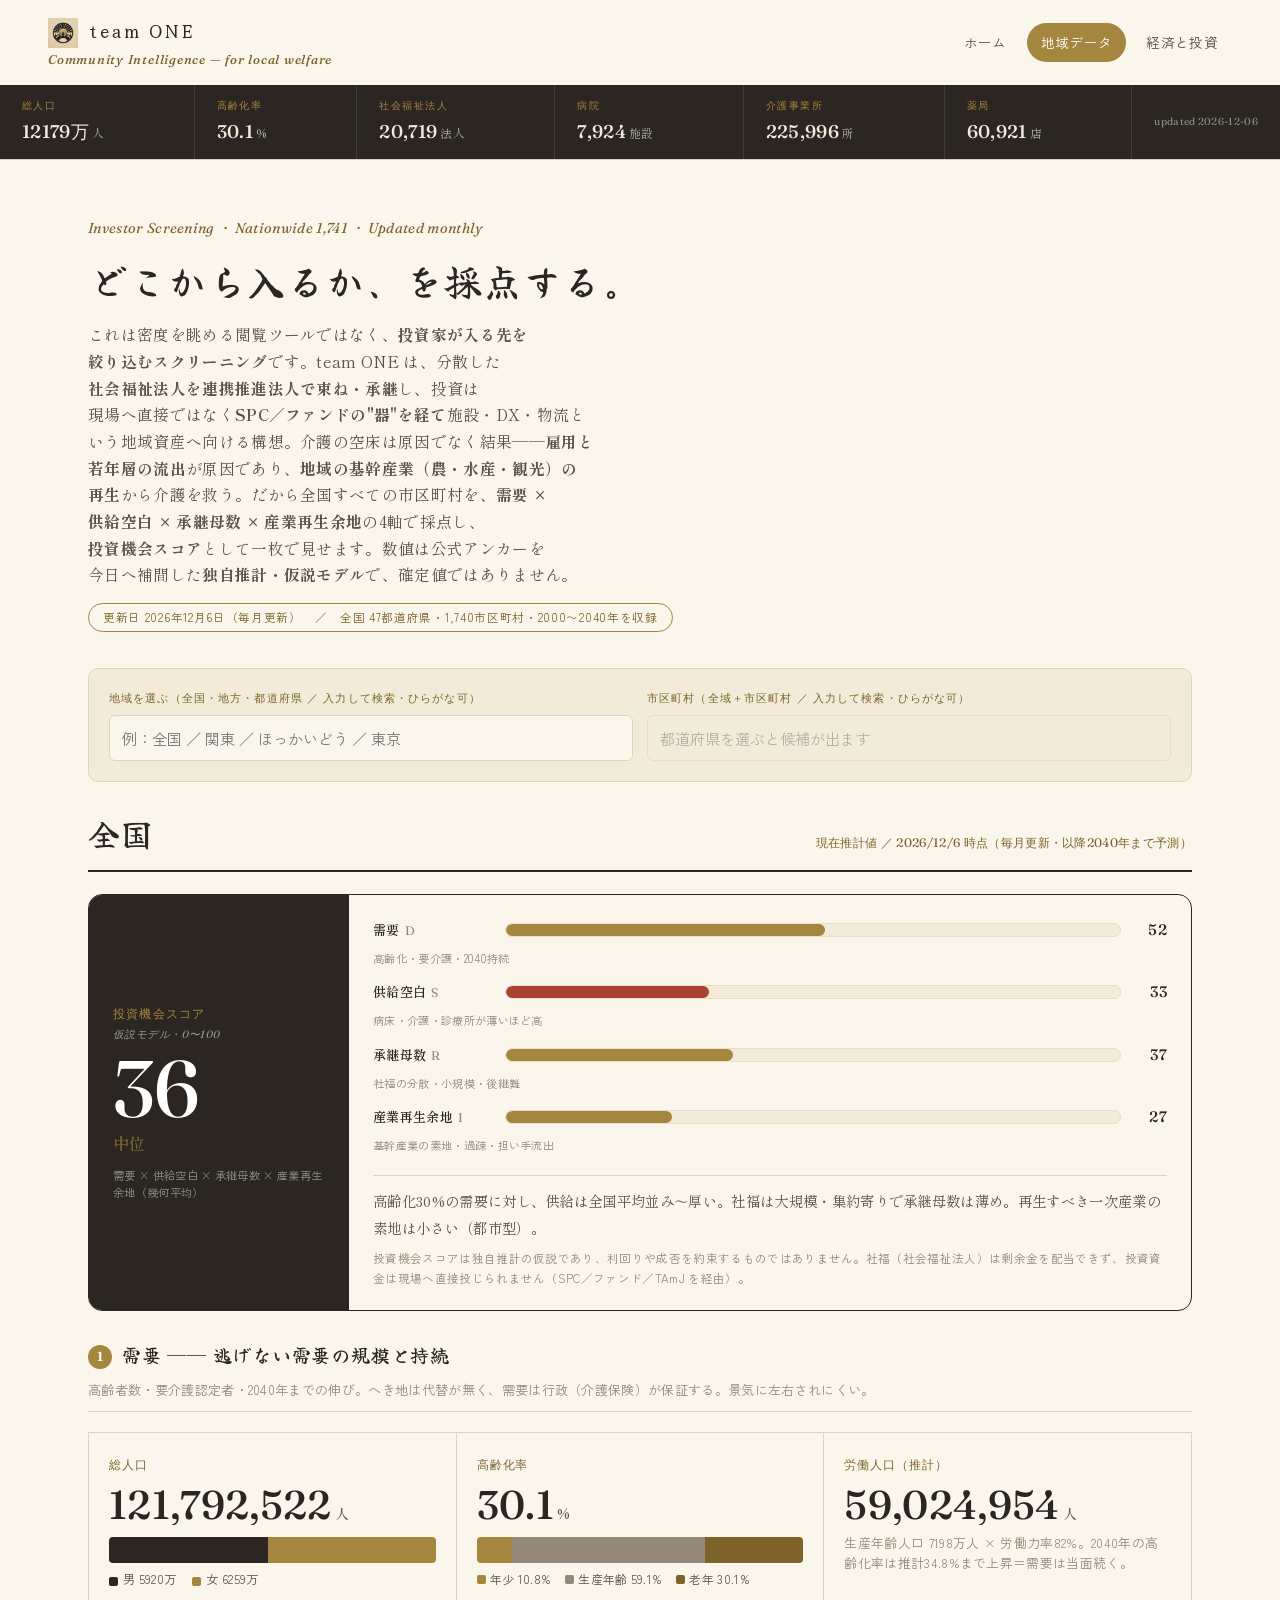
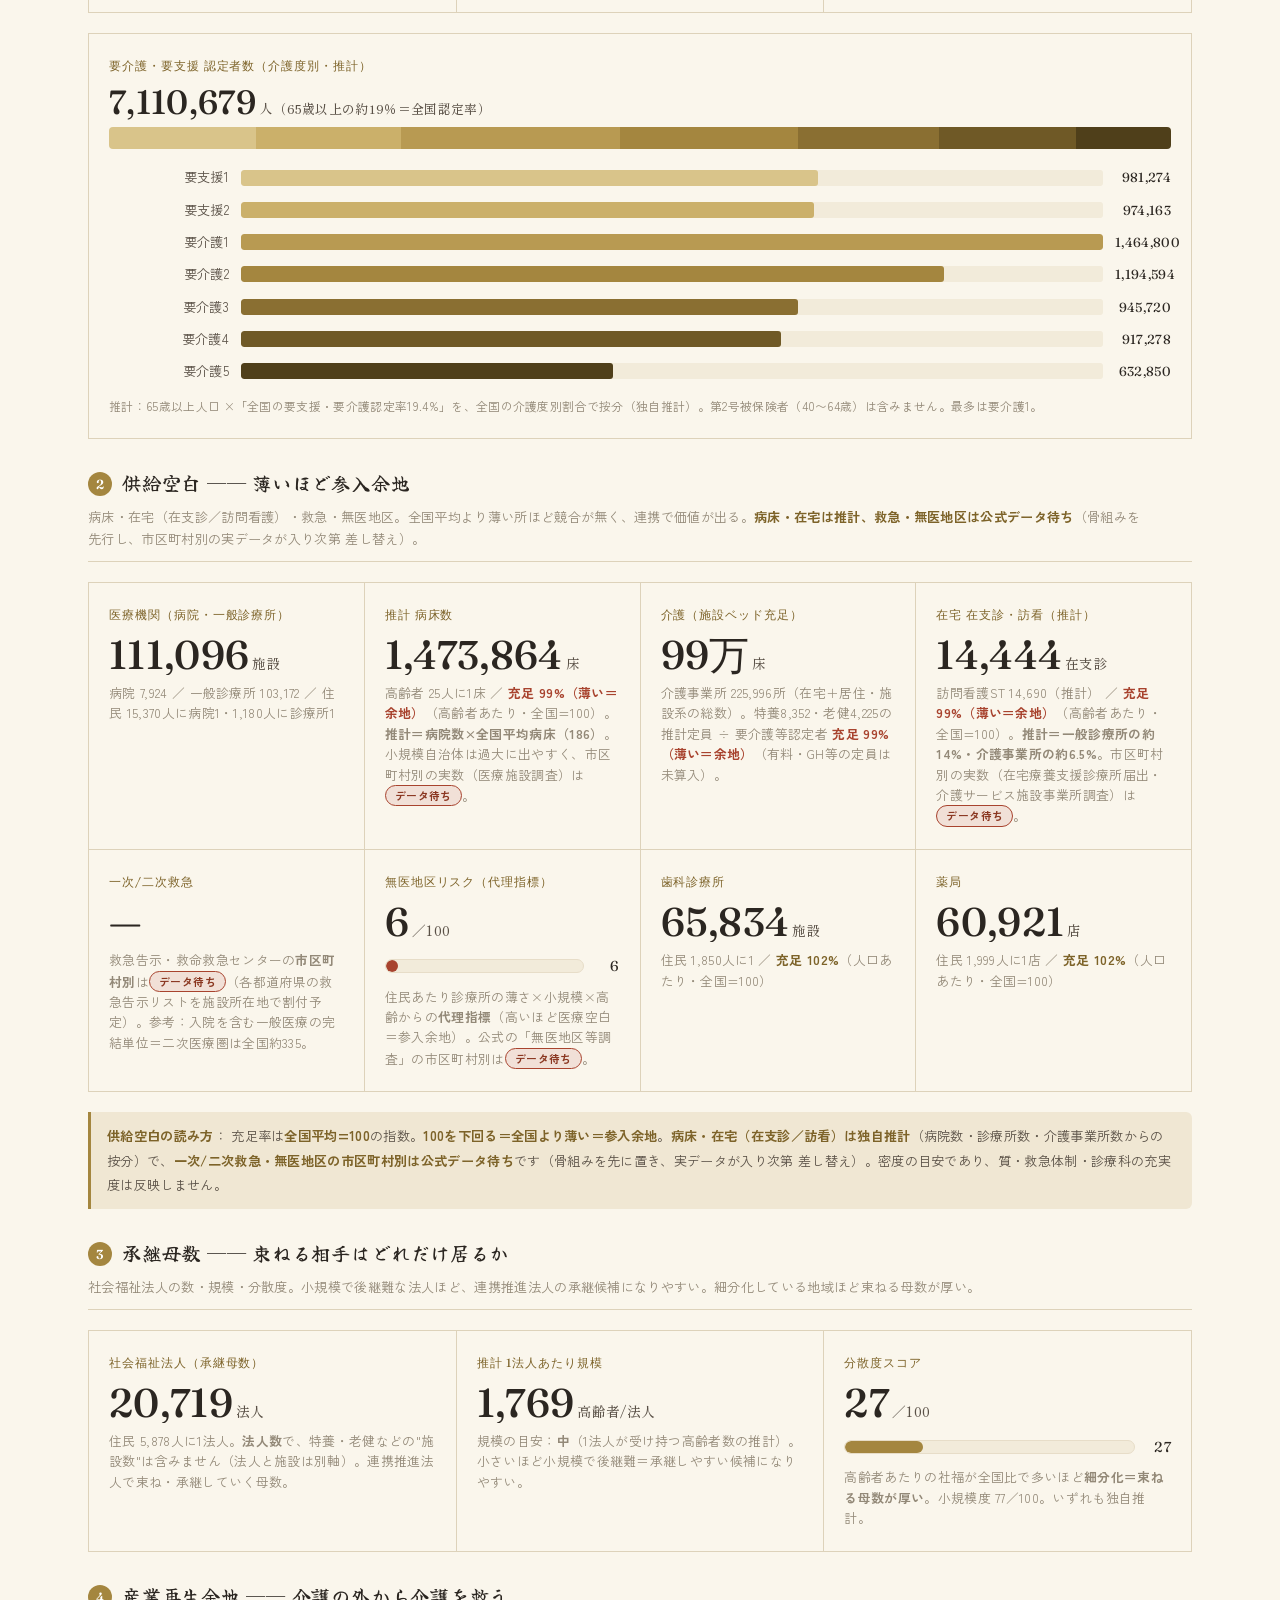
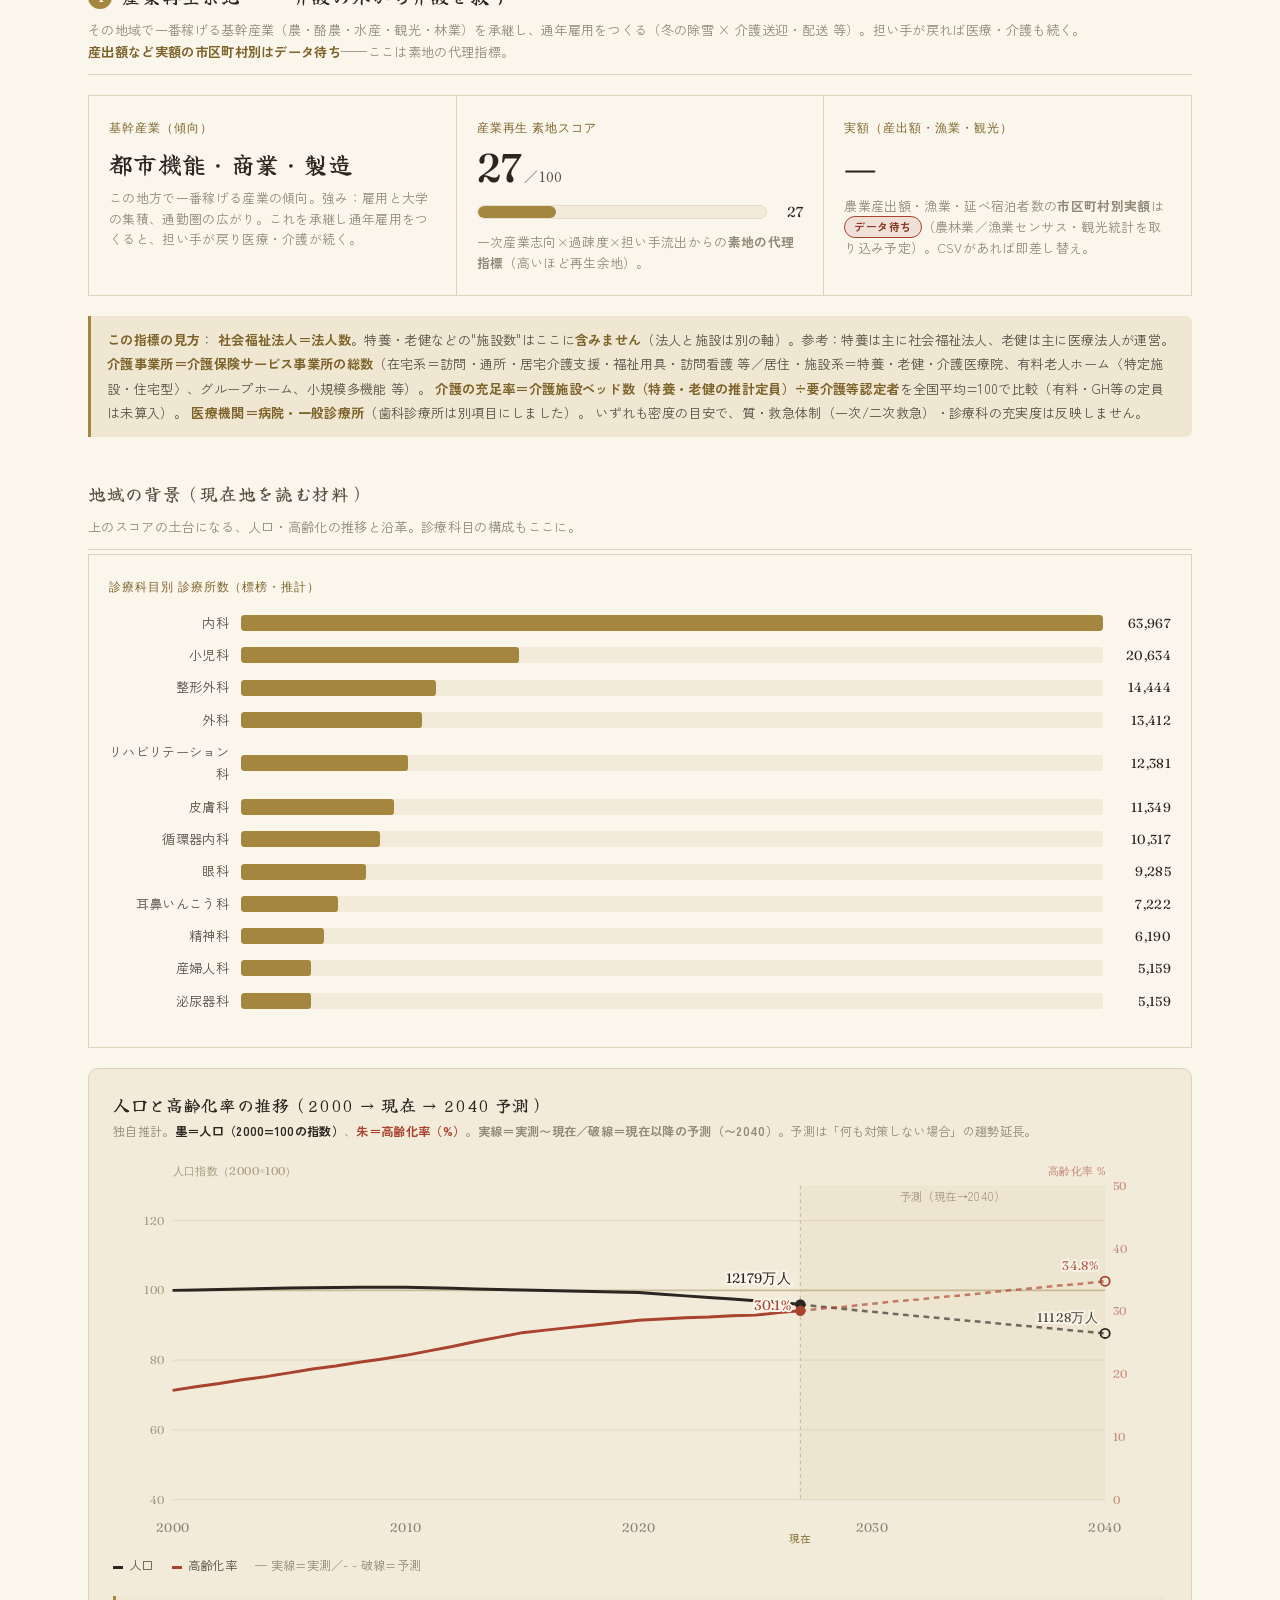
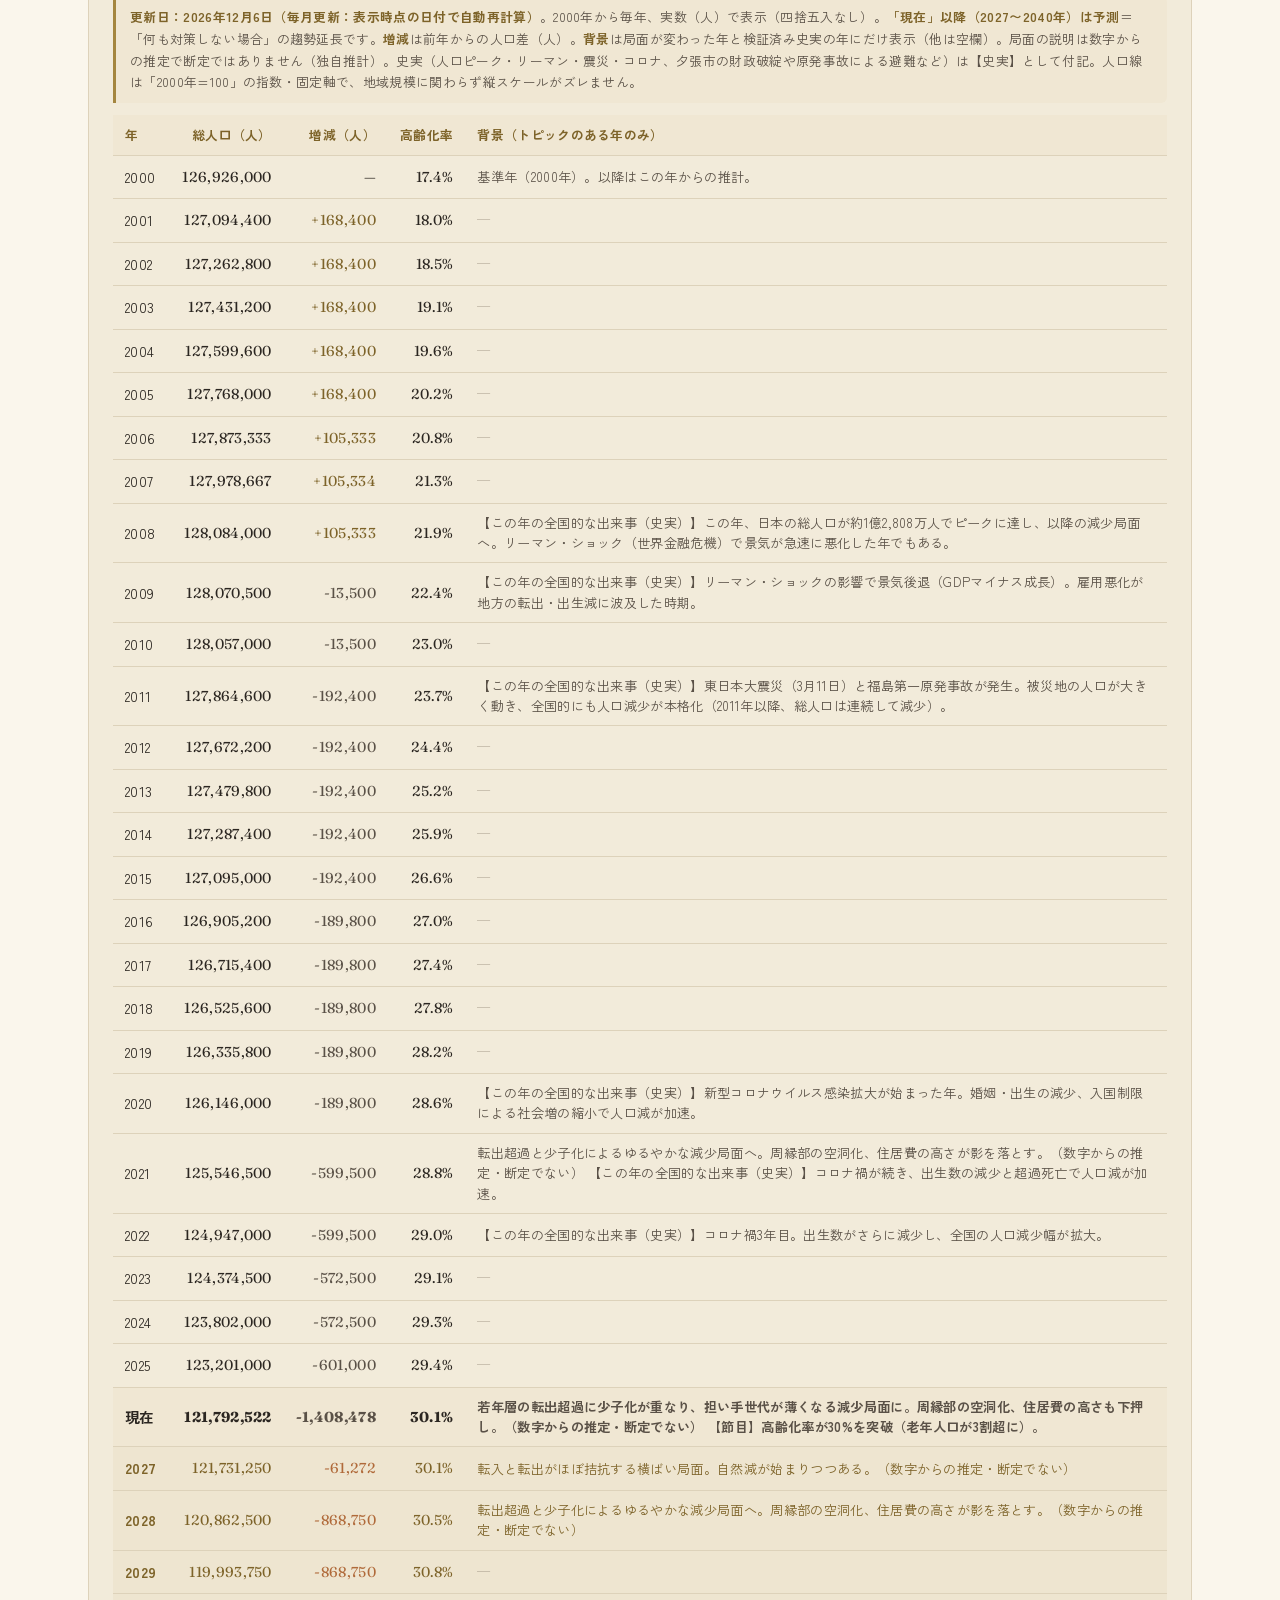
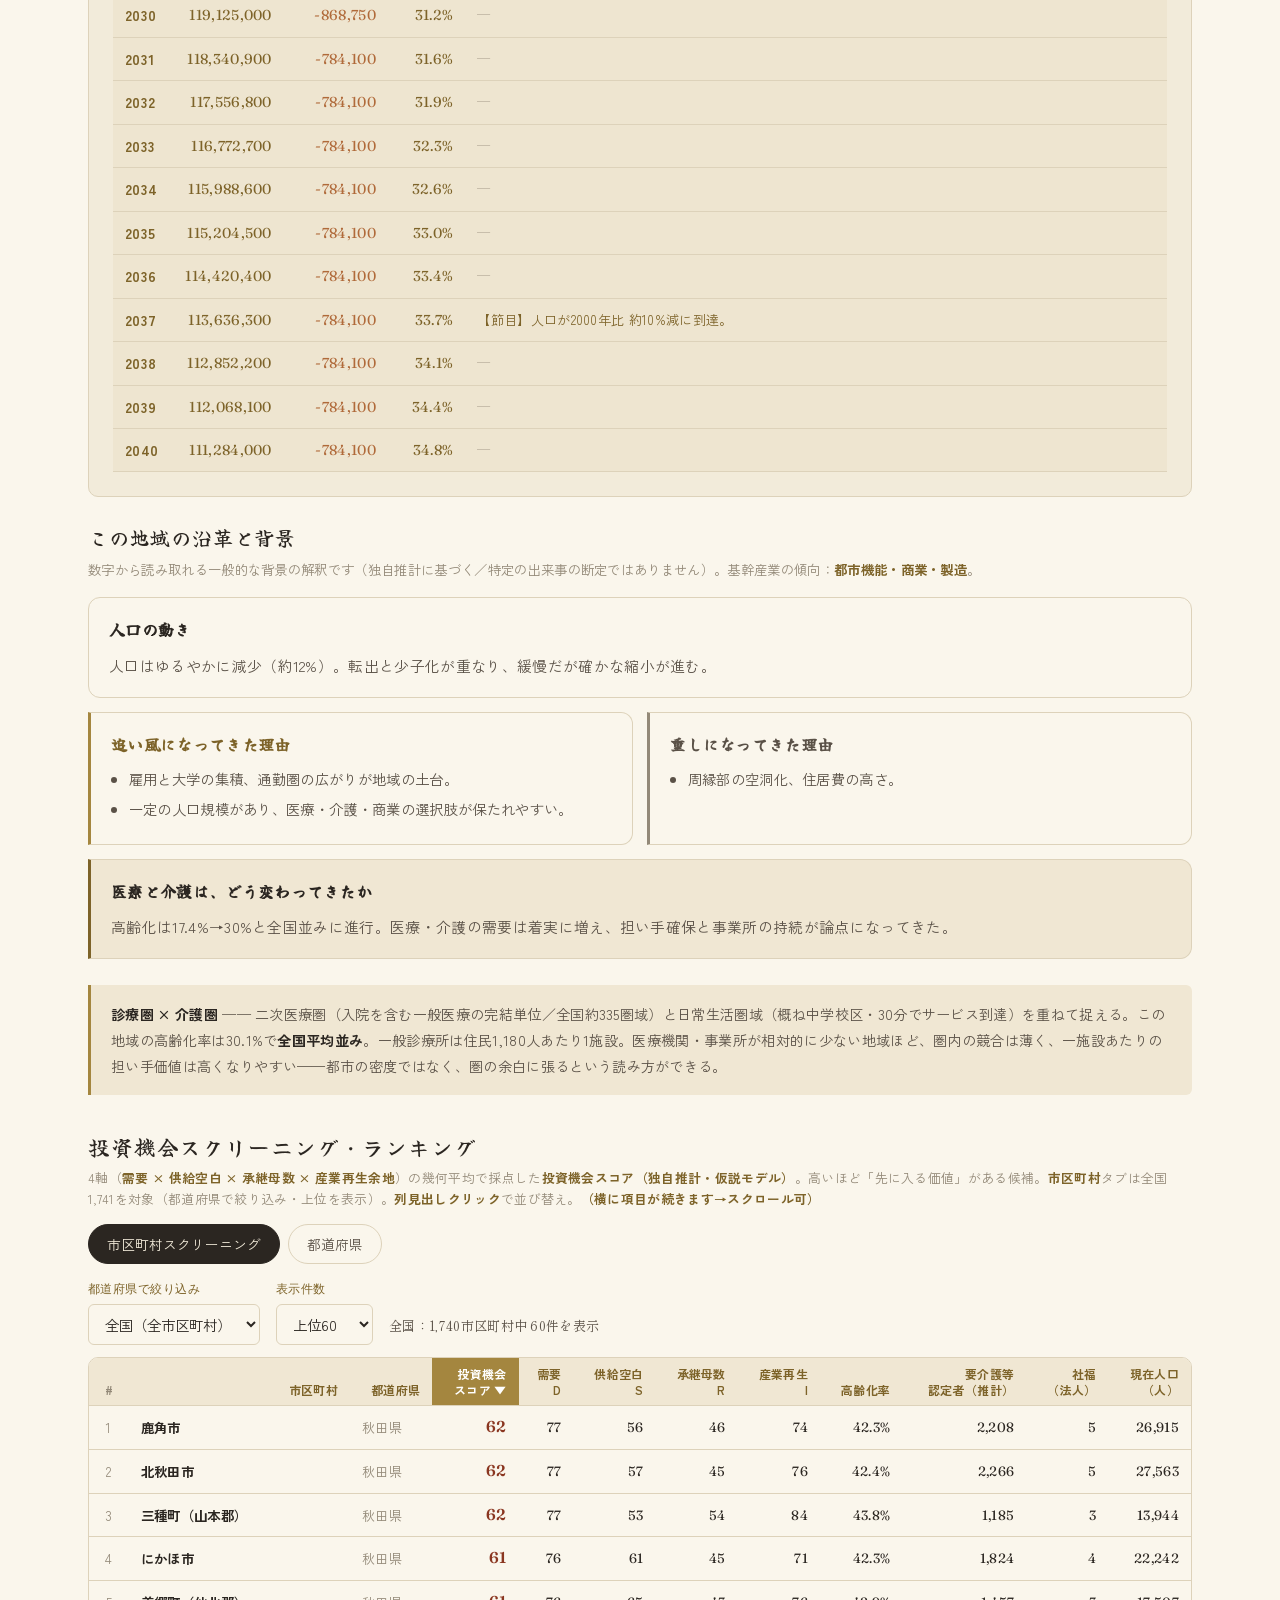
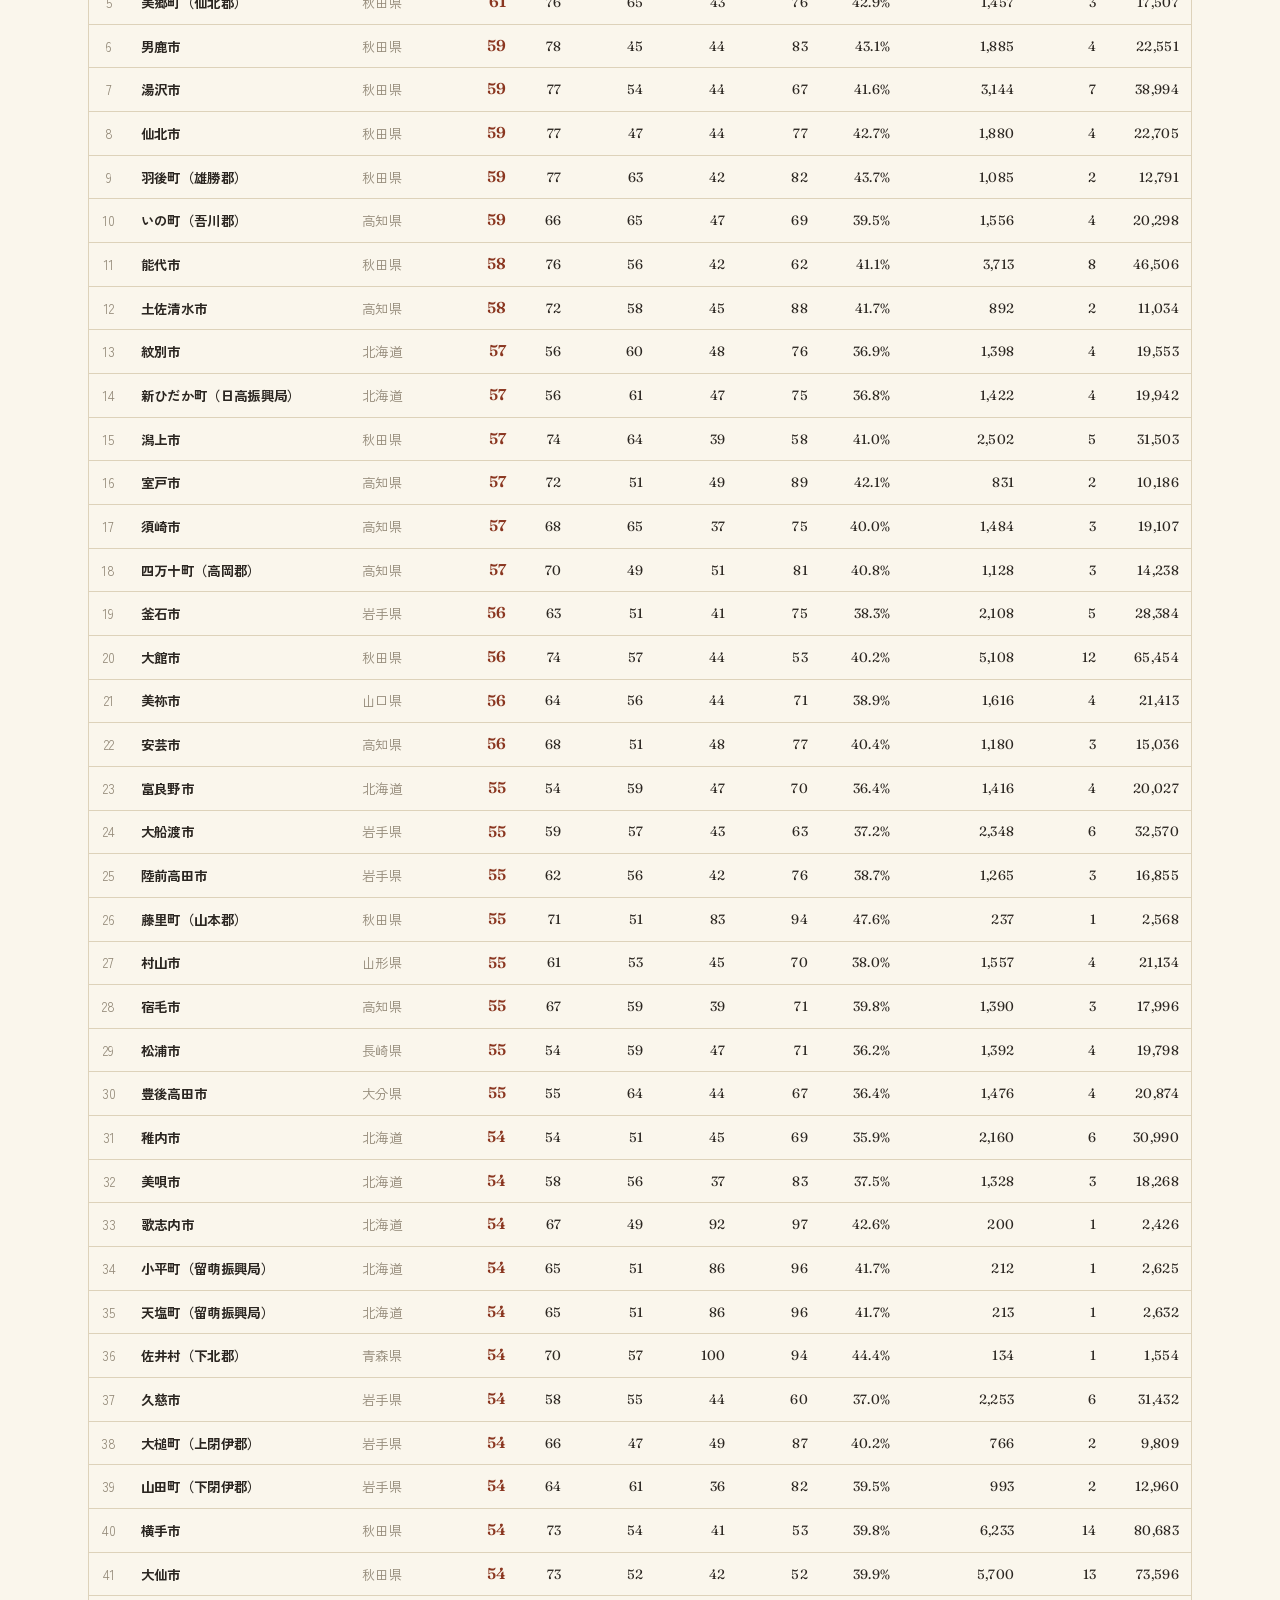
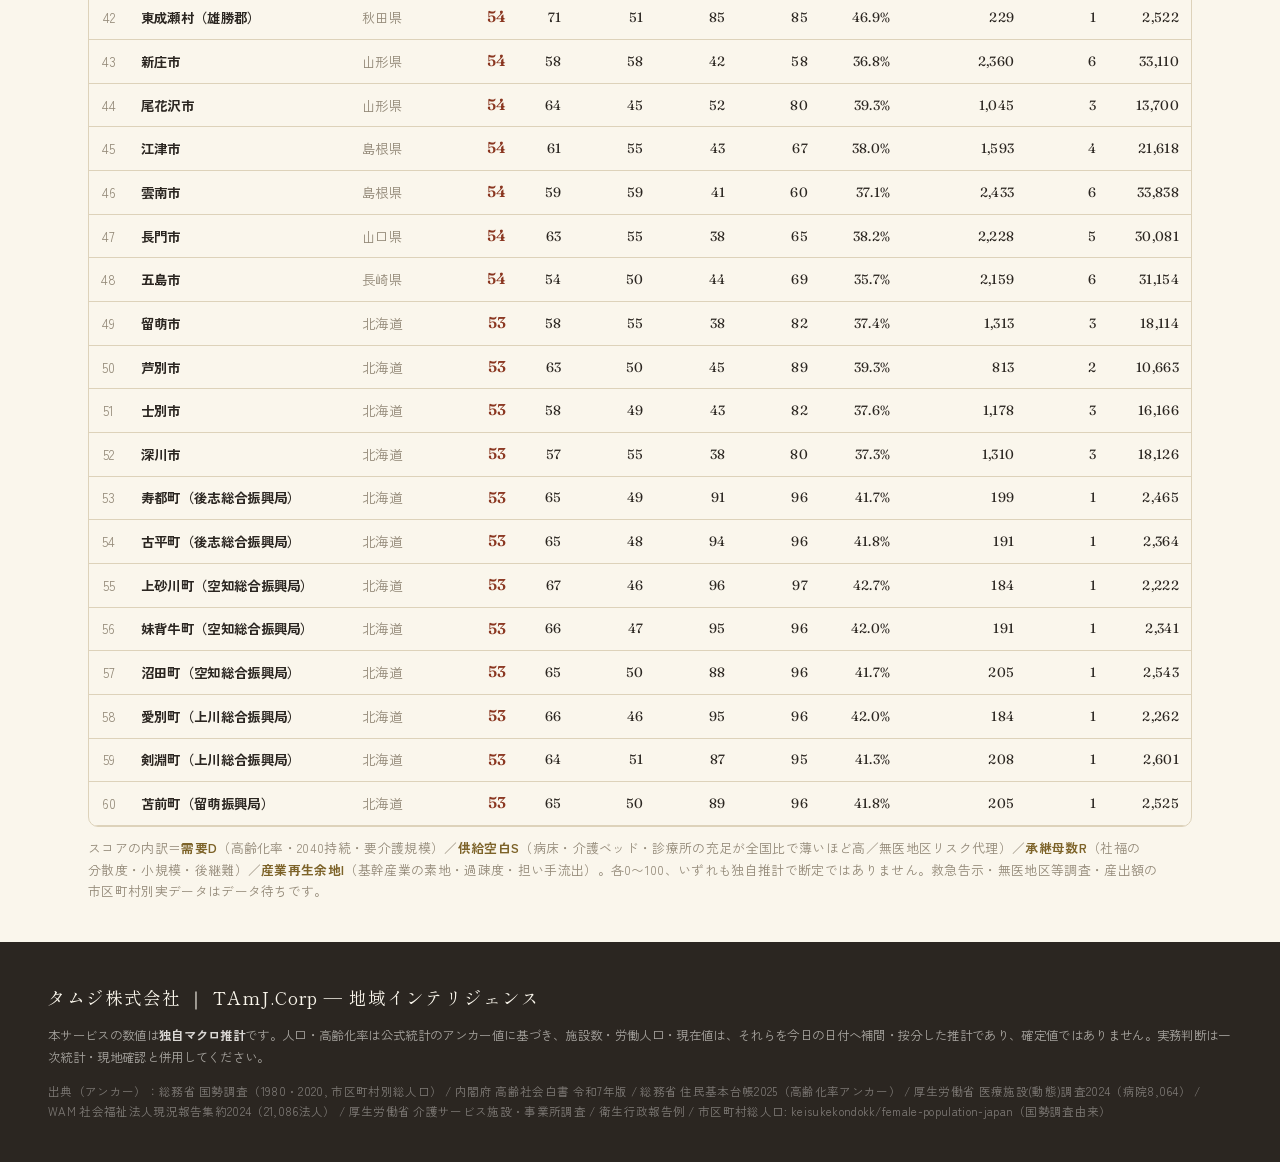
==== data.html @ ef9d649e "feat(data): data.htmlを投資家スクリーニングに作り替え／投資機会スコア(需要D×供給空白S×承継母数R×産業再生余地I・幾何平均)を新設／4軸セクションにカード再編／供給空白の推計" ====
<!DOCTYPE html>
<html lang="ja">
<head>
<meta charset="UTF-8">
<meta name="viewport" content="width=device-width, initial-scale=1.0">
<title>地域データ ｜ team ONE</title>
<meta name="description" content="全国の市区町村単位で、人口・年齢・労働人口・高齢化率・社会福祉法人数・介護事業所数・医療機関数（診療科目別）・薬局数を、公式統計アンカーから今日の日付へ日次補間した独自マクロ推計として表示。">
<link rel="preconnect" href="https://fonts.googleapis.com">
<link rel="preconnect" href="https://fonts.gstatic.com" crossorigin>
<link href="https://fonts.googleapis.com/css2?family=Fraunces:ital,opsz,wght@0,9..144,400;0,9..144,500;0,9..144,600;1,9..144,400&family=Zen+Kaku+Gothic+New:wght@400;500;700&family=Zen+Old+Mincho:wght@400;600;700&family=Yuji+Syuku&family=Shippori+Mincho:wght@500;600;700&display=swap" rel="stylesheet">
<link rel="stylesheet" href="css/app.css?v=17">
</head>
<body>

<header class="site">
  <div class="bar">
    <a class="brand" href="index.html" style="text-decoration:none;color:inherit"><img src="assets/img/logo.png?v=6" class="lg" alt="">team ONE<span class="en">Community Intelligence — for local welfare</span></a>
    <nav class="topnav">
      <a href="index.html">ホーム</a>
      <a href="data.html" class="on">地域データ</a>
      <a href="impact.html">経済と投資</a>
    </nav>
  </div>
  <div class="ticker"><div class="row" id="ticker"></div></div>
</header>

<div class="wrap">
  <section class="intro">
    <div class="eyebrow">Investor Screening ・ Nationwide 1,741 ・ Updated monthly</div>
    <h1>どこから入るか、を採点する。</h1>
    <p class="mincho">これは密度を眺める閲覧ツールではなく、<b>投資家が入る先を絞り込むスクリーニング</b>です。team ONE は、分散した<b>社会福祉法人を連携推進法人で束ね・承継</b>し、投資は現場へ直接ではなく<b>SPC／ファンドの"器"を経て</b>施設・DX・物流という地域資産へ向ける構想。介護の空床は原因でなく結果——<b>雇用と若年層の流出</b>が原因であり、<b>地域の基幹産業（農・水産・観光）の再生</b>から介護を救う。だから全国すべての市区町村を、<b>需要 × 供給空白 × 承継母数 × 産業再生余地</b>の4軸で採点し、<b>投資機会スコア</b>として一枚で見せます。数値は公式アンカーを今日へ補間した<b>独自推計・仮説モデル</b>で、確定値ではありません。</p>
    <span class="est-tag" id="esttag">推計基準日：—</span>
  </section>

  <div class="selector">
    <div class="fld cbox">
      <label>地域を選ぶ（全国・地方・都道府県 ／ 入力して検索・ひらがな可）</label>
      <input id="selPref" placeholder="例：全国 ／ 関東 ／ ほっかいどう ／ 東京" autocomplete="off" spellcheck="false">
      <div class="cbox-list" id="listPref" role="listbox"></div>
    </div>
    <div class="fld cbox">
      <label>市区町村（全域＋市区町村 ／ 入力して検索・ひらがな可）</label>
      <input id="selMuni" placeholder="都道府県を選ぶと候補が出ます" autocomplete="off" spellcheck="false" disabled>
      <div class="cbox-list" id="listMuni" role="listbox"></div>
    </div>
  </div>

  <div class="dash" id="dash">
    <div class="area-head">
      <h2 id="areaName">全国</h2>
      <span class="pref" id="areaPref"></span>
      <span class="asof" id="asof"></span>
    </div>

      <!-- ① 投資機会スコア -->
      <div class="scorepanel" id="scorePanel"></div>

      <!-- ② 需要（逃げない需要） -->
      <section class="axis" id="ax-demand">
        <div class="axis-head"><span class="axis-tag">1</span><h3>需要 ── 逃げない需要の規模と持続</h3>
          <p class="axis-cap">高齢者数・要介護認定者・2040年までの伸び。へき地は代替が無く、需要は行政（介護保険）が保証する。景気に左右されにくい。</p></div>
        <div class="cards" id="cards-demand"></div>
        <div class="card wide" style="border:1px solid var(--rule);margin:16px 0 0">
          <div class="lbl">要介護・要支援 認定者数（介護度別・推計）</div>
          <div id="carelvl"></div>
        </div>
      </section>

      <!-- ③ 供給空白（参入余地） -->
      <section class="axis" id="ax-supply">
        <div class="axis-head"><span class="axis-tag">2</span><h3>供給空白 ── 薄いほど参入余地</h3>
          <p class="axis-cap">病床・在宅（在支診／訪問看護）・救急・無医地区。全国平均より薄い所ほど競合が無く、連携で価値が出る。<b>病床・在宅は推計、救急・無医地区は公式データ待ち</b>（骨組みを先行し、市区町村別の実データが入り次第 差し替え）。</p></div>
        <div class="cards" id="cards-supply"></div>
        <div class="note2small" id="supplyNote"></div>
      </section>

      <!-- ④ 承継母数（ロールアップ） -->
      <section class="axis" id="ax-roll">
        <div class="axis-head"><span class="axis-tag">3</span><h3>承継母数 ── 束ねる相手はどれだけ居るか</h3>
          <p class="axis-cap">社会福祉法人の数・規模・分散度。小規模で後継難な法人ほど、連携推進法人の承継候補になりやすい。細分化している地域ほど束ねる母数が厚い。</p></div>
        <div class="cards" id="cards-roll"></div>
      </section>

      <!-- ⑤ 産業再生余地 -->
      <section class="axis" id="ax-industry">
        <div class="axis-head"><span class="axis-tag">4</span><h3>産業再生余地 ── 介護の外から介護を救う</h3>
          <p class="axis-cap">その地域で一番稼げる基幹産業（農・酪農・水産・観光・林業）を承継し、通年雇用をつくる（冬の除雪 × 介護送迎・配送 等）。担い手が戻れば医療・介護も続く。<b>産出額など実額の市区町村別はデータ待ち</b>——ここは素地の代理指標。</p></div>
        <div class="cards" id="cards-industry"></div>
      </section>

      <div class="note2small" id="indicatorNote"></div>

      <!-- 背景（現在地を読むための材料） -->
      <section class="axis bg" id="ax-bg">
        <div class="axis-head"><h3>地域の背景（現在地を読む材料）</h3>
          <p class="axis-cap">上のスコアの土台になる、人口・高齢化の推移と沿革。診療科目の構成もここに。</p></div>

        <div class="card wide" style="border:1px solid var(--rule);margin:0 0 20px">
          <div class="lbl">診療科目別 診療所数（標榜・推計）</div>
          <div class="barlist" id="kamoku"></div>
        </div>

        <div class="trend">
          <h3>人口と高齢化率の推移（2000 → 現在 → 2040 予測）</h3>
          <div class="cap" id="trendCap">独自推計。<span style="color:#2b2621;font-weight:600">墨＝人口（2000=100の指数）</span>、<span style="color:#a8432e;font-weight:600">朱＝高齢化率（%）</span>。<b>実線＝実測〜現在／破線＝現在以降の予測（〜2040）</b>。予測は「何も対策しない場合」の趨勢延長。</div>
          <div id="chart"></div>
          <div class="lg"><span><span class="dot" style="background:#2b2621"></span>人口</span><span><span class="dot" style="background:#a8432e"></span>高齢化率</span><span style="color:var(--ink-faint)">— 実線=実測／- - 破線=予測</span></div>
          <div id="dtable"></div>
        </div>

        <div class="history" id="history"></div>
        <div class="note" id="rings"></div>
      </section>
  </div>
</div>

<div class="wrap">
  <section class="ranking" id="ranking">
    <div class="rank-head">
      <h2>投資機会スクリーニング・ランキング</h2>
      <p class="cap">4軸（<b>需要 × 供給空白 × 承継母数 × 産業再生余地</b>）の幾何平均で採点した<b>投資機会スコア（独自推計・仮説モデル）</b>。高いほど「先に入る価値」がある候補。<b>市区町村</b>タブは全国1,741を対象（都道府県で絞り込み・上位を表示）。<b>列見出しクリック</b>で並び替え。<span style="color:var(--gold-deep);font-weight:600">（横に項目が続きます→スクロール可）</span></p>
    </div>

    <div class="rank-tabs">
      <button class="rtab on" data-tab="muni">市区町村スクリーニング</button>
      <button class="rtab" data-tab="pref">都道府県</button>
    </div>

    <div id="tab-muni">
      <div class="rank-ctl">
        <label>都道府県で絞り込み
          <select id="rankPref"><option value="">全国（全市区町村）</option></select>
        </label>
        <label>表示件数
          <select id="rankTop">
            <option value="60">上位60</option>
            <option value="120">上位120</option>
            <option value="300">上位300</option>
            <option value="0">全件</option>
          </select>
        </label>
        <span class="rank-count" id="rankCount"></span>
      </div>
      <div class="rank-wrap"><table class="rtbl" id="mtbl"></table></div>
      <p class="cap" style="margin-top:10px">スコアの内訳＝<b>需要D</b>（高齢化率・2040持続・要介護規模）／<b>供給空白S</b>（病床・介護ベッド・診療所の充足が全国比で薄いほど高／無医地区リスク代理）／<b>承継母数R</b>（社福の分散度・小規模・後継難）／<b>産業再生余地I</b>（基幹産業の素地・過疎度・担い手流出）。各0〜100、いずれも独自推計で断定ではありません。救急告示・無医地区等調査・産出額の市区町村別実データはデータ待ちです。</p>
    </div>

    <div id="tab-pref" hidden>
      <p class="cap" style="margin-bottom:12px">人口・高齢化率・労働力は<b>独自推計</b>（今日時点）。<b>投資機会スコア</b>は上記4軸の幾何平均（仮説モデル）。<b>県内総生産＝内閣府「県民経済計算」2019年度・名目（兆円）</b>。<b>外国人労働者数＝厚労省「外国人雇用状況の届出状況」令和5年(2023)10月末（人）</b>。1行目は<b>全国合計</b>。人口増減率は長期トレンド推計で水準は都市部でやや大きめ。<b>列見出しクリック</b>で並び替え。</p>
      <div class="rank-wrap"><table class="rtbl" id="rtbl"></table></div>
    </div>
  </section>
</div>

<footer class="site">
  <div class="brand"><a href="https://tamjump.com/" target="_blank" rel="noopener" style="color:inherit;text-decoration:none">タムジ株式会社 ｜ TAmJ.Corp — 地域インテリジェンス</a></div>
  <div>本サービスの数値は<b style="color:rgba(250,248,244,.85)">独自マクロ推計</b>です。人口・高齢化率は公式統計のアンカー値に基づき、施設数・労働人口・現在値は、それらを今日の日付へ補間・按分した推計であり、確定値ではありません。実務判断は一次統計・現地確認と併用してください。</div>
  <div class="src" id="sources"></div>
</footer>

<script src="js/engine.js?v=20"></script>
<script>
(function(){
  'use strict';
  var DATA=null, META=null, cur=null;

  // ── データ読み込み ──
  fetch('data/regions.json?v=9').then(function(r){return r.json();}).then(function(d){
    DATA=d; META=d.meta;
    var cov=META.coverage||{}; 
    var _u=new Date();document.getElementById('esttag').textContent='更新日 '+_u.getFullYear()+'年'+(_u.getMonth()+1)+'月'+_u.getDate()+'日（毎月更新）　／　全国 '+(cov.prefectures||47)+'都道府県・'+MacroEngine.fmt(cov.municipalities||0)+'市区町村・2000〜2040年を収録';
    document.getElementById('sources').textContent='出典（アンカー）：'+ (META.sources||[]).join(' / ');
    initSelectors(); renderTicker(); renderNational(); renderRanking(); initRankControls();
    window.addEventListener('resize', fitBig);
    if(document.fonts && document.fonts.ready){ document.fonts.ready.then(fitBig); }
  }).catch(function(e){
    document.getElementById('esttag').textContent='データ読込エラー';
  });

  // ── セレクタ（カスタム・コンボボックス：かな検索／あいうえお順／地方ブロック／全域） ──
  var BLOCKS = {
    east: ['北海道','東北','関東','中部'],
    west: ['近畿','中国','四国','九州'],
  };
  var curPref = null;   // 選択中の都道府県オブジェクト（市区町村候補の元）

  var kataToHira = function(s){ return (s||'').replace(/[\u30a1-\u30f6]/g, function(c){ return String.fromCharCode(c.charCodeAt(0)-0x60); }); };
  var norm = function(s){ return kataToHira(String(s||'').toLowerCase()).trim(); };
  var gojuon = function(a,b){ return String(a.yomi||a.label).localeCompare(String(b.yomi||b.label),'ja'); };

  function prefItems(){
    // まとめ（全国・東西・地方）
    var specials = [
      {label:'全国', yomi:'ぜんこく', type:'all'},
      {label:'東日本（北海道・東北・関東・中部）', yomi:'ひがしにほん', type:'block', key:'east'},
      {label:'西日本（近畿・中国・四国・九州）', yomi:'にしにほん', type:'block', key:'west'},
    ];
    var regions = [
      ['北海道','ほっかいどう'],['東北','とうほく'],['関東','かんとう'],['中部','ちゅうぶ'],
      ['近畿','きんき'],['中国','ちゅうごく'],['四国','しこく'],['九州','きゅうしゅう']
    ].map(function(r){ return {label:r[0]+'地方', yomi:r[1], type:'region', key:r[0], alias:(r[0]==='近畿'?'かんさい':'')}; });
    var prefs = DATA.prefectures.map(function(p){ return {label:p.name, yomi:p.yomi||p.name, type:'pref', ref:p}; })
                 .sort(gojuon);
    return specials.concat(regions).concat(prefs);
  }
  function muniItems(){
    if(!curPref) return [];
    var all = {label:'全域（'+curPref.name+'全体）', yomi:'ぜんいき', type:'zeniki'};
    var ms = DATA.municipalities.filter(function(m){return m.pref===curPref.name;})
             .map(function(m){ return {label:(m.disp||m.name), yomi:m.yomi||m.name, sub:m.name, type:'muni', ref:m}; })
             .sort(gojuon);
    return [all].concat(ms);
  }
  function matches(it, q){
    if(!q) return true;
    return norm(it.label).indexOf(q)>=0 || norm(it.yomi).indexOf(q)>=0 || (it.alias && norm(it.alias).indexOf(q)>=0) || (it.sub && norm(it.sub).indexOf(q)>=0);
  }

  function bindCombo(inputId, listId, getItems, onPick){
    var inp=document.getElementById(inputId), list=document.getElementById(listId);
    function render(){
      var q=norm(inp.value);
      var items=getItems().filter(function(it){return matches(it,q);}).slice(0,400);
      list.innerHTML='';
      if(!items.length){ list.classList.remove('open'); return; }
      items.forEach(function(it){
        var row=document.createElement('div'); row.className='cbox-item'+(it.type==='zeniki'||it.type==='all'?' key':'');
        row.textContent=it.label;
        row.addEventListener('mousedown',function(ev){ ev.preventDefault(); inp.value=it.label; list.classList.remove('open'); onPick(it); });
        list.appendChild(row);
      });
      list.classList.add('open');
    }
    inp.addEventListener('focus', render);
    inp.addEventListener('input', render);
    inp.addEventListener('blur', function(){ setTimeout(function(){ list.classList.remove('open'); }, 150); });
    inp.addEventListener('keydown', function(e){
      if(e.key==='Enter'){ var first=list.querySelector('.cbox-item'); if(first){ e.preventDefault(); first.dispatchEvent(new MouseEvent('mousedown')); } }
      if(e.key==='Escape'){ list.classList.remove('open'); }
    });
    return { render:render };
  }

  function initSelectors(){
    var selM=document.getElementById('selMuni');
    bindCombo('selPref','listPref', prefItems, function(it){
      var region, name;
      if(it.type==='pref'){ curPref=it.ref; region=it.ref; name=it.ref.name; selM.disabled=false; selM.value=''; }
      else {
        curPref=null; selM.disabled=true; selM.value='';
        if(it.type==='all'){ region=MacroEngine.aggregate(DATA.prefectures,'全国','関東'); region.popSeries=MacroEngine.NATIONAL_POP; name='全国'; }
        else if(it.type==='block'){ var set=BLOCKS[it.key]; region=MacroEngine.aggregate(DATA.prefectures.filter(function(p){return set.indexOf(p.region)>=0;}), it.label.split('（')[0], '関東'); name=it.label.split('（')[0]; }
        else if(it.type==='region'){ region=MacroEngine.aggregate(DATA.prefectures.filter(function(p){return p.region===it.key;}), it.key+'地方', it.key); name=it.key+'地方'; }
      }
      if(region) renderArea(region, '', name);
    });
    bindCombo('selMuni','listMuni', muniItems, function(it){
      if(!curPref) return;
      if(it.type==='zeniki'){ renderArea(curPref, '', curPref.name); return; }
      renderArea(it.ref, curPref.name, (it.ref.disp||it.ref.name));
    });
  }

  // ── ティッカー（全国 現在推計） ──
  function renderTicker(){
    var natl={name:'全国',region:'全国',pop2020:META.national.pop2020,aging:META.national.aging2025,youth:META.national.youth2025,growth:-0.5,
      facilities:{shafuku:META.national.shafuku,hospital:META.national.hospital,clinic:META.national.clinic,dental:META.national.dental,pharmacy:META.national.pharmacy,kaigo:META.national.kaigo,tokuyo:META.national.tokuyo,roken:META.national.roken}};
    natl.popSeries=MacroEngine.NATIONAL_POP;
    var e=MacroEngine.estimateToday(natl,META);
    var items=[
      ['総人口', MacroEngine.fmtMan(e.pop),'人'],
      ['高齢化率', e.aging.toFixed(1),'%'],
      ['社会福祉法人', MacroEngine.fmt(e.facilities.shafuku),'法人'],
      ['病院', MacroEngine.fmt(e.facilities.hospital),'施設'],
      ['介護事業所', MacroEngine.fmt(e.facilities.kaigo),'所'],
      ['薬局', MacroEngine.fmt(e.facilities.pharmacy),'店'],
    ];
    var row=document.getElementById('ticker'); row.innerHTML='';
    items.forEach(function(it){ var d=document.createElement('div'); d.className='t';
      d.innerHTML='<div class="k">'+it[0]+'</div><div class="v">'+it[1]+'<small>'+it[2]+'</small></div>'; row.appendChild(d); });
    var upd=document.createElement('div'); upd.className='upd'; upd.textContent='updated '+new Date().toISOString().slice(0,10); row.appendChild(upd);
  }

  function renderNational(){
    var natl={name:'全国',region:'全国',pop2020:META.national.pop2020,aging:META.national.aging2025,youth:META.national.youth2025,growth:-0.5,
      facilities:{shafuku:META.national.shafuku,hospital:META.national.hospital,clinic:META.national.clinic,dental:META.national.dental,pharmacy:META.national.pharmacy,kaigo:META.national.kaigo,tokuyo:META.national.tokuyo,roken:META.national.roken}};
    natl.popSeries=MacroEngine.NATIONAL_POP;
    renderArea(natl,'','全国');
  }

  // ── 都道府県ランキング ──
  // 県内総生産（兆円）：内閣府「県民経済計算」2019年度・名目
  var PREF_GDP={'北海道':20.46,'青森県':4.53,'岩手県':4.85,'宮城県':9.83,'秋田県':3.62,'山形県':4.34,'福島県':7.99,'茨城県':14.09,'栃木県':9.26,'群馬県':9.31,'埼玉県':23.64,'千葉県':21.28,'東京都':115.68,'神奈川県':35.21,'新潟県':9.19,'富山県':4.91,'石川県':4.78,'福井県':3.69,'山梨県':3.57,'長野県':8.45,'岐阜県':7.94,'静岡県':17.87,'愛知県':40.91,'三重県':8.09,'滋賀県':6.92,'京都府':10.77,'大阪府':41.19,'兵庫県':22.20,'奈良県':3.93,'和歌山県':3.74,'鳥取県':1.89,'島根県':2.69,'岡山県':7.84,'広島県':11.97,'山口県':6.35,'徳島県':3.22,'香川県':4.01,'愛媛県':5.15,'高知県':2.46,'福岡県':19.94,'佐賀県':3.22,'長崎県':4.79,'熊本県':6.36,'大分県':4.53,'宮崎県':3.70,'鹿児島県':5.77,'沖縄県':4.63};
  // 外国人労働者数（人）：厚労省「外国人雇用状況の届出状況」令和5年(2023)10月末・別表2
  var PREF_FW={'北海道':35439,'青森県':5584,'岩手県':7082,'宮城県':16586,'秋田県':3161,'山形県':5743,'福島県':11987,'茨城県':54875,'栃木県':32728,'群馬県':50324,'埼玉県':103515,'千葉県':78854,'東京都':542992,'神奈川県':119466,'新潟県':12462,'富山県':13427,'石川県':13068,'福井県':11101,'山梨県':11227,'長野県':24893,'岐阜県':40028,'静岡県':74859,'愛知県':210159,'三重県':33753,'滋賀県':24791,'京都府':28506,'大阪府':146384,'兵庫県':57375,'奈良県':8447,'和歌山県':4682,'鳥取県':3526,'島根県':4978,'岡山県':24052,'広島県':44093,'山口県':10931,'徳島県':5656,'香川県':12302,'愛媛県':12476,'高知県':4510,'福岡県':64990,'佐賀県':7350,'長崎県':8663,'熊本県':18226,'大分県':9982,'宮崎県':7021,'鹿児島県':12015,'沖縄県':14406};
  var RANK_ROWS=null, NATL_ROW=null, rankSort={key:'score',dir:-1};
  function mkRow(name,e,pop2000,gdp,fw,region){
    var chg=pop2000>0?(e.pop-pop2000)/pop2000*100:0;
    var iv=region?MacroEngine.investScore(region,e,META):null;
    return { name:name, pop:e.pop, chg:chg, aging:e.aging, working:e.working, labor:e.labor, gdp:gdp, fw:fw, fwr:e.labor>0?fw/e.labor*100:0,
             score:iv?iv.total:0, D:iv?iv.D:0, S:iv?iv.S:0, R:iv?iv.R:0, I:iv?iv.I:0 };
  }
  function buildRankRows(){
    // 全国合計行
    var natl=MacroEngine.aggregate(DATA.prefectures,'全国','関東'); natl.popSeries=MacroEngine.NATIONAL_POP;
    var ne=MacroEngine.estimateToday(natl,META);
    var gSum=0,fSum=0; DATA.prefectures.forEach(function(p){ gSum+=PREF_GDP[p.name]||0; fSum+=PREF_FW[p.name]||0; });
    NATL_ROW=mkRow('全国',ne,MacroEngine.regionPop(natl,2000),+gSum.toFixed(2),fSum,natl);
    return DATA.prefectures.map(function(p){
      var e=MacroEngine.estimateToday(p,META);
      return mkRow(p.name,e,MacroEngine.regionPop(p,2000),PREF_GDP[p.name]||0,PREF_FW[p.name]||0,p);
    });
  }
  function renderRanking(){
    if(!RANK_ROWS) RANK_ROWS=buildRankRows();
    var scoreCell=function(v){return '<b class="scv">'+v+'</b>';};
    var cols=[
      {key:'name',  label:'都道府県', num:false},
      {key:'score', label:'投資機会<br>スコア', num:true, fmt:scoreCell},
      {key:'D',     label:'需要<br>D', num:true, fmt:function(v){return v;}},
      {key:'S',     label:'供給空白<br>S', num:true, fmt:function(v){return v;}},
      {key:'R',     label:'承継母数<br>R', num:true, fmt:function(v){return v;}},
      {key:'I',     label:'産業再生<br>I', num:true, fmt:function(v){return v;}},
      {key:'pop',   label:'現在人口（人）', num:true, fmt:function(v){return MacroEngine.fmt(v);}},
      {key:'chg',   label:'人口増減率<br>2000→現在', num:true, fmt:function(v){return (v>0?'+':'')+v.toFixed(1)+'%';}, cls:function(v){return v<0?'neg':'pos';}},
      {key:'aging', label:'高齢化率', num:true, fmt:function(v){return v.toFixed(1)+'%';}},
      {key:'working',label:'生産年齢率', num:true, fmt:function(v){return v.toFixed(1)+'%';}},
      {key:'labor', label:'労働人口（推計）', num:true, fmt:function(v){return MacroEngine.fmt(v);}},
      {key:'gdp',   label:'県内総生産<br>（兆円・2019）', num:true, fmt:function(v){return v.toFixed(2);}},
      {key:'fw',    label:'外国人労働者<br>（人・2023）', num:true, fmt:function(v){return MacroEngine.fmt(v);}},
      {key:'fwr',   label:'外国人比率<br>（労働人口比）', num:true, fmt:function(v){return v.toFixed(1)+'%';}}
    ];
    var rows=RANK_ROWS.slice().sort(function(a,b){
      var k=rankSort.key; if(k==='name') return a.name.localeCompare(b.name,'ja')*rankSort.dir;
      return (a[k]-b[k])*rankSort.dir;
    });
    var h='<thead><tr><th class="rk">#</th>';
    cols.forEach(function(c){ var on=(c.key===rankSort.key); h+='<th class="'+(c.num?'num ':'')+'sortable'+(on?' on':'')+'" data-k="'+c.key+'">'+c.label+(on?(rankSort.dir<0?' ▼':' ▲'):'')+'</th>'; });
    h+='</tr></thead><tbody>';
    // 全国合計（固定・先頭）
    h+='<tr class="natl"><td class="rk">全</td><td class="pf">全国 合計</td>';
    cols.slice(1).forEach(function(c){ var v=NATL_ROW[c.key]; var cls=c.cls?c.cls(v):''; h+='<td class="num '+cls+'">'+c.fmt(v)+'</td>'; });
    h+='</tr>';
    rows.forEach(function(r,i){
      h+='<tr><td class="rk">'+(i+1)+'</td><td class="pf">'+r.name+'</td>';
      cols.slice(1).forEach(function(c){ var v=r[c.key]; var cls=c.cls?c.cls(v):''; h+='<td class="num '+cls+'">'+c.fmt(v)+'</td>'; });
      h+='</tr>';
    });
    h+='</tbody>';
    var t=document.getElementById('rtbl'); t.innerHTML=h;
    t.querySelectorAll('th.sortable').forEach(function(th){ th.addEventListener('click',function(){
      var k=th.getAttribute('data-k');
      if(rankSort.key===k) rankSort.dir*=-1; else { rankSort.key=k; rankSort.dir=(k==='name')?1:-1; }
      renderRanking();
    });});
  }

  // ── 市区町村スクリーニング・ランキング ──
  var MUNI_ROWS=null, muniSort={key:'score',dir:-1};
  function buildMuniRows(){
    return DATA.municipalities.map(function(m){
      var e=MacroEngine.estimateToday(m,META);
      var iv=MacroEngine.investScore(m,e,META);
      return { name:(m.disp||m.name), pref:m.pref, score:iv.total, D:iv.D, S:iv.S, R:iv.R, I:iv.I,
               pop:e.pop, aging:e.aging, care:e.care.total, sha:e.facilities.shafuku };
    });
  }
  function renderMuniRank(){
    if(!MUNI_ROWS) MUNI_ROWS=buildMuniRows();
    var prefSel=document.getElementById('rankPref').value;
    var topN=parseInt(document.getElementById('rankTop').value,10);
    var cols=[
      {key:'name', label:'市区町村', num:false},
      {key:'pref', label:'都道府県', num:false},
      {key:'score',label:'投資機会<br>スコア', num:true, fmt:function(v){return '<b class="scv">'+v+'</b>';}},
      {key:'D',    label:'需要<br>D', num:true, fmt:function(v){return v;}},
      {key:'S',    label:'供給空白<br>S', num:true, fmt:function(v){return v;}},
      {key:'R',    label:'承継母数<br>R', num:true, fmt:function(v){return v;}},
      {key:'I',    label:'産業再生<br>I', num:true, fmt:function(v){return v;}},
      {key:'aging',label:'高齢化率', num:true, fmt:function(v){return v.toFixed(1)+'%';}},
      {key:'care', label:'要介護等<br>認定者（推計）', num:true, fmt:function(v){return MacroEngine.fmt(v);}},
      {key:'sha',  label:'社福<br>（法人）', num:true, fmt:function(v){return MacroEngine.fmt(v);}},
      {key:'pop',  label:'現在人口<br>（人）', num:true, fmt:function(v){return MacroEngine.fmt(v);}}
    ];
    var rows=MUNI_ROWS.filter(function(r){return !prefSel || r.pref===prefSel;});
    var total=rows.length;
    rows=rows.slice().sort(function(a,b){
      var k=muniSort.key;
      if(k==='name'||k==='pref') return String(a[k]).localeCompare(String(b[k]),'ja')*muniSort.dir;
      return (a[k]-b[k])*muniSort.dir;
    });
    if(topN>0) rows=rows.slice(0,topN);
    document.getElementById('rankCount').textContent=(prefSel||'全国')+'：'+MacroEngine.fmt(total)+'市区町村中 '+MacroEngine.fmt(rows.length)+'件を表示';
    var h='<thead><tr><th class="rk">#</th>';
    cols.forEach(function(c){ var on=(c.key===muniSort.key); h+='<th class="'+(c.num?'num ':'')+'sortable'+(on?' on':'')+'" data-k="'+c.key+'">'+c.label+(on?(muniSort.dir<0?' ▼':' ▲'):'')+'</th>'; });
    h+='</tr></thead><tbody>';
    rows.forEach(function(r,i){
      h+='<tr><td class="rk">'+(i+1)+'</td>';
      cols.forEach(function(c,ci){ var v=r[c.key];
        if(ci===0){ h+='<td class="pf">'+v+'</td>'; }
        else if(ci===1){ h+='<td class="pf" style="color:var(--ink-faint);font-weight:400">'+v+'</td>'; }
        else { h+='<td class="num">'+c.fmt(v)+'</td>'; }
      });
      h+='</tr>';
    });
    h+='</tbody>';
    var t=document.getElementById('mtbl'); t.innerHTML=h;
    t.querySelectorAll('th.sortable').forEach(function(th){ th.addEventListener('click',function(){
      var k=th.getAttribute('data-k');
      if(muniSort.key===k) muniSort.dir*=-1; else { muniSort.key=k; muniSort.dir=(k==='name'||k==='pref')?1:-1; }
      renderMuniRank();
    });});
  }
  function initRankControls(){
    var sel=document.getElementById('rankPref');
    DATA.prefectures.slice().sort(function(a,b){return String(a.yomi||a.name).localeCompare(String(b.yomi||b.name),'ja');})
      .forEach(function(p){ var o=document.createElement('option'); o.value=p.name; o.textContent=p.name; sel.appendChild(o); });
    sel.addEventListener('change', renderMuniRank);
    document.getElementById('rankTop').addEventListener('change', renderMuniRank);
    // タブ
    document.querySelectorAll('.rtab').forEach(function(btn){ btn.addEventListener('click',function(){
      document.querySelectorAll('.rtab').forEach(function(b){b.classList.remove('on');}); btn.classList.add('on');
      var tab=btn.getAttribute('data-tab');
      document.getElementById('tab-muni').hidden = (tab!=='muni');
      document.getElementById('tab-pref').hidden = (tab!=='pref');
    });});
    renderMuniRank();
  }

  // ── ダッシュボード描画 ──
  function renderArea(region, prefLabel, name){
    cur=region;
    var e=MacroEngine.estimateToday(region,META);
    document.getElementById('areaName').textContent=name;
    document.getElementById('areaPref').textContent=prefLabel?('（'+prefLabel+'）'):'';
    document.getElementById('asof').textContent='現在推計値 ／ '+new Date().toLocaleDateString('ja-JP')+' 時点（毎月更新・以降2040年まで予測）';

    var iv=MacroEngine.investScore(region,e,META);
    var sg=iv.sg, sp=iv.sp, ip=iv.ip;

    var mPct=(e.popMale/e.pop*100), fPct=100-mPct;
    // 供給充足率（全国=100）：薄い＝参入余地
    var fb=function(v){ var c=v>=100?'#7d6329':'#a8432e'; var t=v>=100?'':'（薄い＝余地）'; return '<span style="color:'+c+';font-weight:600">充足 '+v+'%'+t+'</span>'; };
    // スコア用ミニゲージ（0〜100）
    var gauge=function(v,tone){ v=Math.max(0,Math.min(100,v)); var col=tone==='gap'?'var(--coral)':'var(--gold)';
      return '<div class="gg"><div class="gg-tr"><div class="gg-fl" style="width:'+v+'%;background:'+col+'"></div></div><div class="gg-vl num">'+v+'</div></div>'; };
    var waiting='<span class="wait">データ待ち</span>';

    renderScore(iv,e,name);

    // ── ② 需要 ──
    paintCards('cards-demand',[
      {lbl:'総人口', big:MacroEngine.fmt(e.pop), unit:'人',
        html:'<div class="splitbar"><div class="m" style="width:'+mPct+'%"></div><div class="f" style="width:'+fPct+'%"></div></div>'+
             '<div class="splitbar-legend"><span><span class="dot" style="background:var(--male)"></span>男 '+MacroEngine.fmtMan(e.popMale)+'</span><span><span class="dot" style="background:var(--female)"></span>女 '+MacroEngine.fmtMan(e.popFemale)+'</span></div>'},
      {lbl:'高齢化率', big:e.aging.toFixed(1), unit:'%',
        html:'<div class="age3"><div class="y" style="width:'+e.youth+'%"></div><div class="w" style="width:'+e.working+'%"></div><div class="e" style="width:'+e.aging+'%"></div></div>'+
             '<div class="age3-legend"><span><span class="dot" style="background:var(--gold);display:inline-block;width:9px;height:9px;border-radius:2px;margin-right:4px"></span>年少 '+e.youth.toFixed(1)+'%</span><span><span class="dot" style="background:var(--ink-faint);display:inline-block;width:9px;height:9px;border-radius:2px;margin-right:4px"></span>生産年齢 '+e.working.toFixed(1)+'%</span><span><span class="dot" style="background:var(--gold-deep);display:inline-block;width:9px;height:9px;border-radius:2px;margin-right:4px"></span>老年 '+e.aging.toFixed(1)+'%</span></div>'},
      {lbl:'労働人口（推計）', big:MacroEngine.fmt(e.labor), unit:'人', sub:'生産年齢人口 '+MacroEngine.fmtMan(e.workingN)+'人 × 労働力率'+Math.round((META.laborForceRate||0.82)*100)+'%。2040年の高齢化率は推計'+iv.ag2040+'%まで上昇＝需要は当面続く。'},
    ]);

    // ── ③ 供給空白 ──
    paintCards('cards-supply',[
      {lbl:'医療機関（病院・一般診療所）', big:MacroEngine.fmt(e.medTotal), unit:'施設', sub:'病院 '+MacroEngine.fmt(e.facilities.hospital)+' ／ 一般診療所 '+MacroEngine.fmt(e.facilities.clinic)+' ／ 住民 '+MacroEngine.fmt(e.per.hospital)+'人に病院1・'+MacroEngine.fmt(e.per.clinic)+'人に診療所1'},
      {lbl:'推計 病床数', big:MacroEngine.fmt(sg.beds), unit:'床', sub:'高齢者 '+MacroEngine.fmt(sg.bedsPerEld)+'人に1床 ／ '+fb(sg.bedsFill)+'（高齢者あたり・全国=100）。<b>推計＝病院数×全国平均病床（186）</b>。小規模自治体は過大に出やすく、市区町村別の実数（医療施設調査）は'+waiting+'。'},
      {lbl:'介護（施設ベッド充足）', big:MacroEngine.fmtMan(e.careBeds), unit:'床', sub:'介護事業所 '+MacroEngine.fmt(e.facilities.kaigo)+'所（在宅＋居住・施設系の総数）。特養'+MacroEngine.fmt(e.facilities.tokuyo)+'・老健'+MacroEngine.fmt(e.facilities.roken)+'の推計定員 ÷ 要介護等認定者 '+fb(e.fill.kaigoBed)+'（有料・GH等の定員は未算入）。'},
      {lbl:'在宅 在支診・訪看（推計）', big:MacroEngine.fmt(sg.zaishien), unit:'在支診', sub:'訪問看護ST '+MacroEngine.fmt(sg.houkan)+'（推計） ／ '+fb(sg.zaishienFill)+'（高齢者あたり・全国=100）。<b>推計＝一般診療所の約14%・介護事業所の約6.5%</b>。市区町村別の実数（在宅療養支援診療所届出・介護サービス施設事業所調査）は'+waiting+'。'},
      {lbl:'一次/二次救急', big:'—', unit:'', sub:'救急告示・救命救急センターの<b>市区町村別</b>は'+waiting+'（各都道府県の救急告示リストを施設所在地で割付予定）。参考：入院を含む一般医療の完結単位＝二次医療圏は全国約335。'},
      {lbl:'無医地区リスク（代理指標）', big:sg.muiRisk, unit:'／100', html:gauge(sg.muiRisk,'gap'), sub:'住民あたり診療所の薄さ×小規模×高齢からの<b>代理指標</b>（高いほど医療空白＝参入余地）。公式の「無医地区等調査」の市区町村別は'+waiting+'。'},
      {lbl:'歯科診療所', big:MacroEngine.fmt(e.facilities.dental), unit:'施設', sub:'住民 '+MacroEngine.fmt(e.per.dental)+'人に1 ／ '+fb(e.fill.dental)+'（人口あたり・全国=100）'},
      {lbl:'薬局', big:MacroEngine.fmt(e.facilities.pharmacy), unit:'店', sub:'住民 '+MacroEngine.fmt(e.per.pharmacy)+'人に1店 ／ '+fb(e.fill.pharmacy)+'（人口あたり・全国=100）'},
    ]);

    // ── ④ 承継母数 ──
    paintCards('cards-roll',[
      {lbl:'社会福祉法人（承継母数）', big:MacroEngine.fmt(sp.shafuku), unit:'法人', sub:'住民 '+MacroEngine.fmt(e.per.shafuku)+'人に1法人。<b>法人数</b>で、特養・老健などの"施設数"は含みません（法人と施設は別軸）。連携推進法人で束ね・承継していく母数。'},
      {lbl:'推計 1法人あたり規模', big:sp.eldPerSha?MacroEngine.fmt(sp.eldPerSha):'—', unit:sp.eldPerSha?'高齢者/法人':'', sub:'規模の目安：<b>'+sp.bucket+'</b>（1法人が受け持つ高齢者数の推計）。小さいほど小規模で後継難＝承継しやすい候補になりやすい。'},
      {lbl:'分散度スコア', big:sp.disperse, unit:'／100', html:gauge(sp.disperse), sub:'高齢者あたりの社福が全国比で多いほど<b>細分化＝束ねる母数が厚い</b>。小規模度 '+sp.smallScale+'／100。いずれも独自推計。'},
    ]);

    // ── ⑤ 産業再生余地 ──
    paintCards('cards-industry',[
      {lbl:'基幹産業（傾向）', big:'', unit:'', big_html:'<div class="bigtxt">'+ip.archetype+'</div>', sub:'この地方で一番稼げる産業の傾向。強み：'+ip.good+'。これを承継し通年雇用をつくると、担い手が戻り医療・介護が続く。'},
      {lbl:'産業再生 素地スコア', big:ip.score, unit:'／100', html:gauge(ip.score), sub:'一次産業志向×過疎度×担い手流出からの<b>素地の代理指標</b>（高いほど再生余地）。'},
      {lbl:'実額（産出額・漁業・観光）', big:'—', unit:'', sub:'農業産出額・漁業・延べ宿泊者数の<b>市区町村別実額</b>は'+waiting+'（農林業／漁業センサス・観光統計を取り込み予定）。CSVがあれば即差し替え。'},
    ]);

    // 診療科目
    var km=e.kamoku, keys=Object.keys(km).sort(function(a,b){return km[b]-km[a];});
    var maxK=km[keys[0]]||1, kb=document.getElementById('kamoku'); kb.innerHTML='';
    keys.forEach(function(k){ var b=document.createElement('div'); b.className='b';
      b.innerHTML='<div class="nm">'+k+'</div><div class="tr"><div class="fl" style="width:'+(km[k]/maxK*100)+'%"></div></div><div class="vl num">'+MacroEngine.fmt(km[k])+'</div>'; kb.appendChild(b); });

    drawChart(region);
    renderTable(region);
    renderHistory(region, e);
    renderRings(region, e);
    renderCare(e);
    renderSupplyNote();
    renderIndicatorNote();
    fitBig();
    countUp();
  }

  // カード配列を指定コンテナへ描画（big_html があれば数字の代わりにテキスト）
  function paintCards(containerId, cards){
    var wrap=document.getElementById(containerId); if(!wrap) return; wrap.innerHTML='';
    cards.forEach(function(c){ var d=document.createElement('div'); d.className='card';
      var big = c.big_html ? c.big_html
              : '<div class="big num"'+(/^[\d,]+(\.\d+)?$/.test(String(c.big))?' data-count="'+String(c.big).replace(/,/g,'')+'"':'')+'>'+c.big+(c.unit?'<small>'+c.unit+'</small>':'')+'</div>';
      d.innerHTML='<div class="lbl">'+c.lbl+'</div>'+big+(c.html||'')+(c.sub?'<div class="sub">'+c.sub+'</div>':'');
      wrap.appendChild(d); });
  }

  // ── 投資機会スコア パネル ──
  function renderScore(iv,e,name){
    var el=document.getElementById('scorePanel'); if(!el) return;
    var bars=[
      ['需要','D',iv.D,'gold','高齢化・要介護・2040持続'],
      ['供給空白','S',iv.S,'coral','病床・介護・診療所が薄いほど高'],
      ['承継母数','R',iv.R,'gold','社福の分散・小規模・後継難'],
      ['産業再生余地','I',iv.I,'gold','基幹産業の素地・過疎・担い手流出'],
    ];
    var tier = iv.total>=55?['先に入る価値が高い','var(--coral-deep)'] : iv.total>=42?['有力な候補','var(--gold-deep)'] : iv.total>=30?['中位','var(--gold-deep)'] : ['都市型・この構想の主対象ではない','var(--ink-faint)'];
    // 一言の読み方
    var read='高齢化'+e.aging.toFixed(0)+'%の需要に対し、';
    read += iv.S>=55?'供給は全国比で薄く参入余地が大きい。':(iv.S>=38?'供給の薄さがところどころ残る。':'供給は全国平均並み〜厚い。');
    read += iv.R>=55?'社福は細分化し、束ねる母数が厚い。':(iv.R>=38?'社福の承継母数は中程度。':'社福は大規模・集約寄りで承継母数は薄め。');
    read += iv.I>=55?'基幹産業の再生で通年雇用をつくる素地が大きい。':(iv.I>=38?'産業再生の素地はそれなりにある。':'再生すべき一次産業の素地は小さい（都市型）。');

    var barsH=bars.map(function(b){ var col=b[3]==='coral'?'var(--coral)':'var(--gold)';
      return '<div class="sc-bar"><div class="sc-k"><b>'+b[0]+'</b><span>'+b[1]+'</span></div>'+
             '<div class="sc-tr"><div class="sc-fl" style="width:'+b[2]+'%;background:'+col+'"></div></div>'+
             '<div class="sc-v num">'+b[2]+'</div><div class="sc-note">'+b[4]+'</div></div>'; }).join('');

    el.innerHTML=''+
      '<div class="sc-total">'+
        '<div class="sc-tlbl">投資機会スコア<span>仮説モデル・0〜100</span></div>'+
        '<div class="sc-big num" data-count="'+iv.total+'">'+iv.total+'</div>'+
        '<div class="sc-tier" style="color:'+tier[1]+'">'+tier[0]+'</div>'+
        '<div class="sc-formula">需要 × 供給空白 × 承継母数 × 産業再生余地（幾何平均）</div>'+
      '</div>'+
      '<div class="sc-bars">'+barsH+
        '<div class="sc-read">'+read+'<span class="sc-disc">投資機会スコアは独自推計の仮説であり、利回りや成否を約束するものではありません。社福（社会福祉法人）は剰余金を配当できず、投資資金は現場へ直接投じられません（SPC／ファンド／TAmJ を経由）。</span></div>'+
      '</div>';
  }

  // 供給空白の注記
  function renderSupplyNote(){
    var el=document.getElementById('supplyNote'); if(!el) return;
    el.innerHTML='<b>供給空白の読み方</b>： 充足率は<b>全国平均=100</b>の指数。<b>100を下回る＝全国より薄い＝参入余地</b>。<b>病床・在宅（在支診／訪看）は独自推計</b>（病院数・診療所数・介護事業所数からの按分）で、<b>一次/二次救急・無医地区の市区町村別は公式データ待ち</b>です（骨組みを先に置き、実データが入り次第 差し替え）。密度の目安であり、質・救急体制・診療科の充実度は反映しません。';
  }

  // 要介護・要支援 認定者（介護度別・推計）
  function renderCare(e){
    var c=e.care, lv=c.levels;
    var keys=['要支援1','要支援2','要介護1','要介護2','要介護3','要介護4','要介護5'];
    var colors=['#d9c48a','#cbb06a','#b89a52','#a4863f','#8a6f32','#6f5926','#4f3f1a'];
    var max=Math.max.apply(null,keys.map(function(k){return lv[k];}))||1;
    var bar='<div style="display:flex;height:22px;border-radius:4px;overflow:hidden;margin:8px 0 12px">';
    keys.forEach(function(k,i){ bar+='<div title="'+k+' '+MacroEngine.fmt(lv[k])+'人" style="width:'+(lv[k]/c.total*100)+'%;background:'+colors[i]+'"></div>'; });
    bar+='</div>';
    var head='<div class="num" style="font-family:var(--serif-en);font-weight:500;font-size:clamp(1.5rem,3.5vw,2.1rem);color:var(--ink);line-height:1">'+MacroEngine.fmt(c.total)+'<small style="font-family:var(--serif-jp);font-size:.8rem;color:var(--ink-soft);margin-left:4px">人（65歳以上の約'+(c.rate*100).toFixed(0)+'％＝全国認定率）</small></div>';
    var list='<div class="barlist" style="margin-top:6px">';
    keys.forEach(function(k,i){ list+='<div class="b"><div class="nm">'+k+'</div><div class="tr"><div class="fl" style="width:'+(lv[k]/max*100)+'%;background:'+colors[i]+'"></div></div><div class="vl num">'+MacroEngine.fmt(lv[k])+'</div></div>'; });
    list+='</div>';
    document.getElementById('carelvl').innerHTML=head+bar+list+
      '<div style="font-size:.74rem;color:var(--ink-faint);margin-top:6px;line-height:1.7">推計：65歳以上人口 ×「全国の要支援・要介護認定率19.4%」を、全国の介護度別割合で按分（独自推計）。第2号被保険者（40〜64歳）は含みません。最多は要介護1。</div>';
  }

  // この指標の見方（分母・数値の限界）
  function renderIndicatorNote(){
    var el=document.getElementById('indicatorNote'); if(!el) return;
    el.innerHTML='<b>この指標の見方</b>： <b>社会福祉法人＝法人数</b>。特養・老健などの"施設数"はここに<b>含みません</b>（法人と施設は別の軸）。参考：特養は主に社会福祉法人、老健は主に医療法人が運営。 <b>介護事業所＝介護保険サービス事業所の総数</b>（在宅系＝訪問・通所・居宅介護支援・福祉用具・訪問看護 等／居住・施設系＝特養・老健・介護医療院、有料老人ホーム〈特定施設・住宅型〉、グループホーム、小規模多機能 等）。 <b>介護の充足率＝介護施設ベッド数（特養・老健の推計定員）÷要介護等認定者</b>を全国平均=100で比較（有料・GH等の定員は未算入）。 <b>医療機関＝病院・一般診療所</b>（歯科診療所は別項目にしました）。 いずれも密度の目安で、質・救急体制（一次/二次救急）・診療科の充実度は反映しません。';
  }

  // ── 大きな数字を1行に収める（桁が大きい全国などで「人」が段落してカードがズレるのを防ぐ） ──
  function fitBig(){
    // 各カードグリッド（.cards）ごとに、その中の .big を独立して縮小・整列
    [].slice.call(document.querySelectorAll('.cards')).forEach(function(grid){
      var els=[].slice.call(grid.querySelectorAll('.big'));
      if(!els.length) return;
      var size=999;
      els.forEach(function(el){
        el.style.fontSize='';
        var s=parseFloat(getComputedStyle(el).fontSize)||28, guard=0;
        while(el.scrollWidth>el.clientWidth+1 && s>12 && guard<48){ s-=1; el.style.fontSize=s+'px'; guard++; }
        if(s<size) size=s;
      });
      els.forEach(function(el){ el.style.fontSize=size+'px'; });
    });
  }

  // ── 数値表（隔年・人・増減人・背景） ──
  function renderTable(region){
    var rows=MacroEngine.tableRows(region);
    var upd=new Date();
    var updStr=upd.getFullYear()+'年'+(upd.getMonth()+1)+'月'+upd.getDate()+'日';
    var note='<div class="dtbl-note"><b>更新日：'+updStr+'（毎月更新：表示時点の日付で自動再計算）</b>。2000年から毎年、実数（人）で表示（四捨五入なし）。<b>「現在」以降（'+(upd.getFullYear()+1)+'〜2040年）は予測</b>＝「何も対策しない場合」の趨勢延長です。<b>増減</b>は前年からの人口差（人）。<b>背景</b>は局面が変わった年と検証済み史実の年にだけ表示（他は空欄）。局面の説明は数字からの推定で断定ではありません（独自推計）。史実（人口ピーク・リーマン・震災・コロナ、夕張市の財政破綻や原発事故による避難など）は【史実】として付記。人口線は「2000年=100」の指数・固定軸で、地域規模に関わらず縦スケールがズレません。</div>';
    var h=note+'<table class="dtbl"><thead><tr><th>年</th><th>総人口（人）</th><th>増減（人）</th><th>高齢化率</th><th class="rz">背景（トピックのある年のみ）</th></tr></thead><tbody>';
    rows.forEach(function(r){
      var d = r.delta==null ? '—' : (r.delta>0?'+':'')+MacroEngine.fmt(r.delta);
      var dc = r.delta==null?'':(r.delta<0?'neg':(r.delta>0?'pos':''));
      var cls = r.now?' class="now"':(r.future?' class="fut"':'');
      h+='<tr'+cls+'><td>'+r.year+'</td><td class="num">'+MacroEngine.fmt(r.pop)+'</td><td class="num '+dc+'">'+d+'</td><td class="num">'+r.aging.toFixed(1)+'%</td><td class="rz">'+(r.reason||'<span style=\'color:var(--ink-faint);opacity:.5\'>—</span>')+'</td></tr>';
    });
    h+='</tbody></table>';
    document.getElementById('dtable').innerHTML=h;
  }

  // ── 沿革・背景（推計からの解釈） ──
  function renderHistory(region, e){
    var n=MacroEngine.narrative(region, e);
    var good=n.good.map(function(x){return '<li>'+x+'</li>';}).join('');
    var bad=n.bad.map(function(x){return '<li>'+x+'</li>';}).join('');
    var h=''+
      '<h3 class="htitle">この地域の沿革と背景</h3>'+
      '<p class="hnote">数字から読み取れる一般的な背景の解釈です（独自推計に基づく／特定の出来事の断定ではありません）。基幹産業の傾向：<b>'+n.industry+'</b>。</p>'+
      '<div class="hcard"><div class="hh">人口の動き</div><p>'+n.popStory+'</p></div>'+
      '<div class="hgrid">'+
        '<div class="hcard good"><div class="hh">追い風になってきた理由</div><ul>'+good+'</ul></div>'+
        '<div class="hcard bad"><div class="hh">重しになってきた理由</div><ul>'+bad+'</ul></div>'+
      '</div>'+
      '<div class="hcard care"><div class="hh">医療と介護は、どう変わってきたか</div><p>'+n.careStory+'</p></div>';
    document.getElementById('history').innerHTML=h;
  }

  // ── 診療圏/介護圏ノート ──
  function renderRings(region, e){
    var el=document.getElementById('rings');
    var lvl = e.aging>=34 ? '全国平均を大きく上回る' : (e.aging>=29 ? '全国平均並み' : '全国平均を下回る');
    el.innerHTML='<b>診療圏 × 介護圏</b> ── 二次医療圏（入院を含む一般医療の完結単位／全国約335圏域）と日常生活圏域（概ね中学校区・30分でサービス到達）を重ねて捉える。'+
      'この地域の高齢化率は'+e.aging.toFixed(1)+'%で<b>'+lvl+'</b>。一般診療所は住民'+MacroEngine.fmt(e.per.clinic)+'人あたり1施設。'+
      '医療機関・事業所が相対的に少ない地域ほど、圏内の競合は薄く、一施設あたりの担い手価値は高くなりやすい——都市の密度ではなく、圏の余白に張るという読み方ができる。';
  }

  // ── 推移チャート（SVG デュアル軸・2040まで／現在以降は予測） ──
  function drawChart(region){
    var pts=MacroEngine.trendSeries(region,2040);
    var W=920,H=340,pl=52,pr=54,pt=26,pb=40;
    var xs=pts.map(function(p){return p.year;});
    var minX=xs[0],maxX=xs[xs.length-1];
    var pop0=pts[0].pop||1;
    var idx=pts.map(function(p){return p.pop/pop0*100;});
    var ages=pts.map(function(p){return p.aging;});
    var IMIN=40,IMAX=130,AMIN=0,AMAX=50;
    var clampI=function(v){return Math.max(IMIN,Math.min(IMAX,v));};
    function X(x){return pl+(x-minX)/(maxX-minX)*(W-pl-pr);}
    function YI(v){return pt+(1-(clampI(v)-IMIN)/(IMAX-IMIN))*(H-pt-pb);}
    function YA(v){return pt+(1-(v-AMIN)/(AMAX-AMIN))*(H-pt-pb);}
    function seg(a,b,vals,Y){var d='';for(var i=a;i<=b;i++){d+=(i===a?'M':'L')+X(xs[i]).toFixed(1)+' '+Y(vals[i]).toFixed(1);}return d;}
    var nowIdx=pts.findIndex(function(p){return p.now;}); if(nowIdx<0)nowIdx=pts.length-1;
    var nowX=X(pts[nowIdx].year);
    // 将来ゾーンの薄い網
    var fut='<rect x="'+nowX.toFixed(1)+'" y="'+pt+'" width="'+(W-pr-nowX).toFixed(1)+'" height="'+(H-pt-pb)+'" fill="#a4863f" opacity="0.06"/>'+
            '<line x1="'+nowX.toFixed(1)+'" y1="'+pt+'" x2="'+nowX.toFixed(1)+'" y2="'+(H-pb)+'" stroke="#c9bb9c" stroke-width="1" stroke-dasharray="3 3"/>'+
            '<text x="'+((nowX+(W-pr))/2).toFixed(1)+'" y="'+(pt+13)+'" fill="#a89a80" font-size="10" text-anchor="middle" font-family="Zen Kaku Gothic New,sans-serif">予測（現在→2040）</text>';
    var grid='',axL='',axR='';
    [40,60,80,100,120].forEach(function(iv){ var yy=YI(iv);
      grid+='<line x1="'+pl+'" y1="'+yy.toFixed(1)+'" x2="'+(W-pr)+'" y2="'+yy.toFixed(1)+'" stroke="'+(iv===100?'#c9bb9c':'#e4dcc9')+'" stroke-width="'+(iv===100?1.4:1)+'"/>';
      axL+='<text x="'+(pl-7)+'" y="'+(yy+3.5).toFixed(1)+'" fill="#a89a80" font-size="10" text-anchor="end" font-family="Fraunces,serif">'+iv+'</text>'; });
    [0,10,20,30,40,50].forEach(function(av){ var yy=YA(av);
      axR+='<text x="'+(W-pr+7)+'" y="'+(yy+3.5).toFixed(1)+'" fill="#c58a78" font-size="10" text-anchor="start" font-family="Fraunces,serif">'+av+'</text>'; });
    var xticks='';
    [2000,2010,2020,2030,2040].forEach(function(yr){ if(yr>=minX&&yr<=maxX){ xticks+='<text x="'+X(yr).toFixed(1)+'" y="'+(H-12)+'" fill="#8b857b" font-size="11" text-anchor="middle" font-family="Fraunces,serif">'+yr+'</text>'; }});
    xticks+='<text x="'+nowX.toFixed(1)+'" y="'+(pt+H-pb-6+18)+'" fill="#7d6329" font-size="9.5" text-anchor="middle" font-family="Zen Kaku Gothic New,sans-serif">現在</text>';
    var axisTitle='<text x="'+pl+'" y="'+(pt-9)+'" fill="#a89a80" font-size="10" font-family="Fraunces,serif">人口指数（2000=100）</text>'+
                  '<text x="'+(W-pr)+'" y="'+(pt-9)+'" fill="#c58a78" font-size="10" text-anchor="end" font-family="Fraunces,serif">高齢化率 %</text>';
    var ni=nowIdx, ei=pts.length-1, nowP=pts[ni], lastP=pts[ei];
    // ラベル位置（現在＝左寄せ、2040＝右端end、クランプ＆重なり回避）
    function clampY(y){return Math.max(pt+12,Math.min(H-pb-6,y));}
    var lyN=clampY(YI(idx[ni])-10), laN=clampY(YA(ages[ni])-10);
    if(Math.abs(lyN-laN)<15){ if(lyN<=laN){lyN-=9;laN+=9;}else{lyN+=9;laN-=9;} }
    var lyE=clampY(YI(idx[ei])-10), laE=clampY(YA(ages[ei])-10);
    if(Math.abs(lyE-laE)<15){ if(lyE<=laE){lyE-=9;laE+=9;}else{lyE+=9;laE-=9;} }
    var svg='<svg viewBox="0 0 '+W+' '+H+'" xmlns="http://www.w3.org/2000/svg">'+grid+fut+axL+axR+axisTitle+xticks+
      '<path d="'+seg(0,ni,idx,YI)+'" fill="none" stroke="#2b2621" stroke-width="2.6"/>'+
      '<path d="'+seg(ni,ei,idx,YI)+'" fill="none" stroke="#2b2621" stroke-width="2.2" stroke-dasharray="5 4" opacity="0.65"/>'+
      '<path d="'+seg(0,ni,ages,YA)+'" fill="none" stroke="#a8432e" stroke-width="2.6"/>'+
      '<path d="'+seg(ni,ei,ages,YA)+'" fill="none" stroke="#a8432e" stroke-width="2.2" stroke-dasharray="5 4" opacity="0.65"/>'+
      '<circle cx="'+nowX.toFixed(1)+'" cy="'+YI(idx[ni]).toFixed(1)+'" r="4.5" fill="#2b2621"/>'+
      '<circle cx="'+nowX.toFixed(1)+'" cy="'+YA(ages[ni]).toFixed(1)+'" r="4.5" fill="#a8432e"/>'+
      '<circle cx="'+X(lastP.year).toFixed(1)+'" cy="'+YI(idx[ei]).toFixed(1)+'" r="4" fill="none" stroke="#2b2621" stroke-width="1.6"/>'+
      '<circle cx="'+X(lastP.year).toFixed(1)+'" cy="'+YA(ages[ei]).toFixed(1)+'" r="4" fill="none" stroke="#a8432e" stroke-width="1.6"/>'+
      '<text x="'+(nowX-8).toFixed(1)+'" y="'+lyN.toFixed(1)+'" fill="#2b2621" stroke="#faf6ec" stroke-width="3.5" paint-order="stroke" font-size="12" text-anchor="end" font-family="Fraunces,serif">'+MacroEngine.fmtMan(nowP.pop)+'人</text>'+
      '<text x="'+(nowX-8).toFixed(1)+'" y="'+laN.toFixed(1)+'" fill="#a8432e" stroke="#faf6ec" stroke-width="3.5" paint-order="stroke" font-size="12" text-anchor="end" font-family="Fraunces,serif">'+nowP.aging.toFixed(1)+'%</text>'+
      '<text x="'+(X(lastP.year)-6).toFixed(1)+'" y="'+lyE.toFixed(1)+'" fill="#2b2621" stroke="#faf6ec" stroke-width="3.5" paint-order="stroke" font-size="11" text-anchor="end" font-family="Fraunces,serif" opacity="0.85">'+MacroEngine.fmtMan(lastP.pop)+'人</text>'+
      '<text x="'+(X(lastP.year)-6).toFixed(1)+'" y="'+laE.toFixed(1)+'" fill="#a8432e" stroke="#faf6ec" stroke-width="3.5" paint-order="stroke" font-size="11" text-anchor="end" font-family="Fraunces,serif" opacity="0.85">'+lastP.aging.toFixed(1)+'%</text>'+
      '</svg>';
    document.getElementById('chart').innerHTML=svg;
  }

  // ── カウントアップ演出 ──
  function countUp(){
    document.querySelectorAll('.big[data-count]').forEach(function(el){
      var target=parseFloat(el.getAttribute('data-count')); if(isNaN(target))return;
      var small=el.querySelector('small'), suffix=small?small.outerHTML:'';
      var dur=680,t0=performance.now(), dec=(target%1!==0)?1:0;
      function step(now){var k=Math.min(1,(now-t0)/dur);var v=target*(1-Math.pow(1-k,3));
        el.innerHTML=(dec?v.toFixed(1):Math.round(v)).toLocaleString('ja-JP')+suffix;
        if(k<1)requestAnimationFrame(step);}
      requestAnimationFrame(step);
    });
  }
})();
</script>
</body>
</html>
---- css/app.css ----
/* ============================================================
   app.css — TAmJ 地域インテリジェンス
   白背景 / gold #a4863f / Fraunces + Zen Old Mincho + Zen Kaku Gothic
   ============================================================ */
:root{
  --ink:#2b2621;--ink-soft:#5a5147;--ink-faint:#938978;
  --paper:#faf6ec;--paper-warm:#f2ebda;--paper-line:#e7ddc8;
  --gold:#a4863f;--gold-deep:#7d6329;--gold-wash:#f0e7d3;
  --coral:#a8432e;--coral-deep:#8a3620;--coral-wash:#f1e0d7;
  --rule:#ddd2ba;--alert:#a8432e;--pos:#7d6329;--male:#2b2621;--female:#a4863f;
  --pop:#2b2621;--aging:#a8432e;
  --serif-en:'Fraunces',serif;--serif-jp:'Shippori Mincho','Zen Old Mincho',serif;
  --brush:'Yuji Syuku','Shippori Mincho',serif;--sans-jp:'Zen Kaku Gothic New',sans-serif;
}
*{margin:0;padding:0;box-sizing:border-box}
html{scroll-behavior:smooth}
body{background:var(--paper);color:var(--ink);font-family:var(--sans-jp);line-height:1.7;letter-spacing:.02em;-webkit-font-smoothing:antialiased}
::selection{background:var(--gold-wash)}
.num{font-family:var(--serif-en);font-feature-settings:"tnum"}
.mincho{font-family:var(--serif-jp)}
h1,h2,h3{font-family:var(--brush);font-weight:400;letter-spacing:.04em;line-height:1.45}
h1,h2,h3,p,li{word-break:auto-phrase}
.np{display:inline-block}
a{color:inherit}
.wrap{max-width:1200px;margin:0 auto;padding:0 clamp(16px,4vw,48px)}

/* header */
header.site{border-bottom:1px solid var(--rule);background:var(--paper);position:sticky;top:0;z-index:50}
.site .bar{display:flex;align-items:center;gap:16px;padding:14px clamp(16px,4vw,48px)}
.site .brand{font-family:var(--brush);font-weight:400;font-size:1.2rem;letter-spacing:.06em}
.site .brand .en{font-family:var(--serif-en);font-style:italic;font-weight:500;color:var(--gold-deep);font-size:.8rem;display:block;letter-spacing:.06em;margin-top:1px}
.site .brand .lg{height:30px;width:auto;vertical-align:middle;margin-right:10px}
.site .authbox{margin-left:auto;display:flex;align-items:center;gap:12px;font-size:.85rem}
.site .authbox .who{color:var(--ink-soft)}
.site .authbox button,.site .authbox a.btn{font-family:var(--sans-jp);font-size:.8rem;padding:7px 16px;border:1px solid var(--gold);color:var(--gold-deep);background:none;cursor:pointer;border-radius:3px;text-decoration:none;transition:.2s}
.site .authbox a.btn.solid{background:var(--gold);color:#fff;border-color:var(--gold)}
.site .authbox button:hover,.site .authbox a.btn:hover{background:var(--gold-wash)}
.site .authbox a.btn.solid:hover{background:var(--gold-deep)}

/* macro ticker */
.ticker{background:var(--ink);color:var(--paper-warm);overflow:hidden}
.ticker .row{display:flex;gap:0;flex-wrap:wrap}
.ticker .t{flex:1 1 auto;padding:12px 22px;border-right:1px solid rgba(255,255,255,.1);white-space:nowrap}
.ticker .t .k{font-size:.64rem;letter-spacing:.14em;color:var(--gold);text-transform:uppercase;font-family:var(--serif-en)}
.ticker .t .v{font-family:var(--serif-en);font-size:1.15rem;font-weight:500;margin-top:2px}
.ticker .t .v small{font-family:var(--serif-jp);font-size:.72rem;color:rgba(250,248,244,.6);margin-left:3px}
.ticker .upd{padding:12px 22px;font-size:.64rem;color:rgba(250,248,244,.5);align-self:center;font-family:var(--serif-en)}

/* hero/intro */
.intro{padding:clamp(30px,5vw,56px) 0 10px}
.intro .eyebrow{font-family:var(--serif-en);font-style:italic;color:var(--gold-deep);font-size:.9rem;margin-bottom:12px}
.intro h1{font-size:clamp(1.5rem,3.6vw,2.4rem);margin-bottom:14px}
.intro p{color:var(--ink-soft);max-width:64ch;font-size:.98rem}
.intro .est-tag{display:inline-block;margin-top:14px;font-size:.72rem;color:var(--gold-deep);border:1px solid var(--gold);border-radius:20px;padding:4px 14px;letter-spacing:.06em}

/* selector */
.selector{display:grid;grid-template-columns:repeat(auto-fit,minmax(200px,1fr));gap:14px;margin:26px 0 8px;padding:20px;background:var(--paper-warm);border:1px solid var(--rule);border-radius:10px}
.selector .fld label{display:block;font-size:.7rem;letter-spacing:.1em;color:var(--gold-deep);text-transform:uppercase;font-family:var(--serif-en);margin-bottom:6px}
.selector input,.selector select{width:100%;padding:11px 12px;font-family:var(--sans-jp);font-size:.95rem;border:1px solid var(--rule);border-radius:6px;background:var(--paper);color:var(--ink);cursor:pointer}
.selector input:focus,.selector select:focus{outline:none;border-color:var(--gold)}

/* auth gate overlay */
.gate{position:relative}
.gate.locked .dash{filter:blur(6px);opacity:.5;pointer-events:none;user-select:none}
.gate-card{position:absolute;inset:0;display:none;align-items:center;justify-content:center;z-index:20}
.gate.locked .gate-card{display:flex}
.gate-card .inner{background:var(--paper);border:1px solid var(--gold);border-radius:12px;padding:36px 40px;max-width:440px;text-align:center;box-shadow:0 20px 60px rgba(27,26,23,.12)}
.gate-card h3{font-size:1.3rem;margin-bottom:10px}
.gate-card p{color:var(--ink-soft);font-size:.9rem;margin-bottom:22px;line-height:1.9}
.gate-card .acts{display:flex;gap:12px;justify-content:center}
.gate-card a{font-size:.9rem;padding:11px 26px;border-radius:5px;text-decoration:none;transition:.2s}
.gate-card a.primary{background:var(--gold);color:#fff}
.gate-card a.primary:hover{background:var(--gold-deep)}
.gate-card a.ghost{border:1px solid var(--gold);color:var(--gold-deep)}
.gate-card a.ghost:hover{background:var(--gold-wash)}
.gate-card .free{font-family:var(--serif-en);font-style:italic;color:var(--gold-deep);font-size:.82rem;margin-top:16px}

/* dashboard */
.area-head{display:flex;align-items:baseline;gap:14px;margin:28px 0 6px;border-bottom:2px solid var(--ink);padding-bottom:14px;flex-wrap:wrap}
.area-head h2{font-size:clamp(1.4rem,3vw,2rem)}
.area-head .pref{color:var(--ink-faint);font-size:.9rem}
.area-head .asof{margin-left:auto;font-family:var(--serif-en);font-size:.78rem;color:var(--gold-deep)}

.cards{display:grid;grid-template-columns:repeat(auto-fit,minmax(230px,1fr));gap:1px;background:var(--rule);border:1px solid var(--rule);margin:20px 0}
.card{background:var(--paper);padding:22px 20px}
.card .lbl{font-size:.74rem;letter-spacing:.08em;color:var(--gold-deep);text-transform:uppercase;font-family:var(--serif-en);margin-bottom:10px}
.card .big{font-family:var(--serif-en);font-weight:500;font-size:clamp(1.8rem,4vw,2.5rem);color:var(--ink);line-height:1;white-space:nowrap;overflow:hidden}
.card .big small{font-family:var(--serif-jp);font-size:.85rem;color:var(--ink-soft);margin-left:3px}
.card .sub{font-size:.8rem;color:var(--ink-faint);margin-top:8px;line-height:1.6}
.card.wide{grid-column:1/-1}

/* split bar (male/female) */
.splitbar{display:flex;height:26px;border-radius:4px;overflow:hidden;margin:12px 0 6px}
.splitbar .m{background:var(--male)}
.splitbar .f{background:var(--female)}
.splitbar-legend{display:flex;gap:16px;font-size:.76rem;color:var(--ink-soft)}
.splitbar-legend .dot{display:inline-block;width:9px;height:9px;border-radius:2px;margin-right:5px;vertical-align:middle}

/* age 3-band */
.age3{display:flex;height:26px;border-radius:4px;overflow:hidden;margin:12px 0 6px}
.age3 .y{background:var(--gold)}
.age3 .w{background:var(--ink-faint)}
.age3 .e{background:var(--gold-deep)}
.age3-legend{display:flex;gap:14px;font-size:.74rem;color:var(--ink-soft);flex-wrap:wrap}

/* bar list (診療科目) */
.barlist{margin:8px 0}
.barlist .b{display:grid;grid-template-columns:120px 1fr 56px;align-items:center;gap:12px;padding:5px 0}
.barlist .b .nm{font-size:.82rem;color:var(--ink-soft);text-align:right}
.barlist .b .tr{background:var(--paper-warm);height:16px;border-radius:3px;overflow:hidden}
.barlist .b .fl{height:100%;background:var(--gold);border-radius:3px}
.barlist .b .vl{font-family:var(--serif-en);font-size:.82rem;text-align:right}

/* trend chart */
.trend{background:var(--paper-warm);border:1px solid var(--rule);border-radius:10px;padding:24px;margin:20px 0}
.trend h3{font-size:1.05rem;margin-bottom:4px}
.trend .cap{font-size:.76rem;color:var(--ink-faint);margin-bottom:14px}
.trend svg{width:100%;height:auto;display:block}
.trend .lg{display:flex;gap:18px;font-size:.76rem;color:var(--ink-soft);margin-top:10px}
.trend .lg .dot{display:inline-block;width:10px;height:3px;margin-right:6px;vertical-align:middle}

.note{border-left:3px solid var(--gold);background:var(--gold-wash);padding:16px 20px;margin:18px 0;border-radius:0 6px 6px 0;font-size:.88rem;color:var(--ink-soft);line-height:1.85}
.note b{color:var(--ink)}

footer.site{background:var(--ink);color:rgba(250,248,244,.6);padding:40px clamp(16px,4vw,48px);margin-top:40px;font-size:.78rem;line-height:1.8}
footer.site .brand{font-family:var(--serif-jp);color:var(--paper);font-size:1.1rem;margin-bottom:10px}
footer.site .src{font-size:.72rem;color:rgba(250,248,244,.4);margin-top:12px}

@media(max-width:640px){
  .barlist .b{grid-template-columns:92px 1fr 46px;gap:8px}
  .ticker .t{flex:1 1 40%}
  .area-head .asof{margin-left:0;flex-basis:100%}
}

/* shared top nav */
.topnav{margin-left:auto;display:flex;gap:6px;align-items:center;flex-wrap:wrap}
.topnav a{font-family:var(--sans-jp);font-size:.86rem;color:var(--ink-soft);text-decoration:none;padding:8px 14px;border-radius:20px;transition:.2s}
.topnav a:hover{background:var(--gold-wash);color:var(--gold-deep)}
.topnav a.on{background:var(--gold);color:#fff}
.topnav a.on:hover{background:var(--gold-deep);color:#fff}
@media(max-width:640px){.topnav a{padding:6px 10px;font-size:.8rem}}

/* data table */
#dtable{margin-top:20px}
.dtbl{width:100%;border-collapse:collapse;font-size:.9rem}
.dtbl th,.dtbl td{padding:9px 12px;border-bottom:1px solid var(--rule);text-align:right}
.dtbl th{white-space:nowrap}
.dtbl th:first-child,.dtbl td:first-child{text-align:left}
.dtbl th{font-family:var(--sans-jp);font-weight:700;color:var(--gold-deep);background:var(--gold-wash);font-size:.8rem}
.dtbl td.num{font-family:var(--serif-en)}
.dtbl td.pos{color:var(--gold-deep)}
.dtbl td.neg{color:var(--ink-soft)}
.dtbl tr.now td{background:var(--gold-wash);font-weight:700}

/* history / 沿革 */
.history{margin:26px 0}
.history .htitle{font-family:var(--brush);font-size:1.25rem;margin-bottom:6px}
.history .hnote{font-size:.84rem;color:var(--ink-faint);margin-bottom:16px;line-height:1.7}
.history .hnote b{color:var(--gold-deep)}
.hcard{border:1px solid var(--rule);border-radius:12px;padding:18px 20px;margin-bottom:14px;background:var(--paper)}
.hcard .hh{font-family:var(--brush);font-weight:600;font-size:1rem;margin-bottom:8px;color:var(--ink)}
.hcard p{font-size:.92rem;color:var(--ink-soft);line-height:1.85;margin:0}
.hcard ul{margin:0;padding-left:1.1em}
.hcard li{font-size:.9rem;color:var(--ink-soft);line-height:1.8;margin-bottom:4px}
.hgrid{display:grid;grid-template-columns:1fr 1fr;gap:14px}
.hcard.good{border-left:3px solid var(--gold);border-radius:0 12px 12px 0}
.hcard.good .hh{color:var(--gold-deep)}
.hcard.bad{border-left:3px solid var(--ink-faint);border-radius:0 12px 12px 0}
.hcard.bad .hh{color:var(--ink-soft)}
.hcard.care{border-left:3px solid var(--gold-deep);border-radius:0 12px 12px 0;background:var(--gold-wash)}
@media(max-width:680px){.hgrid{grid-template-columns:1fr}}

/* custom combobox (かな検索セレクタ) */
.selector .fld.cbox{position:relative}
.cbox-list{position:absolute;left:0;right:0;top:100%;z-index:60;margin-top:4px;max-height:320px;overflow:auto;background:var(--paper);border:1px solid var(--gold);border-radius:8px;box-shadow:0 14px 40px rgba(27,26,23,.14);display:none}
.cbox-list.open{display:block}
.cbox-item{padding:9px 12px;font-family:var(--sans-jp);font-size:.9rem;color:var(--ink);cursor:pointer;border-bottom:1px solid var(--paper-line)}
.cbox-item:last-child{border-bottom:none}
.cbox-item:hover{background:var(--gold-wash);color:var(--gold-deep)}
.cbox-item.key{background:var(--gold-wash);font-weight:700;color:var(--gold-deep)}
.selector input:disabled{opacity:.5;cursor:not-allowed;background:var(--paper-warm)}

/* 数値表：背景列＋注記 */
.dtbl-note{font-size:.8rem;color:var(--ink-soft);line-height:1.7;margin-bottom:12px;background:var(--gold-wash);border-left:3px solid var(--gold);padding:10px 14px;border-radius:0 6px 6px 0}
.dtbl-note b{color:var(--gold-deep)}
.dtbl th.rz,.dtbl td.rz{text-align:left}
.dtbl td.rz{font-size:.82rem;color:var(--ink-soft);font-family:var(--sans-jp);line-height:1.55}
@media(max-width:720px){.dtbl{font-size:.8rem}.dtbl td.rz{font-size:.72rem}}

/* 都道府県ランキング */
.ranking{margin:36px 0 10px}
.ranking .rank-head h2{font-family:var(--brush);font-size:1.35rem;margin-bottom:4px}
.ranking .cap{font-size:.8rem;color:var(--ink-faint);line-height:1.7;margin-bottom:14px}
.ranking .cap b{color:var(--gold-deep)}
.rank-wrap{overflow-x:auto;-webkit-overflow-scrolling:touch;border:1px solid var(--rule);border-radius:10px;max-width:100%}
.rtbl{width:100%;border-collapse:collapse;font-size:.84rem;min-width:900px}
@media(max-width:760px){.rtbl{min-width:760px;font-size:.76rem}.rtbl th,.rtbl td{padding:6px 8px}}
.rtbl th,.rtbl td{padding:8px 12px;border-bottom:1px solid var(--rule);text-align:right;white-space:nowrap}
.rtbl th{position:sticky;top:0;background:var(--gold-wash);color:var(--gold-deep);font-family:var(--sans-jp);font-weight:700;font-size:.75rem;line-height:1.3;z-index:1}
.rtbl th.sortable{cursor:pointer;user-select:none}
.rtbl th.sortable:hover,.rtbl th.on{background:var(--gold);color:#fff}
.rtbl th.rk,.rtbl td.rk{text-align:center;color:var(--ink-faint);width:38px}
.rtbl td.pf{text-align:left;font-family:var(--sans-jp);font-weight:600}
.rtbl td.num{font-family:var(--serif-en)}
.rtbl td.pos{color:var(--gold-deep)}
.rtbl td.neg{color:var(--coral)}
.rtbl tbody tr:hover{background:var(--gold-wash)}

/* 数値表：将来（予測）行＝色で区別（バッジ無し） */
.dtbl tr.fut td{color:var(--gold-deep);background:rgba(164,134,63,.06)}
.dtbl tr.fut td:first-child{font-weight:600}
.dtbl tr.fut td.num{color:var(--gold-deep)}
.dtbl tr.fut td.neg{color:#b06a3a}
/* ランキング：全国合計行 */
.rtbl tr.natl td{background:var(--ink);color:var(--paper-warm);font-weight:700;border-bottom:2px solid var(--gold)}
.rtbl tr.natl td.pf{color:#fff}
.rtbl tr.natl td.rk{color:var(--gold)}

/* 指標の見方ノート */
.note2small{font-size:.82rem;color:var(--ink-soft);line-height:1.85;background:var(--gold-wash);border-left:3px solid var(--gold);padding:12px 16px;border-radius:0 6px 6px 0;margin:0 0 20px}
.note2small b{color:var(--gold-deep)}

/* ============================================================
   投資家スクリーニング（スコアパネル・4軸・ゲージ・タブ）
   ============================================================ */
/* 投資機会スコア パネル */
.scorepanel{display:grid;grid-template-columns:minmax(210px,260px) 1fr;gap:0;border:1px solid var(--ink);border-radius:14px;overflow:hidden;margin:22px 0 8px;background:var(--paper)}
.sc-total{background:var(--ink);color:var(--paper-warm);padding:26px 24px;display:flex;flex-direction:column;justify-content:center}
.sc-tlbl{font-family:var(--serif-en);font-size:.78rem;letter-spacing:.1em;color:var(--gold);text-transform:uppercase}
.sc-tlbl span{display:block;font-style:italic;font-size:.66rem;color:rgba(250,248,244,.55);letter-spacing:.04em;margin-top:2px}
.sc-big{font-family:var(--serif-en);font-weight:500;font-size:clamp(3.4rem,9vw,5rem);line-height:.95;color:#fff;margin:6px 0 2px}
.sc-tier{font-family:var(--serif-jp);font-weight:600;font-size:1rem;line-height:1.4;margin-top:4px}
.sc-formula{font-size:.7rem;color:rgba(250,248,244,.5);margin-top:12px;line-height:1.6}
.sc-bars{padding:22px 24px;display:flex;flex-direction:column;gap:11px}
.sc-bar{display:grid;grid-template-columns:120px 1fr 34px;align-items:center;gap:12px}
.sc-k{font-size:.82rem;color:var(--ink)}
.sc-k b{font-family:var(--serif-jp);font-weight:600}
.sc-k span{font-family:var(--serif-en);color:var(--ink-faint);margin-left:5px;font-size:.78rem}
.sc-tr{background:var(--paper-warm);height:14px;border-radius:7px;overflow:hidden;border:1px solid var(--paper-line)}
.sc-fl{height:100%;border-radius:7px;transition:width .6s cubic-bezier(.2,.7,.2,1)}
.sc-v{font-family:var(--serif-en);font-size:.95rem;font-weight:500;text-align:right;color:var(--ink)}
.sc-note{grid-column:1/-1;font-size:.7rem;color:var(--ink-faint);margin:-4px 0 2px;line-height:1.4}
.sc-read{grid-column:1/-1;margin-top:8px;padding-top:12px;border-top:1px solid var(--rule);font-family:var(--serif-jp);font-size:.9rem;color:var(--ink-soft);line-height:1.85}
.sc-disc{display:block;font-family:var(--sans-jp);font-size:.72rem;color:var(--ink-faint);margin-top:8px;line-height:1.7}
@media(max-width:680px){.scorepanel{grid-template-columns:1fr}.sc-total{padding:22px 20px}.sc-bar{grid-template-columns:96px 1fr 30px;gap:9px}.sc-k{font-size:.76rem}}

/* 4軸セクション */
.axis{margin:30px 0 4px}
.axis-head{border-bottom:1px solid var(--rule);padding-bottom:10px;margin-bottom:4px;position:relative}
.axis-head h3{font-family:var(--brush);font-size:1.2rem;display:inline;line-height:1.5}
.axis-tag{display:inline-flex;align-items:center;justify-content:center;width:24px;height:24px;border-radius:50%;background:var(--gold);color:#fff;font-family:var(--serif-en);font-size:.82rem;font-weight:600;margin-right:10px;vertical-align:2px}
.axis-cap{font-size:.82rem;color:var(--ink-faint);line-height:1.7;margin-top:8px}
.axis-cap b{color:var(--gold-deep)}
.axis.bg{margin-top:36px;padding-top:8px}
.axis.bg .axis-head h3{font-size:1.1rem;color:var(--ink-soft)}

/* カード内 スコアゲージ */
.gg{display:flex;align-items:center;gap:10px;margin:12px 0 4px}
.gg-tr{flex:1;background:var(--paper-warm);height:14px;border-radius:7px;overflow:hidden;border:1px solid var(--paper-line)}
.gg-fl{height:100%;border-radius:7px}
.gg-vl{font-family:var(--serif-en);font-size:.9rem;color:var(--ink);min-width:26px;text-align:right}
/* 基幹産業テキスト（数字の代わり） */
.card .bigtxt{font-family:var(--brush);font-size:clamp(1.15rem,3vw,1.5rem);color:var(--ink);line-height:1.35;margin:2px 0}

/* データ待ちバッジ */
.wait{display:inline-block;font-family:var(--sans-jp);font-size:.68rem;font-weight:700;letter-spacing:.04em;color:var(--coral-deep);background:var(--coral-wash);border:1px solid var(--coral);border-radius:20px;padding:1px 9px;vertical-align:1px}

/* ランキング：タブ・絞り込み・スコアセル */
.rank-tabs{display:flex;gap:8px;margin:8px 0 14px}
.rtab{font-family:var(--sans-jp);font-size:.86rem;padding:9px 18px;border:1px solid var(--rule);background:var(--paper);color:var(--ink-soft);border-radius:22px;cursor:pointer;transition:.2s}
.rtab:hover{background:var(--gold-wash);color:var(--gold-deep)}
.rtab.on{background:var(--ink);color:var(--paper-warm);border-color:var(--ink)}
.rank-ctl{display:flex;flex-wrap:wrap;align-items:center;gap:16px;margin-bottom:12px}
.rank-ctl label{font-size:.78rem;color:var(--gold-deep);font-family:var(--serif-en);letter-spacing:.04em;display:flex;flex-direction:column;gap:5px}
.rank-ctl select{font-family:var(--sans-jp);font-size:.9rem;padding:8px 12px;border:1px solid var(--rule);border-radius:6px;background:var(--paper);color:var(--ink);cursor:pointer}
.rank-ctl select:focus{outline:none;border-color:var(--gold)}
.rank-count{font-family:var(--serif-jp);font-size:.82rem;color:var(--ink-soft);align-self:flex-end;padding-bottom:8px}
.rtbl b.scv{font-family:var(--serif-en);font-weight:600;font-size:.98rem;color:var(--coral-deep)}
.rtbl th{vertical-align:bottom}
@media(max-width:640px){.rank-ctl{gap:12px}.rank-count{flex-basis:100%;align-self:flex-start;padding-bottom:0}}
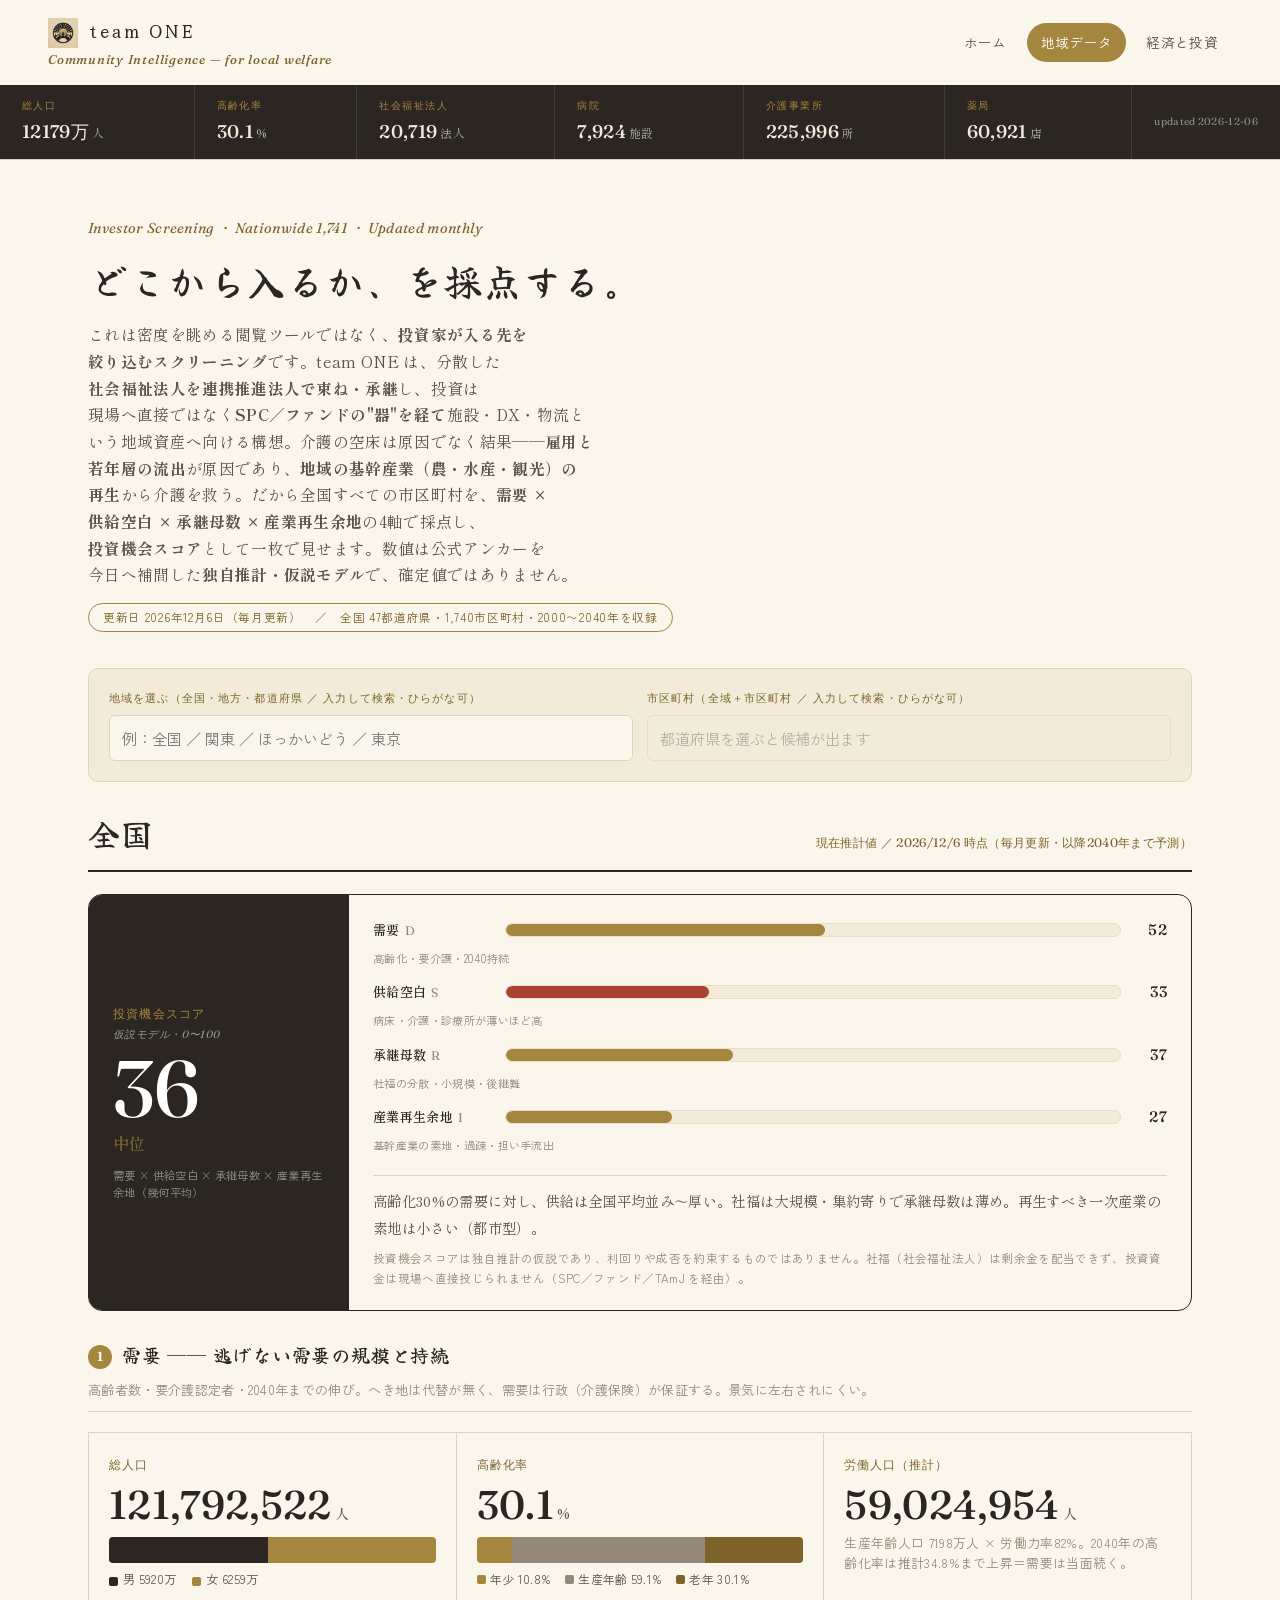
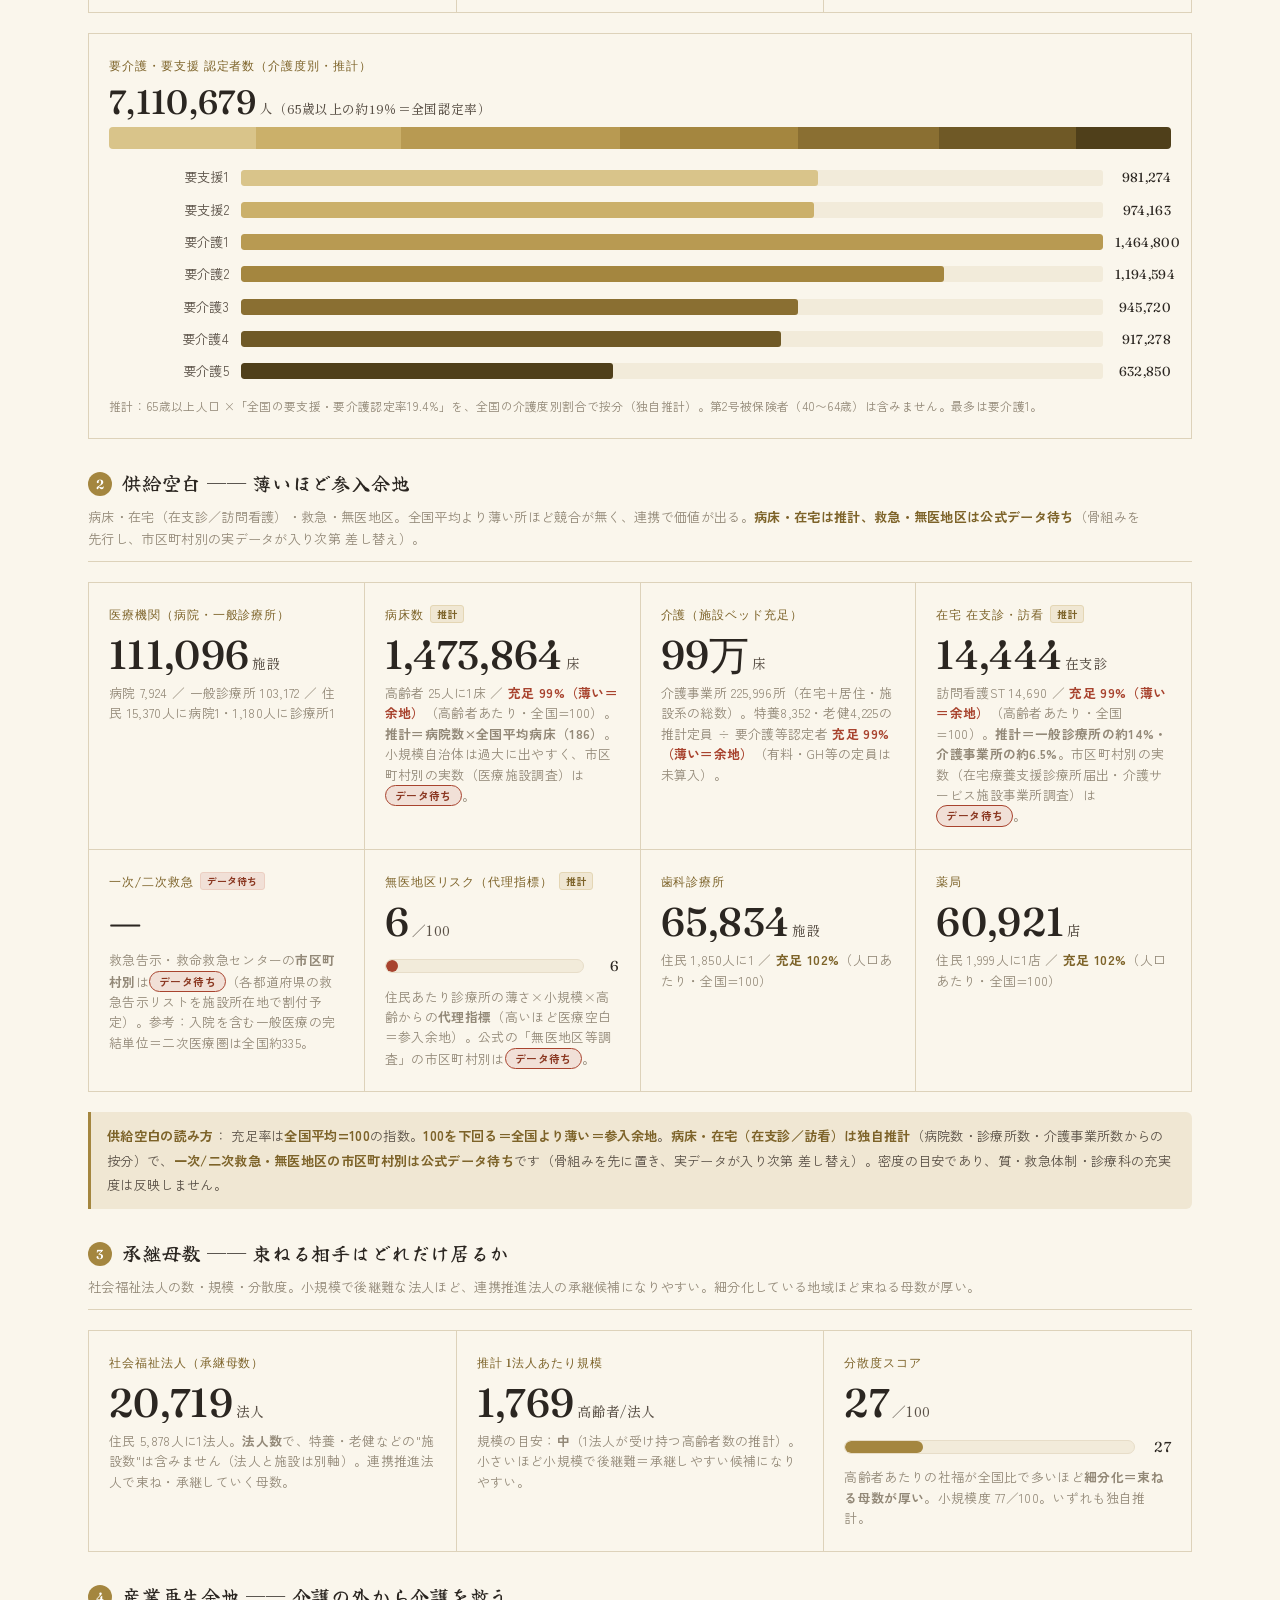
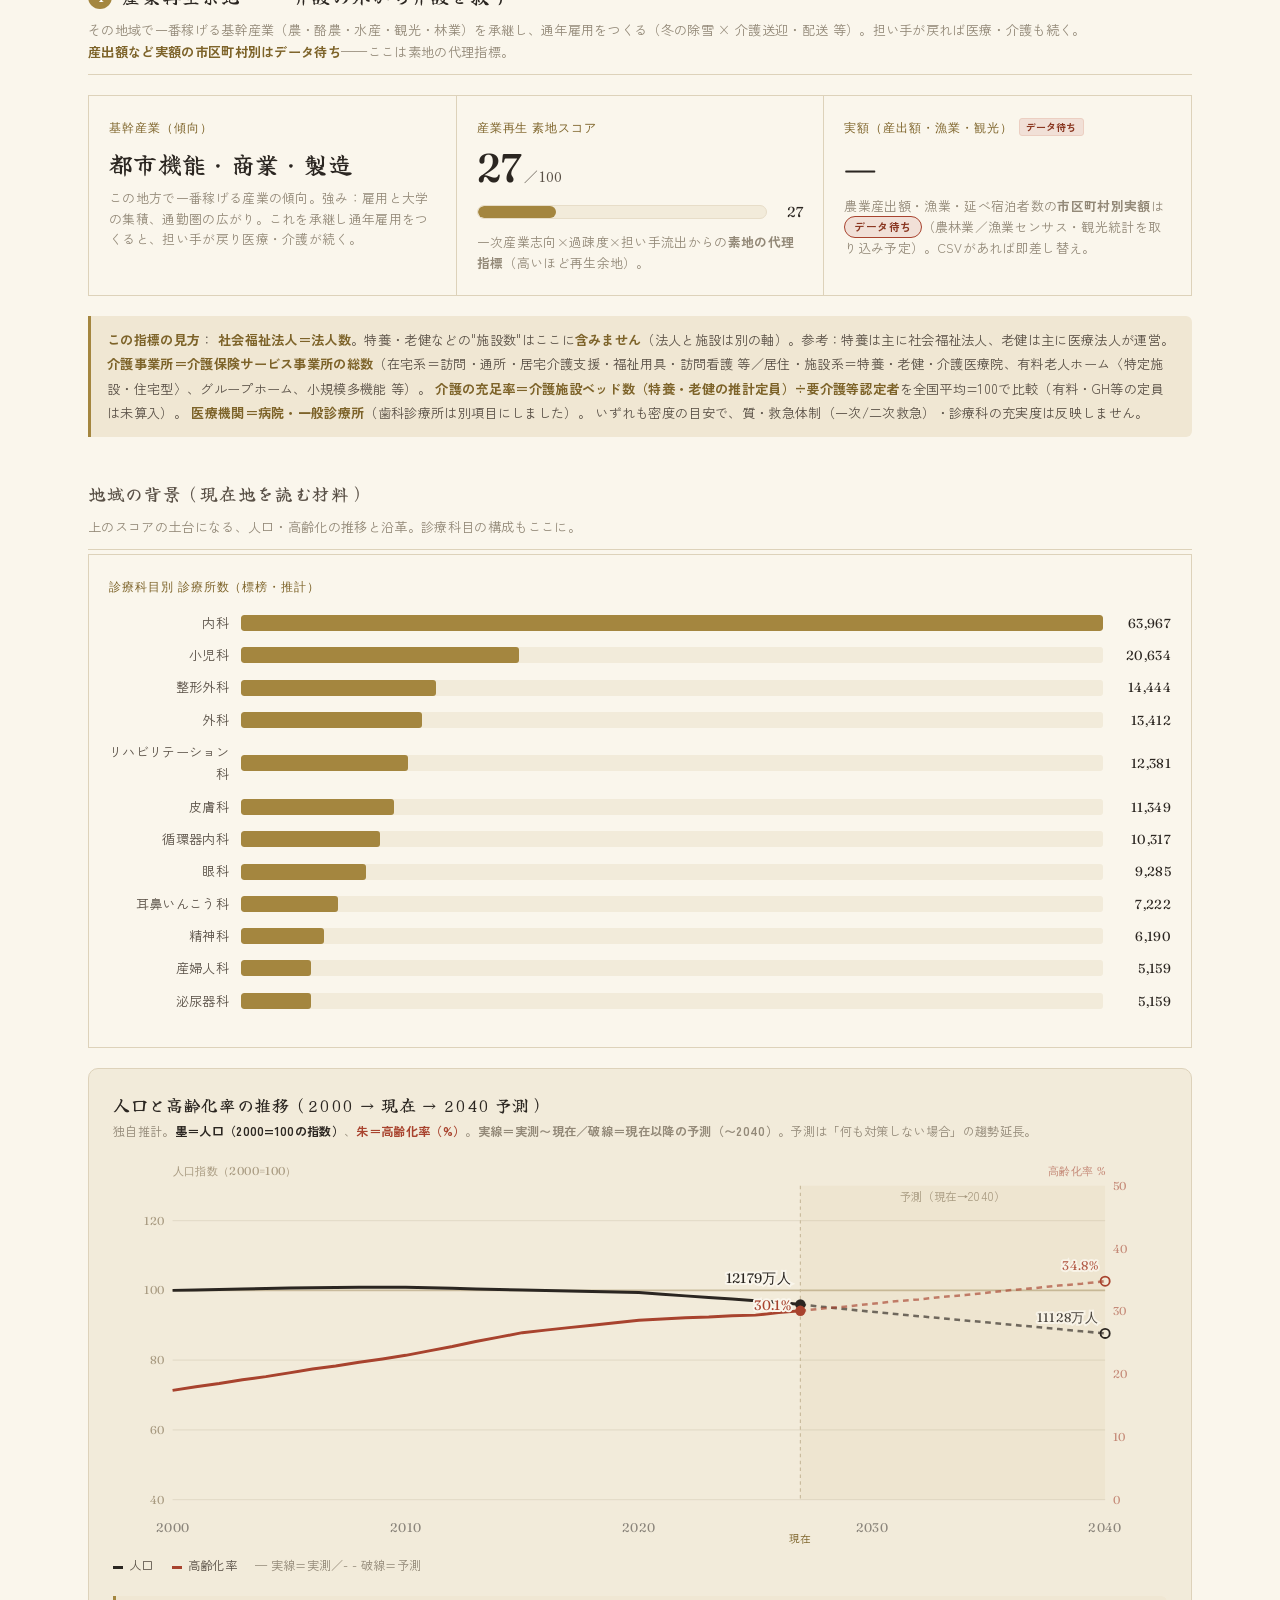
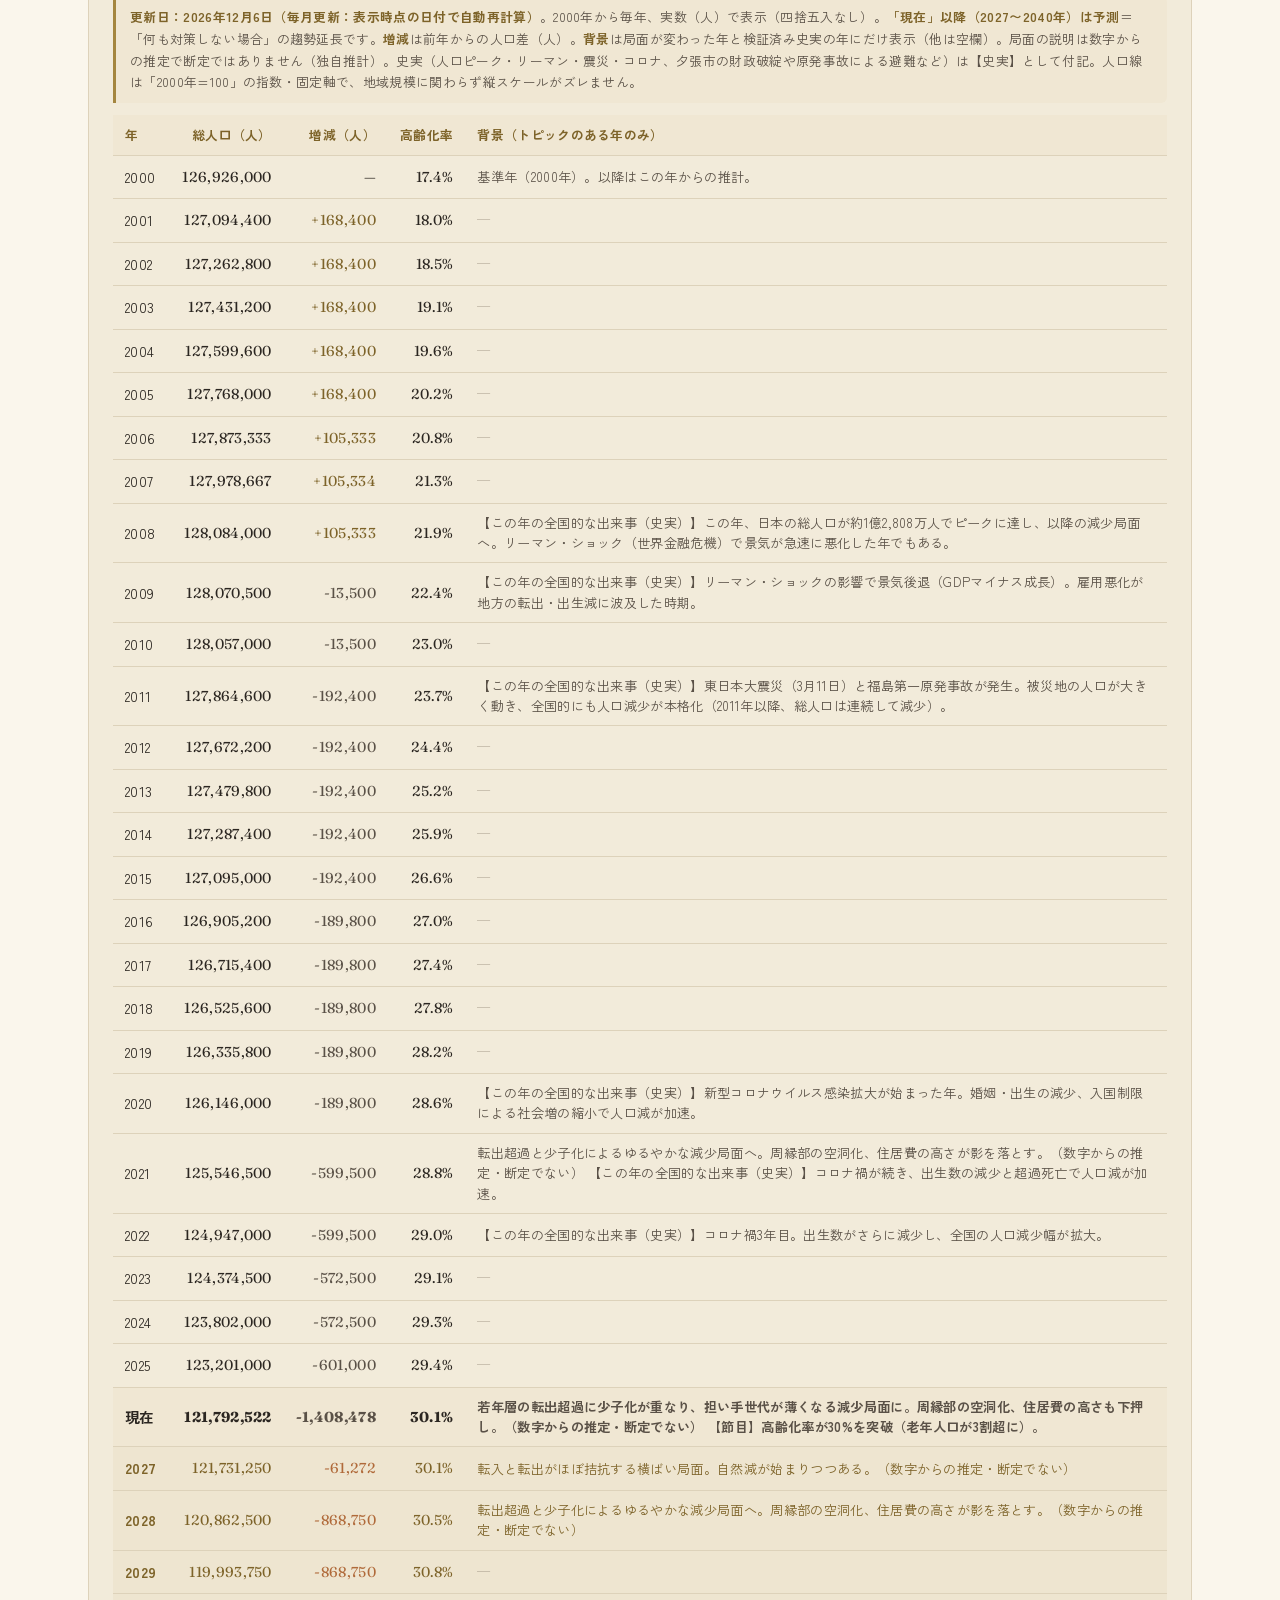
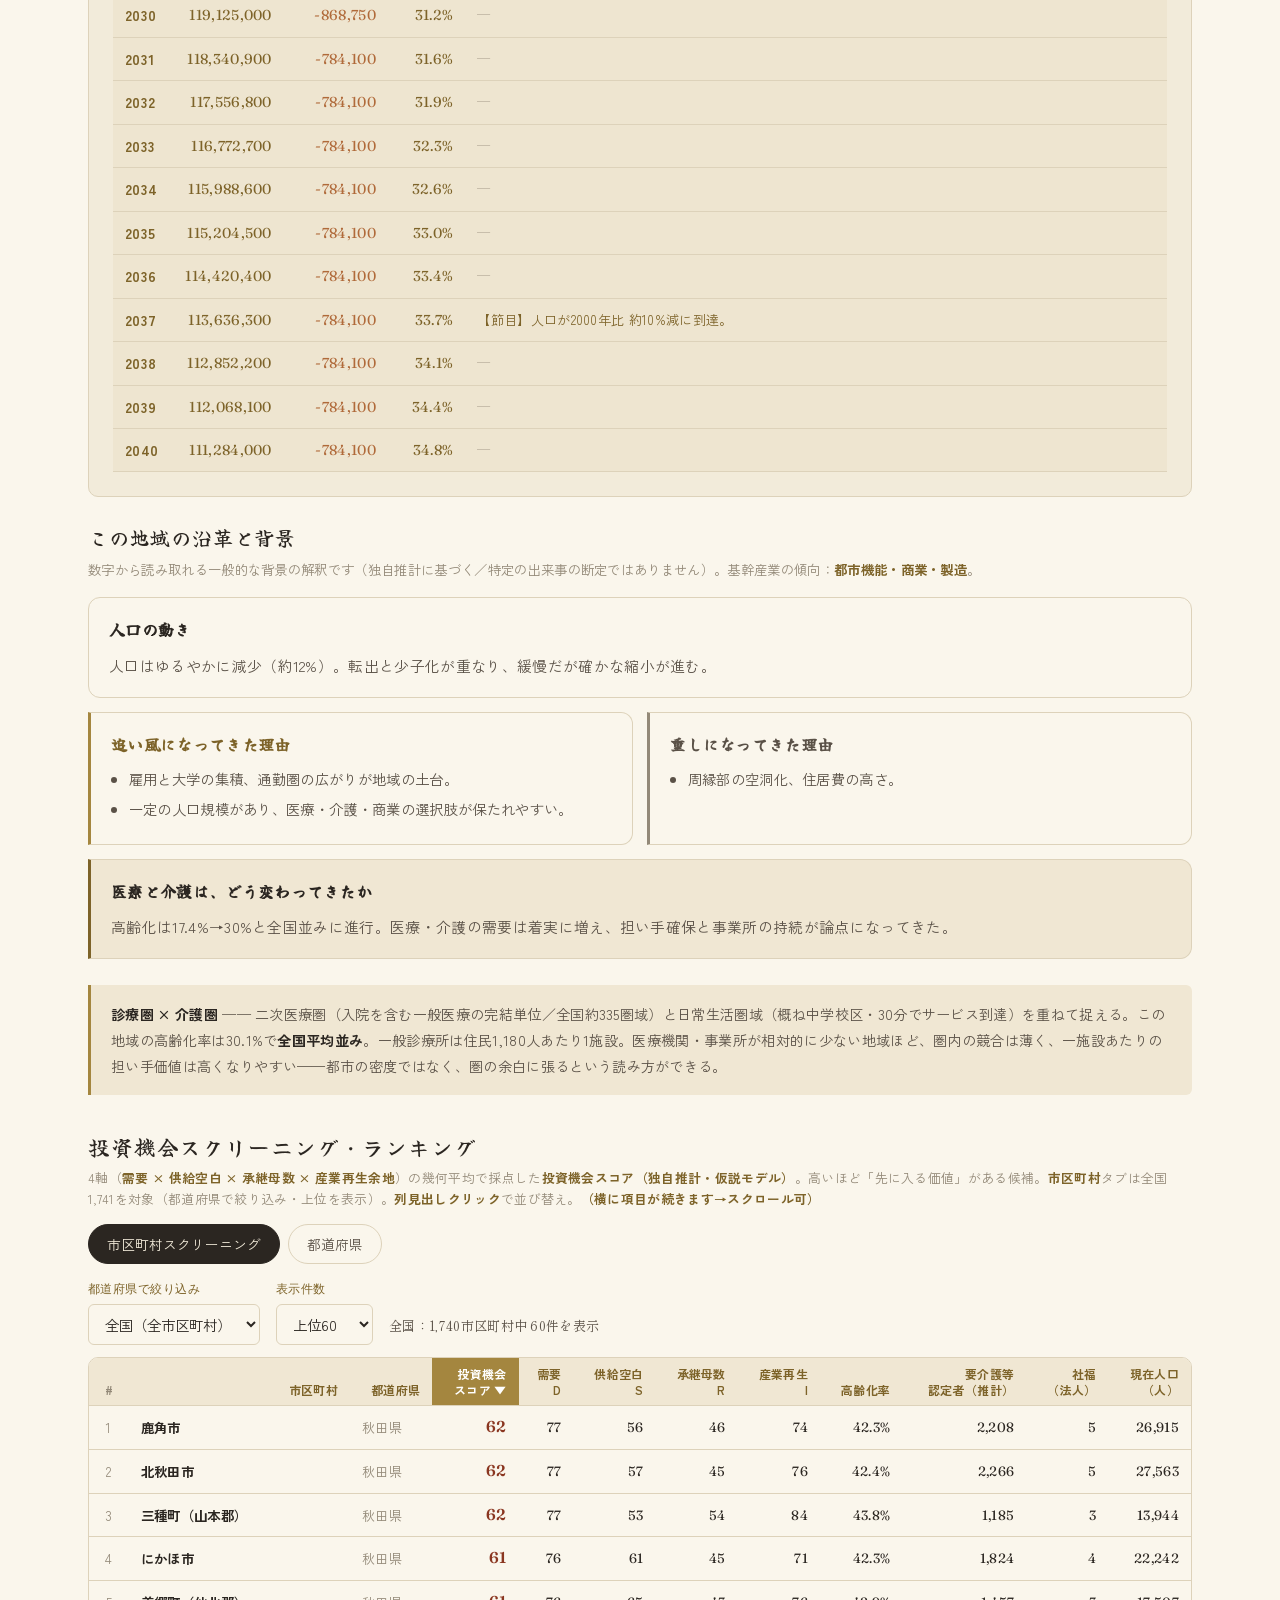
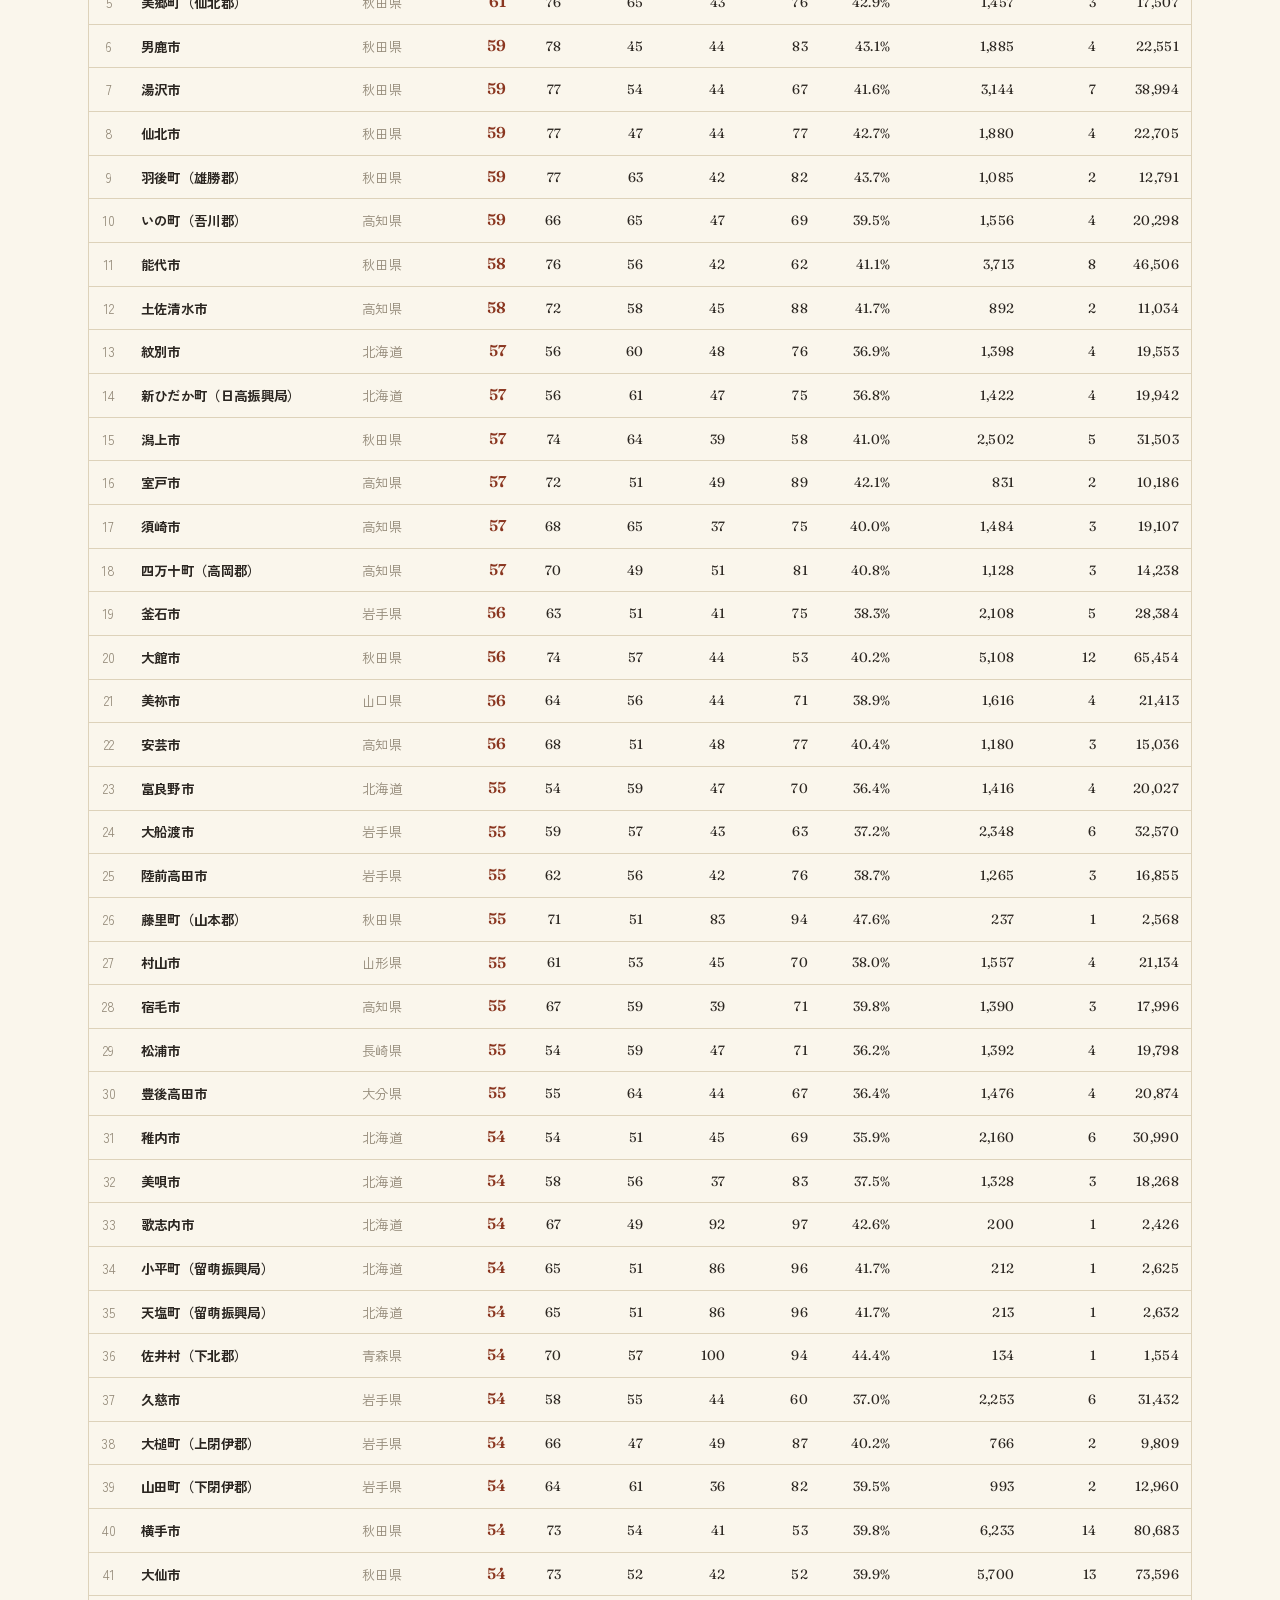
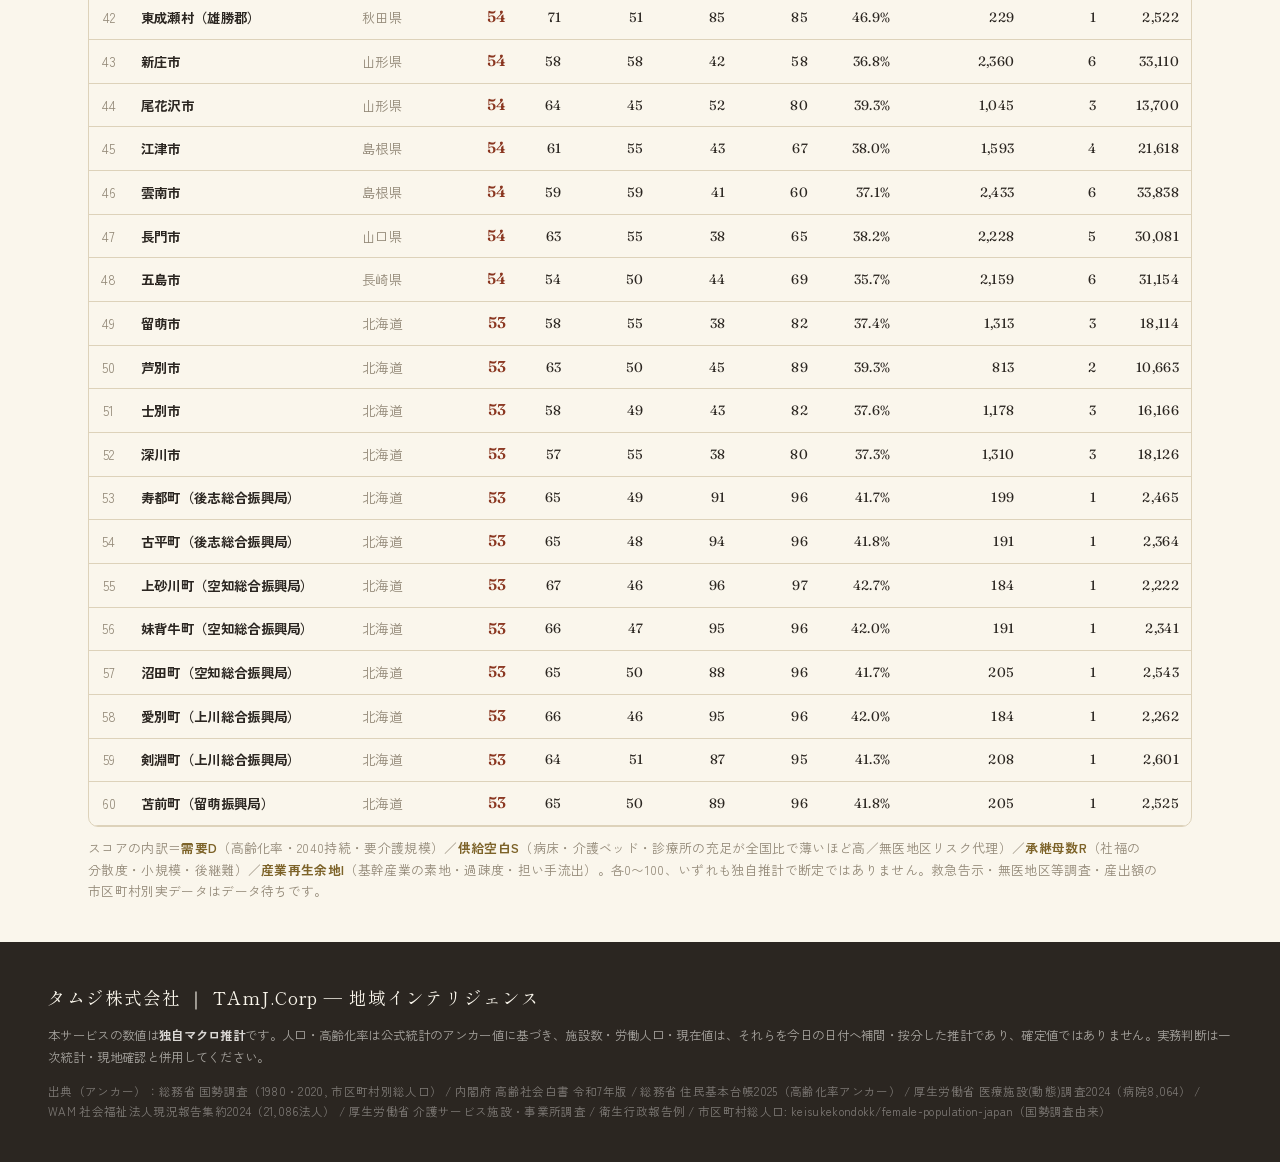
==== commit b6366aed: "feat(data): 実データ取り込みパイプラインを実装／後入れCSV(data/real/*)を市区町村コードで regions.json にマージ→実データ優先・無ければ従来推計に自動フォールバ" ====
--- a/data.html
+++ b/data.html
@@ -9,6 +9,15 @@
 <link rel="preconnect" href="https://fonts.gstatic.com" crossorigin>
 <link href="https://fonts.googleapis.com/css2?family=Fraunces:ital,opsz,wght@0,9..144,400;0,9..144,500;0,9..144,600;1,9..144,400&family=Zen+Kaku+Gothic+New:wght@400;500;700&family=Zen+Old+Mincho:wght@400;600;700&family=Yuji+Syuku&family=Shippori+Mincho:wght@500;600;700&display=swap" rel="stylesheet">
 <link rel="stylesheet" href="css/app.css?v=17">
+<style>
+  /* データ出所バッジ（実データ / 推計 / データ待ち）— data.html 局所 */
+  .tg{display:inline-block;font-size:10px;line-height:1.4;font-weight:700;
+      padding:1px 6px;border-radius:3px;margin-left:6px;vertical-align:1px;
+      font-family:var(--sans-jp,'Zen Kaku Gothic New');letter-spacing:.02em;white-space:nowrap}
+  .tg-r{background:#e7efe0;color:#3f6b2e;border:1px solid #cfe0c2}   /* 実データ＝緑 */
+  .tg-e{background:var(--gold-wash,#f0e7d3);color:var(--gold-deep,#7d6329);border:1px solid #e4d6b4} /* 推計＝金 */
+  .tg-w{background:var(--coral-wash,#f1e0d7);color:var(--coral-deep,#8a3620);border:1px solid #eccfc2} /* 待ち＝朱 */
+</style>
 </head>
 <body>
 
@@ -158,7 +167,7 @@
   <div class="src" id="sources"></div>
 </footer>
 
-<script src="js/engine.js?v=20"></script>
+<script src="js/engine.js?v=21"></script>
 <script>
 (function(){
   'use strict';
@@ -445,6 +454,11 @@
     var gauge=function(v,tone){ v=Math.max(0,Math.min(100,v)); var col=tone==='gap'?'var(--coral)':'var(--gold)';
       return '<div class="gg"><div class="gg-tr"><div class="gg-fl" style="width:'+v+'%;background:'+col+'"></div></div><div class="gg-vl num">'+v+'</div></div>'; };
     var waiting='<span class="wait">データ待ち</span>';
+    // 出所バッジ：'real'=実データ / 'est'=推計 / 'wait'=データ待ち
+    var tag=function(s){ return s==='real'?'<span class="tg tg-r">実データ</span>'
+                              : s==='wait'?'<span class="tg tg-w">データ待ち</span>'
+                              : '<span class="tg tg-e">推計</span>'; };
+    var sc=sg.src||{};
 
     renderScore(iv,e,name);
 
@@ -462,11 +476,15 @@
     // ── ③ 供給空白 ──
     paintCards('cards-supply',[
       {lbl:'医療機関（病院・一般診療所）', big:MacroEngine.fmt(e.medTotal), unit:'施設', sub:'病院 '+MacroEngine.fmt(e.facilities.hospital)+' ／ 一般診療所 '+MacroEngine.fmt(e.facilities.clinic)+' ／ 住民 '+MacroEngine.fmt(e.per.hospital)+'人に病院1・'+MacroEngine.fmt(e.per.clinic)+'人に診療所1'},
-      {lbl:'推計 病床数', big:MacroEngine.fmt(sg.beds), unit:'床', sub:'高齢者 '+MacroEngine.fmt(sg.bedsPerEld)+'人に1床 ／ '+fb(sg.bedsFill)+'（高齢者あたり・全国=100）。<b>推計＝病院数×全国平均病床（186）</b>。小規模自治体は過大に出やすく、市区町村別の実数（医療施設調査）は'+waiting+'。'},
+      {lbl:'病床数'+tag(sc.beds), big:MacroEngine.fmt(sg.beds), unit:'床', sub:'高齢者 '+MacroEngine.fmt(sg.bedsPerEld)+'人に1床 ／ '+fb(sg.bedsFill)+'（高齢者あたり・全国=100）。'+(sc.beds==='real'?'<b>医療施設調査の実数</b>。':'<b>推計＝病院数×全国平均病床（186）</b>。小規模自治体は過大に出やすく、市区町村別の実数（医療施設調査）は'+waiting+'。')},
       {lbl:'介護（施設ベッド充足）', big:MacroEngine.fmtMan(e.careBeds), unit:'床', sub:'介護事業所 '+MacroEngine.fmt(e.facilities.kaigo)+'所（在宅＋居住・施設系の総数）。特養'+MacroEngine.fmt(e.facilities.tokuyo)+'・老健'+MacroEngine.fmt(e.facilities.roken)+'の推計定員 ÷ 要介護等認定者 '+fb(e.fill.kaigoBed)+'（有料・GH等の定員は未算入）。'},
-      {lbl:'在宅 在支診・訪看（推計）', big:MacroEngine.fmt(sg.zaishien), unit:'在支診', sub:'訪問看護ST '+MacroEngine.fmt(sg.houkan)+'（推計） ／ '+fb(sg.zaishienFill)+'（高齢者あたり・全国=100）。<b>推計＝一般診療所の約14%・介護事業所の約6.5%</b>。市区町村別の実数（在宅療養支援診療所届出・介護サービス施設事業所調査）は'+waiting+'。'},
-      {lbl:'一次/二次救急', big:'—', unit:'', sub:'救急告示・救命救急センターの<b>市区町村別</b>は'+waiting+'（各都道府県の救急告示リストを施設所在地で割付予定）。参考：入院を含む一般医療の完結単位＝二次医療圏は全国約335。'},
-      {lbl:'無医地区リスク（代理指標）', big:sg.muiRisk, unit:'／100', html:gauge(sg.muiRisk,'gap'), sub:'住民あたり診療所の薄さ×小規模×高齢からの<b>代理指標</b>（高いほど医療空白＝参入余地）。公式の「無医地区等調査」の市区町村別は'+waiting+'。'},
+      {lbl:'在宅 在支診・訪看'+tag(sc.zaishien==='real'&&sc.houkan==='real'?'real':(sc.zaishien==='real'||sc.houkan==='real'?'real':'est')), big:MacroEngine.fmt(sg.zaishien), unit:'在支診', sub:'訪問看護ST '+MacroEngine.fmt(sg.houkan)+' ／ '+fb(sg.zaishienFill)+'（高齢者あたり・全国=100）。'+((sc.zaishien==='real'||sc.houkan==='real')?'<b>届出・調査の実数</b>。':'<b>推計＝一般診療所の約14%・介護事業所の約6.5%</b>。市区町村別の実数（在宅療養支援診療所届出・介護サービス施設事業所調査）は'+waiting+'。')},
+      (sg.erReal
+        ? {lbl:'一次/二次救急'+tag('real'), big:MacroEngine.fmt((sg.er2||0)+(sg.er3||0)), unit:'施設', sub:'二次救急（告示）'+MacroEngine.fmt(sg.er2||0)+' ／ 救命救急センター '+MacroEngine.fmt(sg.er3||0)+'。<b>各都道府県 救急告示リストの実数</b>（施設所在地で市区町村へ割付）。少ないほど救急空白＝参入余地。'}
+        : {lbl:'一次/二次救急'+tag('wait'), big:'—', unit:'', sub:'救急告示・救命救急センターの<b>市区町村別</b>は'+waiting+'（各都道府県の救急告示リストを施設所在地で割付予定）。参考：入院を含む一般医療の完結単位＝二次医療圏は全国約335。'}),
+      (sg.muiReal
+        ? {lbl:'無医地区'+tag('real'), big:MacroEngine.fmt(sg.mui||0), unit:'地区', html:gauge(sg.muiRisk,'gap'), sub:'無医地区 '+MacroEngine.fmt(sg.mui||0)+' ／ 準無医地区 '+MacroEngine.fmt(sg.junmui||0)+'（<b>無医地区等調査の実数</b>）。リスク '+sg.muiRisk+'／100（地区の有無・数から構成）。地区が有る＝医療空白＝参入余地。'}
+        : {lbl:'無医地区リスク（代理指標）'+tag('est'), big:sg.muiRisk, unit:'／100', html:gauge(sg.muiRisk,'gap'), sub:'住民あたり診療所の薄さ×小規模×高齢からの<b>代理指標</b>（高いほど医療空白＝参入余地）。公式の「無医地区等調査」の市区町村別は'+waiting+'。'}),
       {lbl:'歯科診療所', big:MacroEngine.fmt(e.facilities.dental), unit:'施設', sub:'住民 '+MacroEngine.fmt(e.per.dental)+'人に1 ／ '+fb(e.fill.dental)+'（人口あたり・全国=100）'},
       {lbl:'薬局', big:MacroEngine.fmt(e.facilities.pharmacy), unit:'店', sub:'住民 '+MacroEngine.fmt(e.per.pharmacy)+'人に1店 ／ '+fb(e.fill.pharmacy)+'（人口あたり・全国=100）'},
     ]);
@@ -481,8 +499,10 @@
     // ── ⑤ 産業再生余地 ──
     paintCards('cards-industry',[
       {lbl:'基幹産業（傾向）', big:'', unit:'', big_html:'<div class="bigtxt">'+ip.archetype+'</div>', sub:'この地方で一番稼げる産業の傾向。強み：'+ip.good+'。これを承継し通年雇用をつくると、担い手が戻り医療・介護が続く。'},
-      {lbl:'産業再生 素地スコア', big:ip.score, unit:'／100', html:gauge(ip.score), sub:'一次産業志向×過疎度×担い手流出からの<b>素地の代理指標</b>（高いほど再生余地）。'},
-      {lbl:'実額（産出額・漁業・観光）', big:'—', unit:'', sub:'農業産出額・漁業・延べ宿泊者数の<b>市区町村別実額</b>は'+waiting+'（農林業／漁業センサス・観光統計を取り込み予定）。CSVがあれば即差し替え。'},
+      {lbl:'産業再生 素地スコア'+(ip.real?tag('real'):''), big:ip.score, unit:'／100', html:gauge(ip.score), sub:(ip.real?'<b>実額（産出額・漁業・観光）ベース</b>×過疎度・担い手流出で算出（高いほど再生余地）。':'一次産業志向×過疎度×担い手流出からの<b>素地の代理指標</b>（高いほど再生余地）。')},
+      (ip.real
+        ? {lbl:'実額（産出額・漁業・観光）'+tag('real'), big:MacroEngine.fmt((ip.agri||0)+(ip.fishery||0)), unit:'百万円', sub:'農業産出額 '+MacroEngine.fmt(ip.agri||0)+' ／ 漁業 '+MacroEngine.fmt(ip.fishery||0)+'（百万円）／ 延べ宿泊 '+MacroEngine.fmt(ip.tourism||0)+'（千人泊）。<b>センサス・観光統計の実額</b>。素地スコアは実額ベースで算出。'}
+        : {lbl:'実額（産出額・漁業・観光）'+tag('wait'), big:'—', unit:'', sub:'農業産出額・漁業・延べ宿泊者数の<b>市区町村別実額</b>は'+waiting+'（農林業／漁業センサス・観光統計を取り込み予定）。CSVがあれば即差し替え。'}),
     ]);
 
     // 診療科目
@@ -548,7 +568,12 @@
   // 供給空白の注記
   function renderSupplyNote(){
     var el=document.getElementById('supplyNote'); if(!el) return;
-    el.innerHTML='<b>供給空白の読み方</b>： 充足率は<b>全国平均=100</b>の指数。<b>100を下回る＝全国より薄い＝参入余地</b>。<b>病床・在宅（在支診／訪看）は独自推計</b>（病院数・診療所数・介護事業所数からの按分）で、<b>一次/二次救急・無医地区の市区町村別は公式データ待ち</b>です（骨組みを先に置き、実データが入り次第 差し替え）。密度の目安であり、質・救急体制・診療科の充実度は反映しません。';
+    var base='<b>供給空白の読み方</b>： 充足率は<b>全国平均=100</b>の指数。<b>100を下回る＝全国より薄い＝参入余地</b>。';
+    if(META.hasReal){
+      el.innerHTML=base+'各カードの<span class="tg tg-r">実データ</span>は公式統計（医療施設調査・無医地区等調査・救急告示・センサス）の実数、<span class="tg tg-e">推計</span>は按分推計、<span class="tg tg-w">データ待ち</span>は未取込です。密度の目安であり、質・診療科の充実度は反映しません。';
+    } else {
+      el.innerHTML=base+'<b>病床・在宅（在支診／訪看）は独自推計</b>（病院数・診療所数・介護事業所数からの按分）で、<b>一次/二次救急・無医地区の市区町村別は公式データ待ち</b>です（骨組みを先に置き、実データが入り次第 差し替え）。密度の目安であり、質・救急体制・診療科の充実度は反映しません。';
+    }
   }
 
   // 要介護・要支援 認定者（介護度別・推計）
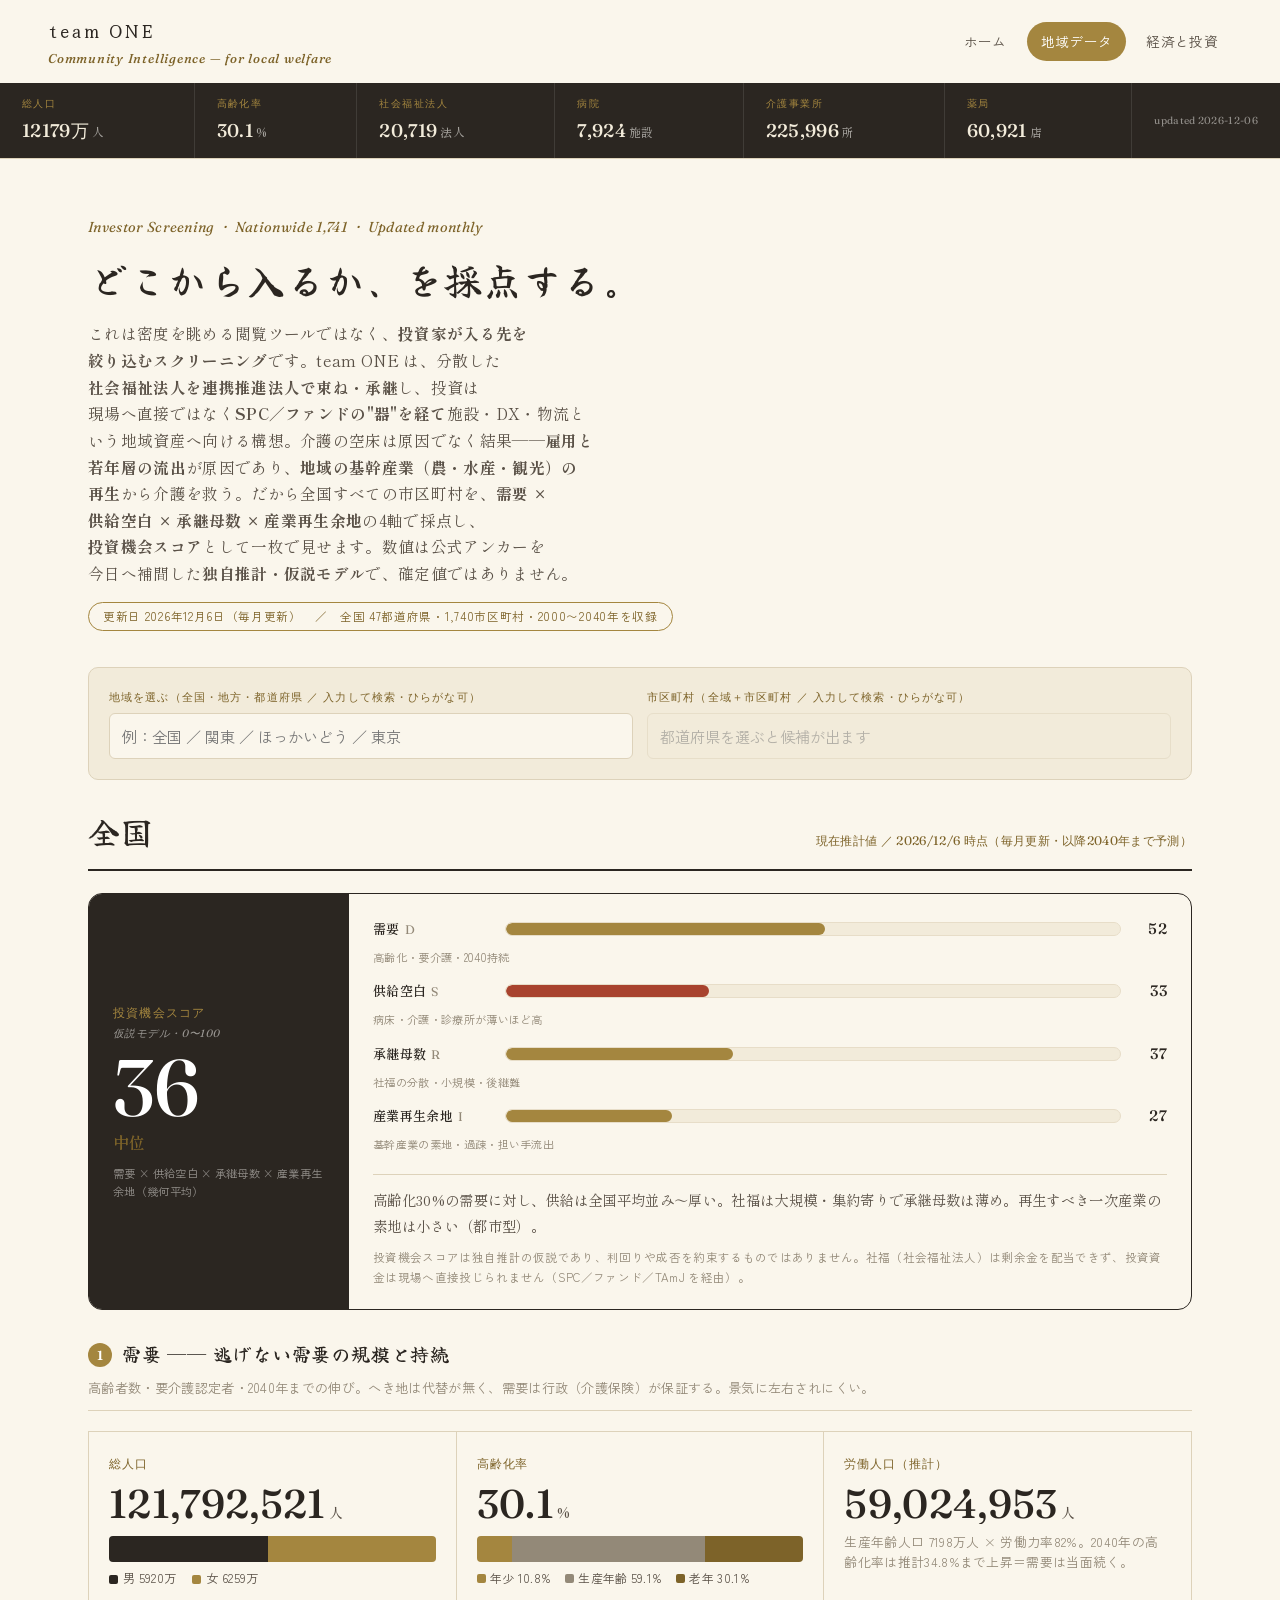
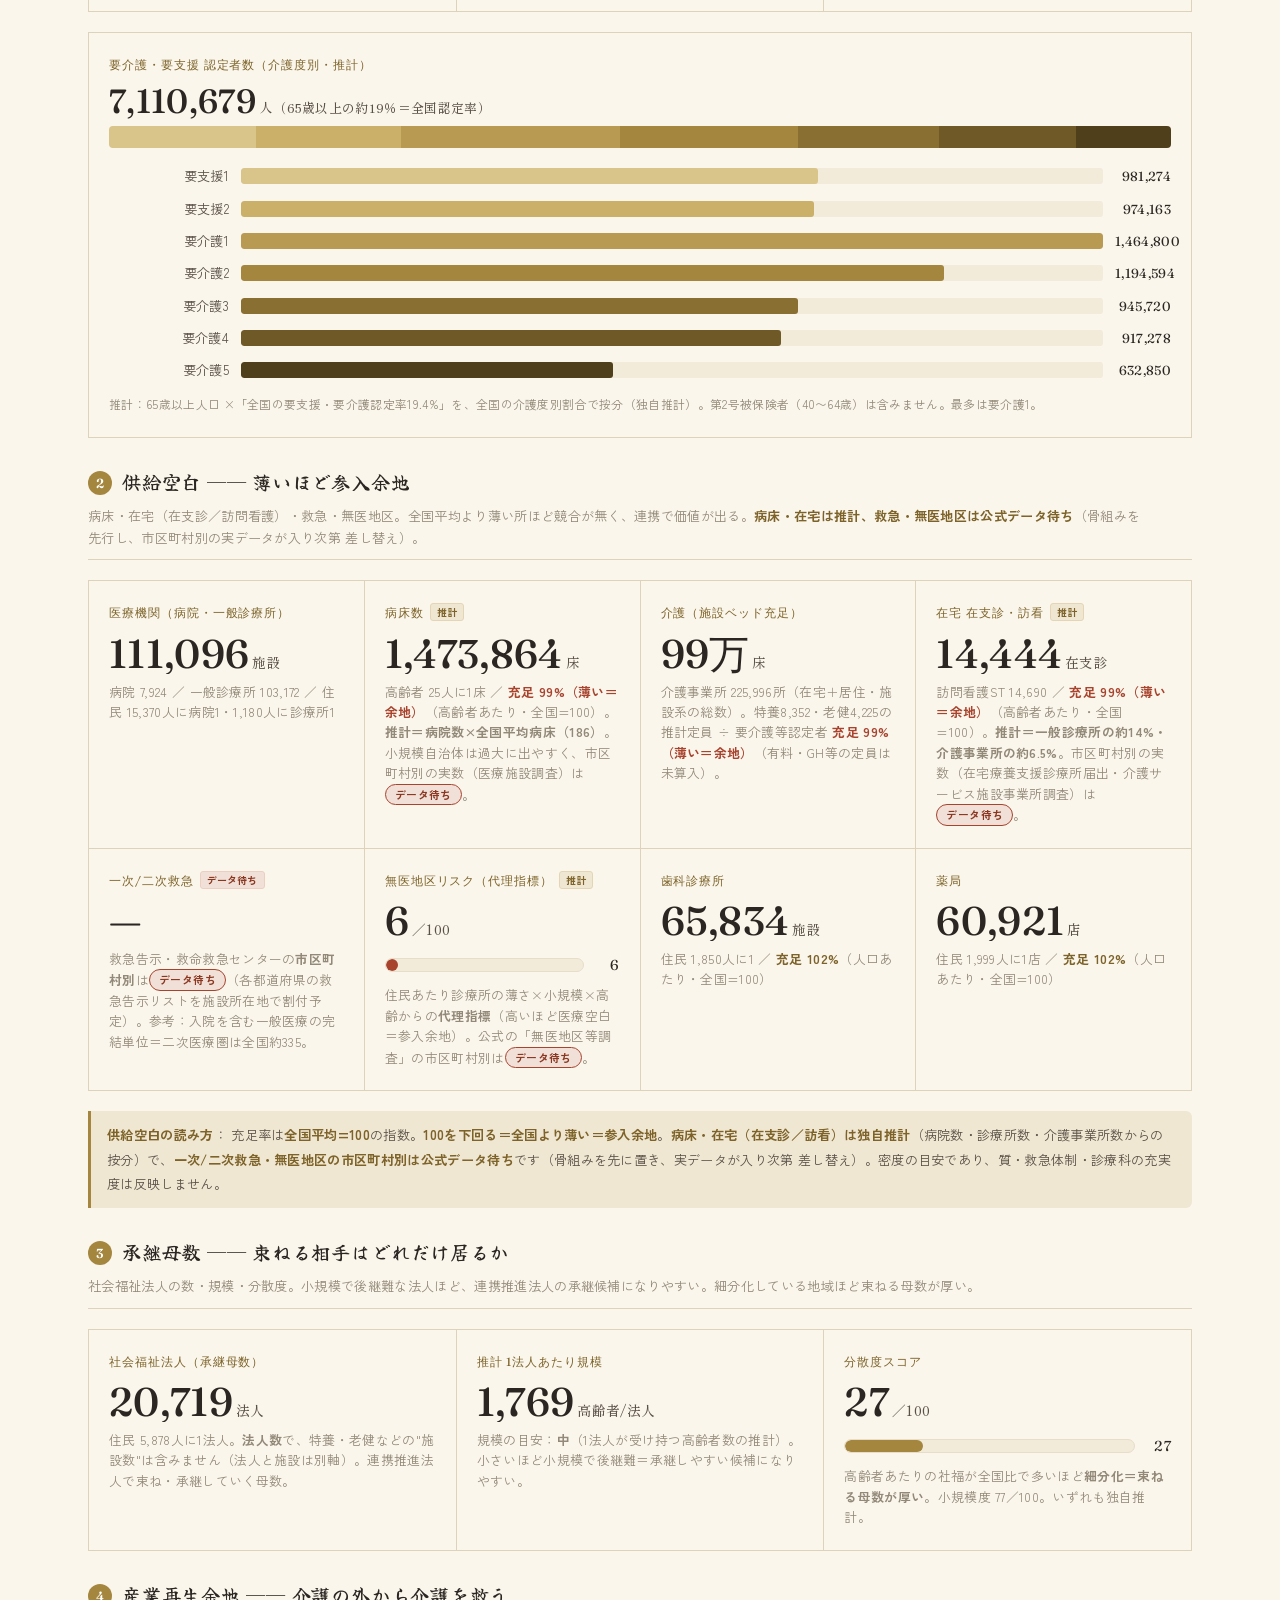
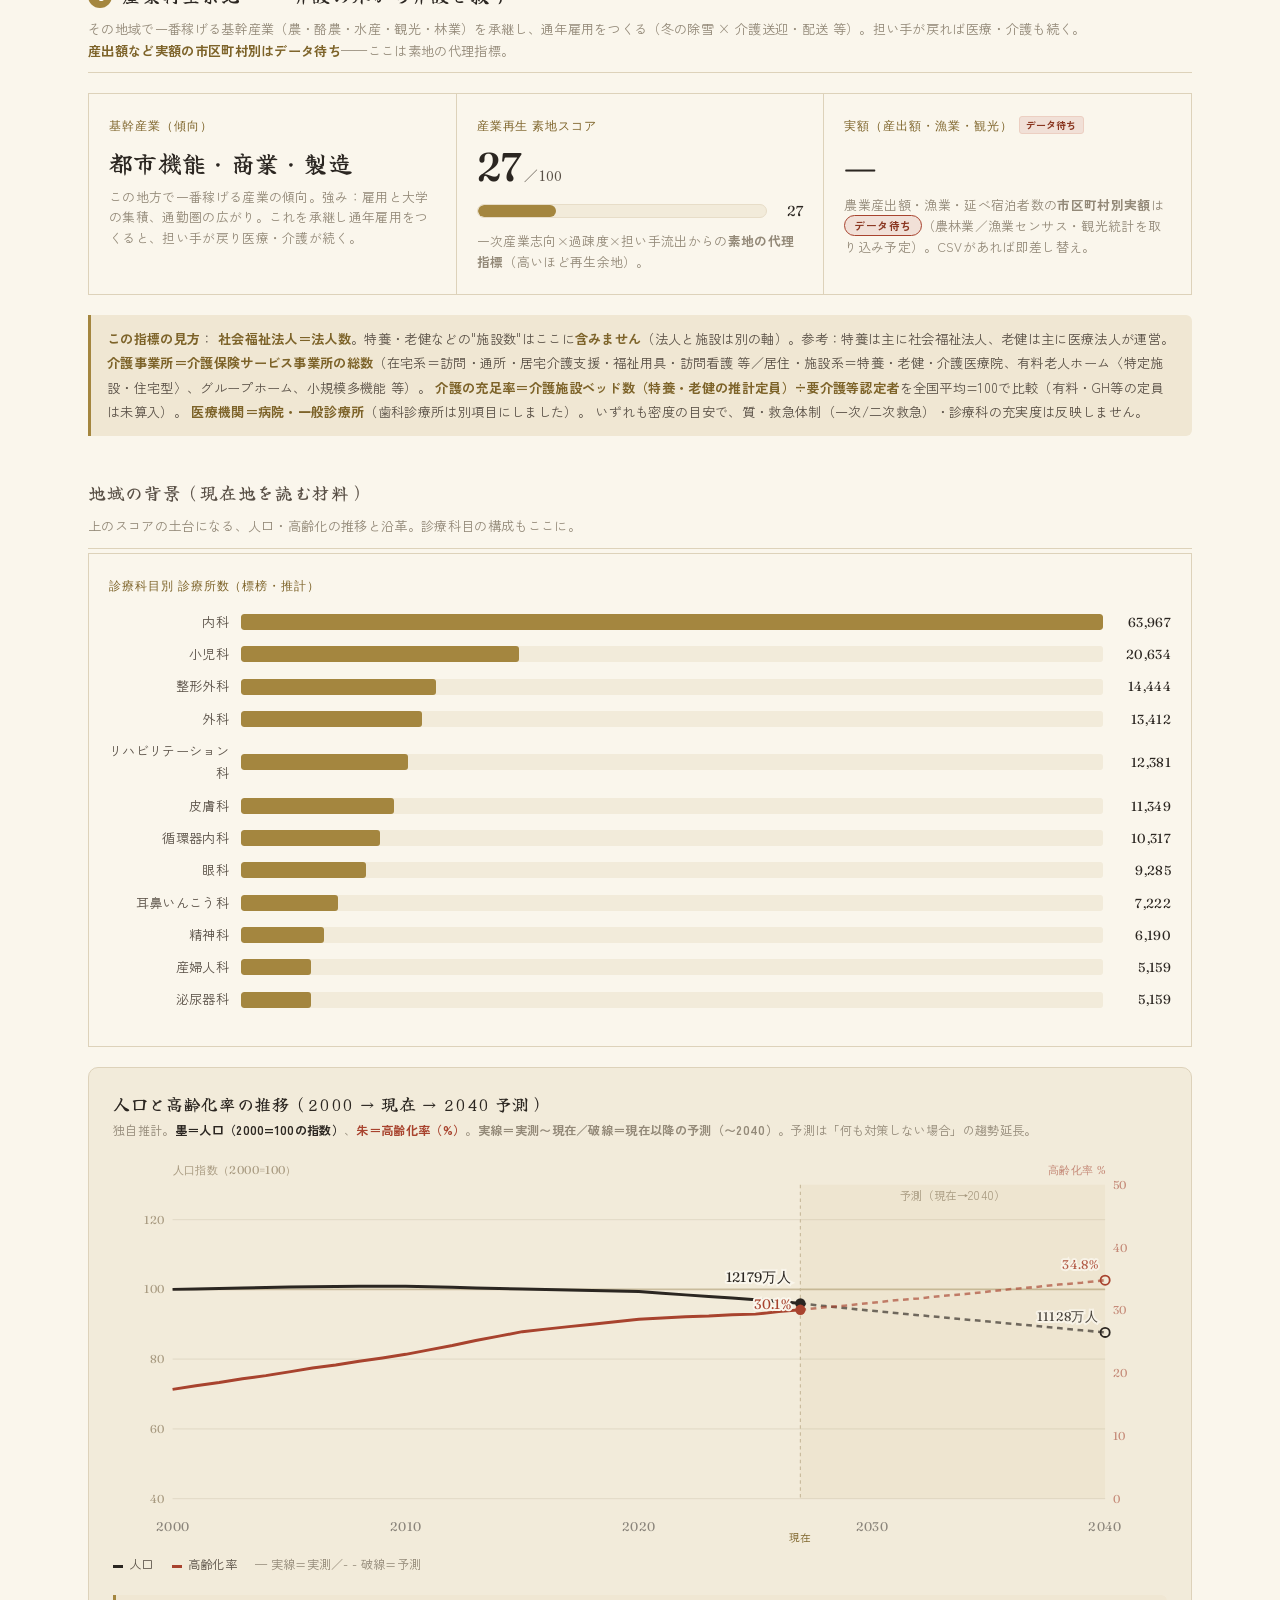
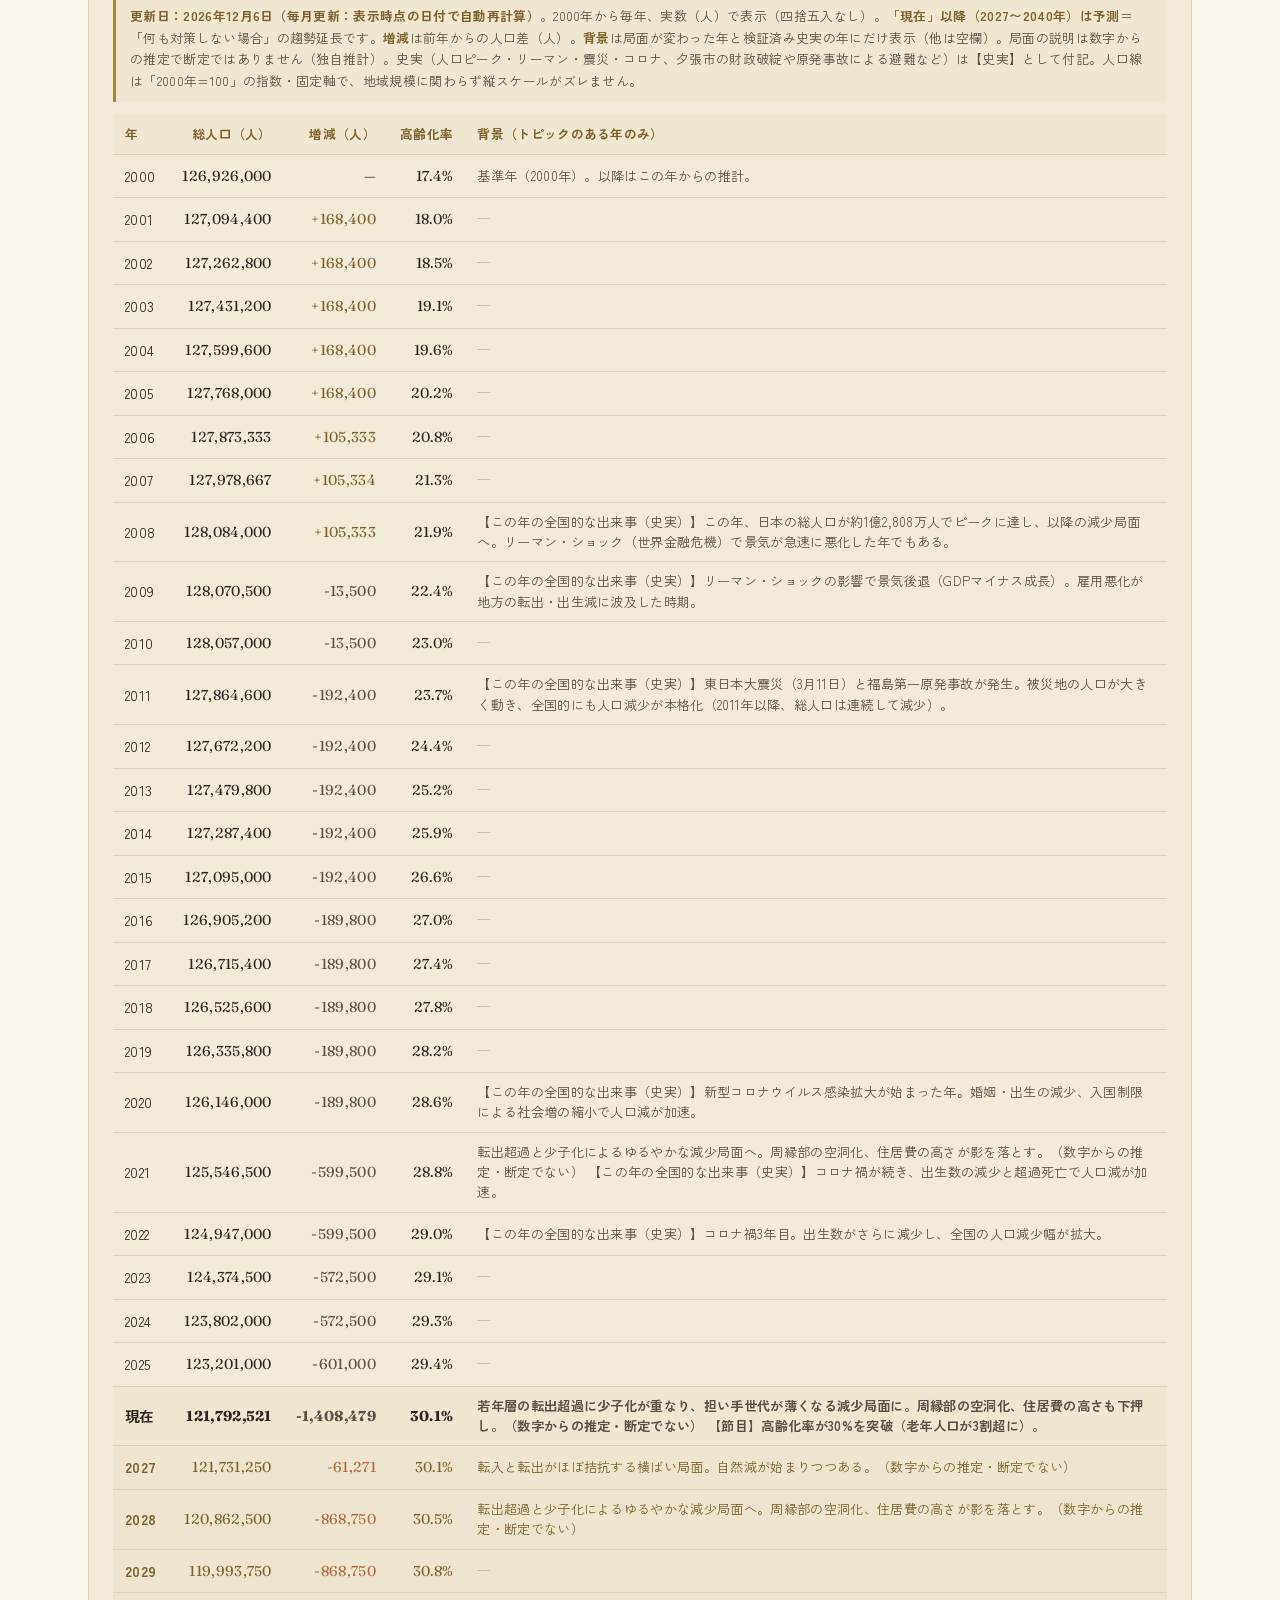
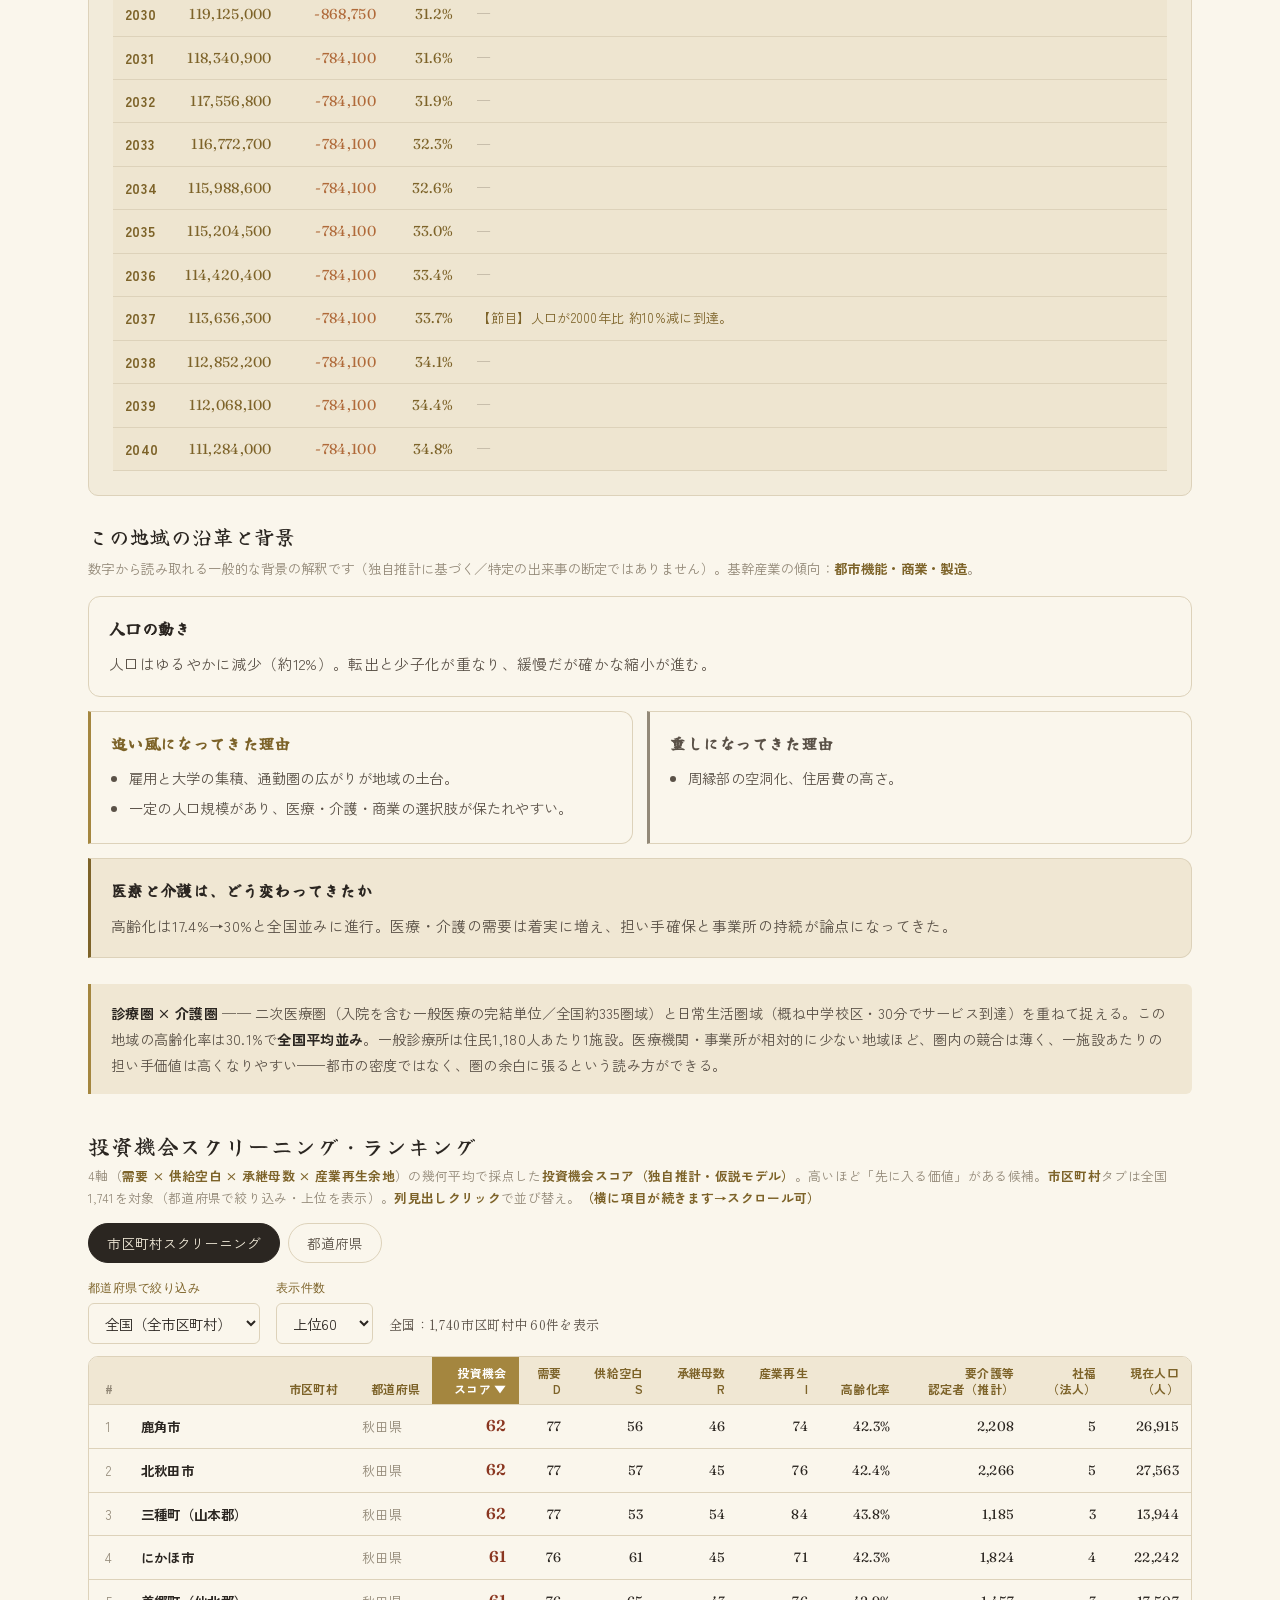
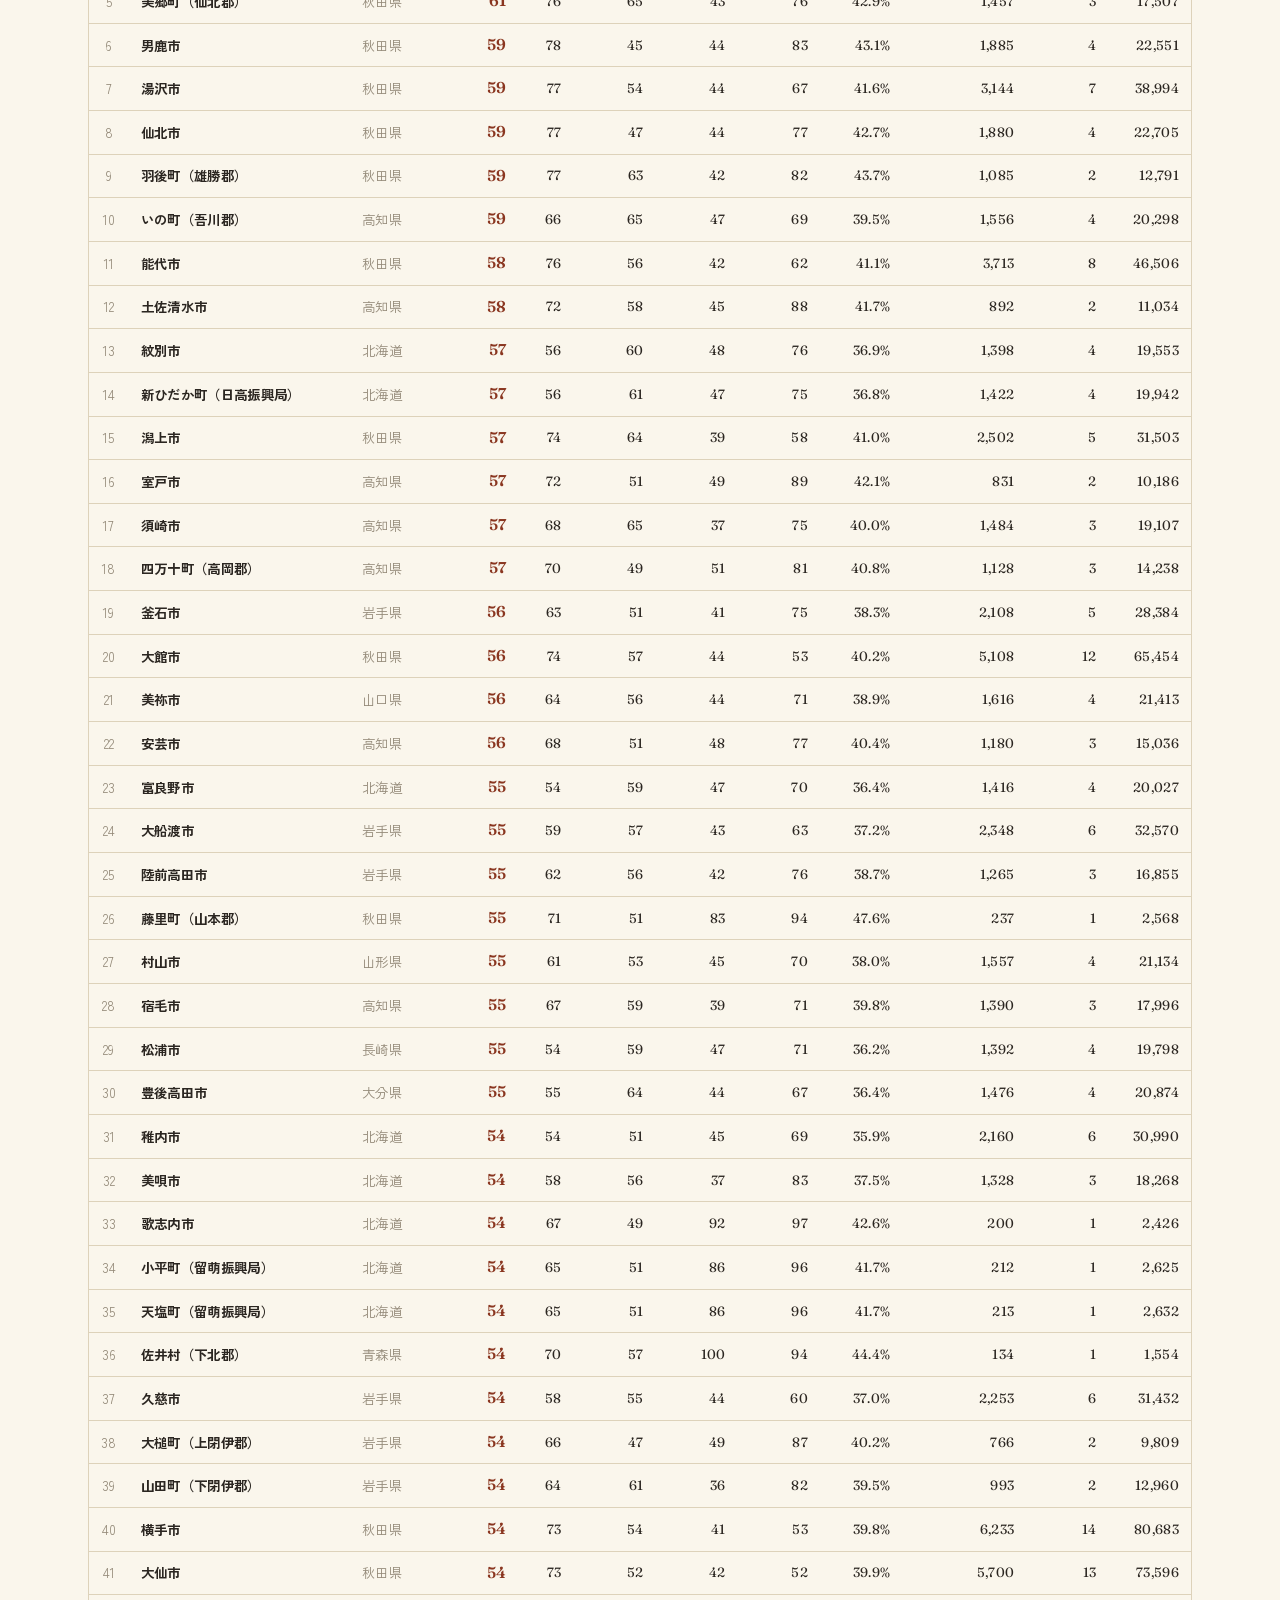
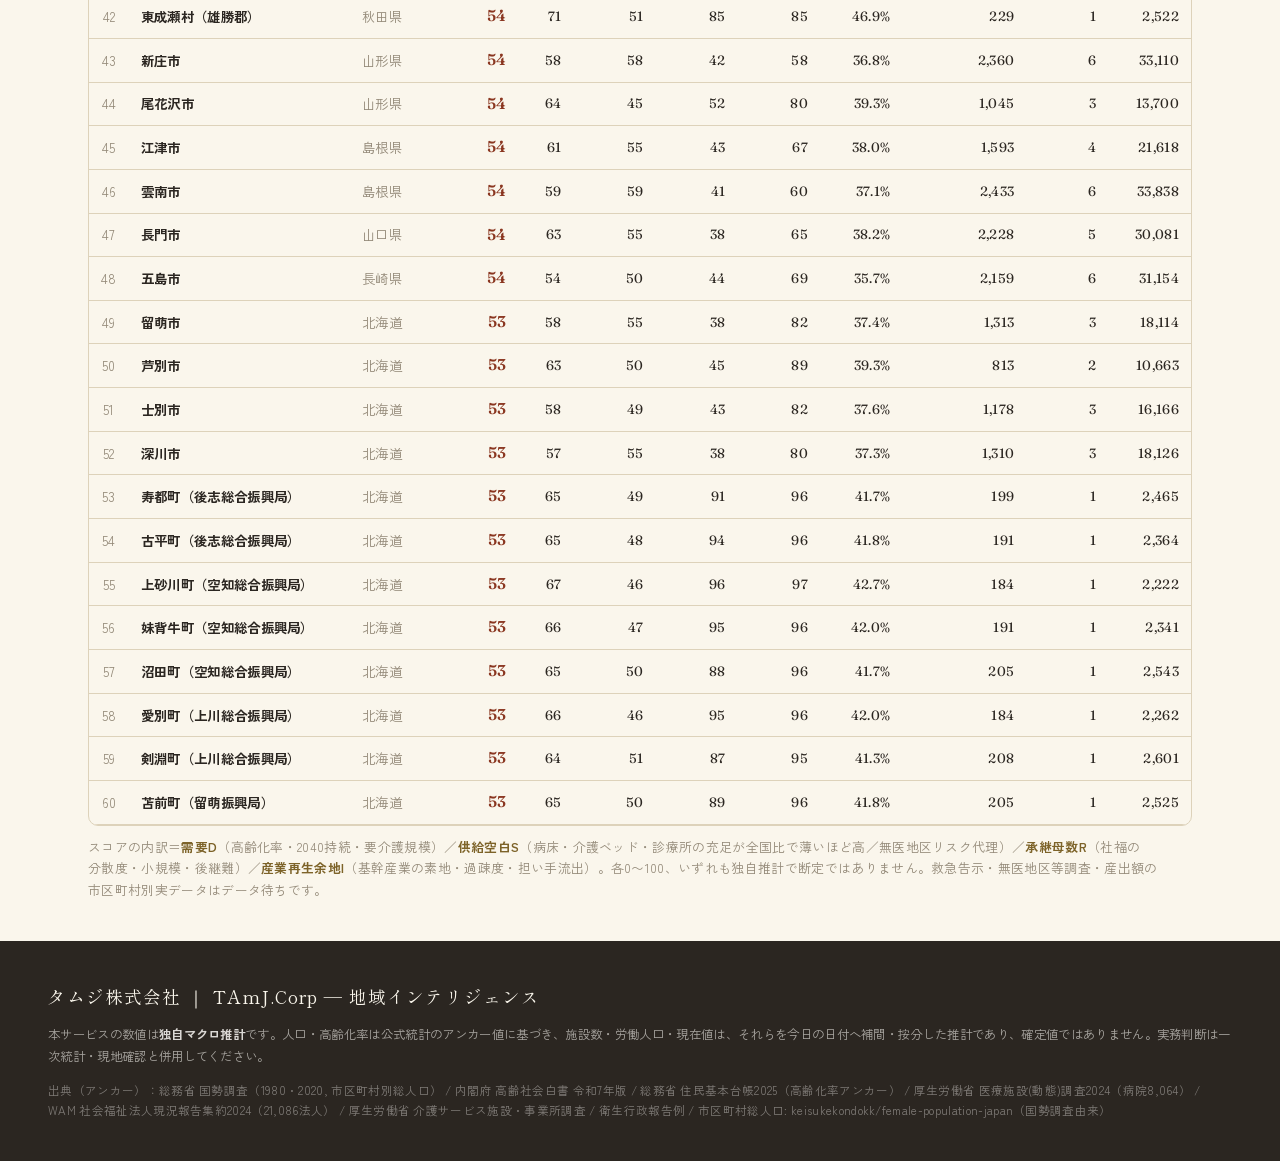
==== commit 259433e6: "style(header): ヘッダーの家紋ロゴ(img.lg)を全3ページから削除しbrandをテキストのみに" ====
--- a/data.html
+++ b/data.html
@@ -23,7 +23,7 @@
 
 <header class="site">
   <div class="bar">
-    <a class="brand" href="index.html" style="text-decoration:none;color:inherit"><img src="assets/img/logo.png?v=6" class="lg" alt="">team ONE<span class="en">Community Intelligence — for local welfare</span></a>
+    <a class="brand" href="index.html" style="text-decoration:none;color:inherit">team ONE<span class="en">Community Intelligence — for local welfare</span></a>
     <nav class="topnav">
       <a href="index.html">ホーム</a>
       <a href="data.html" class="on">地域データ</a>
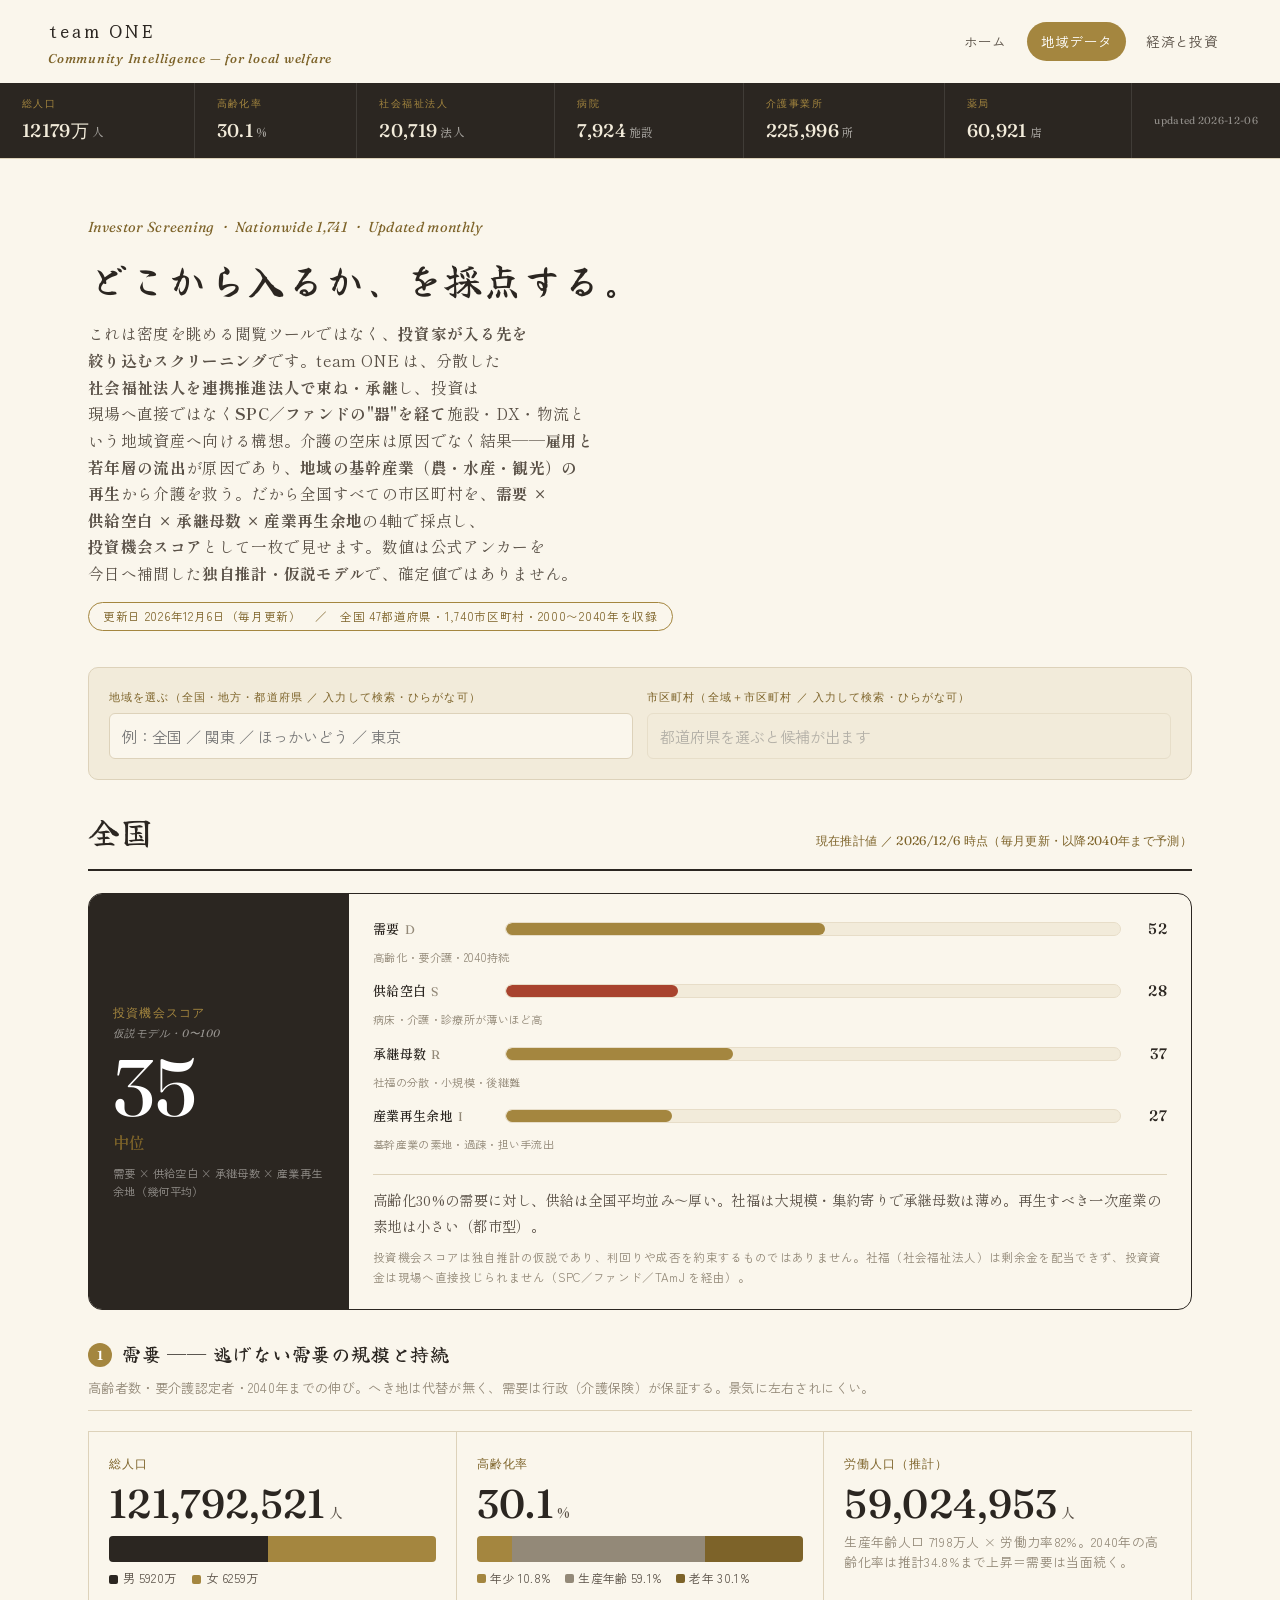
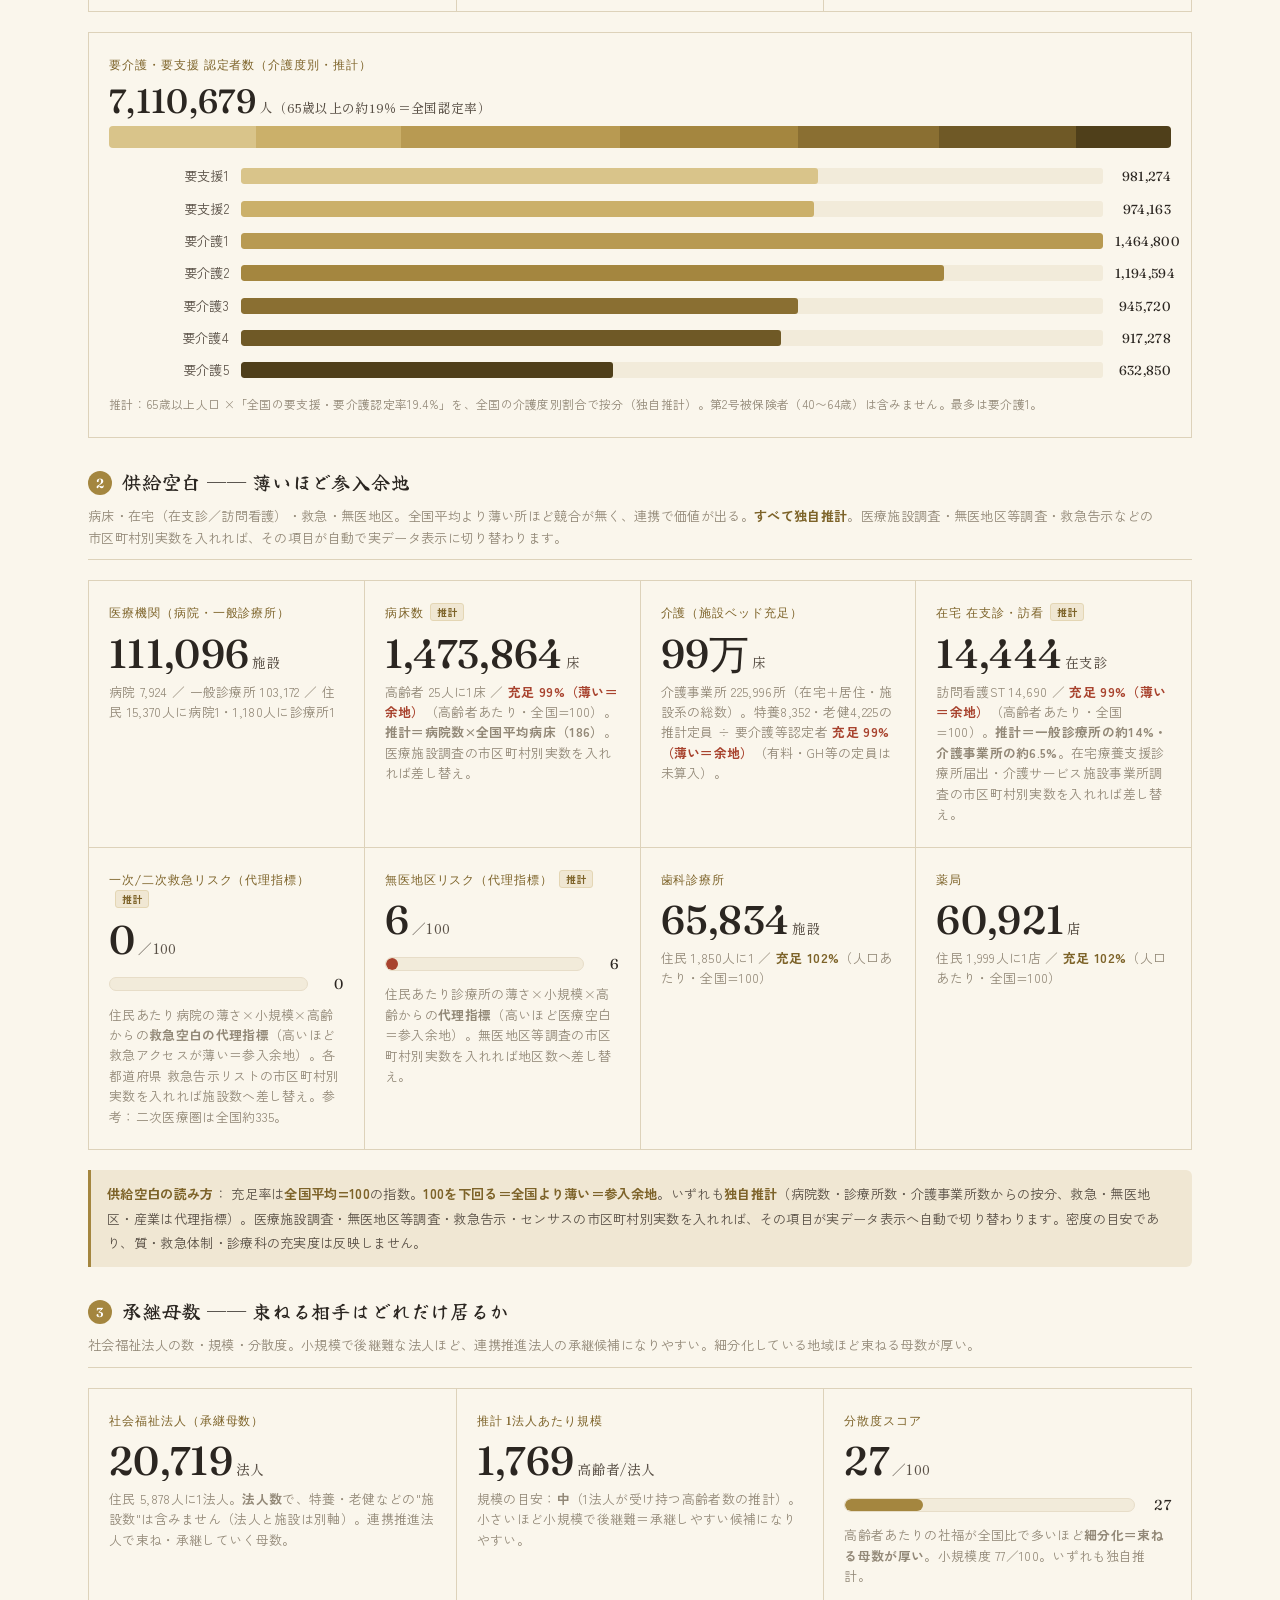
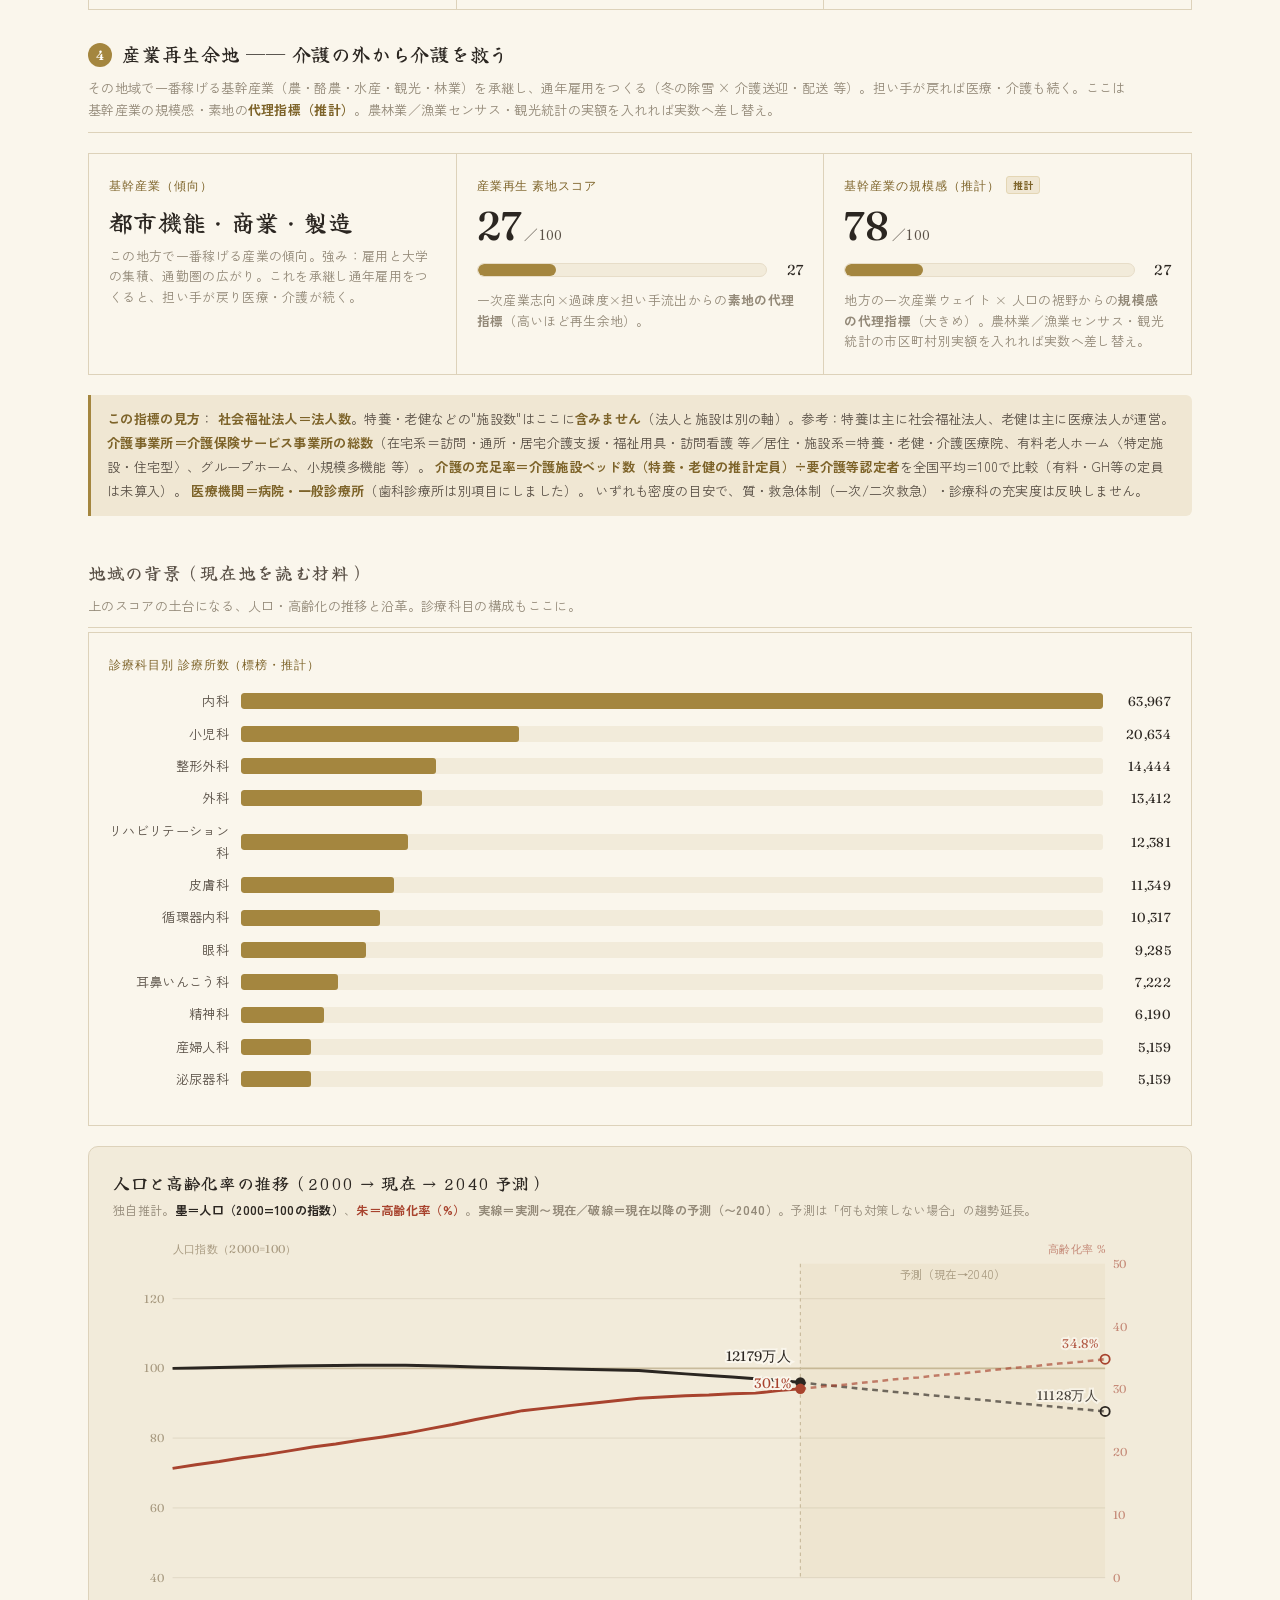
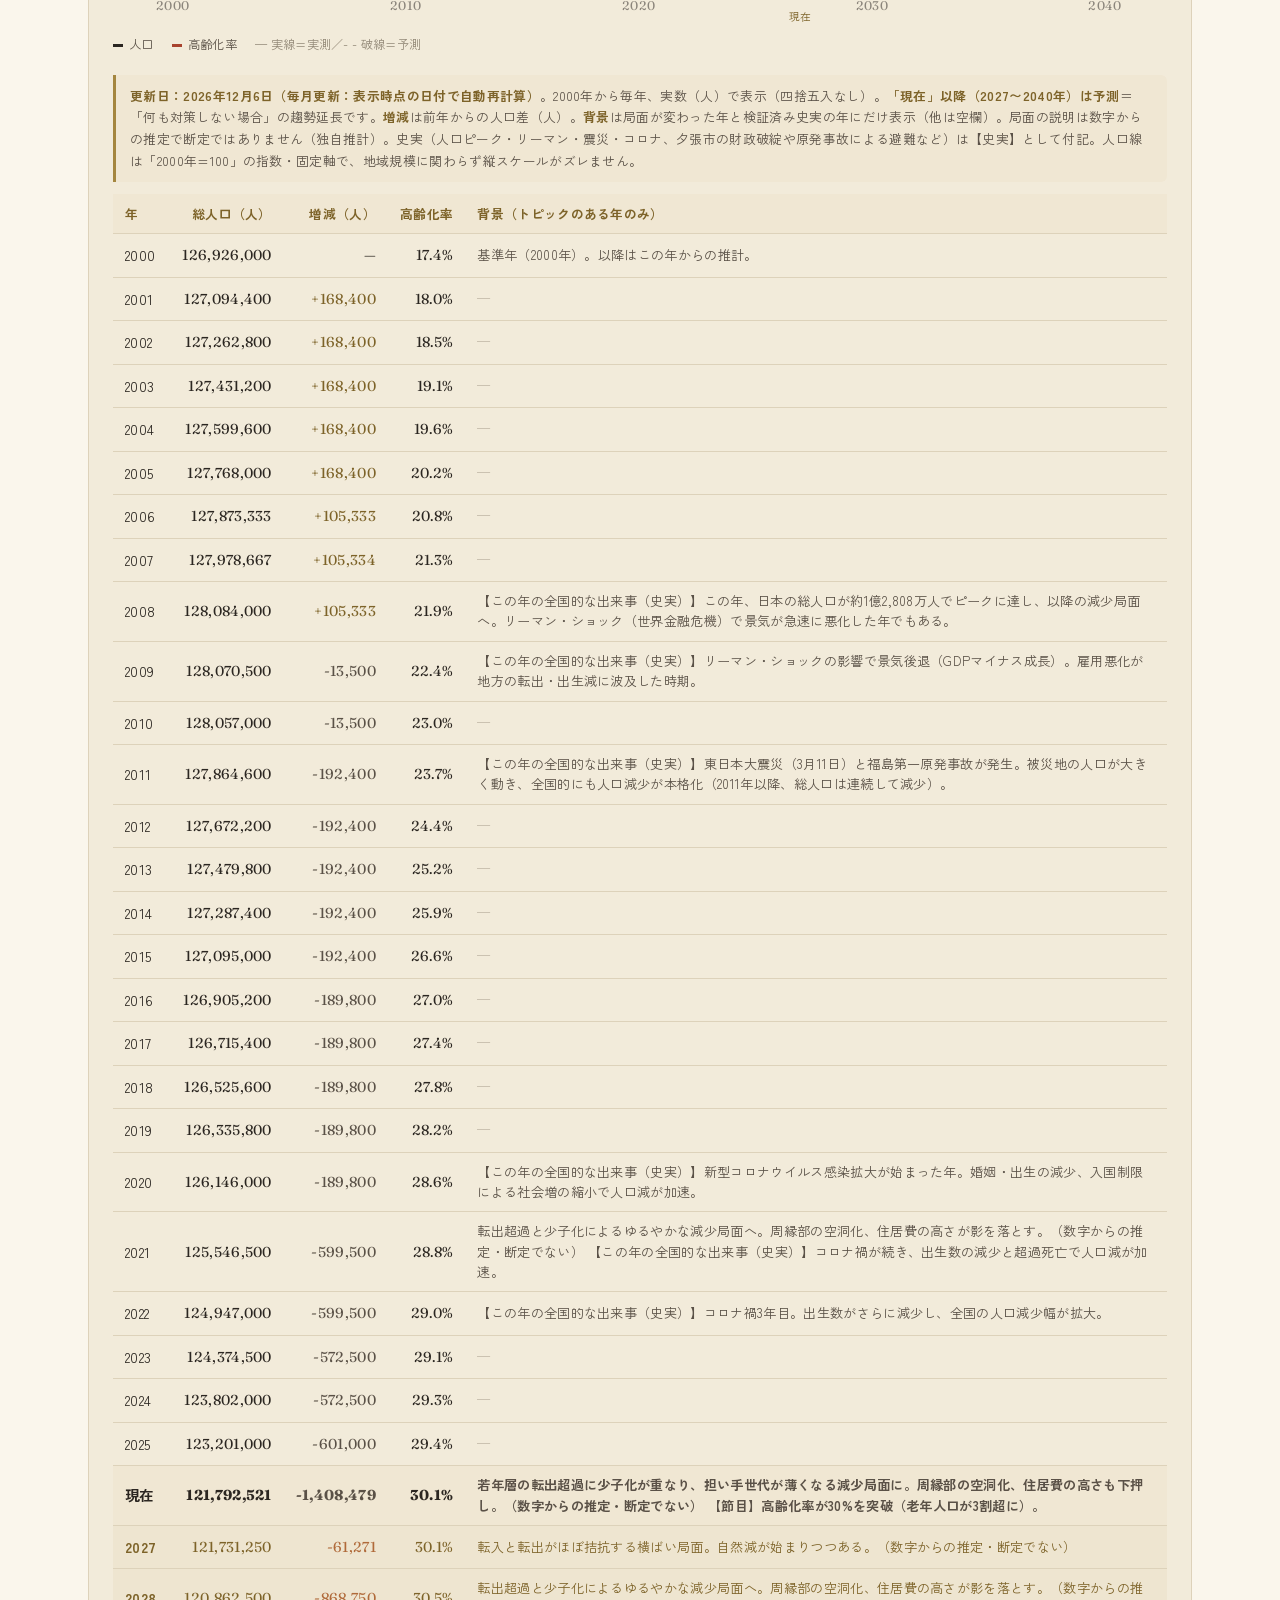
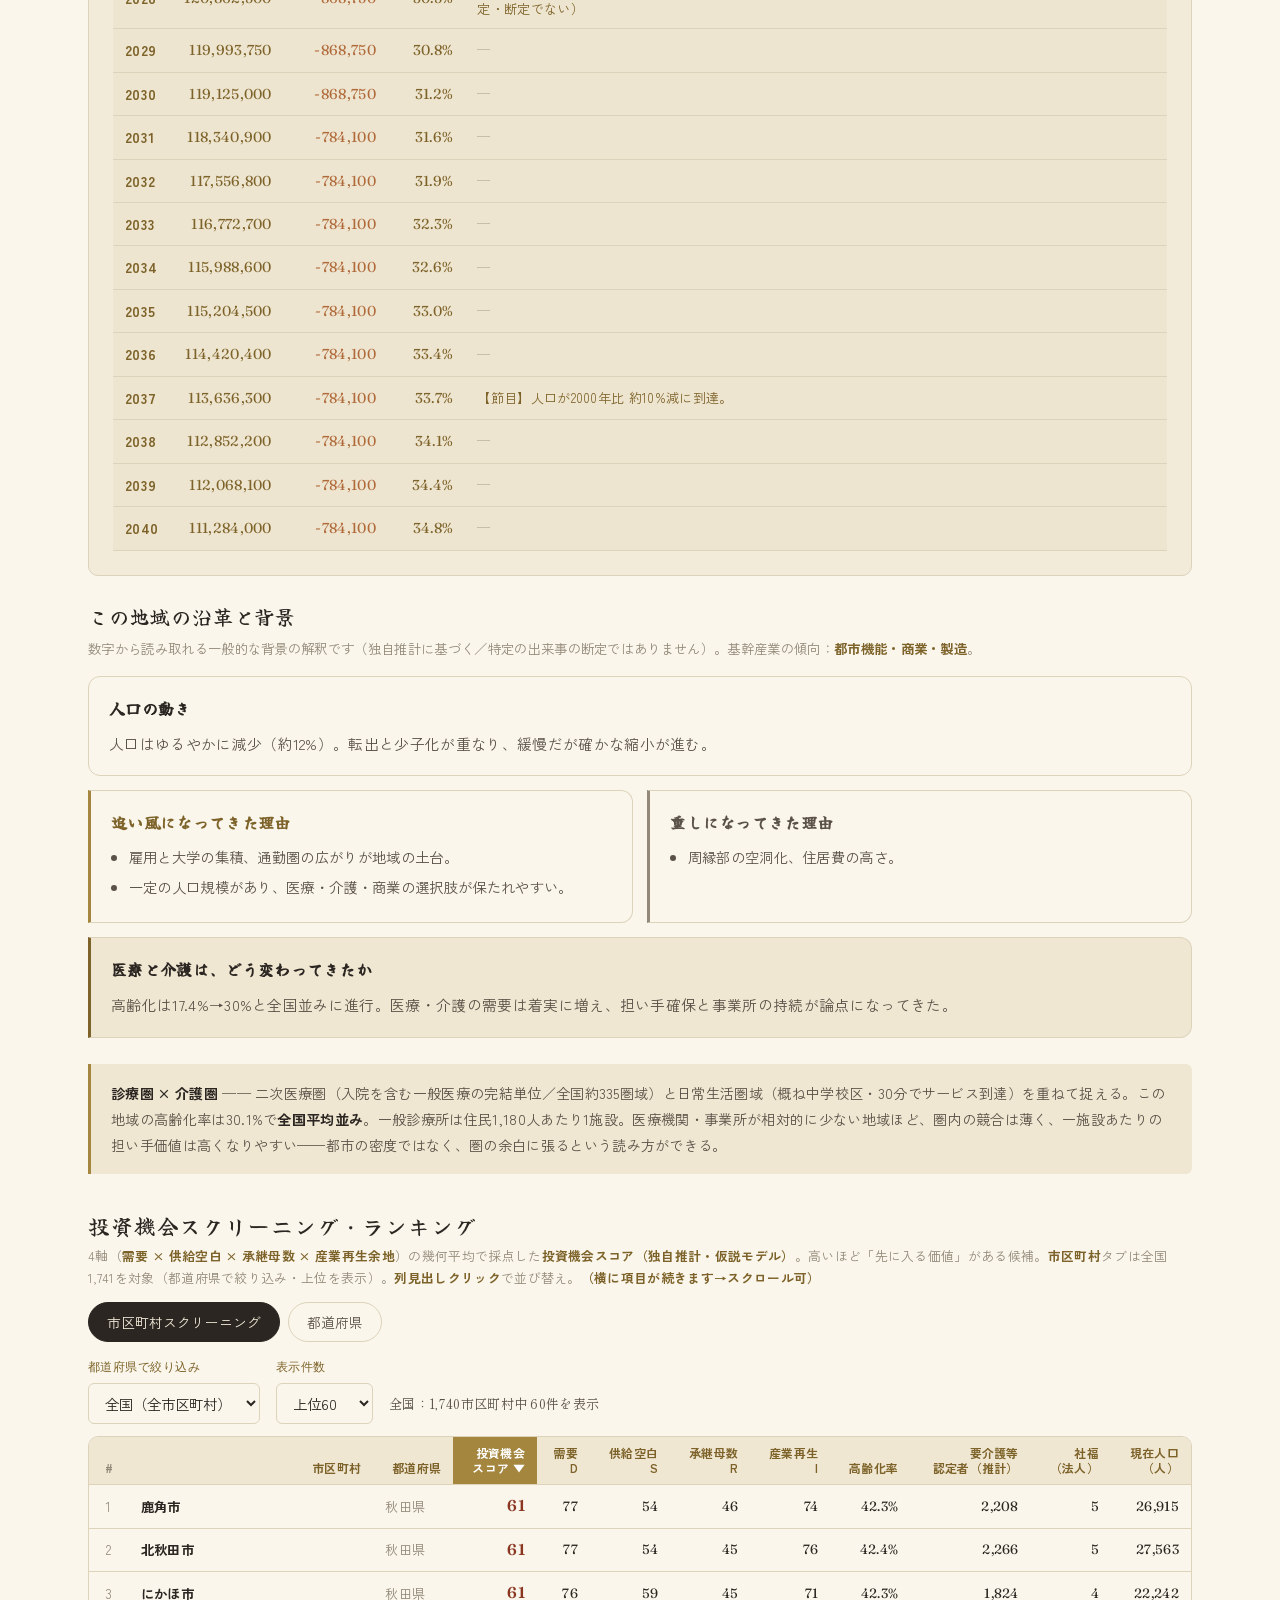
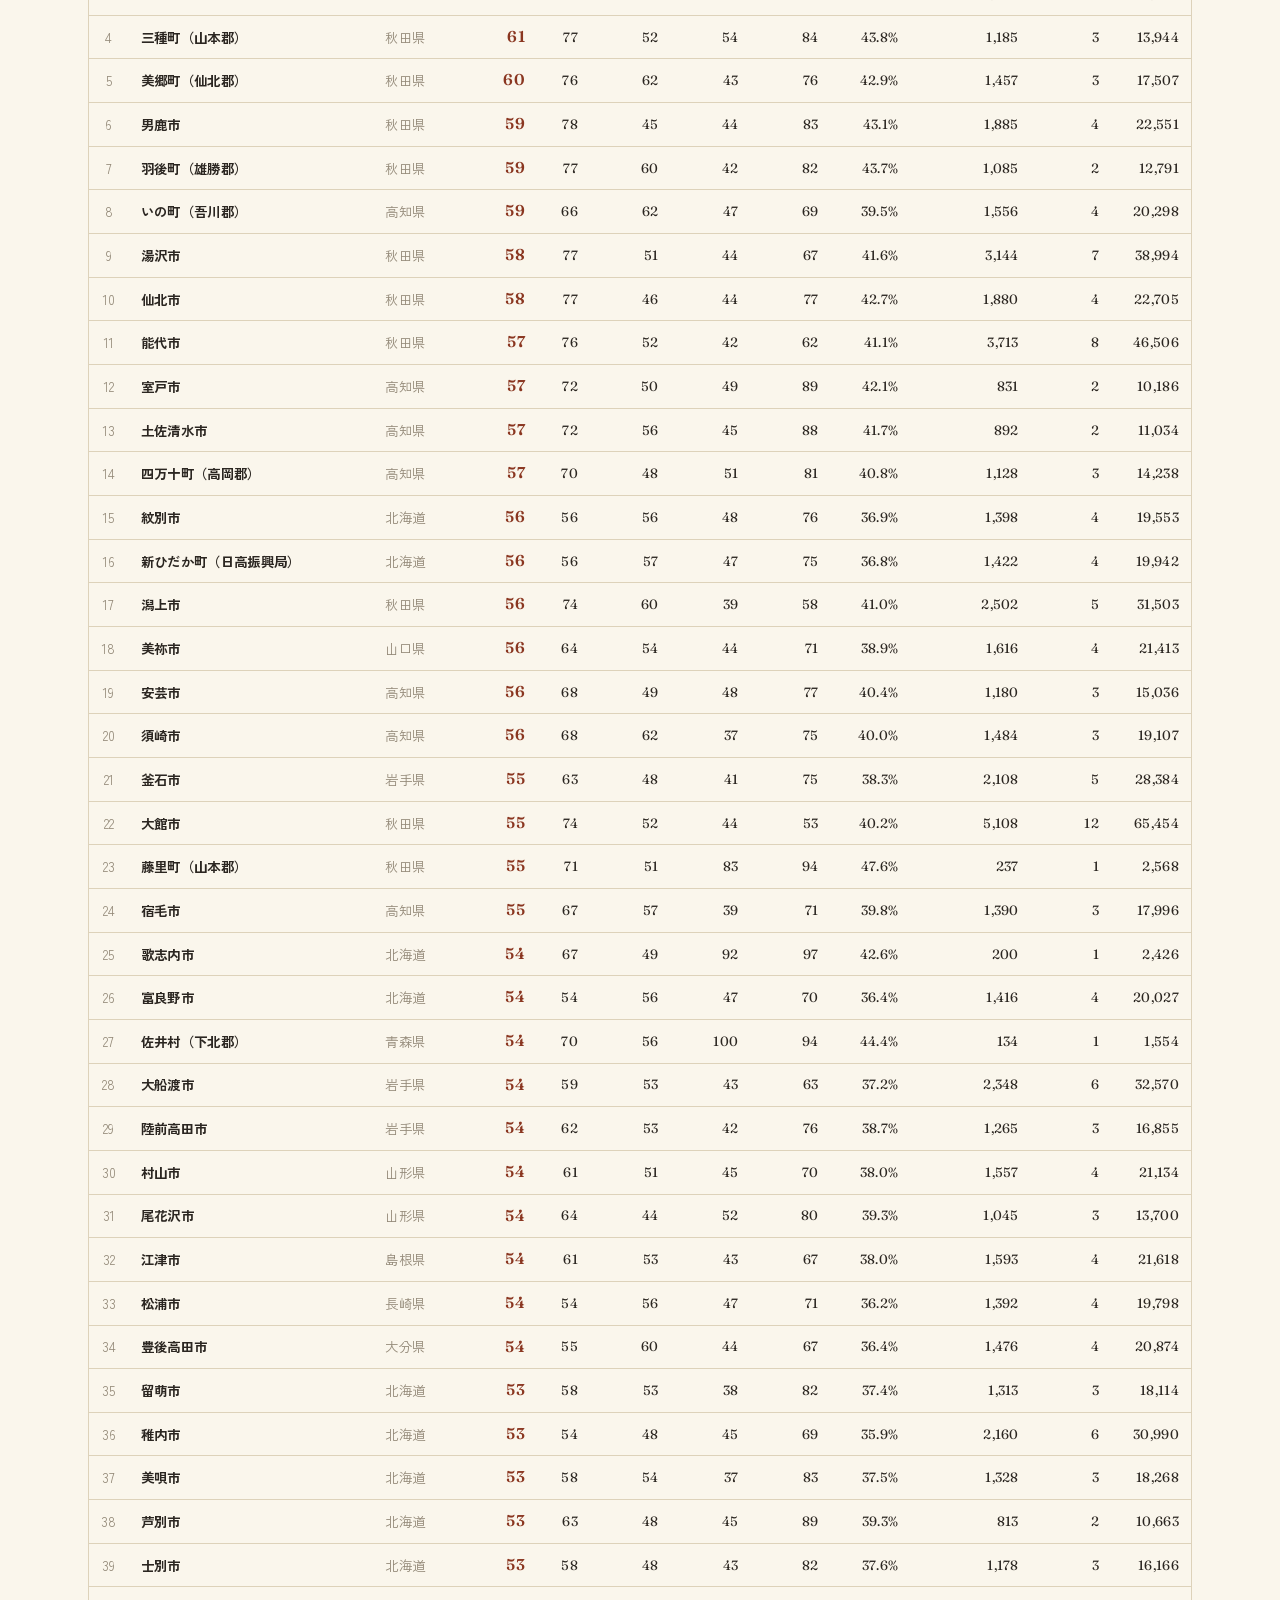
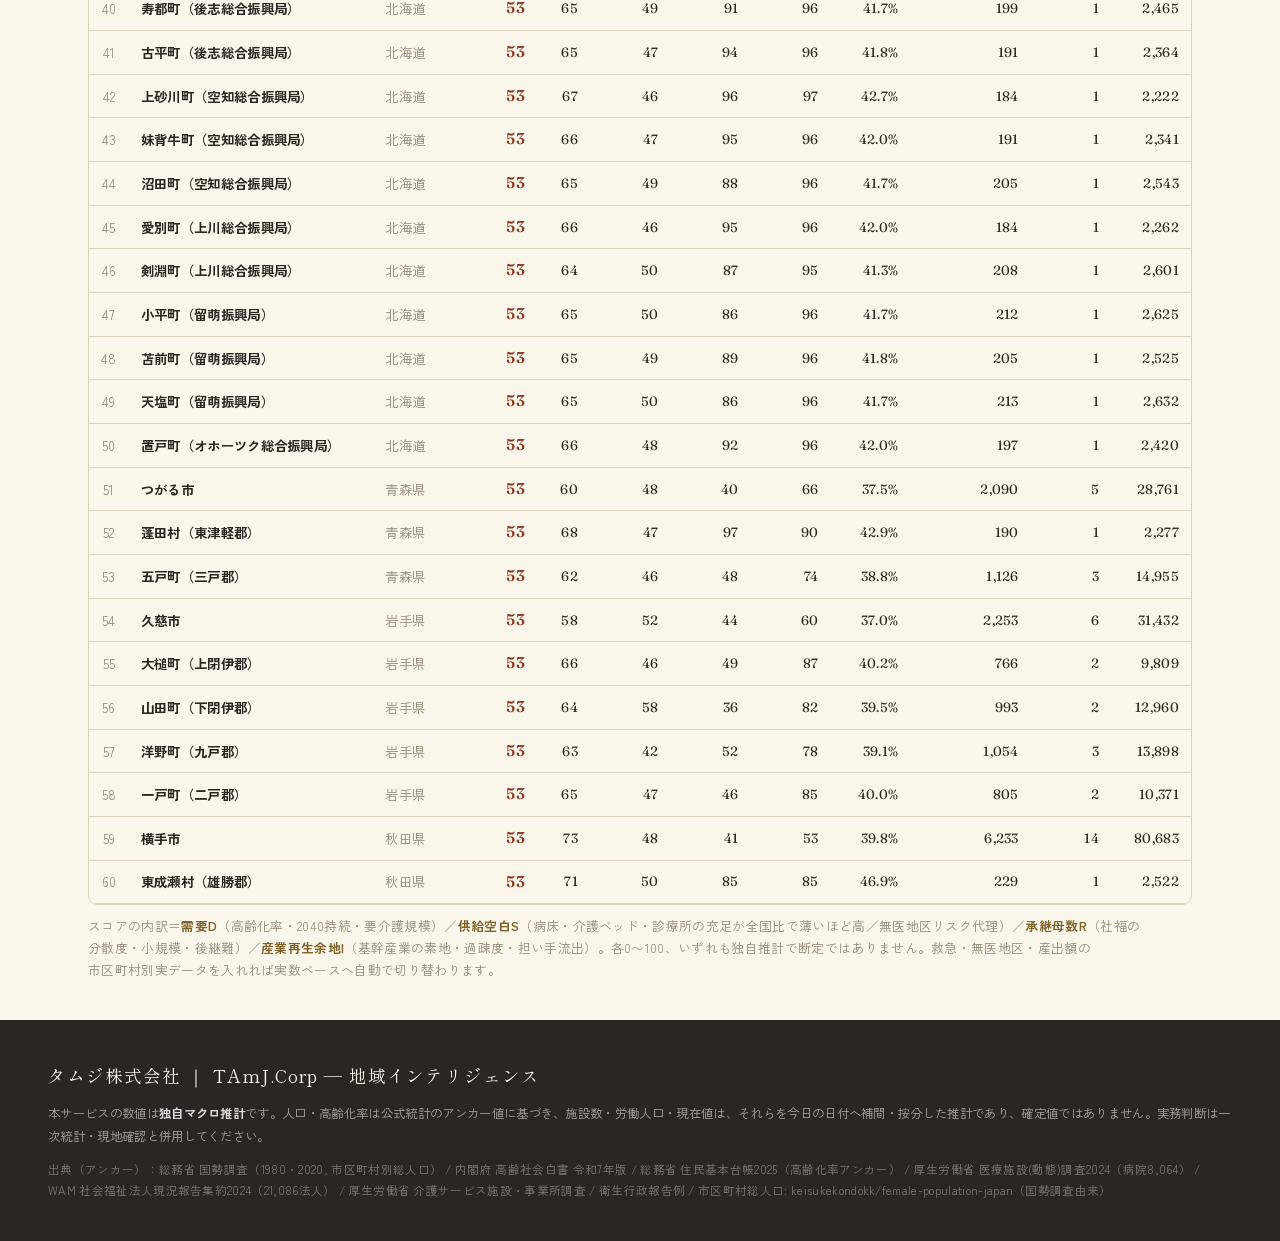
==== commit d34f7261: "feat(screening): データ待ちを撤去し全項目を独自推計で表示／救急=救急空白リスク(代理指標)・産業=基幹産業の規模感(推計)を新設／S軸に救急を常時反映(実データ時は施設数)／病床・在" ====
--- a/data.html
+++ b/data.html
@@ -78,7 +78,7 @@
       <!-- ③ 供給空白（参入余地） -->
       <section class="axis" id="ax-supply">
         <div class="axis-head"><span class="axis-tag">2</span><h3>供給空白 ── 薄いほど参入余地</h3>
-          <p class="axis-cap">病床・在宅（在支診／訪問看護）・救急・無医地区。全国平均より薄い所ほど競合が無く、連携で価値が出る。<b>病床・在宅は推計、救急・無医地区は公式データ待ち</b>（骨組みを先行し、市区町村別の実データが入り次第 差し替え）。</p></div>
+          <p class="axis-cap">病床・在宅（在支診／訪問看護）・救急・無医地区。全国平均より薄い所ほど競合が無く、連携で価値が出る。<b>すべて独自推計</b>。医療施設調査・無医地区等調査・救急告示などの市区町村別実数を入れれば、その項目が自動で実データ表示に切り替わります。</p></div>
         <div class="cards" id="cards-supply"></div>
         <div class="note2small" id="supplyNote"></div>
       </section>
@@ -93,7 +93,7 @@
       <!-- ⑤ 産業再生余地 -->
       <section class="axis" id="ax-industry">
         <div class="axis-head"><span class="axis-tag">4</span><h3>産業再生余地 ── 介護の外から介護を救う</h3>
-          <p class="axis-cap">その地域で一番稼げる基幹産業（農・酪農・水産・観光・林業）を承継し、通年雇用をつくる（冬の除雪 × 介護送迎・配送 等）。担い手が戻れば医療・介護も続く。<b>産出額など実額の市区町村別はデータ待ち</b>——ここは素地の代理指標。</p></div>
+          <p class="axis-cap">その地域で一番稼げる基幹産業（農・酪農・水産・観光・林業）を承継し、通年雇用をつくる（冬の除雪 × 介護送迎・配送 等）。担い手が戻れば医療・介護も続く。ここは基幹産業の規模感・素地の<b>代理指標（推計）</b>。農林業／漁業センサス・観光統計の実額を入れれば実数へ差し替え。</p></div>
         <div class="cards" id="cards-industry"></div>
       </section>
 
@@ -151,7 +151,7 @@
         <span class="rank-count" id="rankCount"></span>
       </div>
       <div class="rank-wrap"><table class="rtbl" id="mtbl"></table></div>
-      <p class="cap" style="margin-top:10px">スコアの内訳＝<b>需要D</b>（高齢化率・2040持続・要介護規模）／<b>供給空白S</b>（病床・介護ベッド・診療所の充足が全国比で薄いほど高／無医地区リスク代理）／<b>承継母数R</b>（社福の分散度・小規模・後継難）／<b>産業再生余地I</b>（基幹産業の素地・過疎度・担い手流出）。各0〜100、いずれも独自推計で断定ではありません。救急告示・無医地区等調査・産出額の市区町村別実データはデータ待ちです。</p>
+      <p class="cap" style="margin-top:10px">スコアの内訳＝<b>需要D</b>（高齢化率・2040持続・要介護規模）／<b>供給空白S</b>（病床・介護ベッド・診療所の充足が全国比で薄いほど高／無医地区リスク代理）／<b>承継母数R</b>（社福の分散度・小規模・後継難）／<b>産業再生余地I</b>（基幹産業の素地・過疎度・担い手流出）。各0〜100、いずれも独自推計で断定ではありません。救急・無医地区・産出額の市区町村別実データを入れれば実数ベースへ自動で切り替わります。</p>
     </div>
 
     <div id="tab-pref" hidden>
@@ -167,7 +167,7 @@
   <div class="src" id="sources"></div>
 </footer>
 
-<script src="js/engine.js?v=21"></script>
+<script src="js/engine.js?v=22"></script>
 <script>
 (function(){
   'use strict';
@@ -453,8 +453,7 @@
     // スコア用ミニゲージ（0〜100）
     var gauge=function(v,tone){ v=Math.max(0,Math.min(100,v)); var col=tone==='gap'?'var(--coral)':'var(--gold)';
       return '<div class="gg"><div class="gg-tr"><div class="gg-fl" style="width:'+v+'%;background:'+col+'"></div></div><div class="gg-vl num">'+v+'</div></div>'; };
-    var waiting='<span class="wait">データ待ち</span>';
-    // 出所バッジ：'real'=実データ / 'est'=推計 / 'wait'=データ待ち
+    // 出所バッジ：'real'=実データ / 'est'=推計
     var tag=function(s){ return s==='real'?'<span class="tg tg-r">実データ</span>'
                               : s==='wait'?'<span class="tg tg-w">データ待ち</span>'
                               : '<span class="tg tg-e">推計</span>'; };
@@ -476,15 +475,15 @@
     // ── ③ 供給空白 ──
     paintCards('cards-supply',[
       {lbl:'医療機関（病院・一般診療所）', big:MacroEngine.fmt(e.medTotal), unit:'施設', sub:'病院 '+MacroEngine.fmt(e.facilities.hospital)+' ／ 一般診療所 '+MacroEngine.fmt(e.facilities.clinic)+' ／ 住民 '+MacroEngine.fmt(e.per.hospital)+'人に病院1・'+MacroEngine.fmt(e.per.clinic)+'人に診療所1'},
-      {lbl:'病床数'+tag(sc.beds), big:MacroEngine.fmt(sg.beds), unit:'床', sub:'高齢者 '+MacroEngine.fmt(sg.bedsPerEld)+'人に1床 ／ '+fb(sg.bedsFill)+'（高齢者あたり・全国=100）。'+(sc.beds==='real'?'<b>医療施設調査の実数</b>。':'<b>推計＝病院数×全国平均病床（186）</b>。小規模自治体は過大に出やすく、市区町村別の実数（医療施設調査）は'+waiting+'。')},
+      {lbl:'病床数'+tag(sc.beds), big:MacroEngine.fmt(sg.beds), unit:'床', sub:'高齢者 '+MacroEngine.fmt(sg.bedsPerEld)+'人に1床 ／ '+fb(sg.bedsFill)+'（高齢者あたり・全国=100）。'+(sc.beds==='real'?'<b>医療施設調査の実数</b>。':'<b>推計＝病院数×全国平均病床（186）</b>。医療施設調査の市区町村別実数を入れれば差し替え。')},
       {lbl:'介護（施設ベッド充足）', big:MacroEngine.fmtMan(e.careBeds), unit:'床', sub:'介護事業所 '+MacroEngine.fmt(e.facilities.kaigo)+'所（在宅＋居住・施設系の総数）。特養'+MacroEngine.fmt(e.facilities.tokuyo)+'・老健'+MacroEngine.fmt(e.facilities.roken)+'の推計定員 ÷ 要介護等認定者 '+fb(e.fill.kaigoBed)+'（有料・GH等の定員は未算入）。'},
-      {lbl:'在宅 在支診・訪看'+tag(sc.zaishien==='real'&&sc.houkan==='real'?'real':(sc.zaishien==='real'||sc.houkan==='real'?'real':'est')), big:MacroEngine.fmt(sg.zaishien), unit:'在支診', sub:'訪問看護ST '+MacroEngine.fmt(sg.houkan)+' ／ '+fb(sg.zaishienFill)+'（高齢者あたり・全国=100）。'+((sc.zaishien==='real'||sc.houkan==='real')?'<b>届出・調査の実数</b>。':'<b>推計＝一般診療所の約14%・介護事業所の約6.5%</b>。市区町村別の実数（在宅療養支援診療所届出・介護サービス施設事業所調査）は'+waiting+'。')},
+      {lbl:'在宅 在支診・訪看'+tag((sc.zaishien==='real'||sc.houkan==='real')?'real':'est'), big:MacroEngine.fmt(sg.zaishien), unit:'在支診', sub:'訪問看護ST '+MacroEngine.fmt(sg.houkan)+' ／ '+fb(sg.zaishienFill)+'（高齢者あたり・全国=100）。'+((sc.zaishien==='real'||sc.houkan==='real')?'<b>届出・調査の実数</b>。':'<b>推計＝一般診療所の約14%・介護事業所の約6.5%</b>。在宅療養支援診療所届出・介護サービス施設事業所調査の市区町村別実数を入れれば差し替え。')},
       (sg.erReal
         ? {lbl:'一次/二次救急'+tag('real'), big:MacroEngine.fmt((sg.er2||0)+(sg.er3||0)), unit:'施設', sub:'二次救急（告示）'+MacroEngine.fmt(sg.er2||0)+' ／ 救命救急センター '+MacroEngine.fmt(sg.er3||0)+'。<b>各都道府県 救急告示リストの実数</b>（施設所在地で市区町村へ割付）。少ないほど救急空白＝参入余地。'}
-        : {lbl:'一次/二次救急'+tag('wait'), big:'—', unit:'', sub:'救急告示・救命救急センターの<b>市区町村別</b>は'+waiting+'（各都道府県の救急告示リストを施設所在地で割付予定）。参考：入院を含む一般医療の完結単位＝二次医療圏は全国約335。'}),
+        : {lbl:'一次/二次救急リスク（代理指標）'+tag('est'), big:sg.erRisk, unit:'／100', html:gauge(sg.erRisk,'gap'), sub:'住民あたり病院の薄さ×小規模×高齢からの<b>救急空白の代理指標</b>（高いほど救急アクセスが薄い＝参入余地）。各都道府県 救急告示リストの市区町村別実数を入れれば施設数へ差し替え。参考：二次医療圏は全国約335。'}),
       (sg.muiReal
         ? {lbl:'無医地区'+tag('real'), big:MacroEngine.fmt(sg.mui||0), unit:'地区', html:gauge(sg.muiRisk,'gap'), sub:'無医地区 '+MacroEngine.fmt(sg.mui||0)+' ／ 準無医地区 '+MacroEngine.fmt(sg.junmui||0)+'（<b>無医地区等調査の実数</b>）。リスク '+sg.muiRisk+'／100（地区の有無・数から構成）。地区が有る＝医療空白＝参入余地。'}
-        : {lbl:'無医地区リスク（代理指標）'+tag('est'), big:sg.muiRisk, unit:'／100', html:gauge(sg.muiRisk,'gap'), sub:'住民あたり診療所の薄さ×小規模×高齢からの<b>代理指標</b>（高いほど医療空白＝参入余地）。公式の「無医地区等調査」の市区町村別は'+waiting+'。'}),
+        : {lbl:'無医地区リスク（代理指標）'+tag('est'), big:sg.muiRisk, unit:'／100', html:gauge(sg.muiRisk,'gap'), sub:'住民あたり診療所の薄さ×小規模×高齢からの<b>代理指標</b>（高いほど医療空白＝参入余地）。無医地区等調査の市区町村別実数を入れれば地区数へ差し替え。'}),
       {lbl:'歯科診療所', big:MacroEngine.fmt(e.facilities.dental), unit:'施設', sub:'住民 '+MacroEngine.fmt(e.per.dental)+'人に1 ／ '+fb(e.fill.dental)+'（人口あたり・全国=100）'},
       {lbl:'薬局', big:MacroEngine.fmt(e.facilities.pharmacy), unit:'店', sub:'住民 '+MacroEngine.fmt(e.per.pharmacy)+'人に1店 ／ '+fb(e.fill.pharmacy)+'（人口あたり・全国=100）'},
     ]);
@@ -502,7 +501,7 @@
       {lbl:'産業再生 素地スコア'+(ip.real?tag('real'):''), big:ip.score, unit:'／100', html:gauge(ip.score), sub:(ip.real?'<b>実額（産出額・漁業・観光）ベース</b>×過疎度・担い手流出で算出（高いほど再生余地）。':'一次産業志向×過疎度×担い手流出からの<b>素地の代理指標</b>（高いほど再生余地）。')},
       (ip.real
         ? {lbl:'実額（産出額・漁業・観光）'+tag('real'), big:MacroEngine.fmt((ip.agri||0)+(ip.fishery||0)), unit:'百万円', sub:'農業産出額 '+MacroEngine.fmt(ip.agri||0)+' ／ 漁業 '+MacroEngine.fmt(ip.fishery||0)+'（百万円）／ 延べ宿泊 '+MacroEngine.fmt(ip.tourism||0)+'（千人泊）。<b>センサス・観光統計の実額</b>。素地スコアは実額ベースで算出。'}
-        : {lbl:'実額（産出額・漁業・観光）'+tag('wait'), big:'—', unit:'', sub:'農業産出額・漁業・延べ宿泊者数の<b>市区町村別実額</b>は'+waiting+'（農林業／漁業センサス・観光統計を取り込み予定）。CSVがあれば即差し替え。'}),
+        : {lbl:'基幹産業の規模感（推計）'+tag('est'), big:ip.sizeIdx, unit:'／100', html:gauge(ip.score), sub:'地方の一次産業ウェイト × 人口の裾野からの<b>規模感の代理指標</b>（'+ip.sizeBucket+'）。農林業／漁業センサス・観光統計の市区町村別実額を入れれば実数へ差し替え。'}),
     ]);
 
     // 診療科目
@@ -570,9 +569,9 @@
     var el=document.getElementById('supplyNote'); if(!el) return;
     var base='<b>供給空白の読み方</b>： 充足率は<b>全国平均=100</b>の指数。<b>100を下回る＝全国より薄い＝参入余地</b>。';
     if(META.hasReal){
-      el.innerHTML=base+'各カードの<span class="tg tg-r">実データ</span>は公式統計（医療施設調査・無医地区等調査・救急告示・センサス）の実数、<span class="tg tg-e">推計</span>は按分推計、<span class="tg tg-w">データ待ち</span>は未取込です。密度の目安であり、質・診療科の充実度は反映しません。';
+      el.innerHTML=base+'各カードの<span class="tg tg-r">実データ</span>は公式統計（医療施設調査・無医地区等調査・救急告示・センサス）の実数、<span class="tg tg-e">推計</span>は按分・代理指標です。密度の目安であり、質・診療科の充実度は反映しません。';
     } else {
-      el.innerHTML=base+'<b>病床・在宅（在支診／訪看）は独自推計</b>（病院数・診療所数・介護事業所数からの按分）で、<b>一次/二次救急・無医地区の市区町村別は公式データ待ち</b>です（骨組みを先に置き、実データが入り次第 差し替え）。密度の目安であり、質・救急体制・診療科の充実度は反映しません。';
+      el.innerHTML=base+'いずれも<b>独自推計</b>（病院数・診療所数・介護事業所数からの按分、救急・無医地区・産業は代理指標）。医療施設調査・無医地区等調査・救急告示・センサスの市区町村別実数を入れれば、その項目が実データ表示へ自動で切り替わります。密度の目安であり、質・救急体制・診療科の充実度は反映しません。';
     }
   }
 
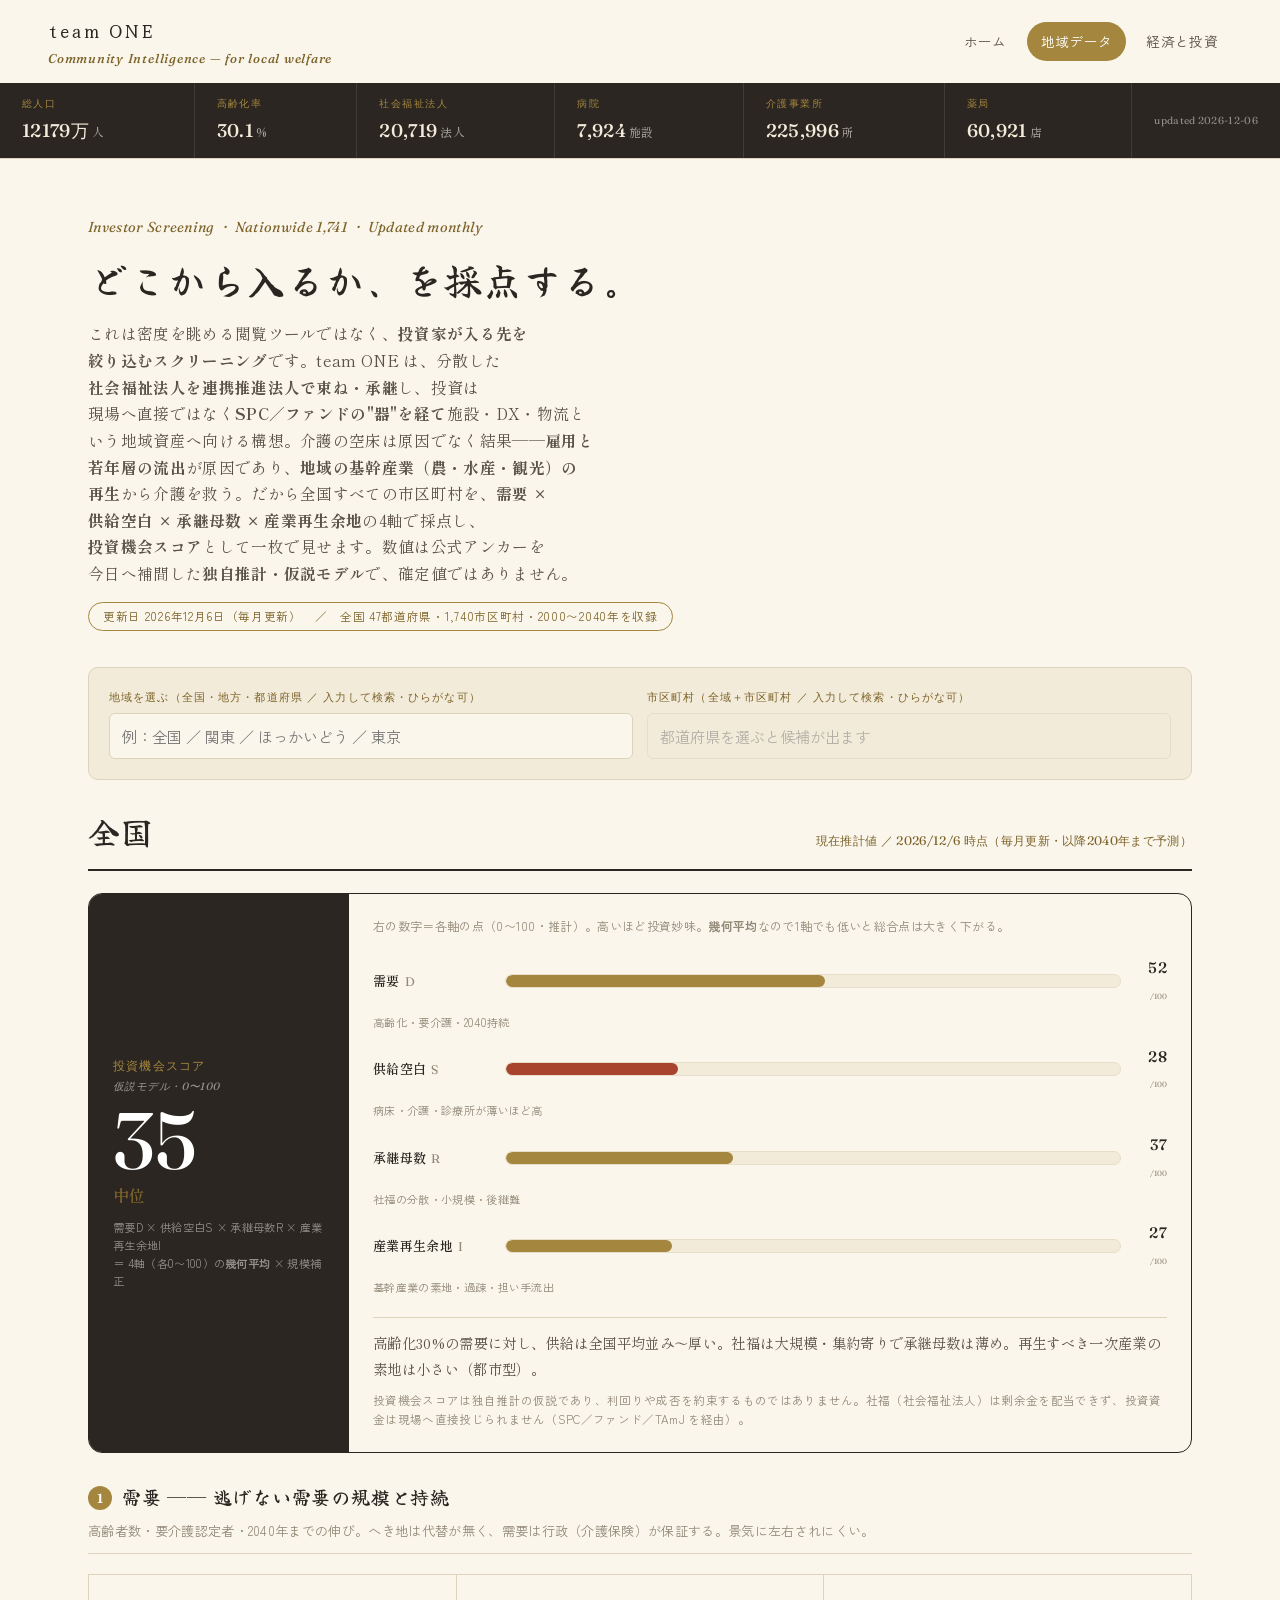
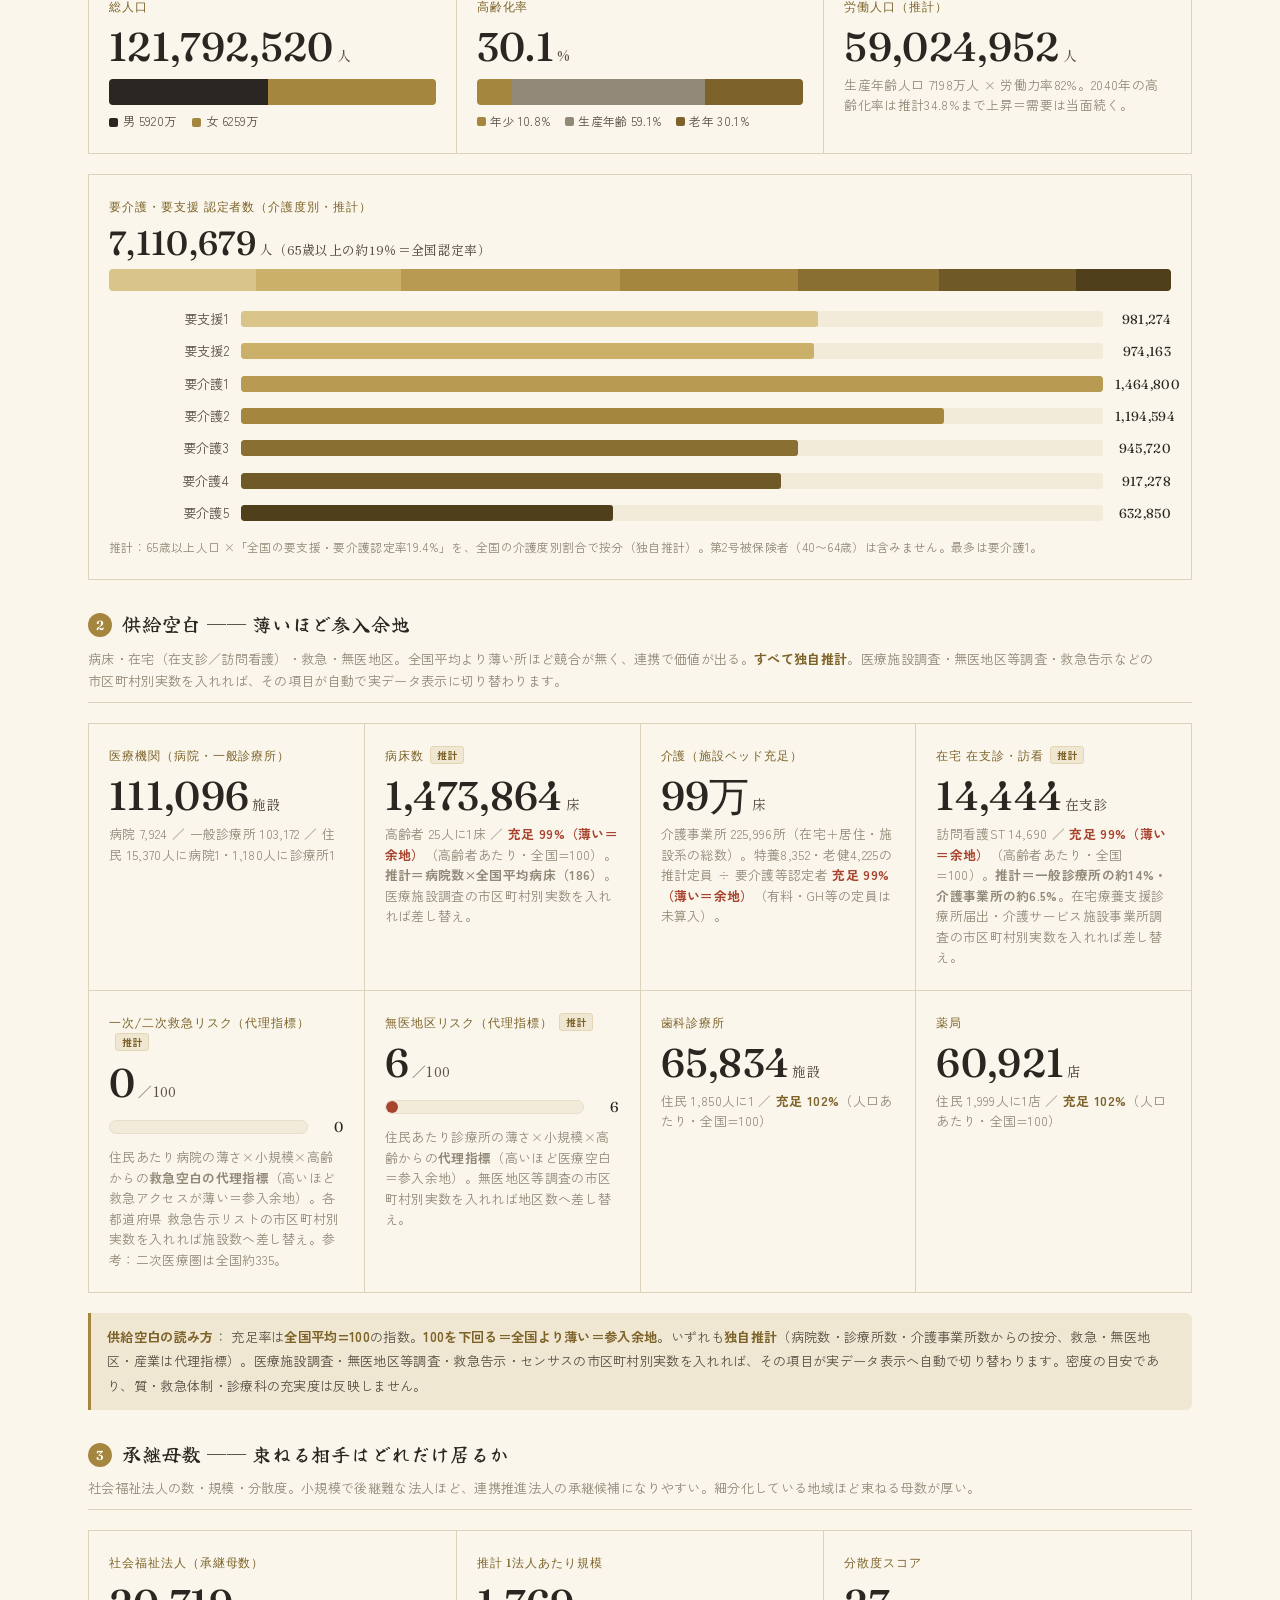
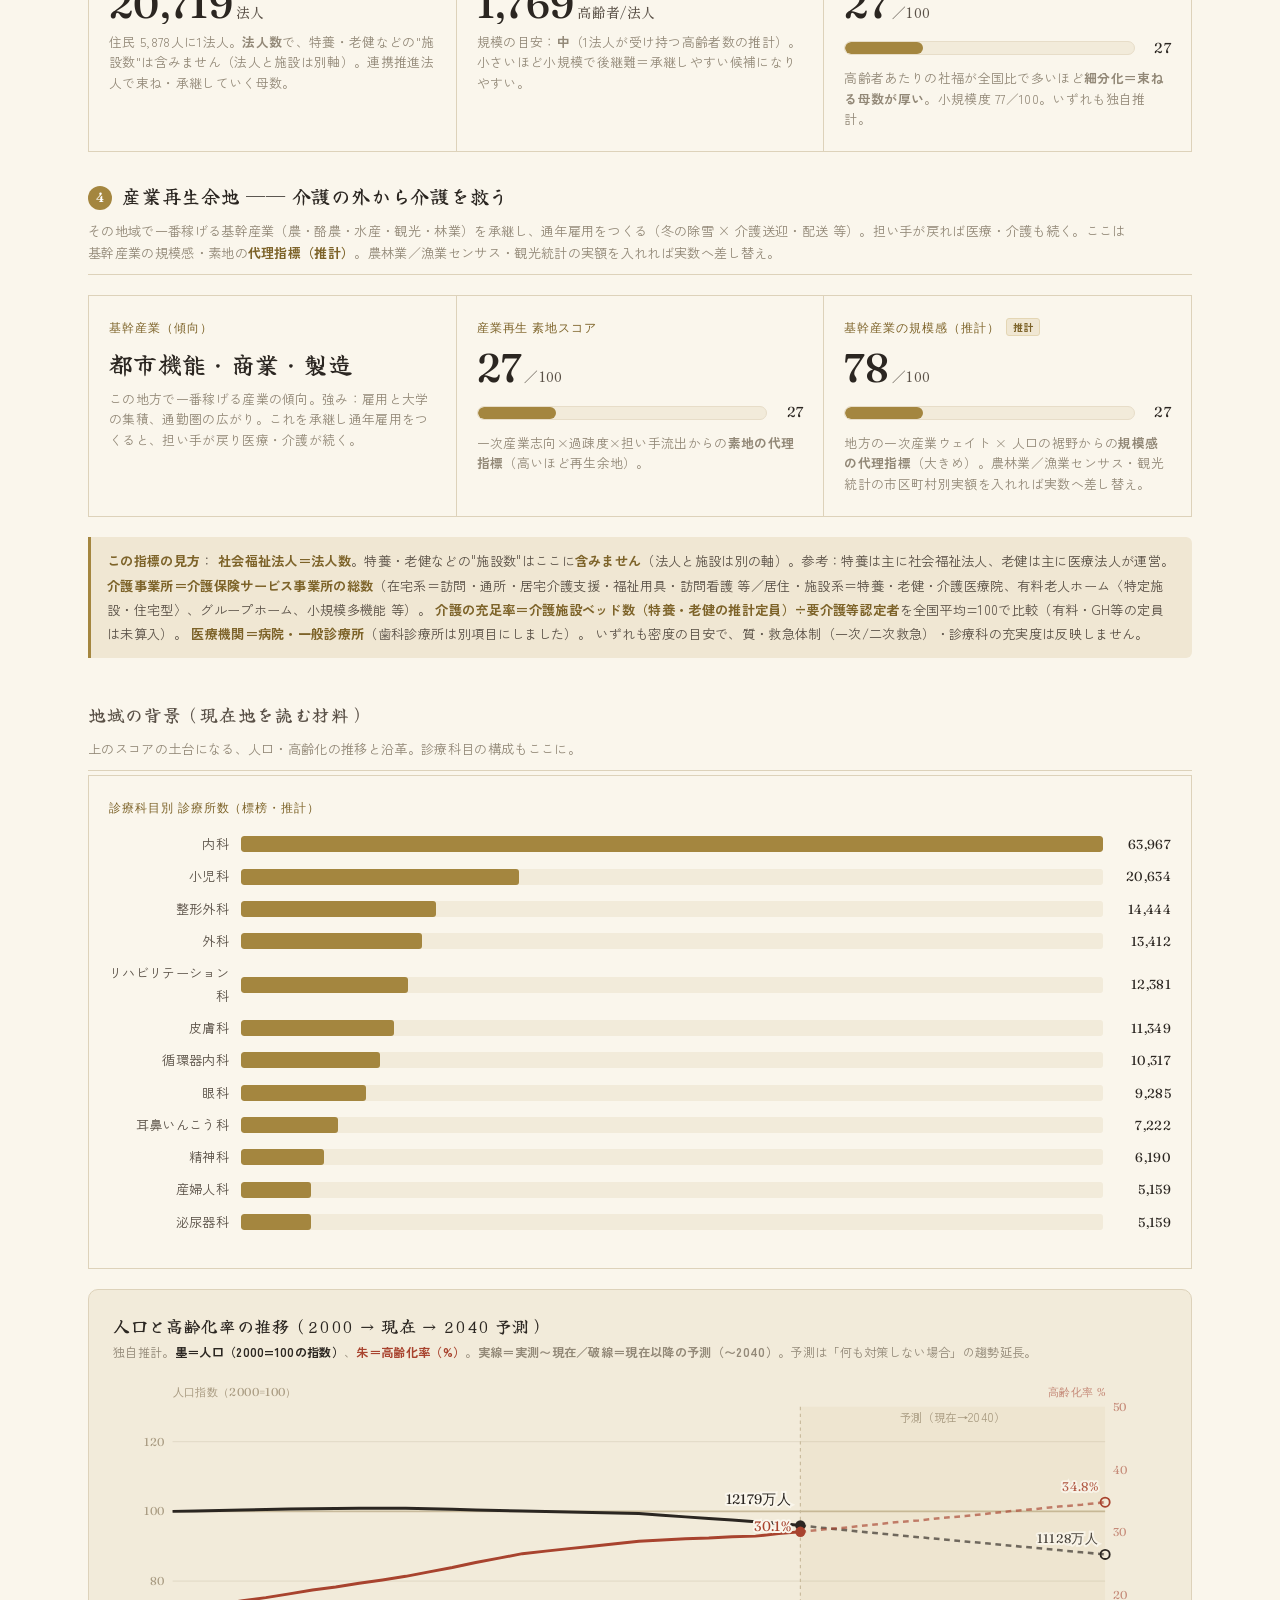
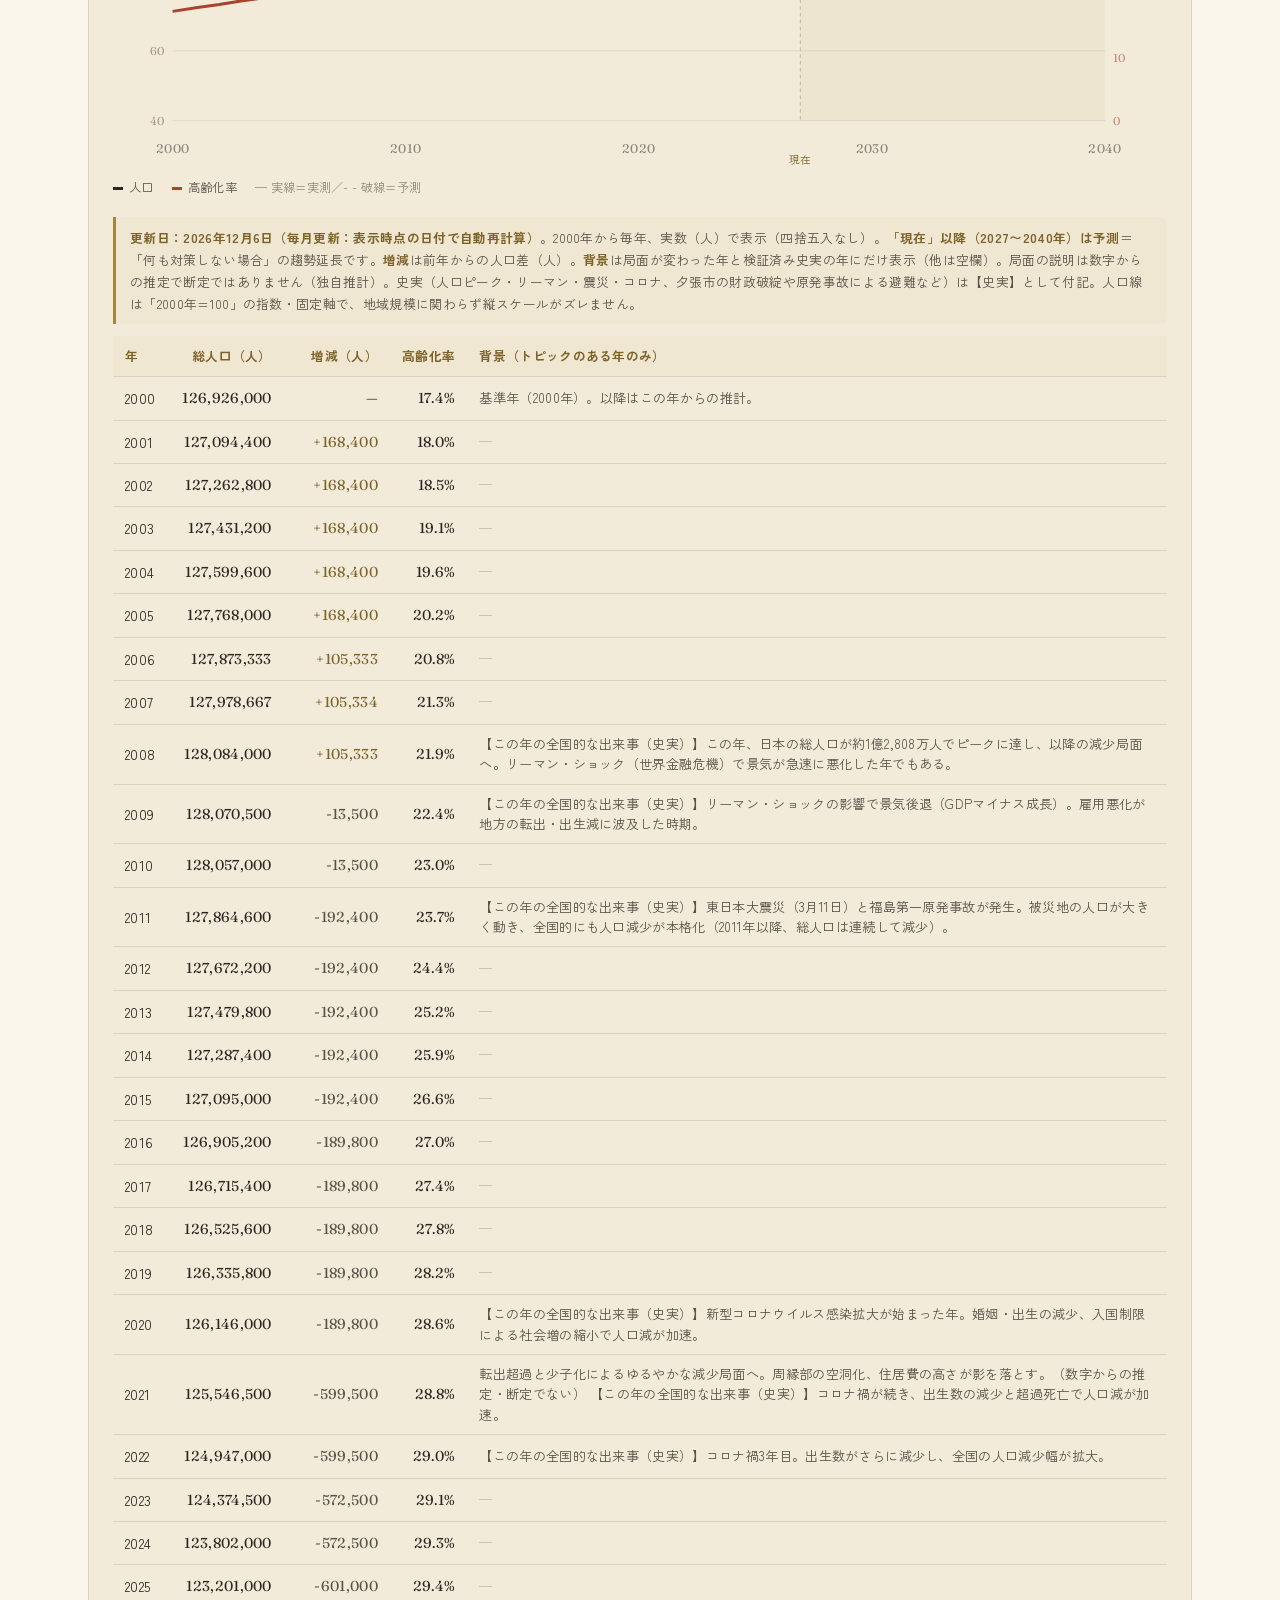
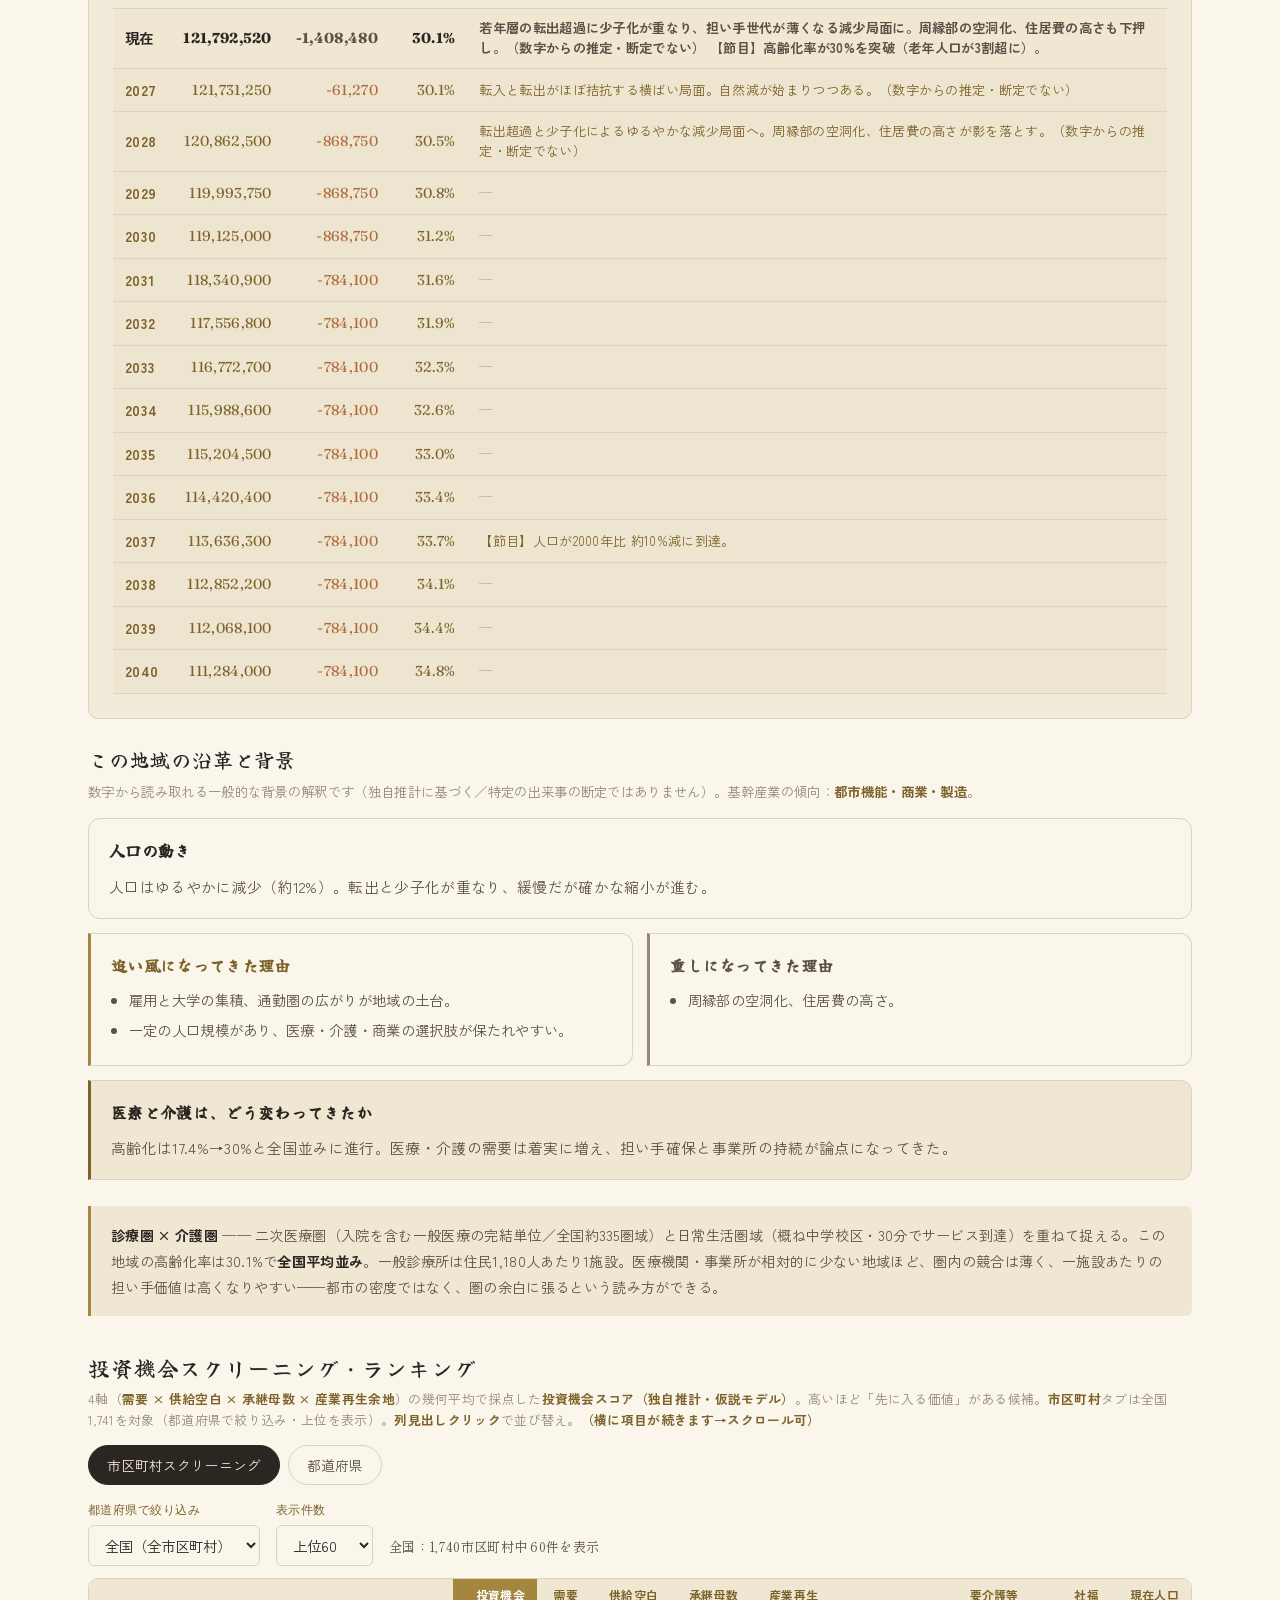
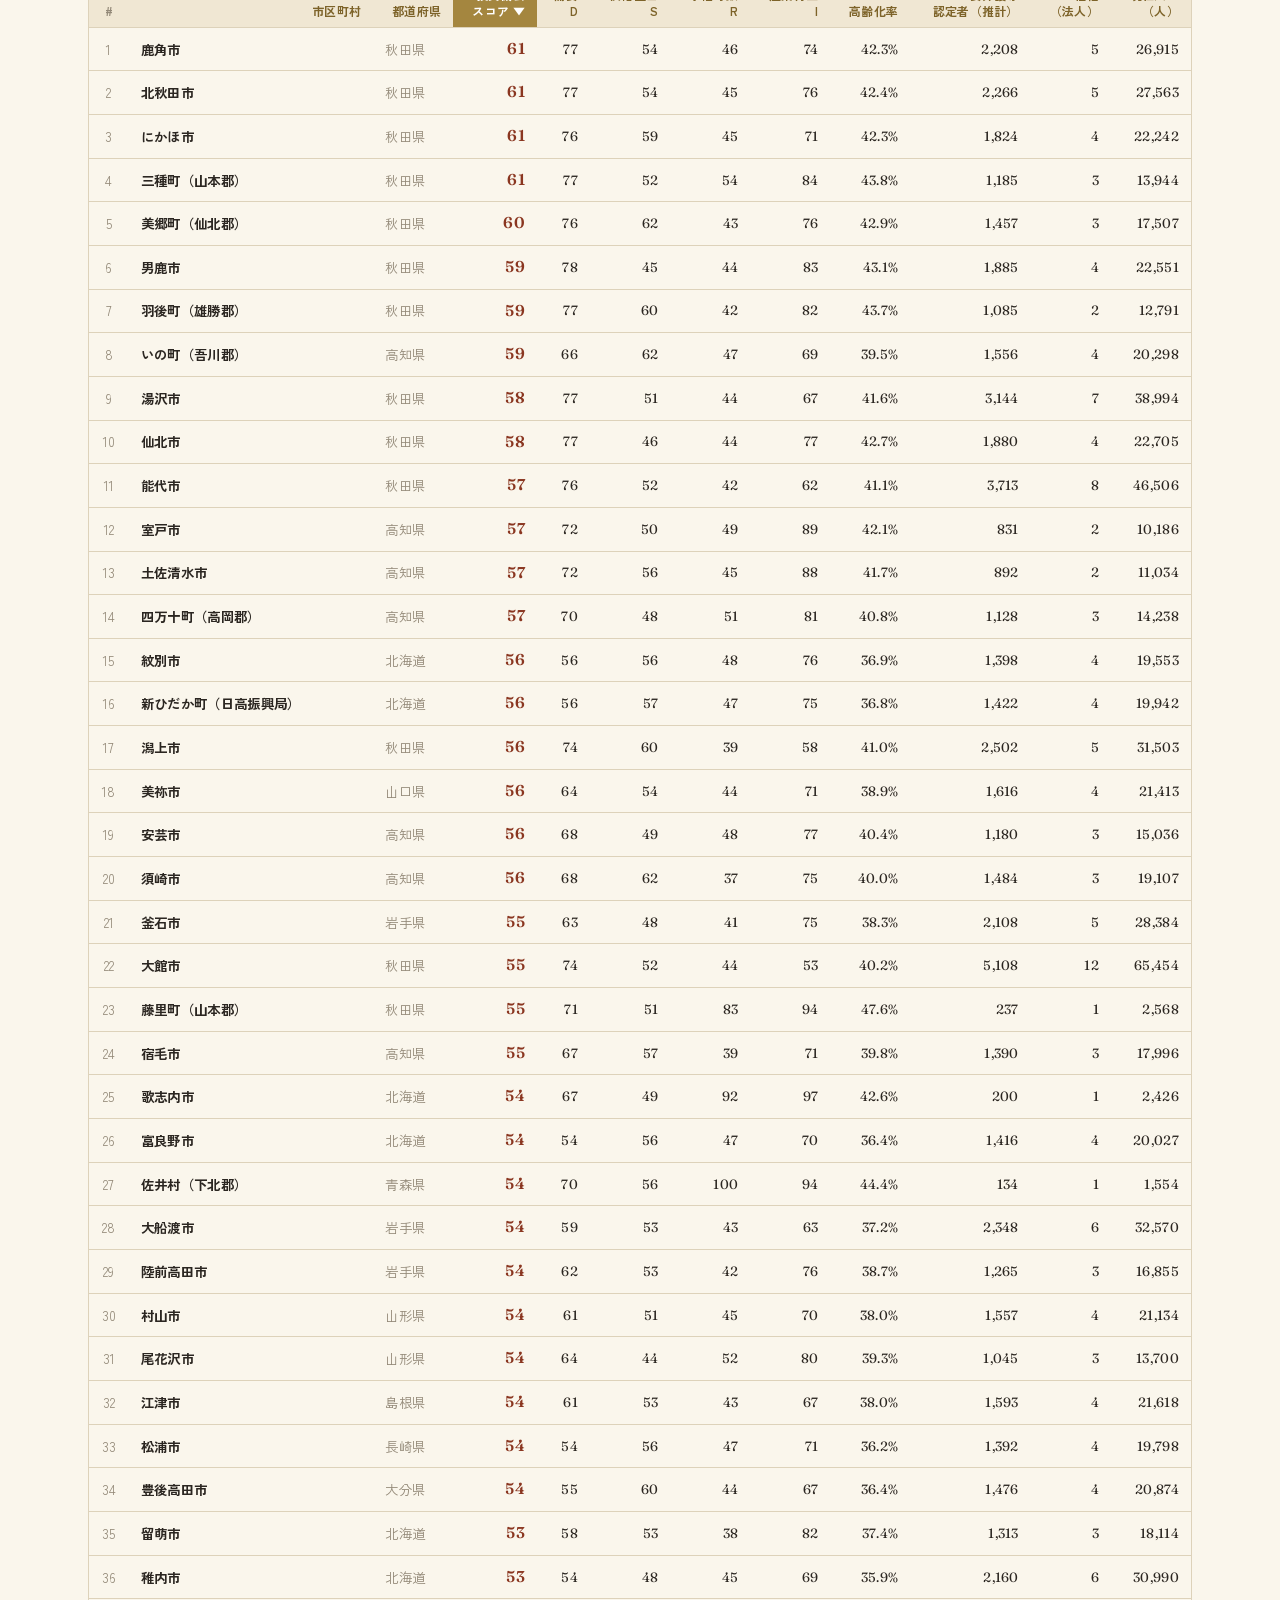
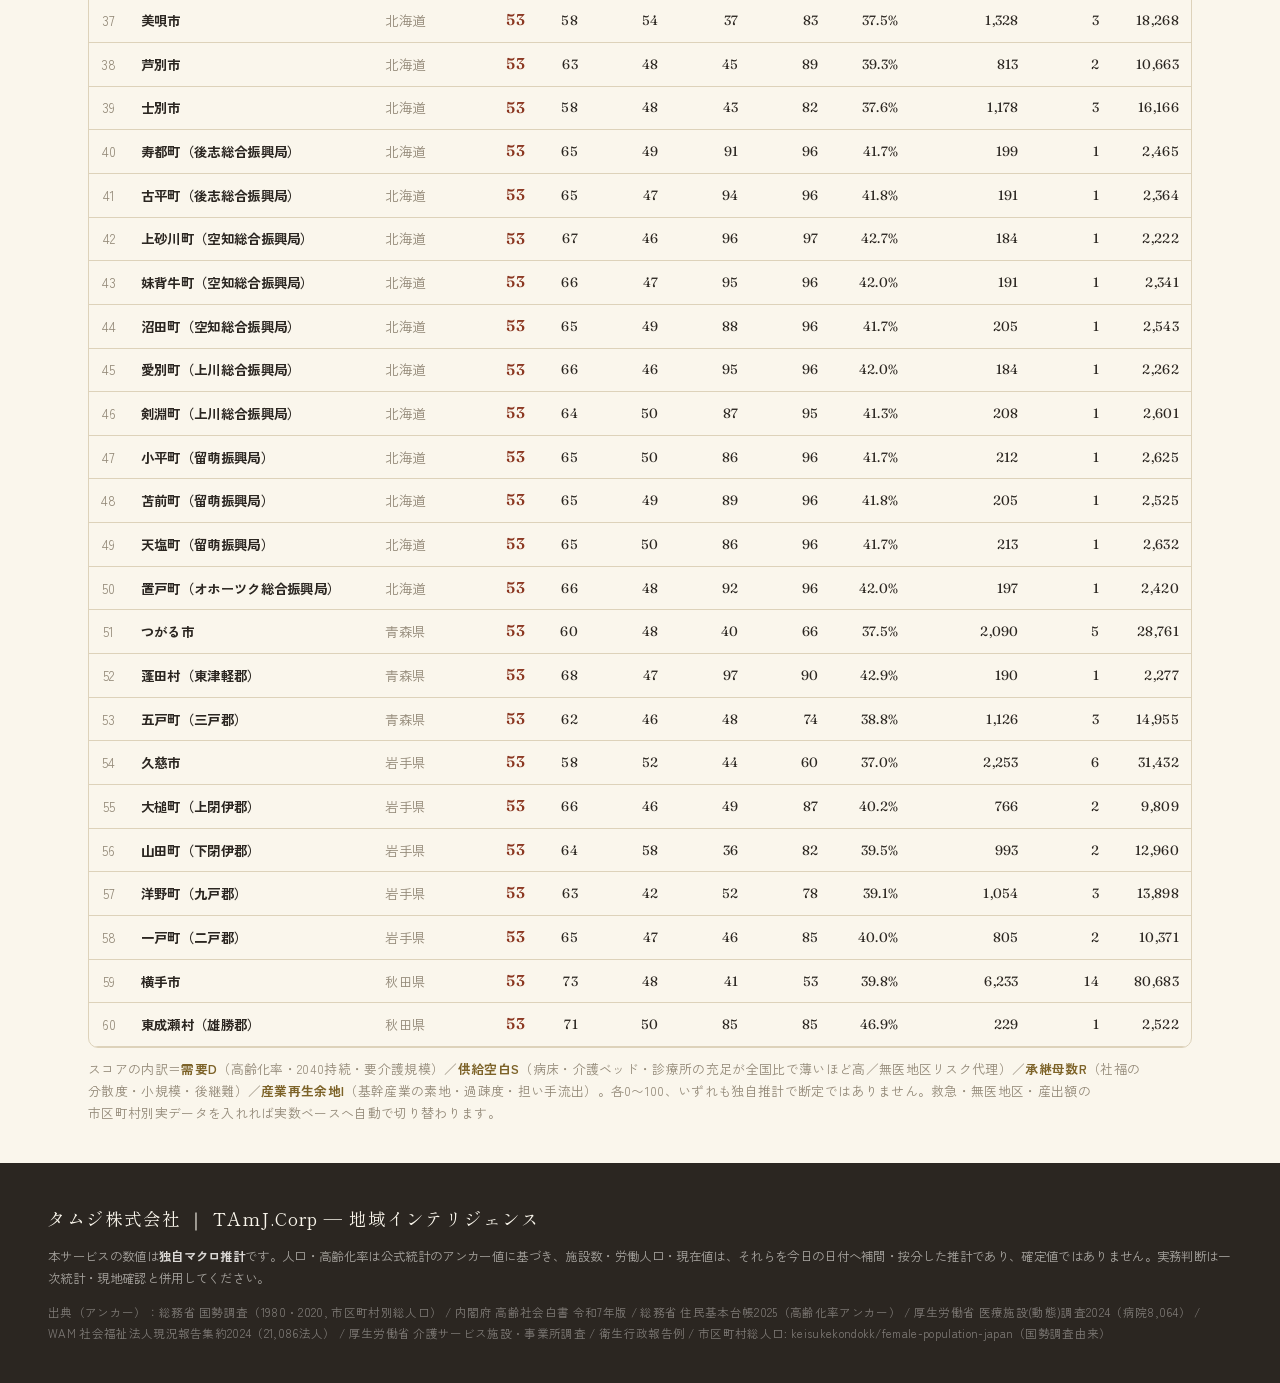
==== commit 0ead0ba9: "ui(score): 投資機会スコアパネルに軸の見方を明記／各軸数値に /100 を付与／合成式を『4軸(各0〜100)の幾何平均 × 規模補正』と明示／バー上部に読み方キャプション追加" ====
--- a/data.html
+++ b/data.html
@@ -550,16 +550,18 @@
     var barsH=bars.map(function(b){ var col=b[3]==='coral'?'var(--coral)':'var(--gold)';
       return '<div class="sc-bar"><div class="sc-k"><b>'+b[0]+'</b><span>'+b[1]+'</span></div>'+
              '<div class="sc-tr"><div class="sc-fl" style="width:'+b[2]+'%;background:'+col+'"></div></div>'+
-             '<div class="sc-v num">'+b[2]+'</div><div class="sc-note">'+b[4]+'</div></div>'; }).join('');
+             '<div class="sc-v num">'+b[2]+'<small style="font-size:.5em;color:var(--ink-faint);font-weight:400;letter-spacing:0"> /100</small></div><div class="sc-note">'+b[4]+'</div></div>'; }).join('');
 
     el.innerHTML=''+
       '<div class="sc-total">'+
         '<div class="sc-tlbl">投資機会スコア<span>仮説モデル・0〜100</span></div>'+
         '<div class="sc-big num" data-count="'+iv.total+'">'+iv.total+'</div>'+
         '<div class="sc-tier" style="color:'+tier[1]+'">'+tier[0]+'</div>'+
-        '<div class="sc-formula">需要 × 供給空白 × 承継母数 × 産業再生余地（幾何平均）</div>'+
+        '<div class="sc-formula">需要D × 供給空白S × 承継母数R × 産業再生余地I<br>＝ 4軸（各0〜100）の<b>幾何平均</b> × 規模補正</div>'+
       '</div>'+
-      '<div class="sc-bars">'+barsH+
+      '<div class="sc-bars">'+
+        '<div style="font-size:12px;color:var(--ink-faint);margin-bottom:8px;font-family:var(--sans-jp,\'Zen Kaku Gothic New\')">右の数字＝各軸の点（0〜100・推計）。高いほど投資妙味。<b>幾何平均</b>なので1軸でも低いと総合点は大きく下がる。</div>'+
+        barsH+
         '<div class="sc-read">'+read+'<span class="sc-disc">投資機会スコアは独自推計の仮説であり、利回りや成否を約束するものではありません。社福（社会福祉法人）は剰余金を配当できず、投資資金は現場へ直接投じられません（SPC／ファンド／TAmJ を経由）。</span></div>'+
       '</div>';
   }
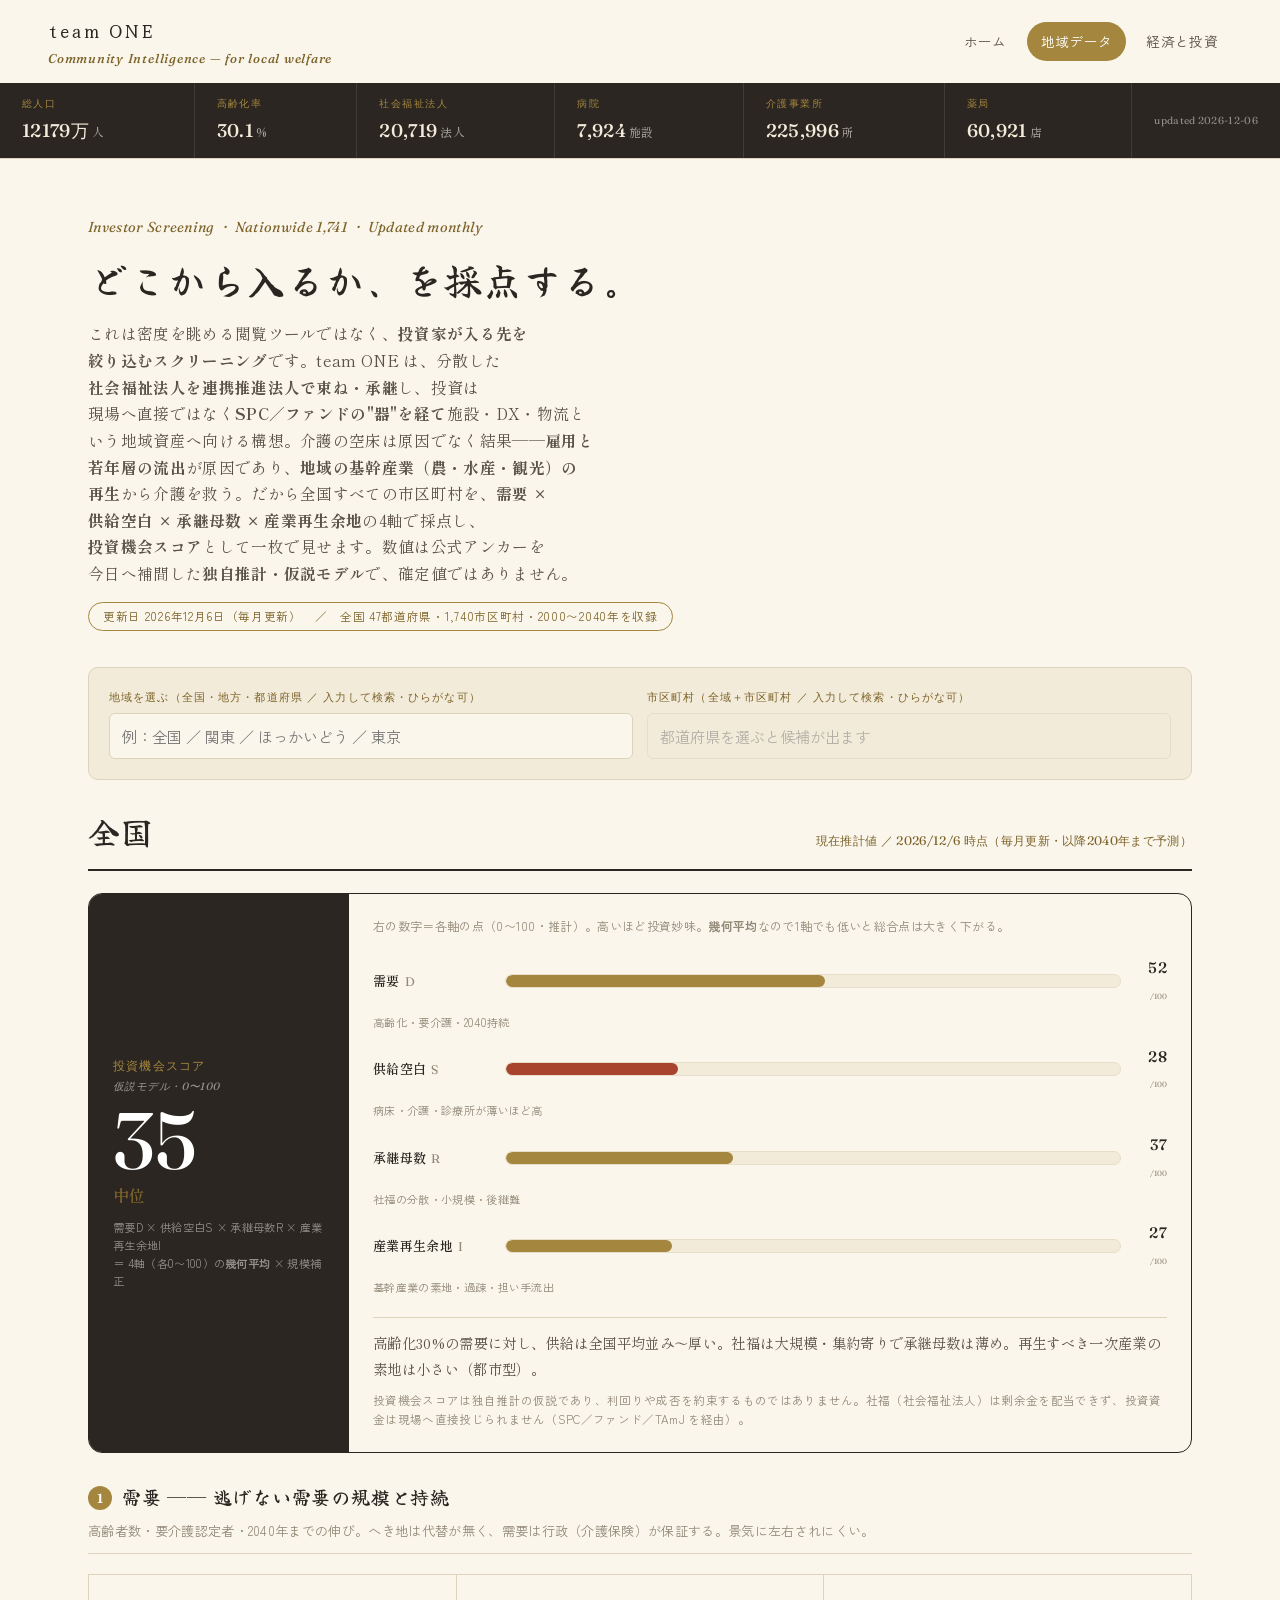
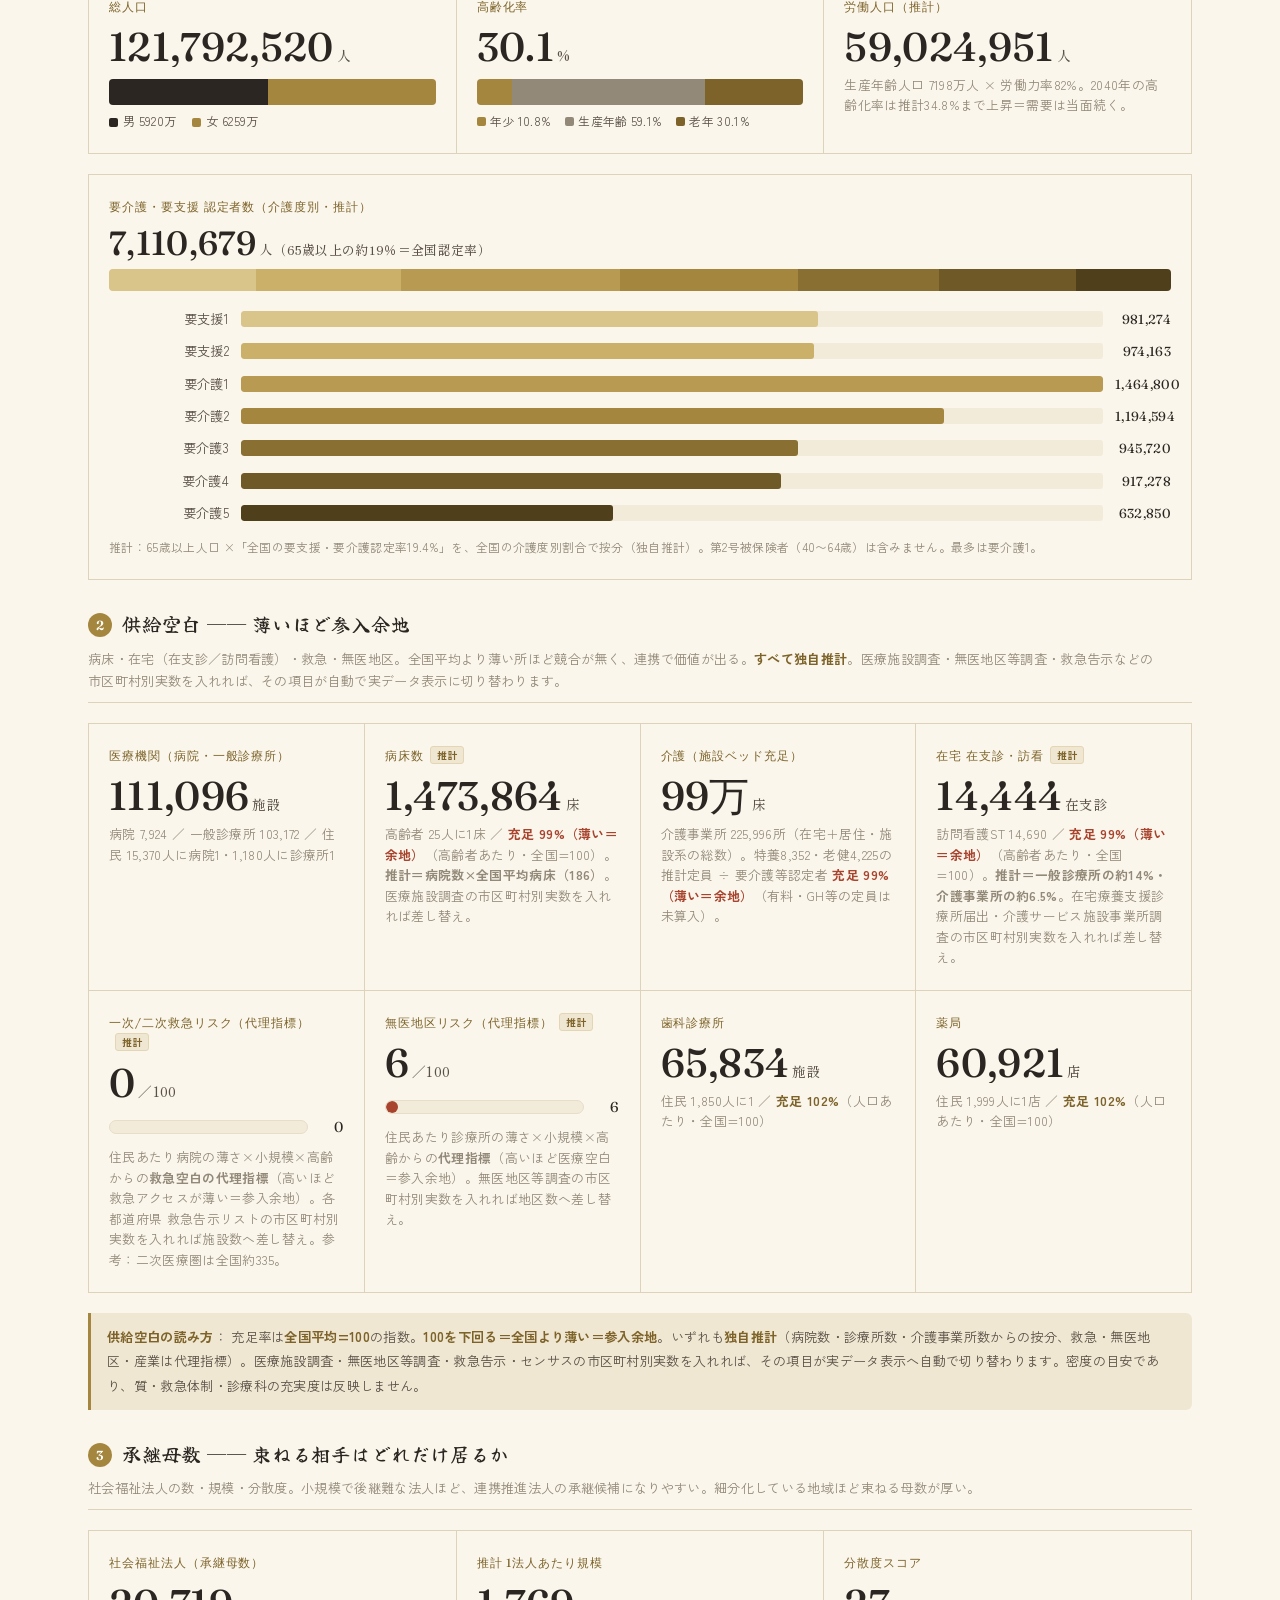
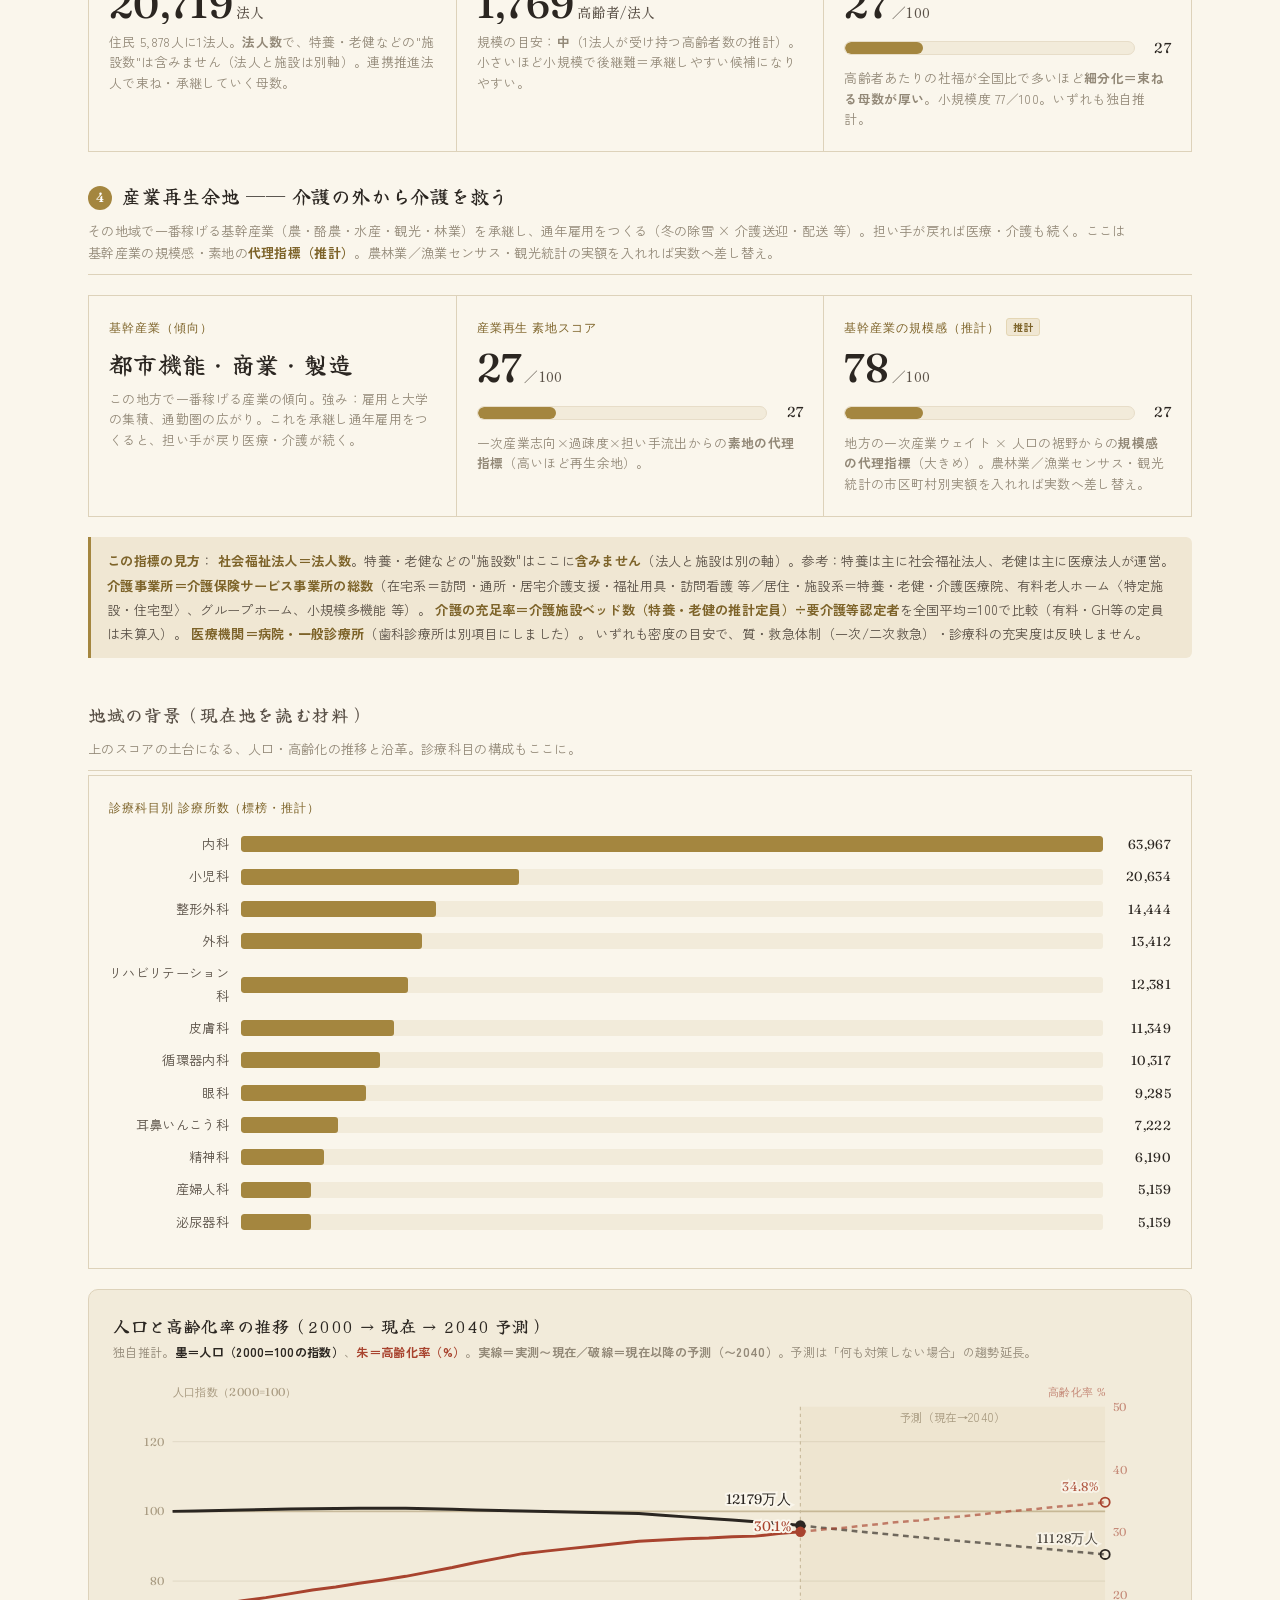
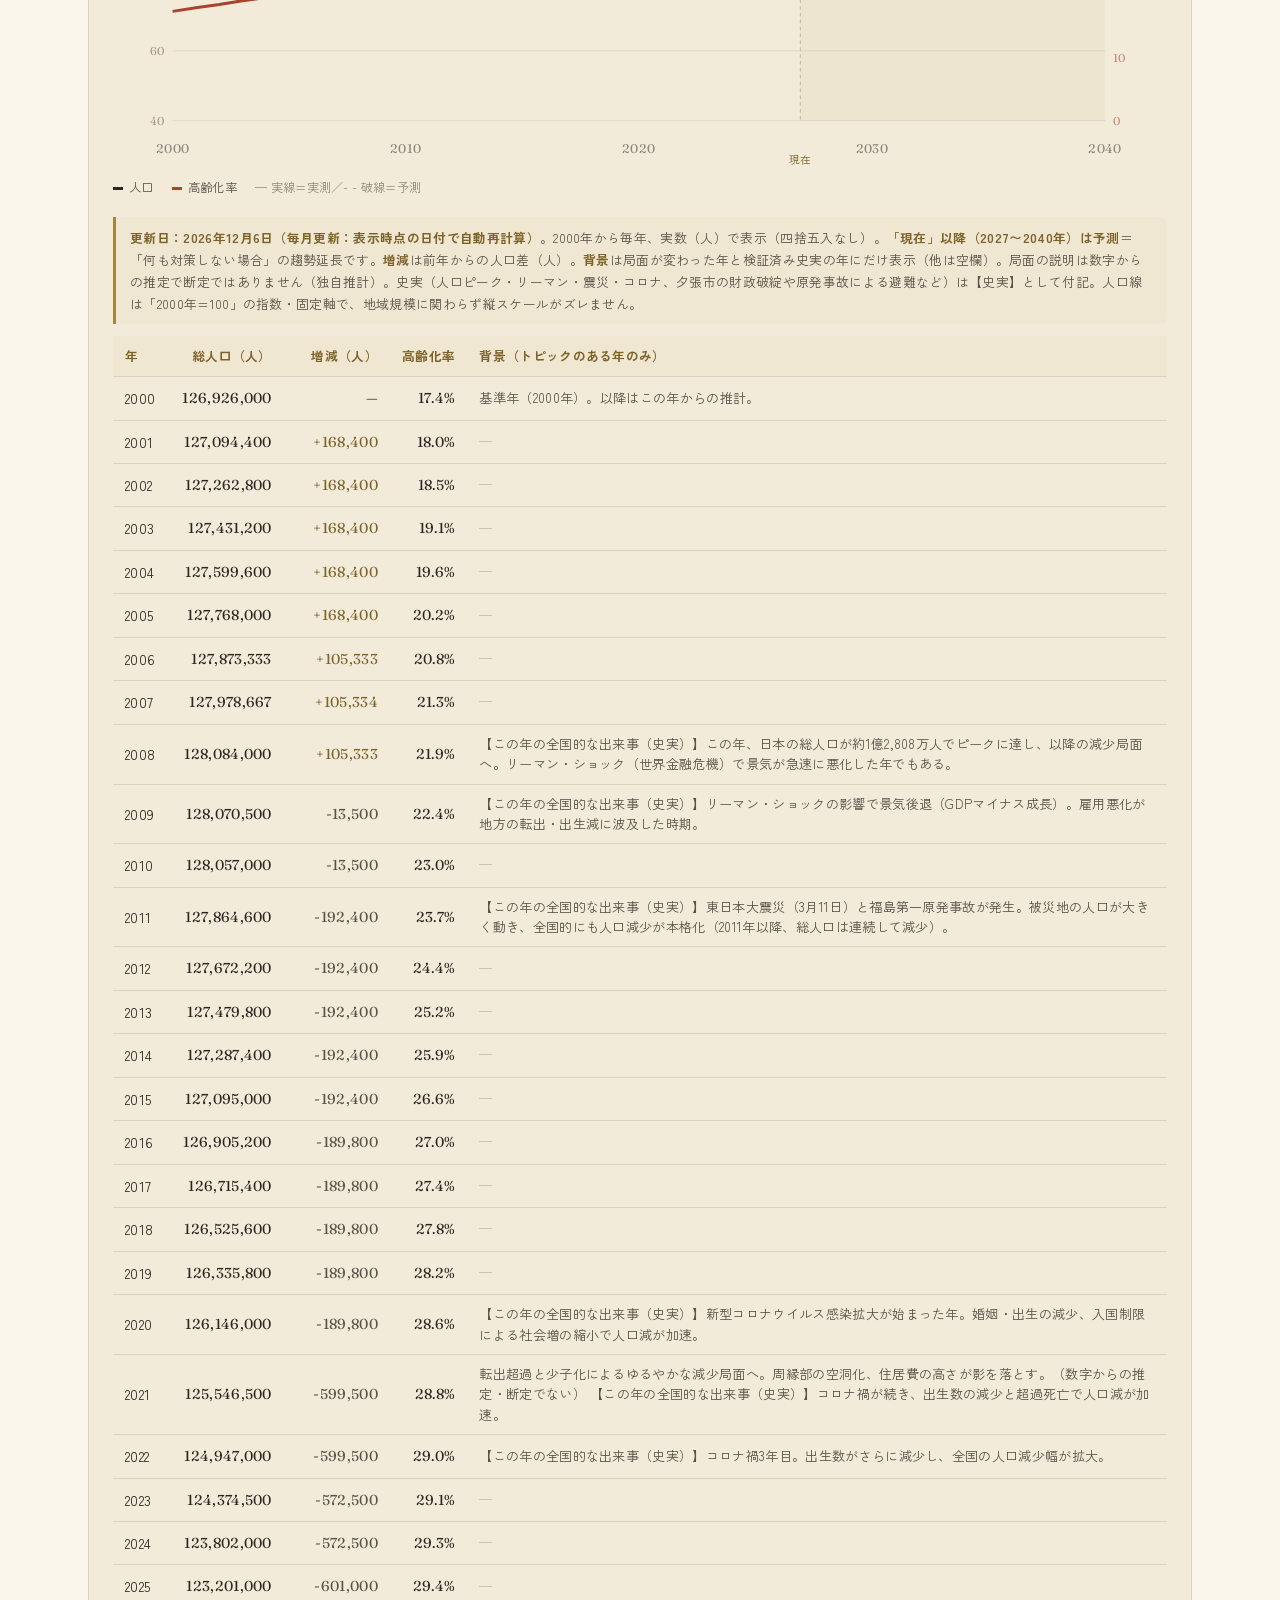
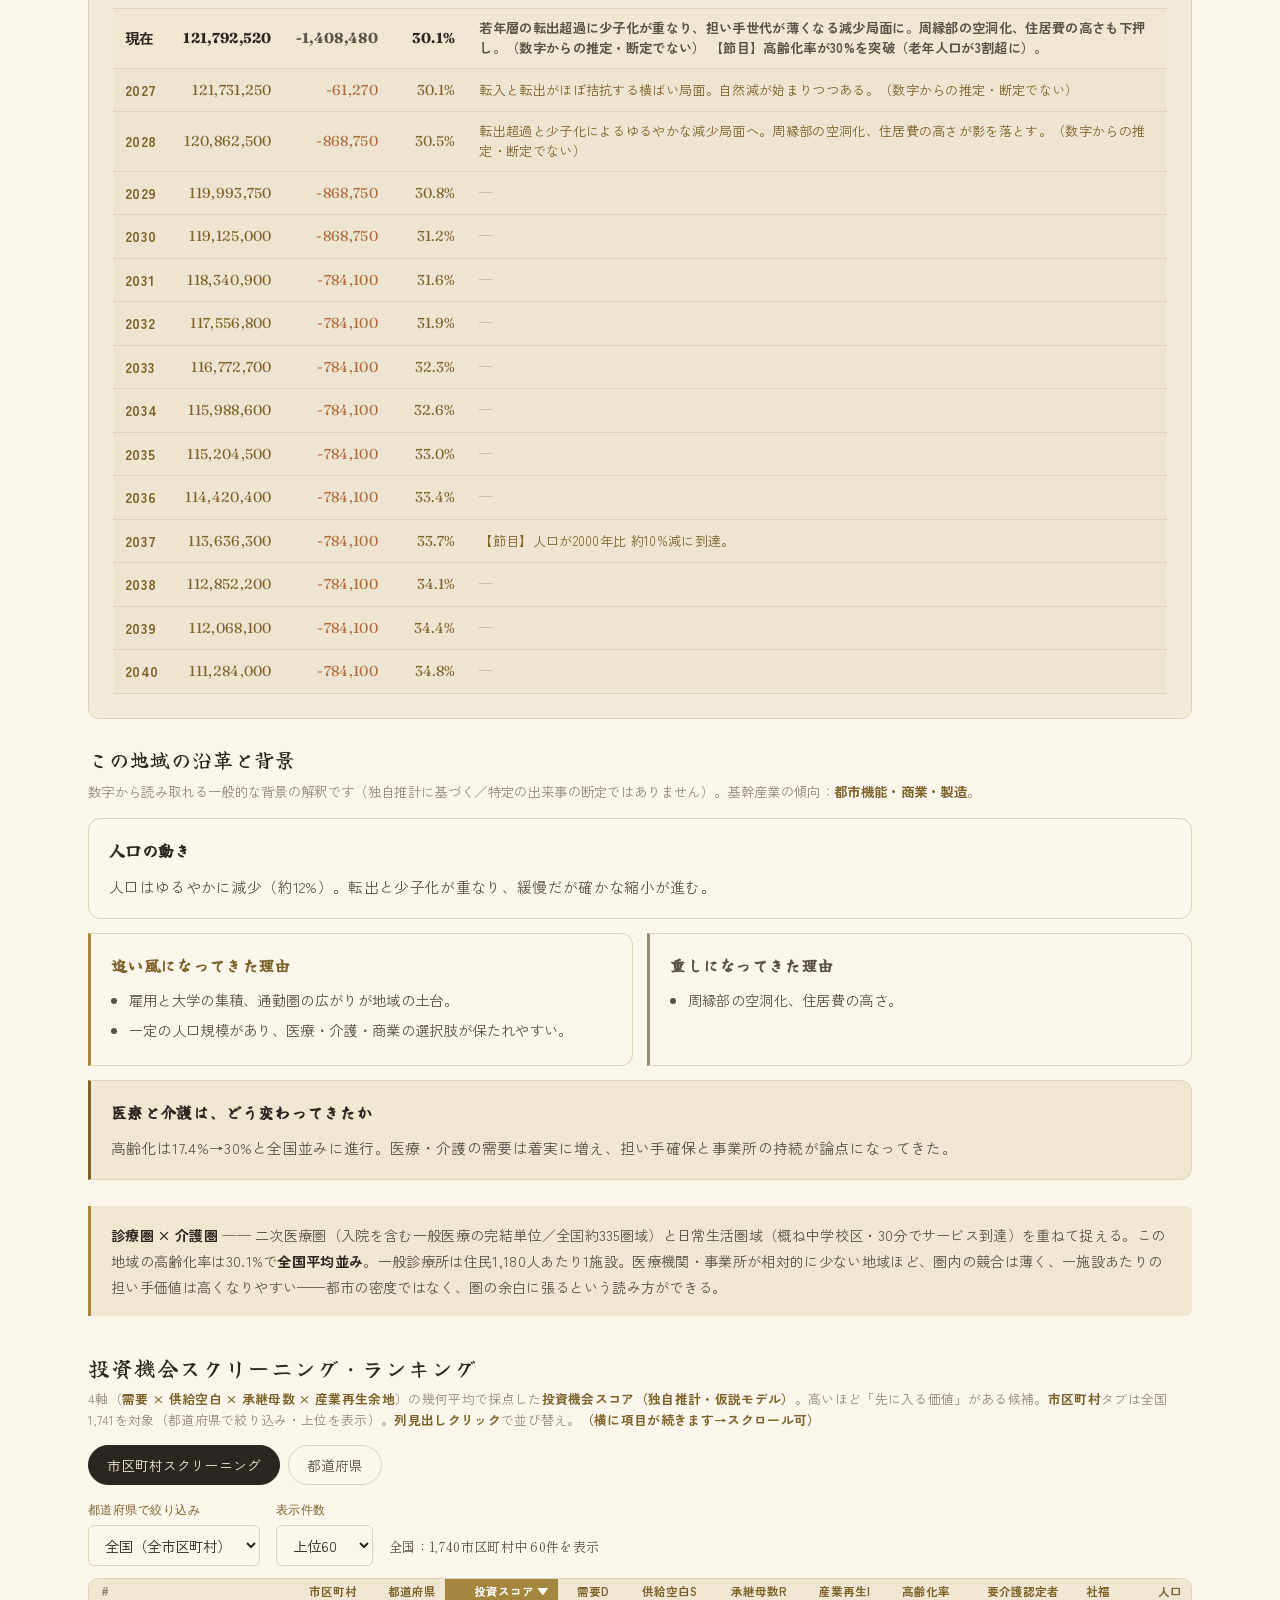
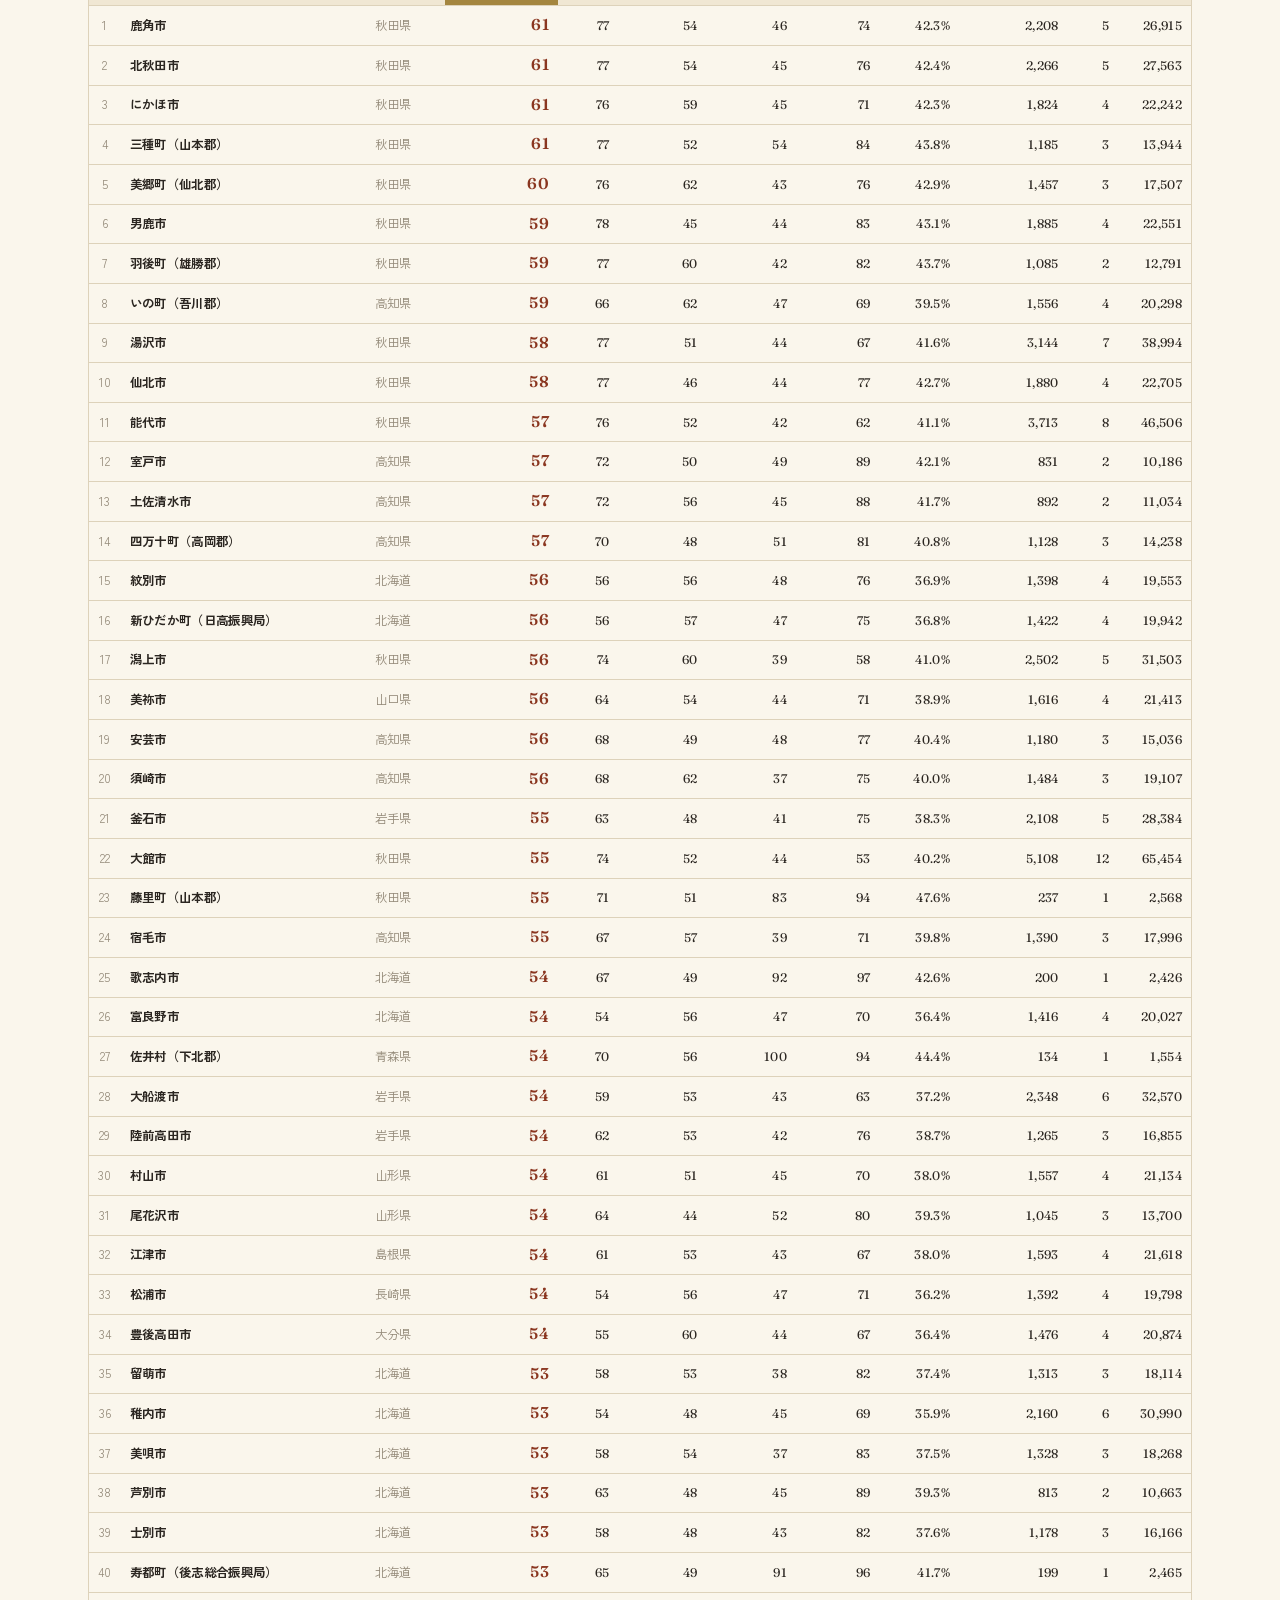
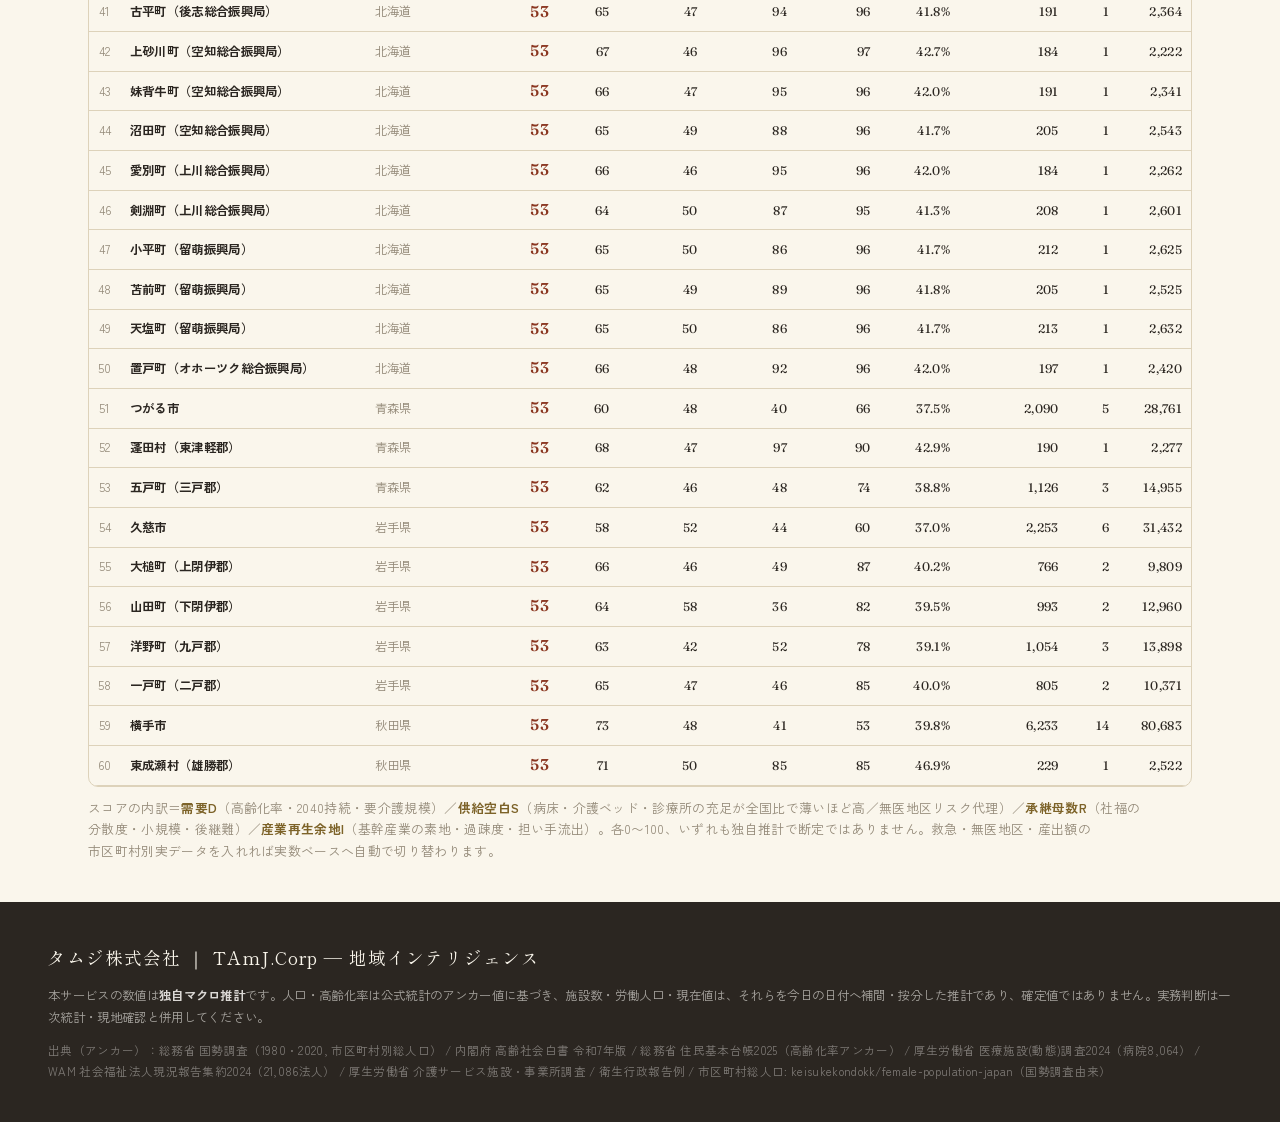
==== commit bd3e53d7: "ui(rank): ランキング表ヘッダーを1行化(手動br撤廃・ラベル短縮)＋表を圧縮して通常幅に収める(padding/フォント縮小・min-width解除)／単位は下部キャプションに集約／狭い画面" ====
--- a/data.html
+++ b/data.html
@@ -17,6 +17,13 @@
   .tg-r{background:#e7efe0;color:#3f6b2e;border:1px solid #cfe0c2}   /* 実データ＝緑 */
   .tg-e{background:var(--gold-wash,#f0e7d3);color:var(--gold-deep,#7d6329);border:1px solid #e4d6b4} /* 推計＝金 */
   .tg-w{background:var(--coral-wash,#f1e0d7);color:var(--coral-deep,#8a3620);border:1px solid #eccfc2} /* 待ち＝朱 */
+  /* ランキング表：ヘッダー1行＋詰めて通常幅に収める（狭い画面のみ横スクロール保険） */
+  .rtbl{min-width:0;font-size:.78rem}
+  .rtbl th,.rtbl td{padding:6px 9px}
+  .rtbl th{font-size:.72rem;letter-spacing:0;line-height:1.2;white-space:nowrap}
+  .rtbl td{white-space:nowrap}
+  .rtbl th.rk,.rtbl td.rk{width:28px}
+  @media(max-width:1180px){.rtbl{font-size:.74rem}.rtbl th{font-size:.68rem}.rtbl th,.rtbl td{padding:5px 7px}}
 </style>
 </head>
 <body>
@@ -325,19 +332,19 @@
     var scoreCell=function(v){return '<b class="scv">'+v+'</b>';};
     var cols=[
       {key:'name',  label:'都道府県', num:false},
-      {key:'score', label:'投資機会<br>スコア', num:true, fmt:scoreCell},
-      {key:'D',     label:'需要<br>D', num:true, fmt:function(v){return v;}},
-      {key:'S',     label:'供給空白<br>S', num:true, fmt:function(v){return v;}},
-      {key:'R',     label:'承継母数<br>R', num:true, fmt:function(v){return v;}},
-      {key:'I',     label:'産業再生<br>I', num:true, fmt:function(v){return v;}},
-      {key:'pop',   label:'現在人口（人）', num:true, fmt:function(v){return MacroEngine.fmt(v);}},
-      {key:'chg',   label:'人口増減率<br>2000→現在', num:true, fmt:function(v){return (v>0?'+':'')+v.toFixed(1)+'%';}, cls:function(v){return v<0?'neg':'pos';}},
+      {key:'score', label:'投資スコア', num:true, fmt:scoreCell},
+      {key:'D',     label:'需要D', num:true, fmt:function(v){return v;}},
+      {key:'S',     label:'供給空白S', num:true, fmt:function(v){return v;}},
+      {key:'R',     label:'承継母数R', num:true, fmt:function(v){return v;}},
+      {key:'I',     label:'産業再生I', num:true, fmt:function(v){return v;}},
+      {key:'pop',   label:'人口', num:true, fmt:function(v){return MacroEngine.fmt(v);}},
+      {key:'chg',   label:'人口増減率', num:true, fmt:function(v){return (v>0?'+':'')+v.toFixed(1)+'%';}, cls:function(v){return v<0?'neg':'pos';}},
       {key:'aging', label:'高齢化率', num:true, fmt:function(v){return v.toFixed(1)+'%';}},
       {key:'working',label:'生産年齢率', num:true, fmt:function(v){return v.toFixed(1)+'%';}},
-      {key:'labor', label:'労働人口（推計）', num:true, fmt:function(v){return MacroEngine.fmt(v);}},
-      {key:'gdp',   label:'県内総生産<br>（兆円・2019）', num:true, fmt:function(v){return v.toFixed(2);}},
-      {key:'fw',    label:'外国人労働者<br>（人・2023）', num:true, fmt:function(v){return MacroEngine.fmt(v);}},
-      {key:'fwr',   label:'外国人比率<br>（労働人口比）', num:true, fmt:function(v){return v.toFixed(1)+'%';}}
+      {key:'labor', label:'労働人口', num:true, fmt:function(v){return MacroEngine.fmt(v);}},
+      {key:'gdp',   label:'県内総生産', num:true, fmt:function(v){return v.toFixed(2);}},
+      {key:'fw',    label:'外国人労働者', num:true, fmt:function(v){return MacroEngine.fmt(v);}},
+      {key:'fwr',   label:'外国人比率', num:true, fmt:function(v){return v.toFixed(1)+'%';}}
     ];
     var rows=RANK_ROWS.slice().sort(function(a,b){
       var k=rankSort.key; if(k==='name') return a.name.localeCompare(b.name,'ja')*rankSort.dir;
@@ -381,15 +388,15 @@
     var cols=[
       {key:'name', label:'市区町村', num:false},
       {key:'pref', label:'都道府県', num:false},
-      {key:'score',label:'投資機会<br>スコア', num:true, fmt:function(v){return '<b class="scv">'+v+'</b>';}},
-      {key:'D',    label:'需要<br>D', num:true, fmt:function(v){return v;}},
-      {key:'S',    label:'供給空白<br>S', num:true, fmt:function(v){return v;}},
-      {key:'R',    label:'承継母数<br>R', num:true, fmt:function(v){return v;}},
-      {key:'I',    label:'産業再生<br>I', num:true, fmt:function(v){return v;}},
+      {key:'score',label:'投資スコア', num:true, fmt:function(v){return '<b class="scv">'+v+'</b>';}},
+      {key:'D',    label:'需要D', num:true, fmt:function(v){return v;}},
+      {key:'S',    label:'供給空白S', num:true, fmt:function(v){return v;}},
+      {key:'R',    label:'承継母数R', num:true, fmt:function(v){return v;}},
+      {key:'I',    label:'産業再生I', num:true, fmt:function(v){return v;}},
       {key:'aging',label:'高齢化率', num:true, fmt:function(v){return v.toFixed(1)+'%';}},
-      {key:'care', label:'要介護等<br>認定者（推計）', num:true, fmt:function(v){return MacroEngine.fmt(v);}},
-      {key:'sha',  label:'社福<br>（法人）', num:true, fmt:function(v){return MacroEngine.fmt(v);}},
-      {key:'pop',  label:'現在人口<br>（人）', num:true, fmt:function(v){return MacroEngine.fmt(v);}}
+      {key:'care', label:'要介護認定者', num:true, fmt:function(v){return MacroEngine.fmt(v);}},
+      {key:'sha',  label:'社福', num:true, fmt:function(v){return MacroEngine.fmt(v);}},
+      {key:'pop',  label:'人口', num:true, fmt:function(v){return MacroEngine.fmt(v);}}
     ];
     var rows=MUNI_ROWS.filter(function(r){return !prefSel || r.pref===prefSel;});
     var total=rows.length;
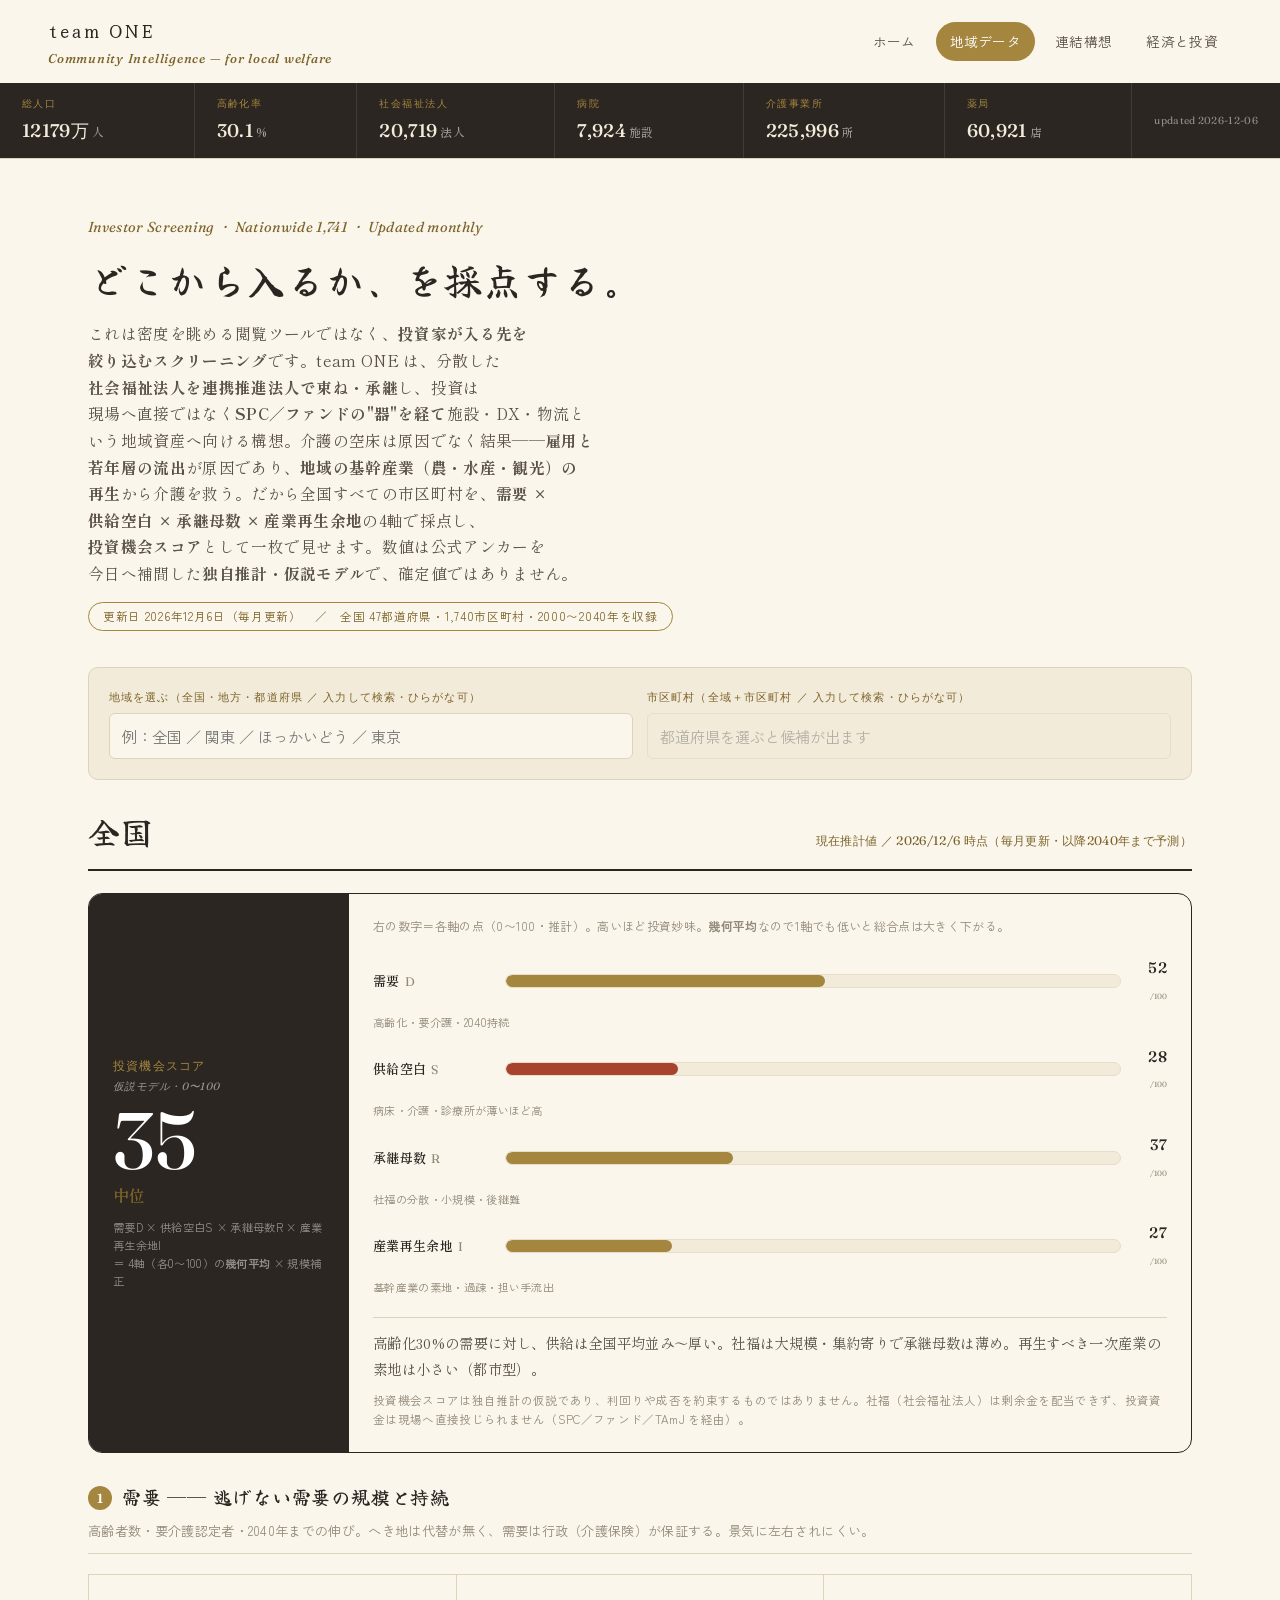
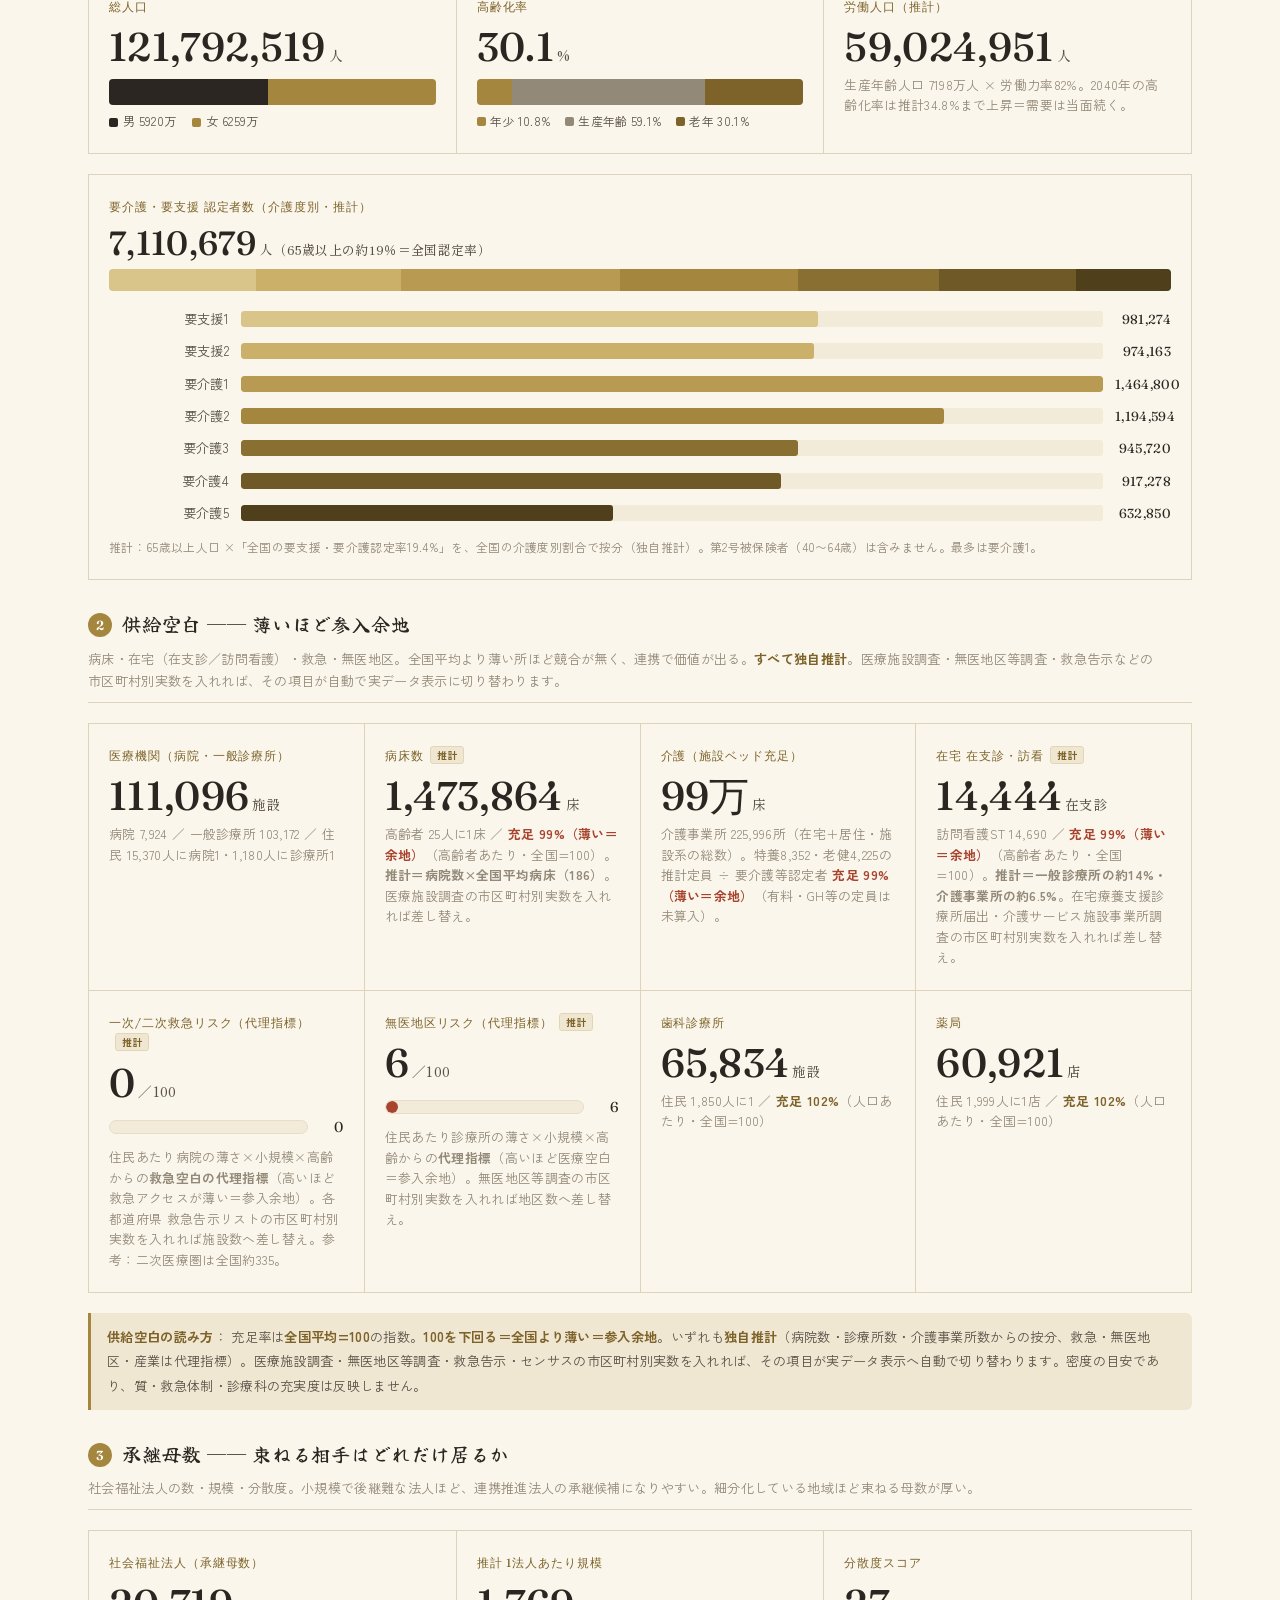
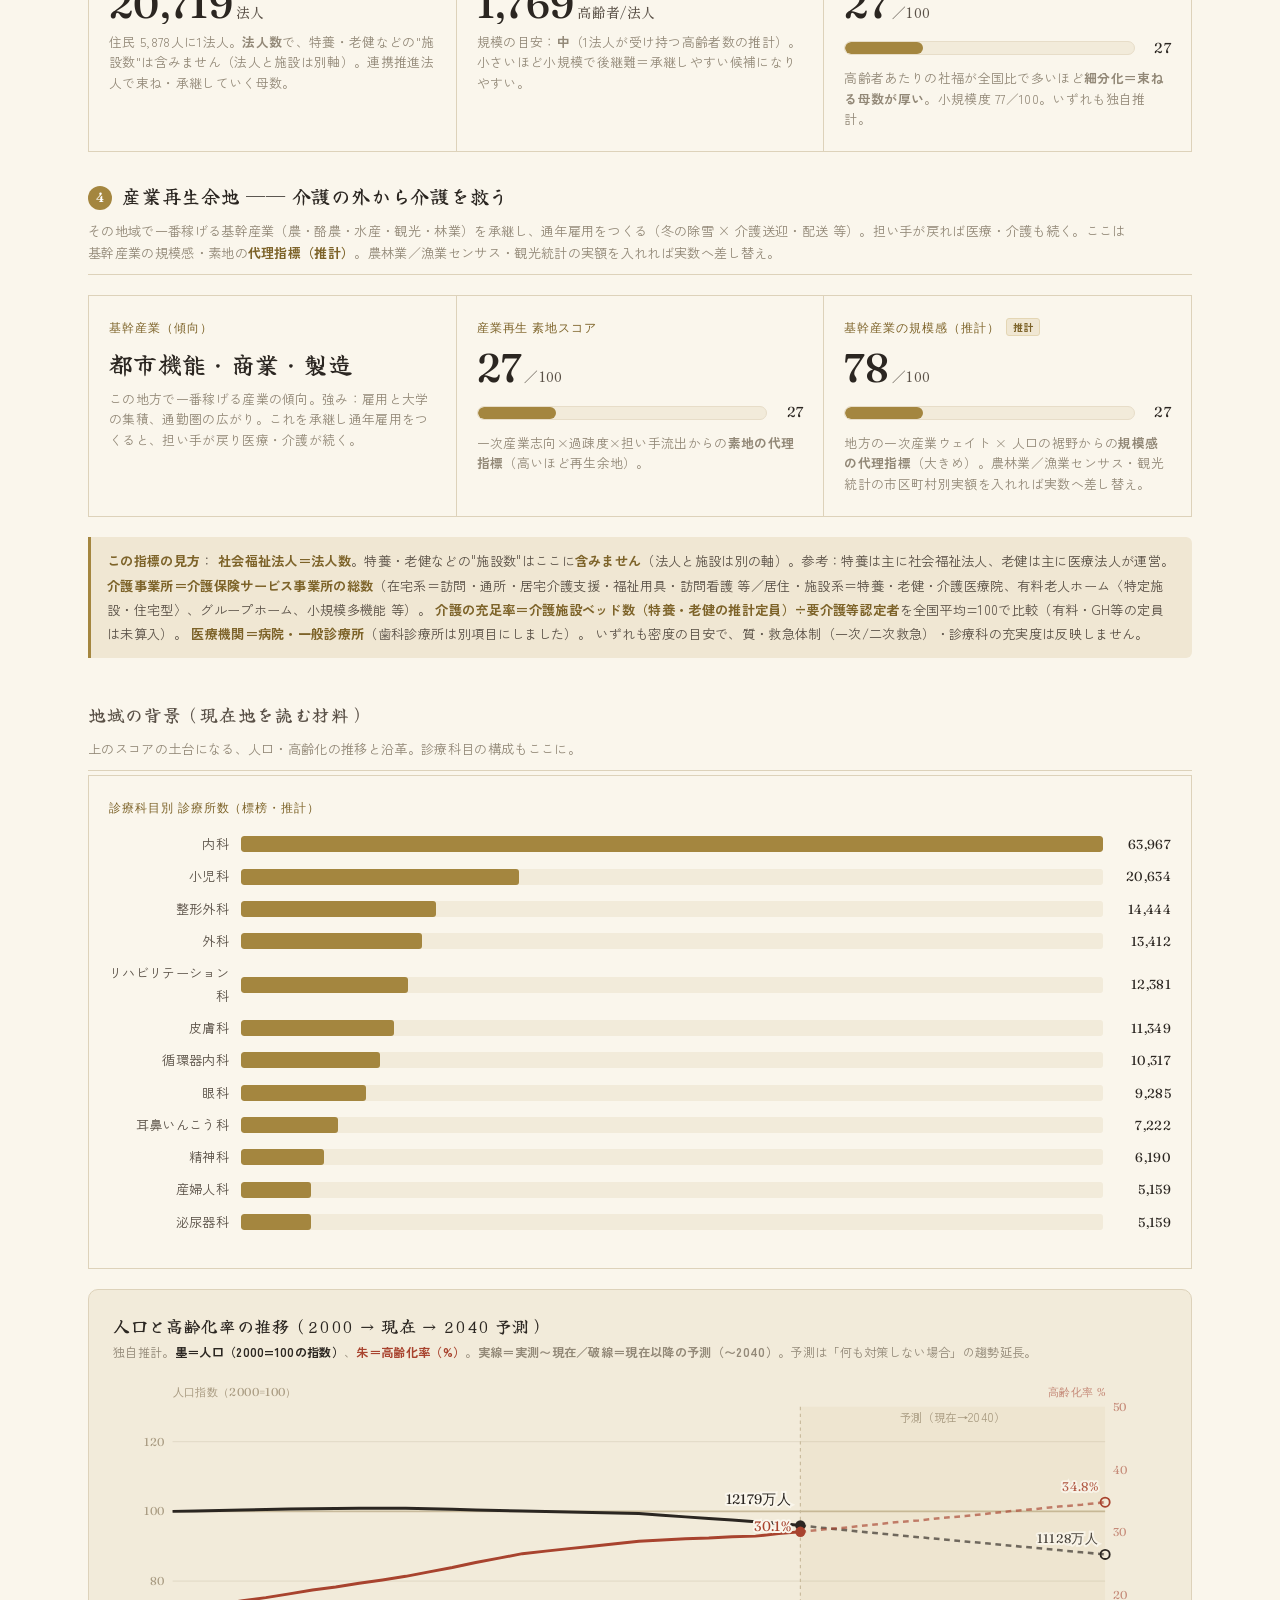
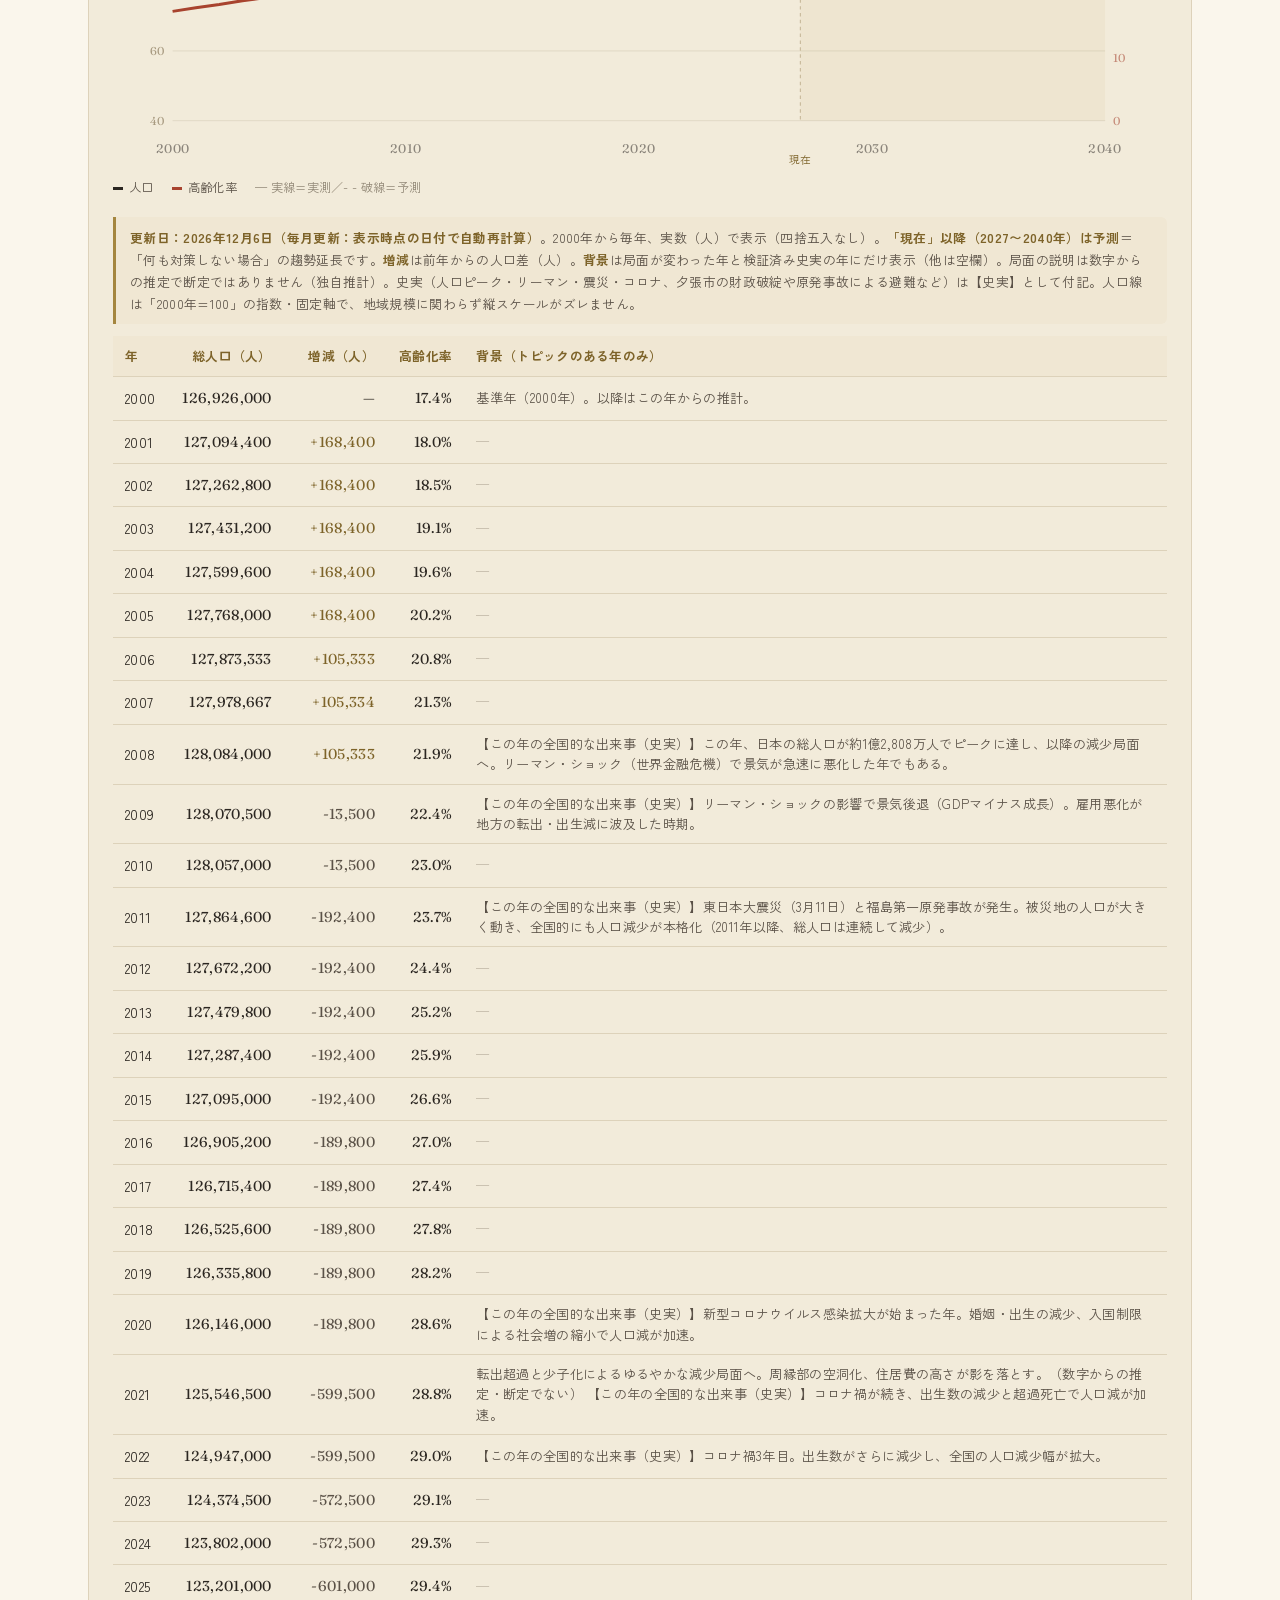
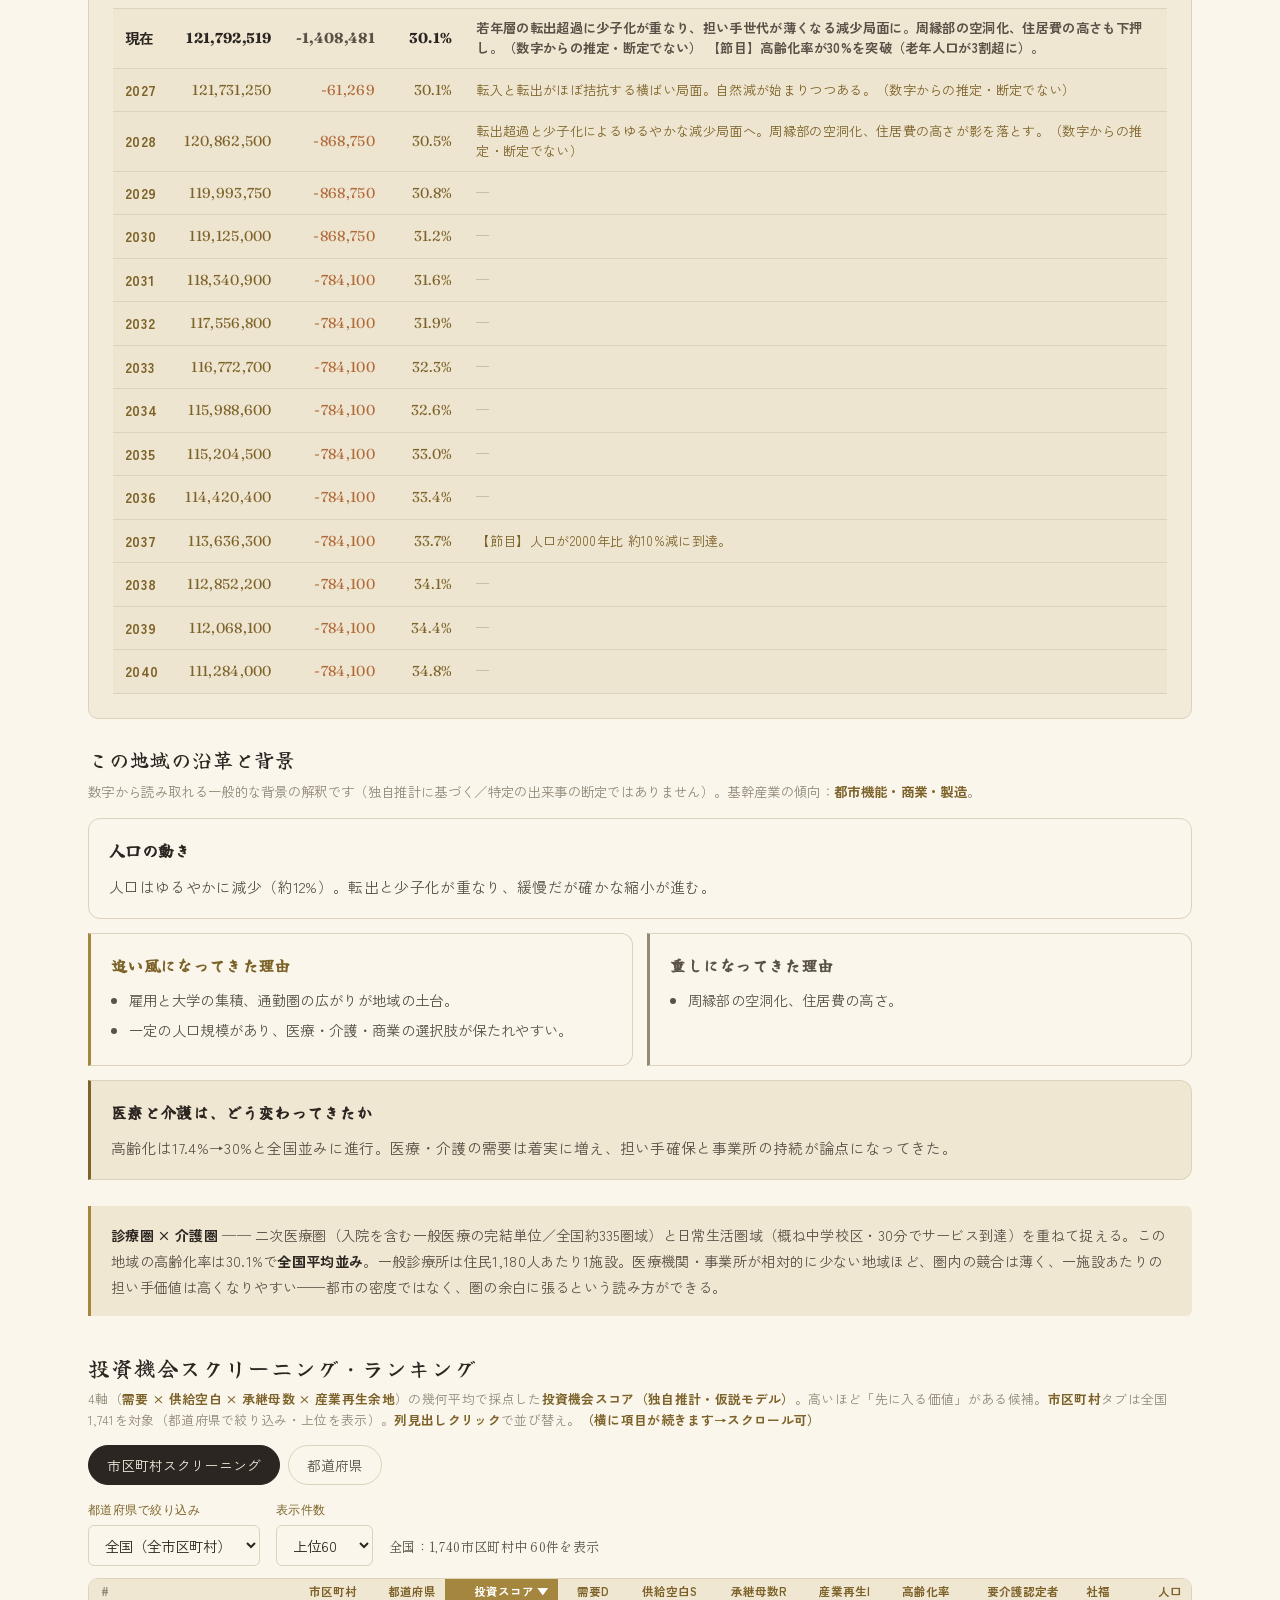
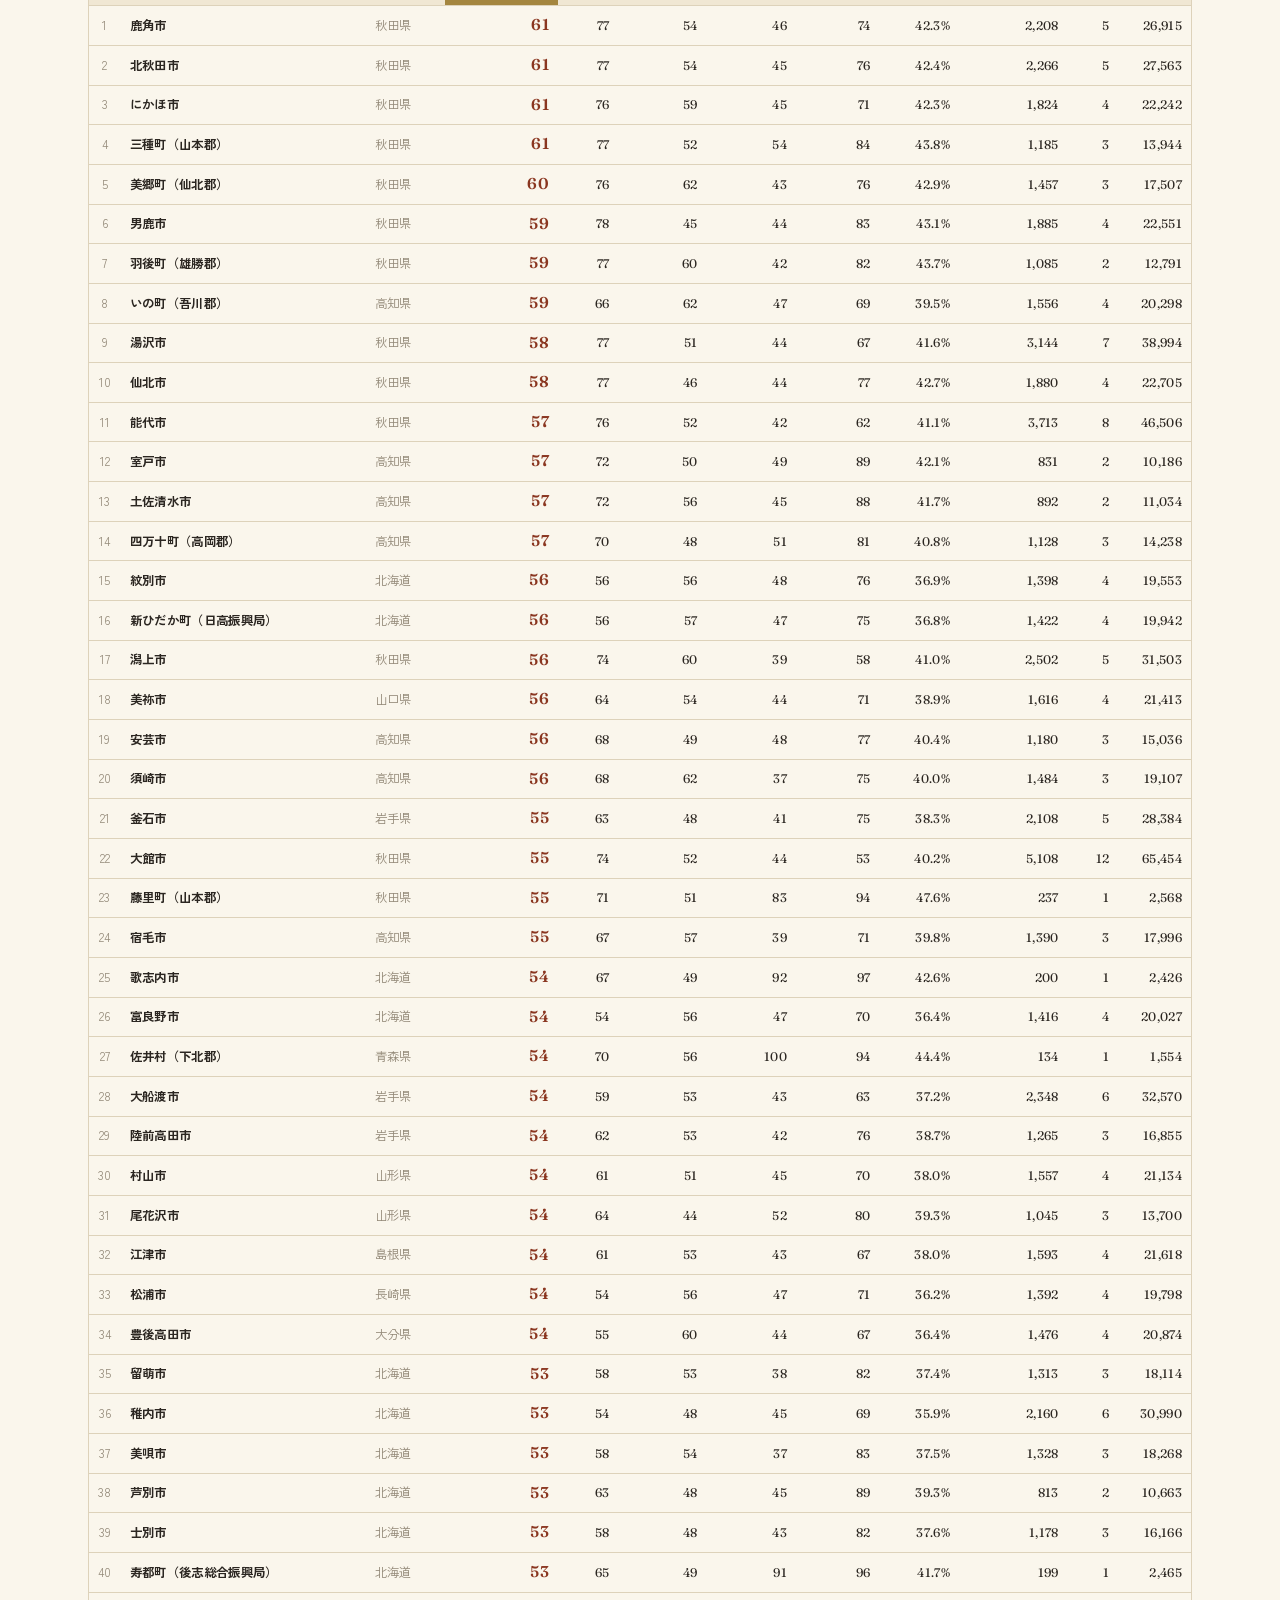
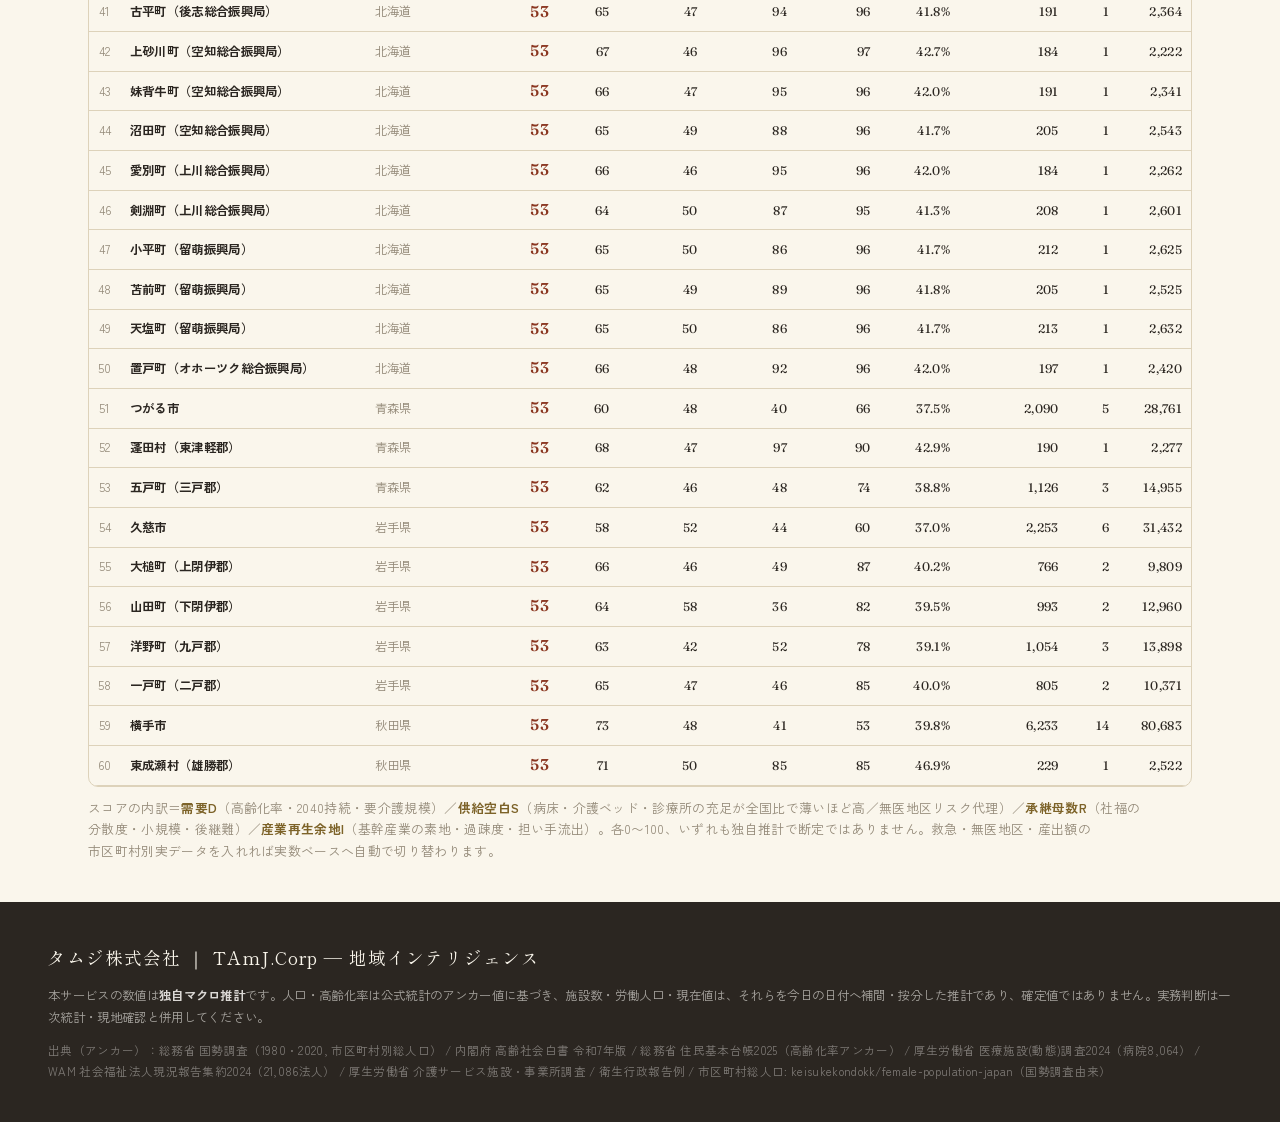
==== commit f391256c: "feat(vision): 連結構想ページ(vision.html)を追加―介護/医療の需給ミスマッチ(過疎=低稼働・撤退／都市=待機・供給不足)を公的統計で検証し、連携推進法人による補正モデルと未来" ====
--- a/data.html
+++ b/data.html
@@ -34,6 +34,7 @@
     <nav class="topnav">
       <a href="index.html">ホーム</a>
       <a href="data.html" class="on">地域データ</a>
+      <a href="vision.html">連結構想</a>
       <a href="impact.html">経済と投資</a>
     </nav>
   </div>
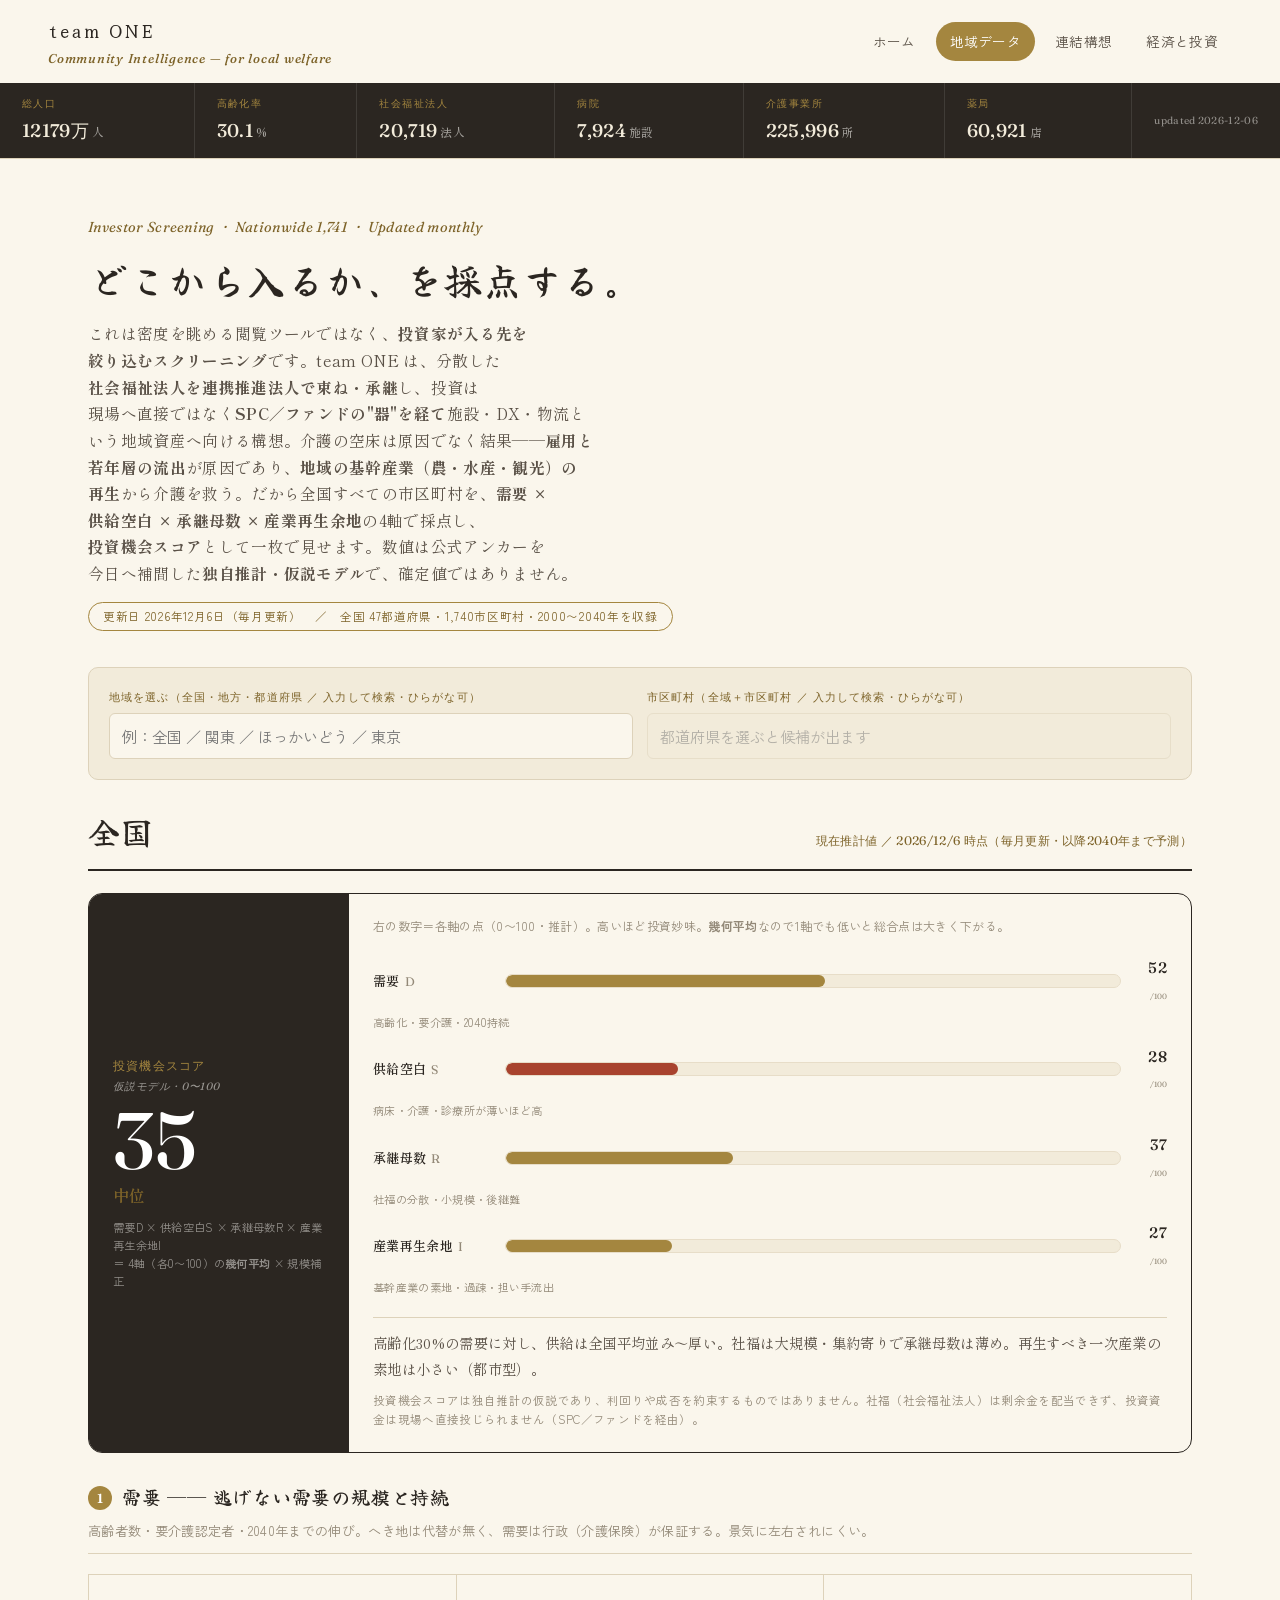
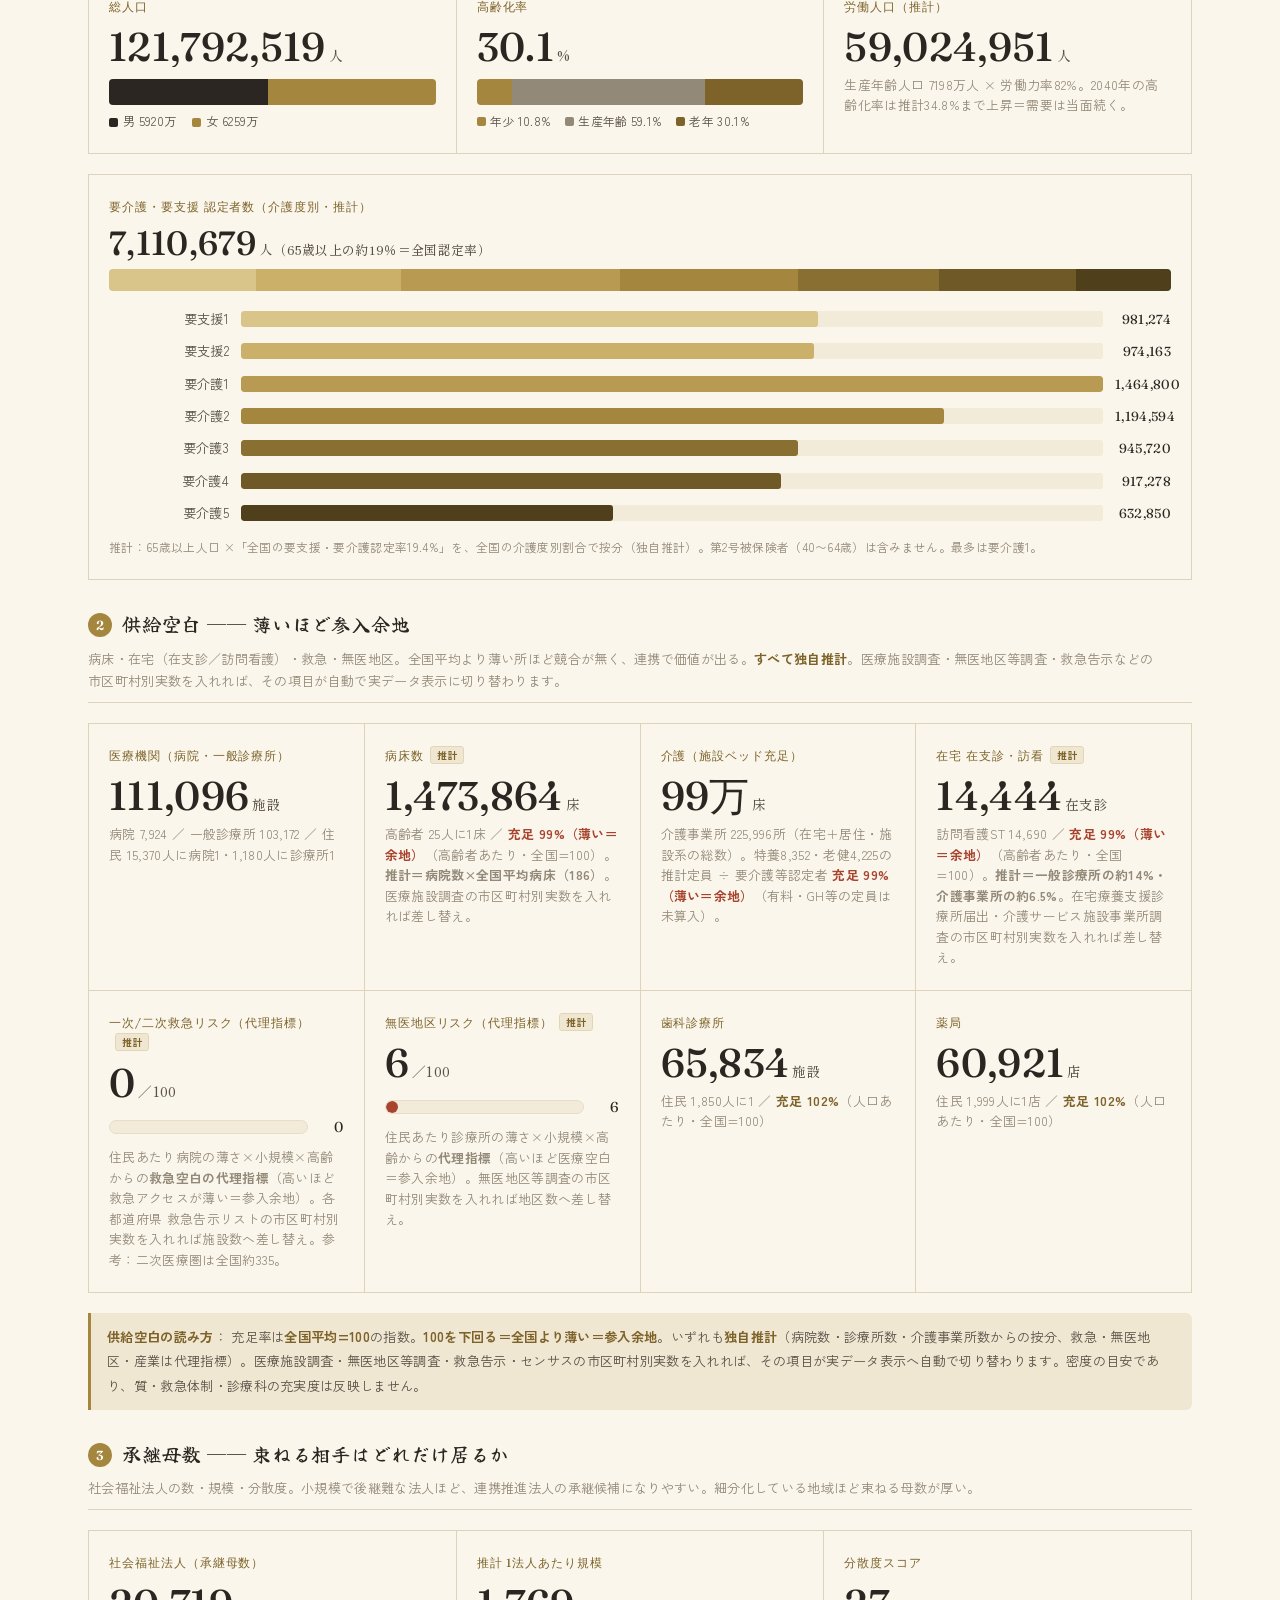
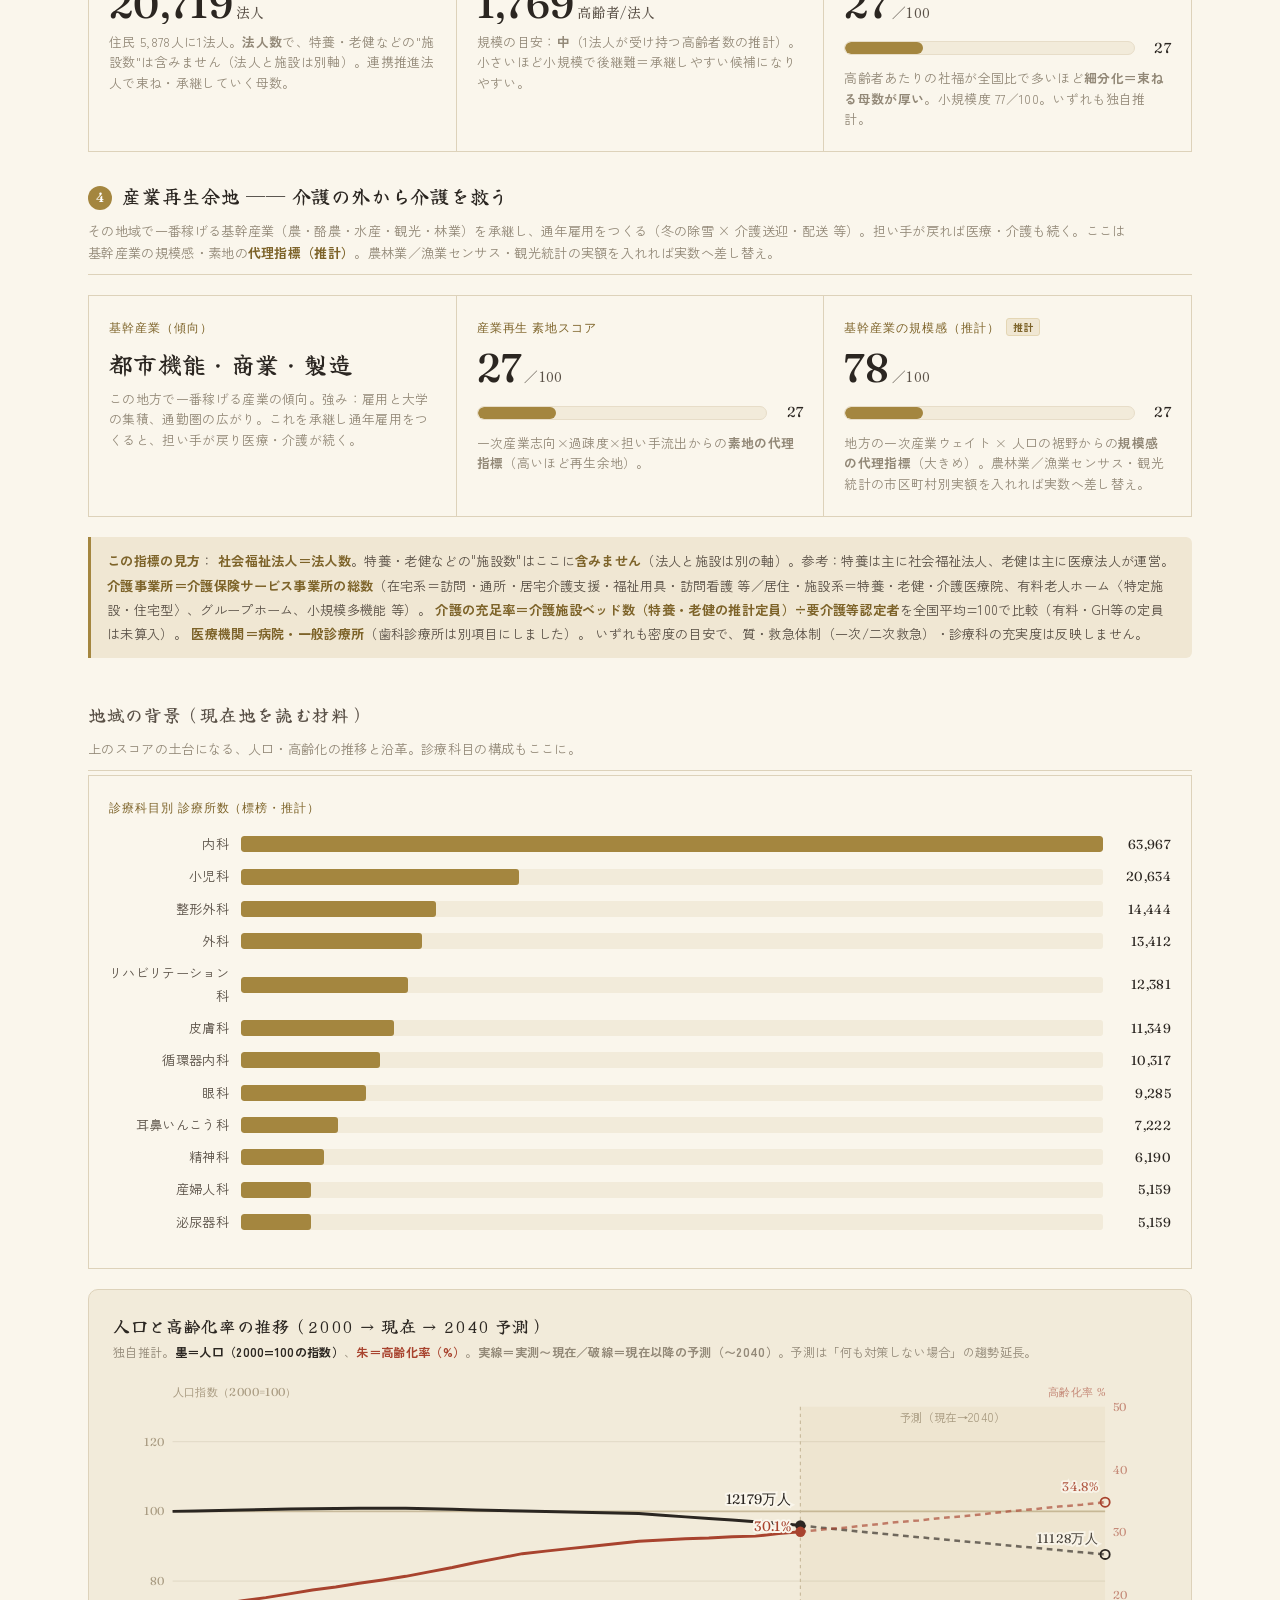
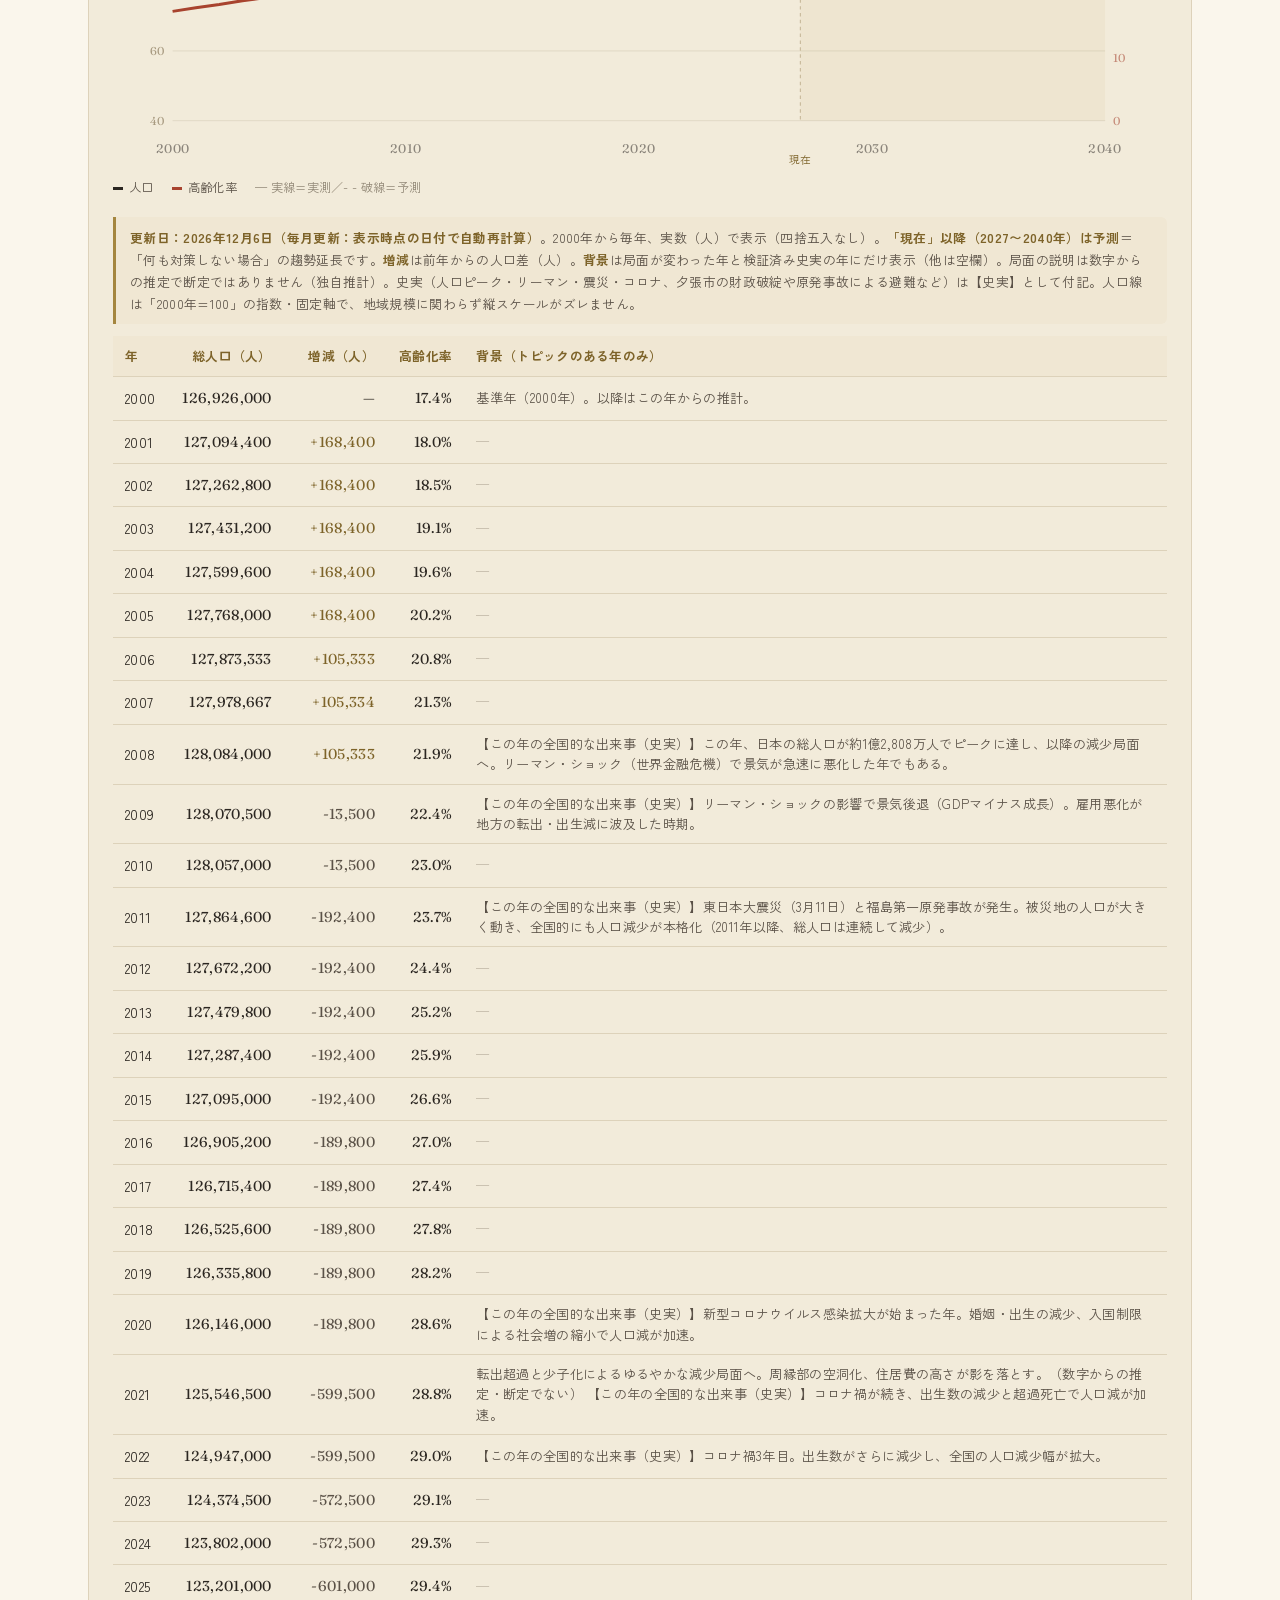
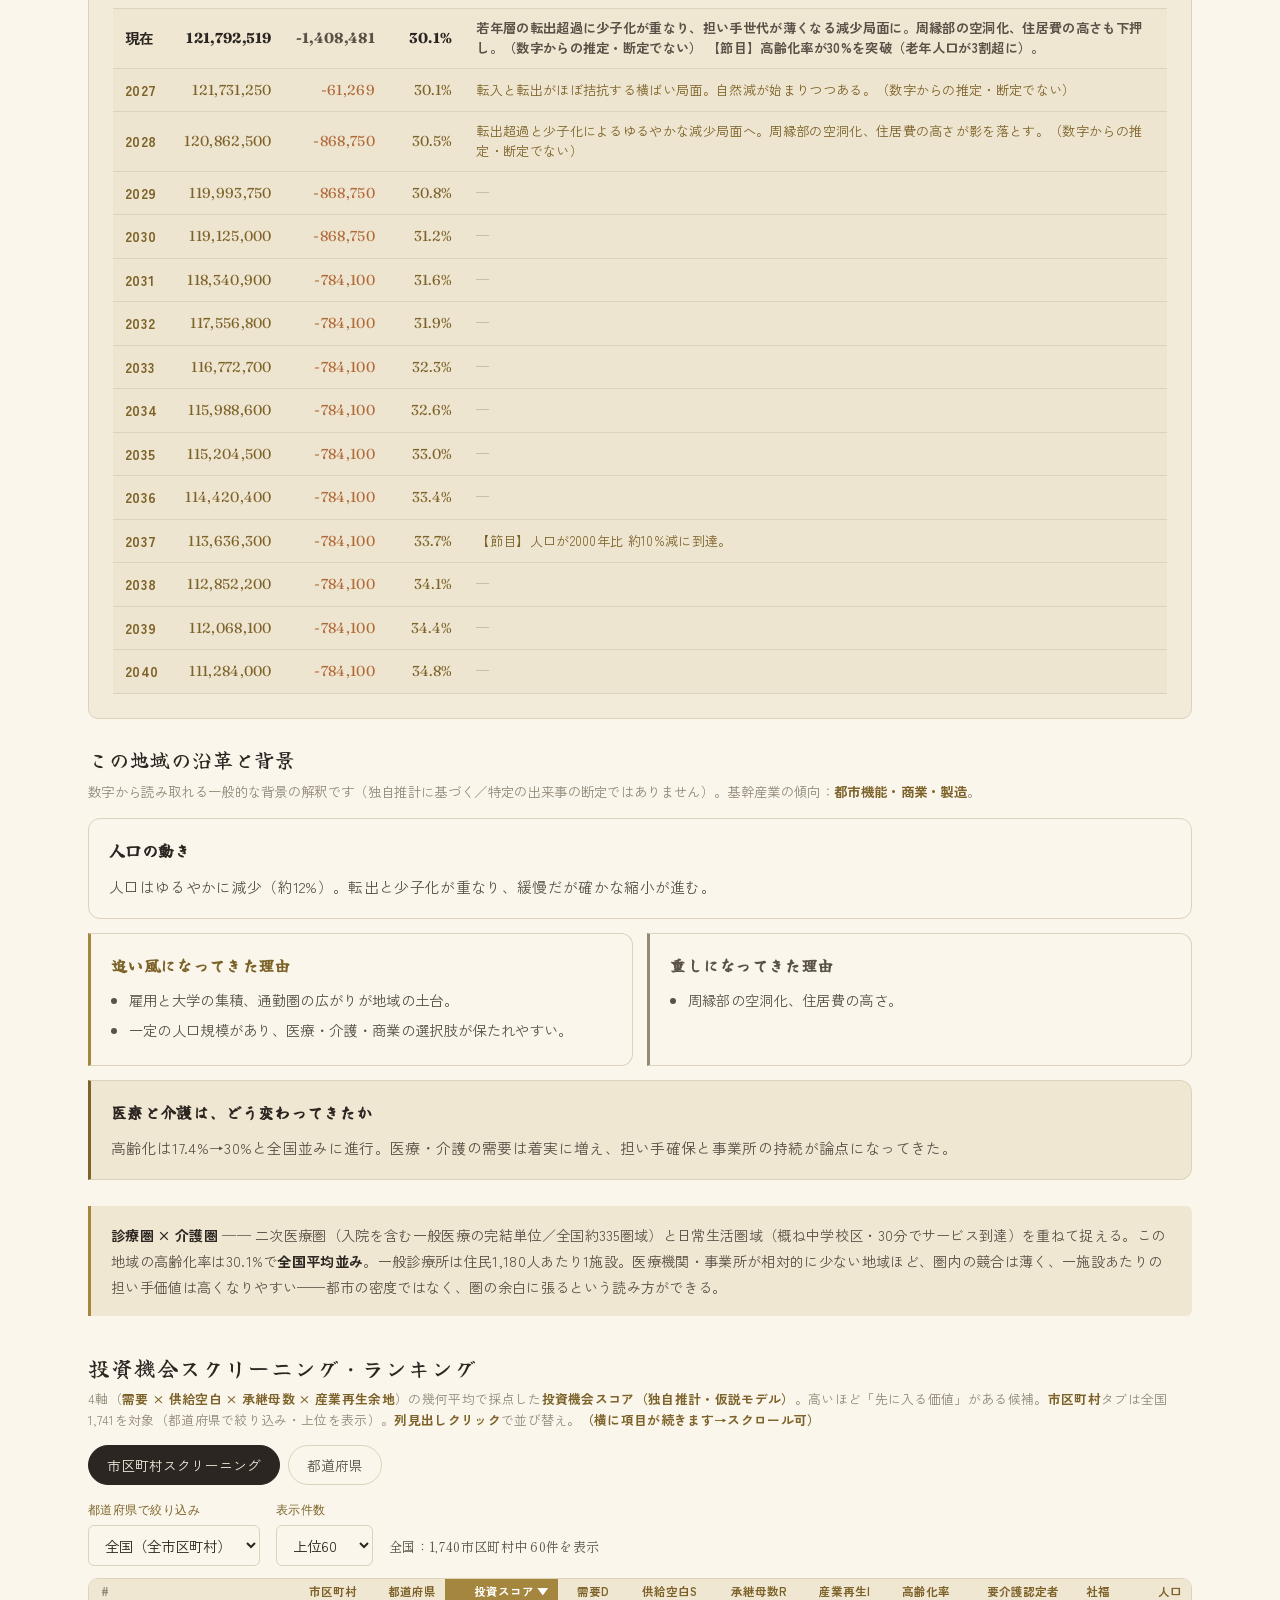
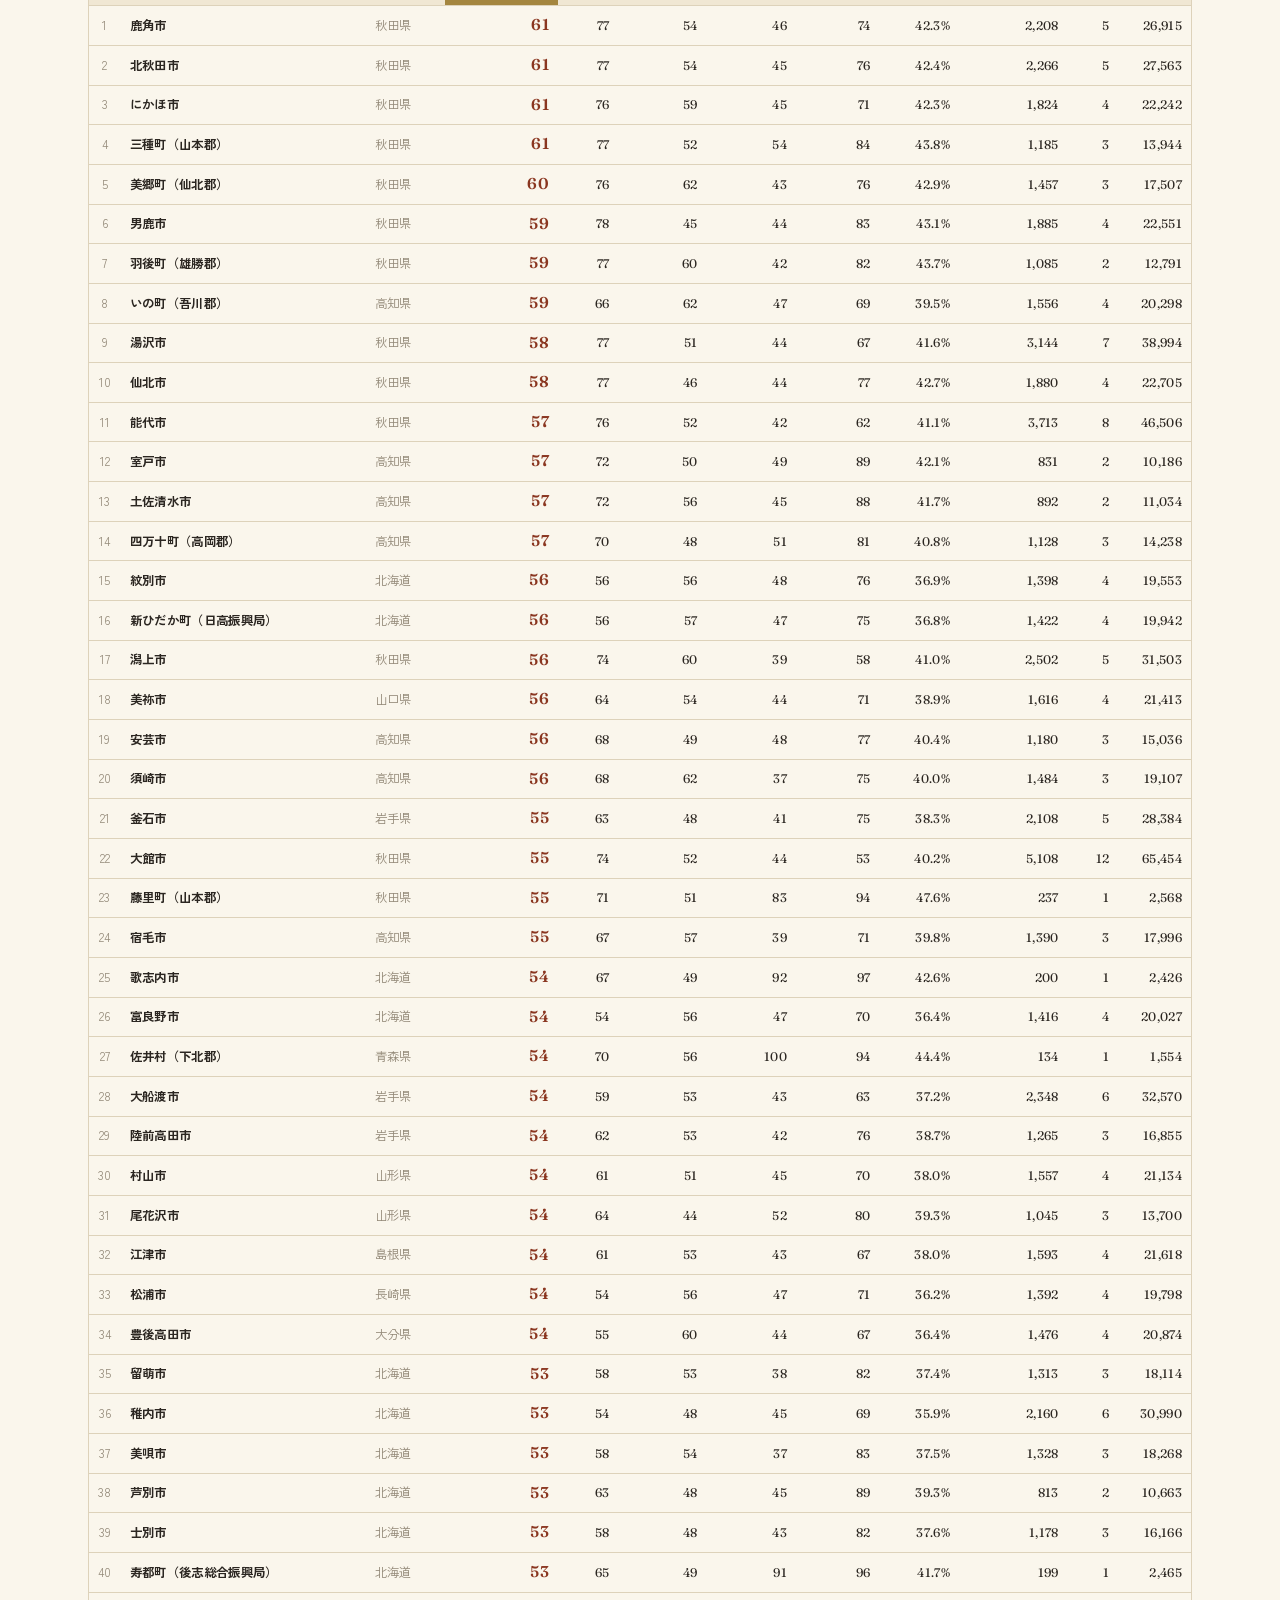
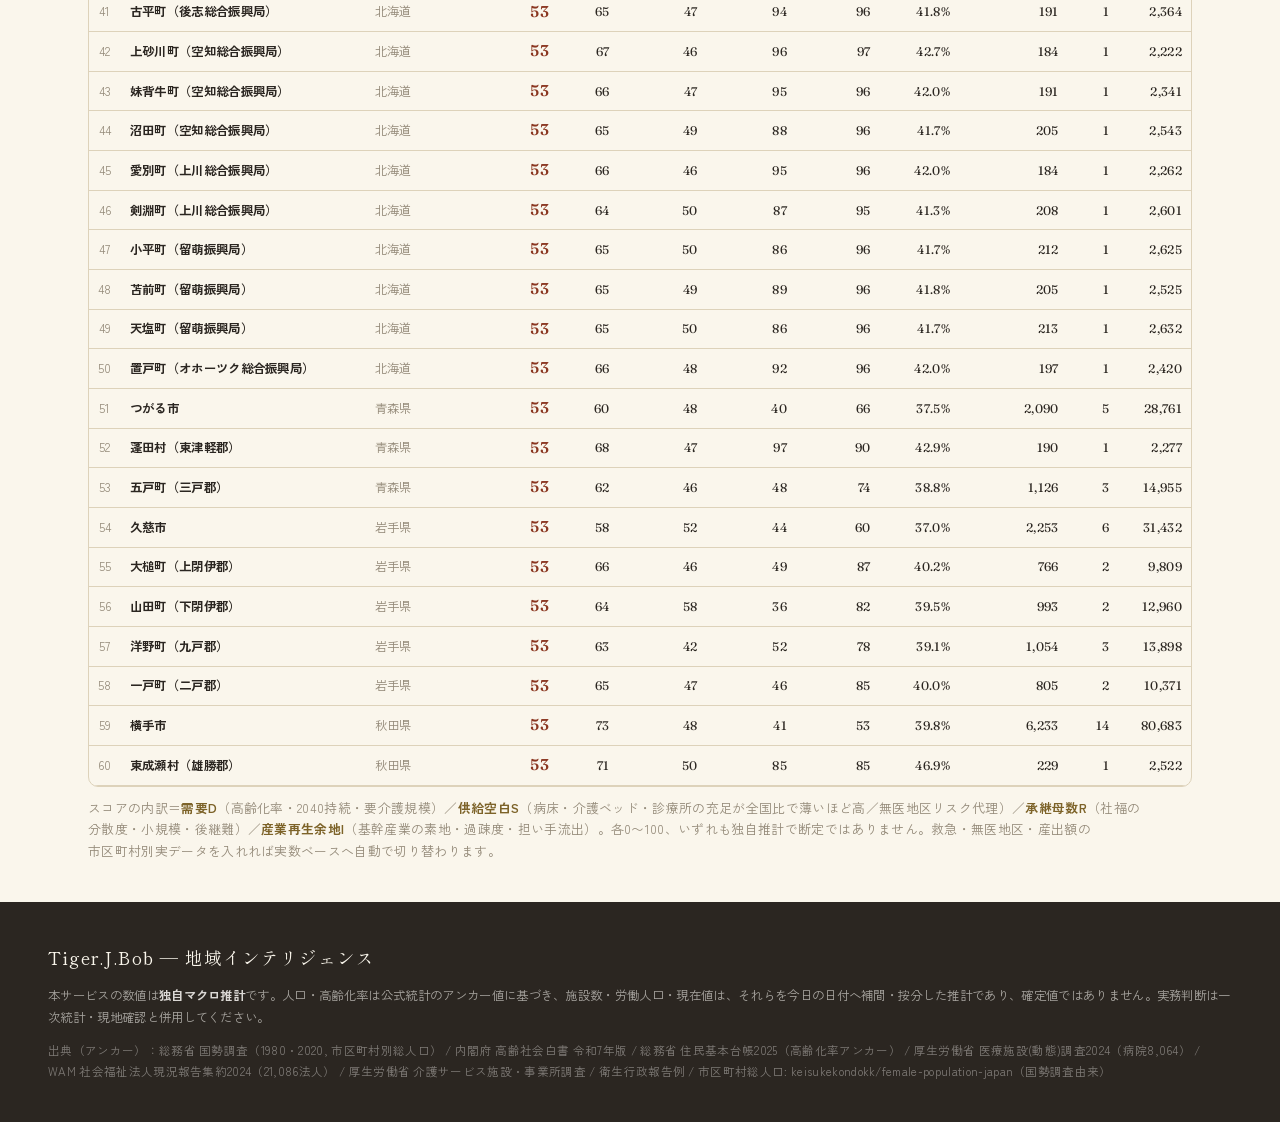
==== commit b402551e: "運営者表記をタムジ株式会社から Tiger.J.Bob に変更 Co-Authored-By: Claude Opus 5.5 <noreply@anthropic.com> Claude-Sessi" ====
--- a/data.html
+++ b/data.html
@@ -170,7 +170,7 @@
 </div>
 
 <footer class="site">
-  <div class="brand"><a href="https://tamjump.com/" target="_blank" rel="noopener" style="color:inherit;text-decoration:none">タムジ株式会社 ｜ TAmJ.Corp — 地域インテリジェンス</a></div>
+  <div class="brand">Tiger.J.Bob — 地域インテリジェンス</div>
   <div>本サービスの数値は<b style="color:rgba(250,248,244,.85)">独自マクロ推計</b>です。人口・高齢化率は公式統計のアンカー値に基づき、施設数・労働人口・現在値は、それらを今日の日付へ補間・按分した推計であり、確定値ではありません。実務判断は一次統計・現地確認と併用してください。</div>
   <div class="src" id="sources"></div>
 </footer>
@@ -570,7 +570,7 @@
       '<div class="sc-bars">'+
         '<div style="font-size:12px;color:var(--ink-faint);margin-bottom:8px;font-family:var(--sans-jp,\'Zen Kaku Gothic New\')">右の数字＝各軸の点（0〜100・推計）。高いほど投資妙味。<b>幾何平均</b>なので1軸でも低いと総合点は大きく下がる。</div>'+
         barsH+
-        '<div class="sc-read">'+read+'<span class="sc-disc">投資機会スコアは独自推計の仮説であり、利回りや成否を約束するものではありません。社福（社会福祉法人）は剰余金を配当できず、投資資金は現場へ直接投じられません（SPC／ファンド／TAmJ を経由）。</span></div>'+
+        '<div class="sc-read">'+read+'<span class="sc-disc">投資機会スコアは独自推計の仮説であり、利回りや成否を約束するものではありません。社福（社会福祉法人）は剰余金を配当できず、投資資金は現場へ直接投じられません（SPC／ファンドを経由）。</span></div>'+
       '</div>';
   }
 
--- a/css/app.css
+++ b/css/app.css
@@ -1,5 +1,5 @@
 /* ============================================================
-   app.css — TAmJ 地域インテリジェンス
+   app.css — team ONE 地域インテリジェンス
    白背景 / gold #a4863f / Fraunces + Zen Old Mincho + Zen Kaku Gothic
    ============================================================ */
 :root{
